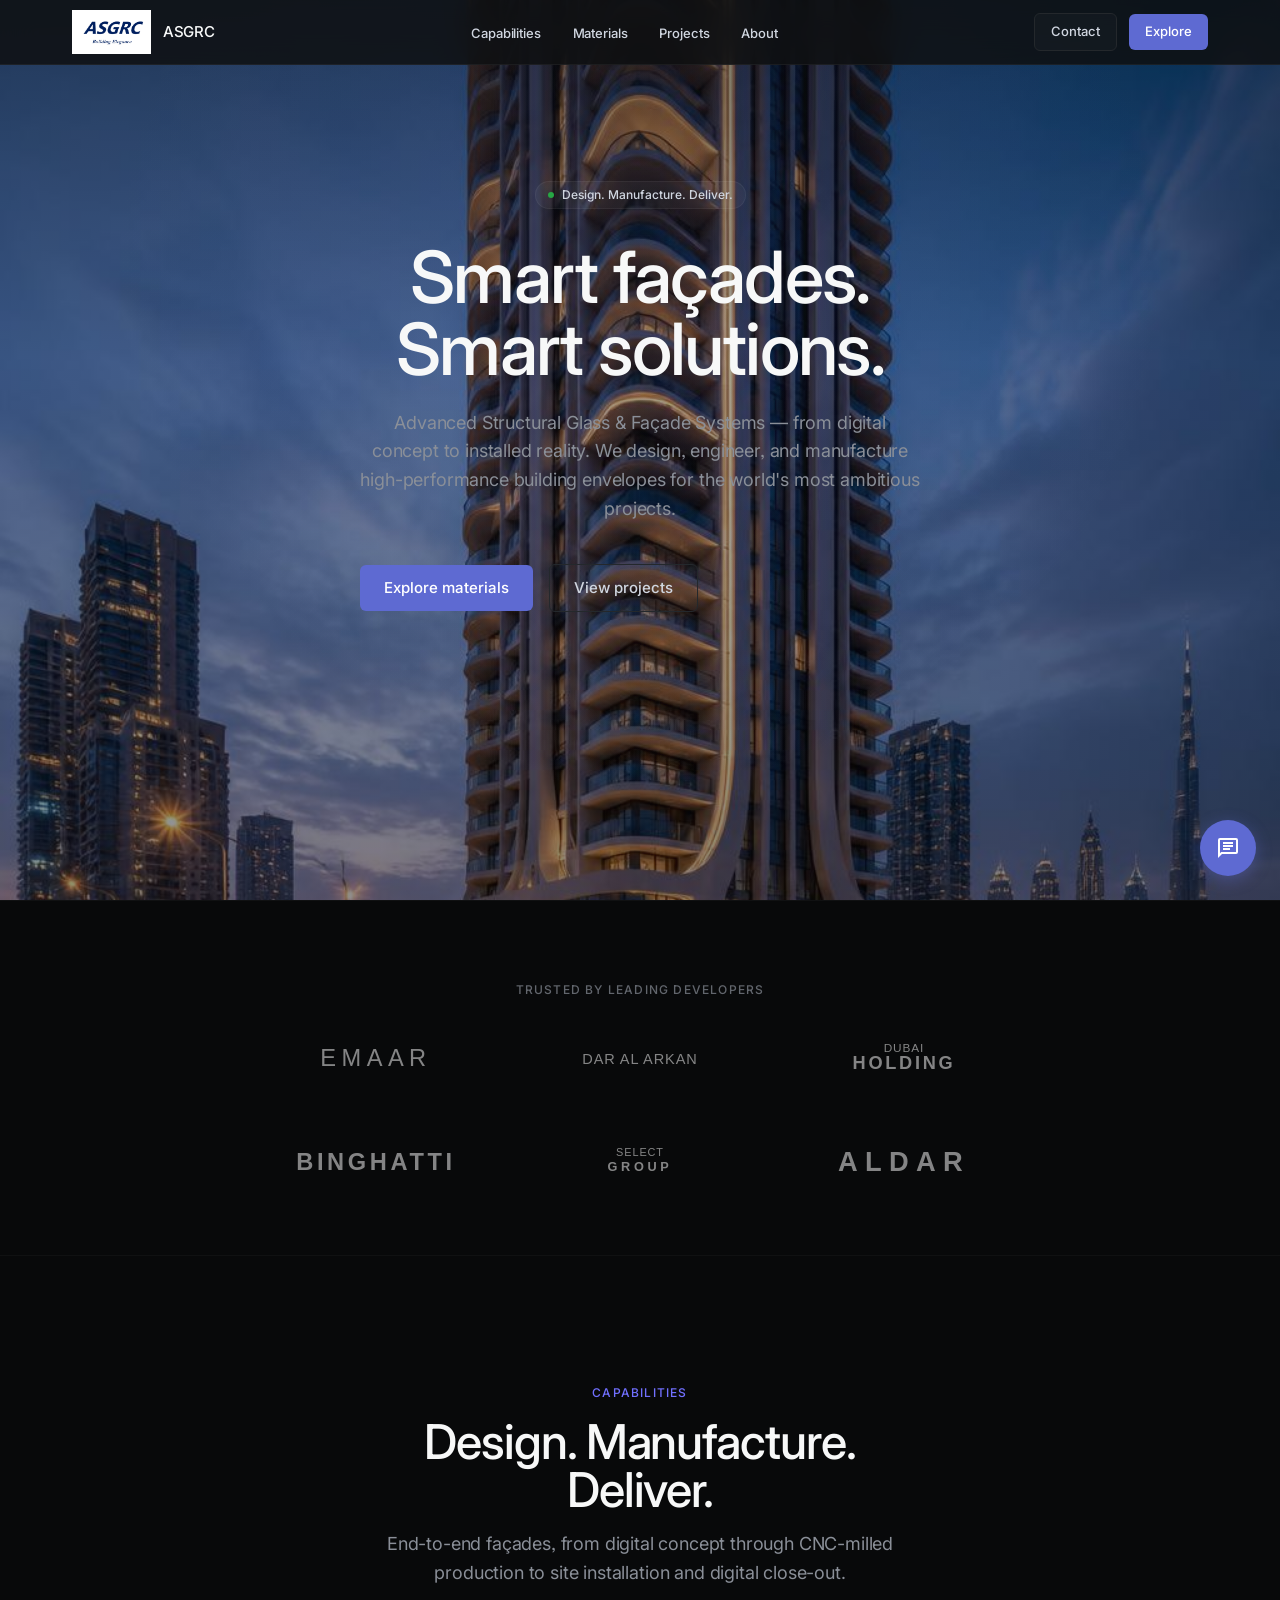
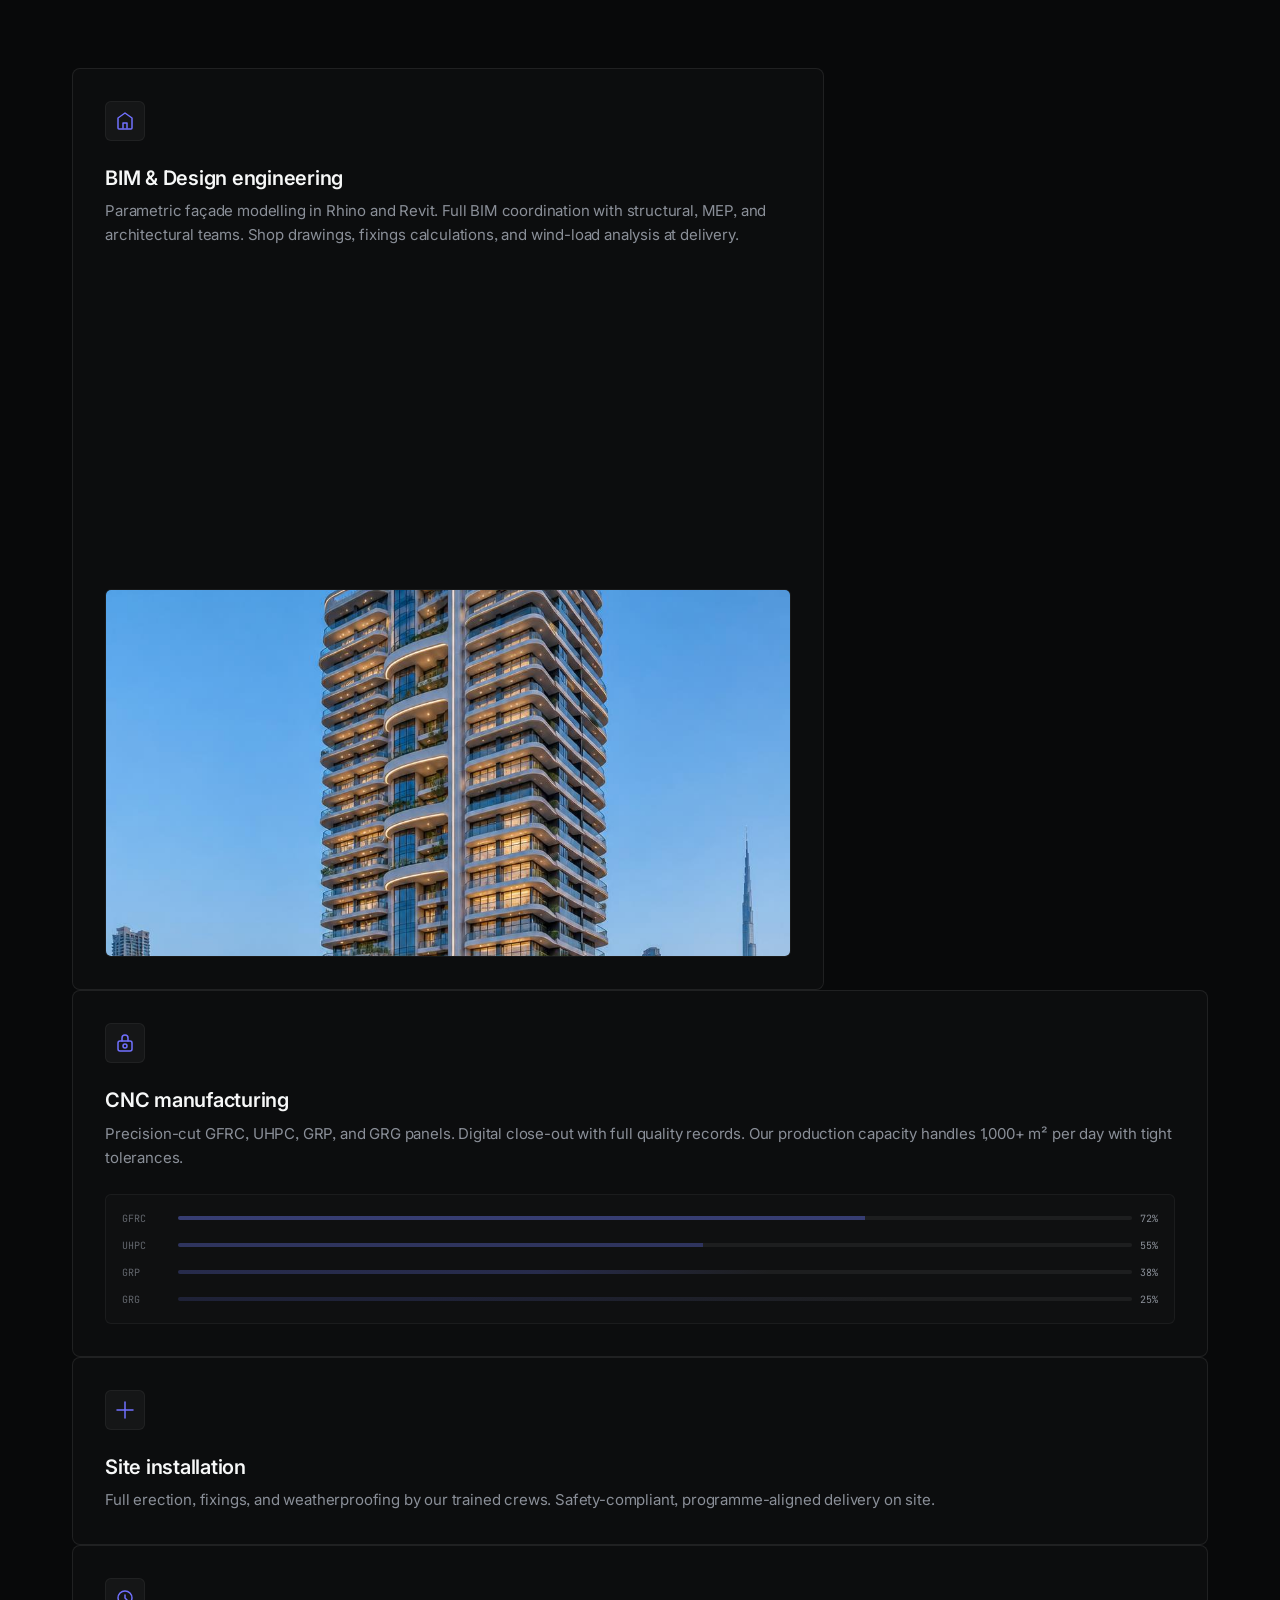
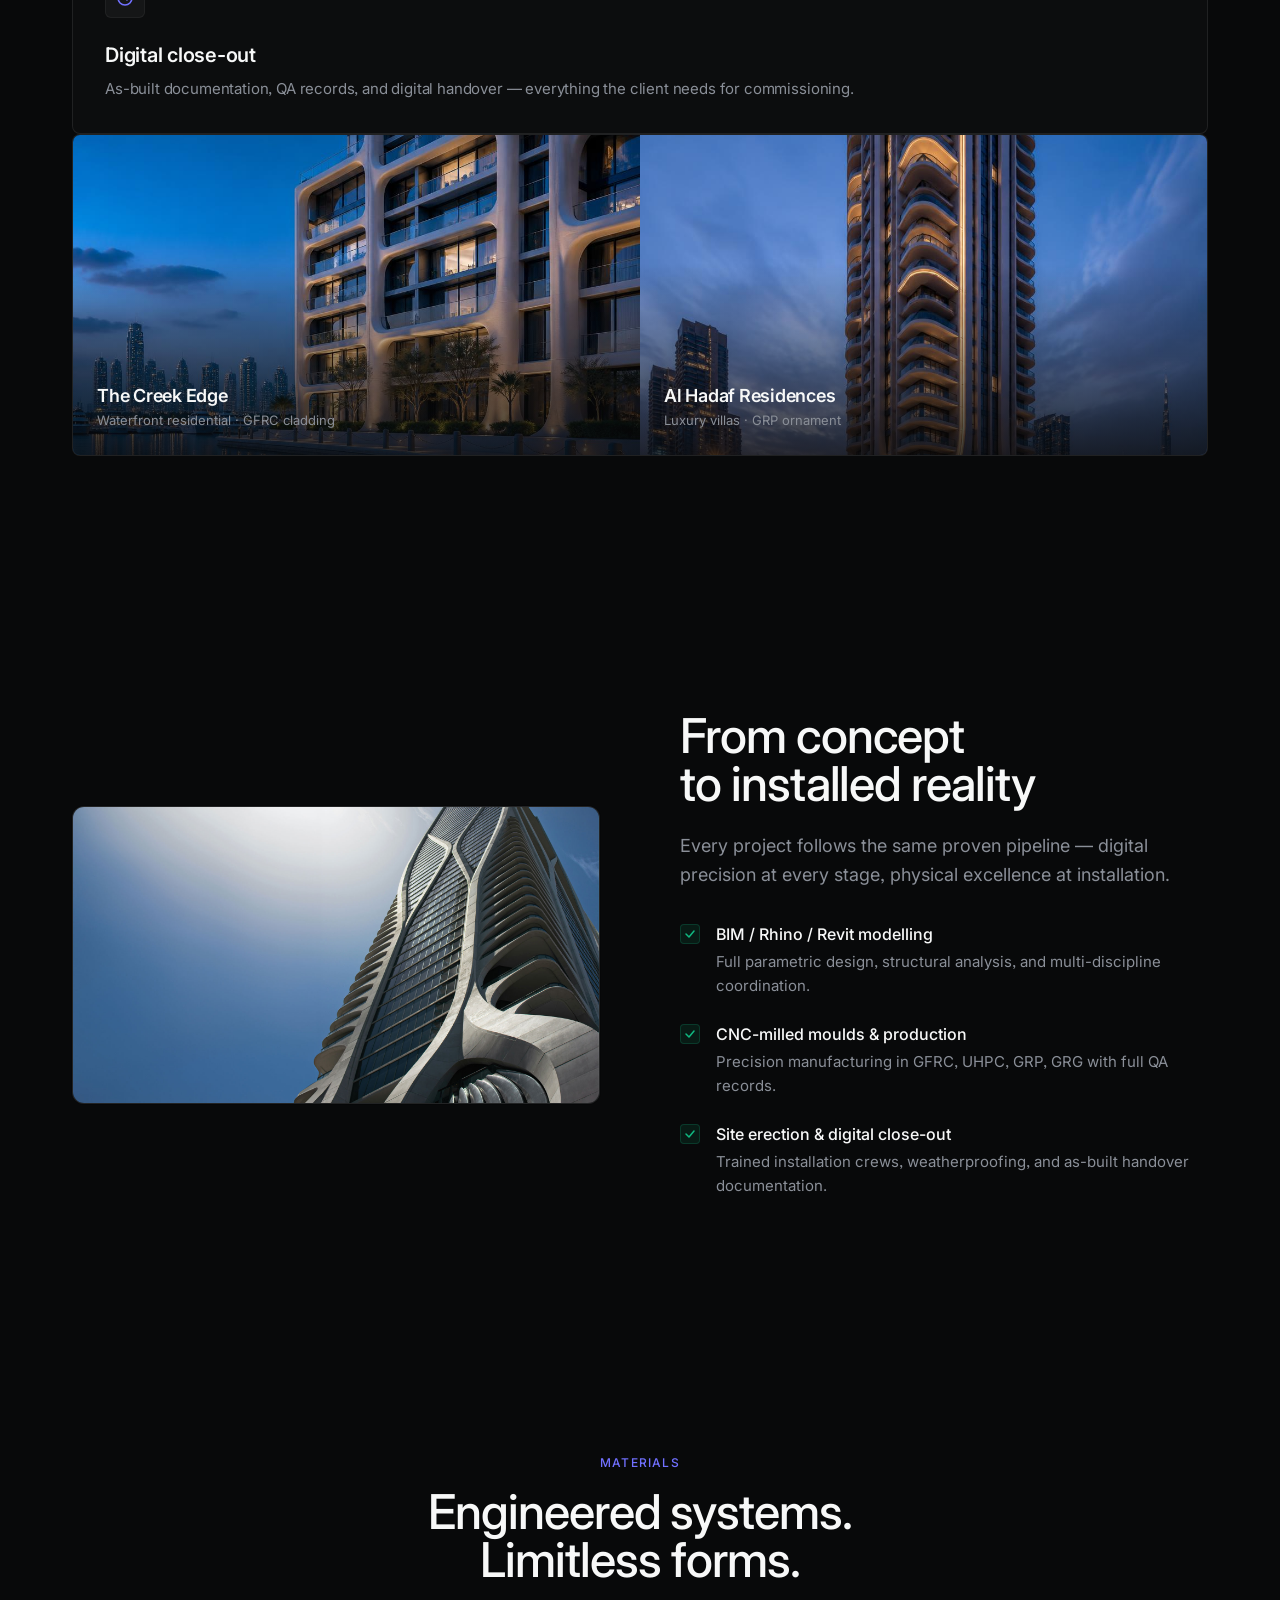
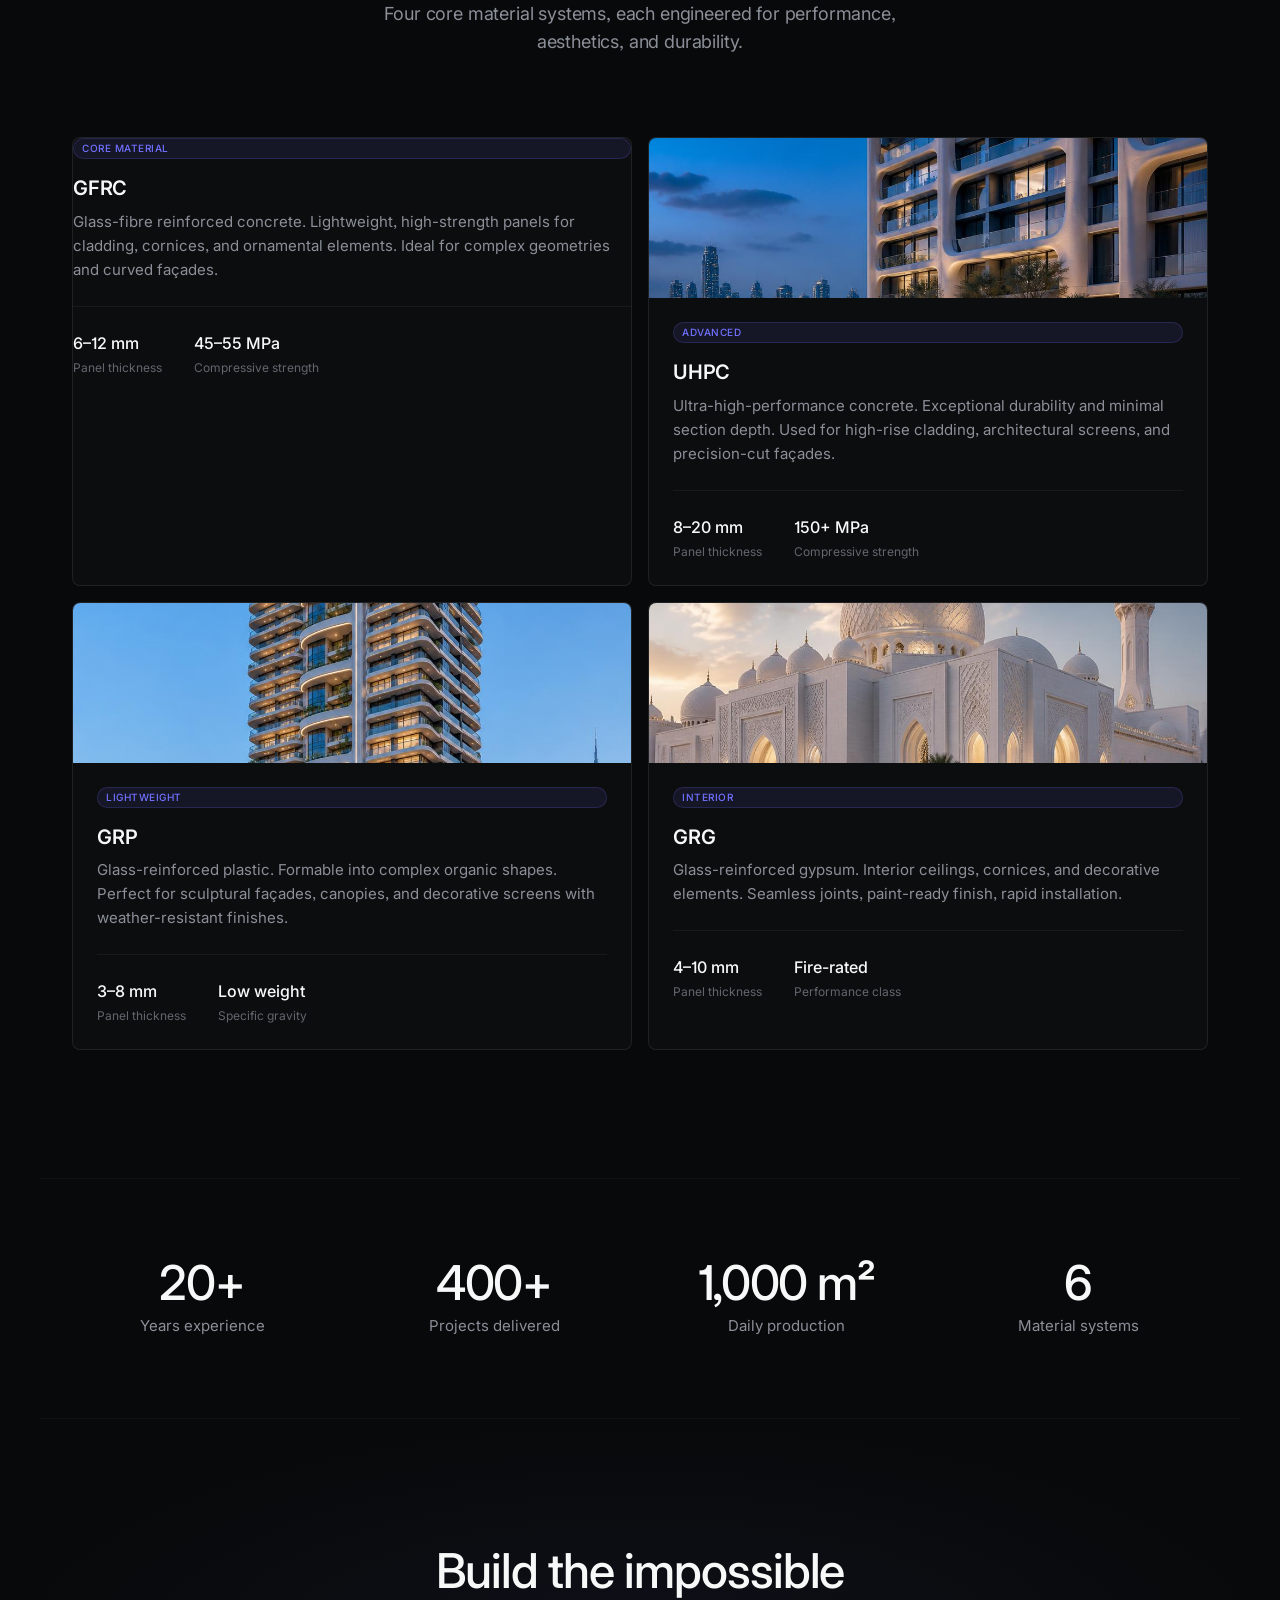
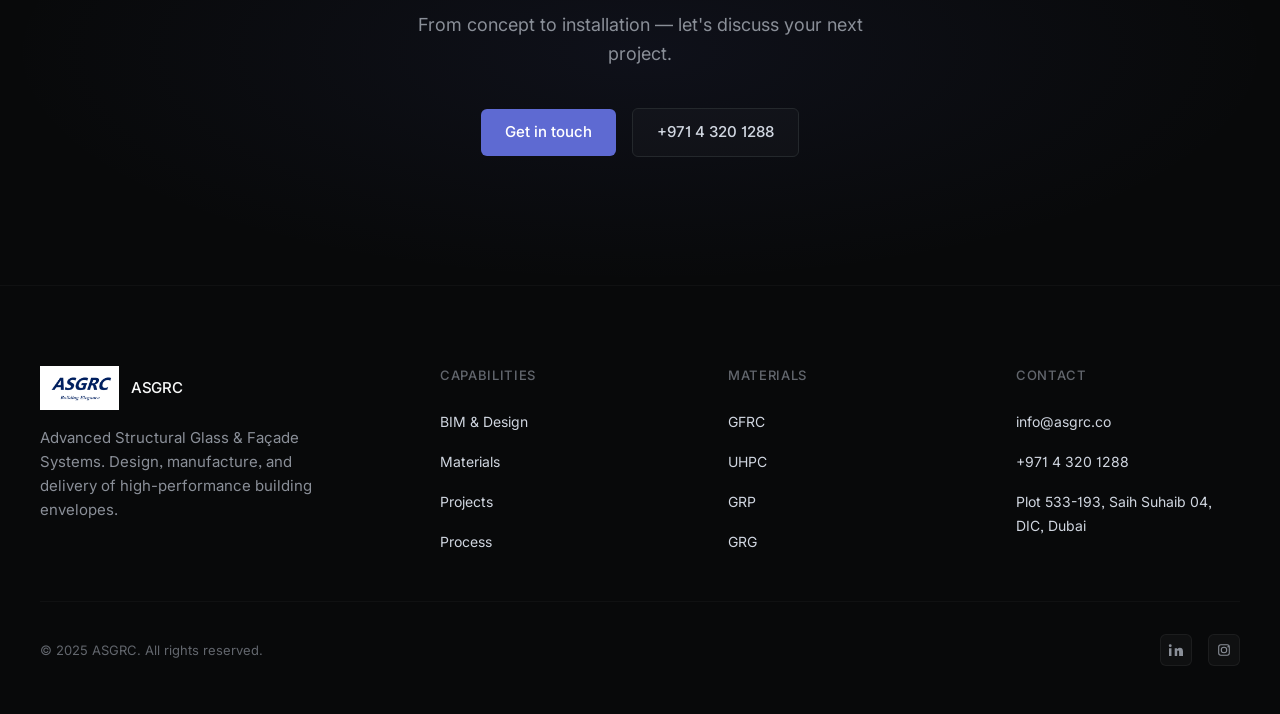
==== index.html @ dd40bd08 "Replace developer logos with official white SVGs - All 6 logos replaced: Emaar, Dar Al Arkan, Dubai " ====
<!DOCTYPE html>
<html lang="en">
<head>
  <meta charset="UTF-8">
  <meta name="viewport" content="width=device-width, initial-scale=1.0">
  <title>ASGRC — Advanced Structural Glass & Façade Systems</title>
  <link rel="preconnect" href="https://fonts.googleapis.com">
  <link rel="preconnect" href="https://fonts.gstatic.com" crossorigin>
  <link href="https://fonts.googleapis.com/css2?family=Inter:wght@300;400;500;600&family=JetBrains+Mono:wght@400;500&display=swap" rel="stylesheet">
  <style>
    :root {
      --bg-canvas: #08090a;
      --bg-panel: #0f1011;
      --bg-surface: #191a1b;
      --bg-secondary: #28282c;
      --bg-hover: #1e1f20;
      --text-primary: #f7f8f8;
      --text-secondary: #d0d6e0;
      --text-tertiary: #8a8f98;
      --text-quaternary: #62666d;
      --accent-brand: #5e6ad2;
      --accent-violet: #7170ff;
      --accent-hover: #828fff;
      --accent-green: #27a644;
      --accent-emerald: #10b981;
      --border-primary: rgba(255, 255, 255, 0.05);
      --border-secondary: rgba(255, 255, 255, 0.08);
      --border-tertiary: rgba(255, 255, 255, 0.03);
      --radius-md: 6px;
      --radius-card: 8px;
      --radius-panel: 12px;
      --radius-pill: 9999px;
      --radius-circle: 50%;
      --radius-sm: 4px;
    }

    *, *::before, *::after { margin: 0; padding: 0; box-sizing: border-box; }

    html { scroll-behavior: smooth; -webkit-font-smoothing: antialiased; -moz-osx-font-smoothing: grayscale; }

    body {
      font-family: 'Inter', system-ui, -apple-system, 'Segoe UI', Roboto, sans-serif;
      font-feature-settings: "cv01", "ss03";
      color: var(--text-secondary);
      background: var(--bg-canvas);
      line-height: 1.5;
      overflow-x: hidden;
      position: relative;
    }

    /* ========================================
       NAVIGATION
       ======================================== */
    .nav {
      position: fixed;
      top: 0; left: 0; right: 0;
      z-index: 100;
      background: rgba(15, 16, 17, 0.85);
      backdrop-filter: blur(16px);
      -webkit-backdrop-filter: blur(16px);
      border-bottom: 1px solid var(--border-primary);
    }

    .nav-inner {
      max-width: 1200px;
      margin: 0 auto;
      padding: 0 32px;
      height: 64px;
      display: flex;
      align-items: center;
      justify-content: space-between;
    }

    .nav-brand {
      display: flex;
      align-items: center;
      gap: 12px;
      text-decoration: none;
      color: var(--text-primary);
      font-weight: 510;
      font-size: 15px;
      letter-spacing: -0.165px;
    }

    .nav-logo {
      height: 44px;
      width: auto;
      display: block;
    }

    .nav-logo img {
      height: 100%;
      width: auto;
      display: block;
    }

    .nav-links {
      display: flex;
      align-items: center;
      gap: 32px;
      list-style: none;
    }

    .nav-links a {
      color: var(--text-secondary);
      text-decoration: none;
      font-size: 13px;
      font-weight: 510;
      letter-spacing: -0.13px;
      transition: color 0.15s ease;
    }

    .nav-links a:hover { color: var(--text-primary); }

    .nav-cta { display: flex; align-items: center; gap: 12px; }

    .btn-ghost {
      display: inline-flex;
      align-items: center;
      justify-content: center;
      padding: 8px 16px;
      font-size: 13px;
      font-weight: 510;
      font-family: inherit;
      font-feature-settings: "cv01", "ss03";
      color: var(--text-secondary);
      background: rgba(255, 255, 255, 0.02);
      border: 1px solid rgba(36, 40, 44, 1);
      border-radius: var(--radius-md);
      cursor: pointer;
      text-decoration: none;
      transition: all 0.15s ease;
      white-space: nowrap;
    }

    .btn-ghost:hover {
      background: rgba(255, 255, 255, 0.04);
      color: var(--text-primary);
      border-color: rgba(255, 255, 255, 0.15);
      box-shadow: 0 0 20px rgba(255, 255, 255, 0.03);
    }

    .btn-primary {
      display: inline-flex;
      align-items: center;
      justify-content: center;
      padding: 8px 16px;
      font-size: 13px;
      font-weight: 510;
      font-family: inherit;
      font-feature-settings: "cv01", "ss03";
      color: white;
      background: var(--accent-brand);
      border: none;
      border-radius: var(--radius-md);
      cursor: pointer;
      text-decoration: none;
      transition: all 0.25s cubic-bezier(0.4, 0, 0.2, 1);
      white-space: nowrap;
      position: relative;
      overflow: hidden;
    }

    .btn-primary::before {
      content: '';
      position: absolute;
      inset: 0;
      background: linear-gradient(135deg, rgba(255,255,255,0.15) 0%, transparent 50%);
      opacity: 0;
      transition: opacity 0.25s ease;
      pointer-events: none;
    }

    .btn-primary:hover {
      background: var(--accent-hover);
      transform: translateY(-1px);
      box-shadow: 0 4px 20px rgba(94, 106, 210, 0.35);
    }

    .btn-primary:hover::before {
      opacity: 1;
    }

    .btn-primary:active {
      transform: translateY(0);
      box-shadow: 0 2px 8px rgba(94, 106, 210, 0.25);
    }

    .nav-mobile-toggle {
      display: none;
      width: 32px; height: 32px;
      align-items: center;
      justify-content: center;
      background: none;
      border: none;
      cursor: pointer;
      color: var(--text-secondary);
    }

    /* ========================================
       HERO
       ======================================== */
        .hero {
      min-height: 100vh;
      display: flex;
      flex-direction: column;
      align-items: center;
      justify-content: center;
      text-align: center;
      padding: 128px 32px 96px;
      position: relative;
      overflow: hidden;
    }

    .hero-text {
      max-width: 900px;
      margin: 0 auto;
      padding: 0 24px;
      position: relative;
      z-index: 2;
    }

    .hero-visual-spacer {
      width: 100%;
      max-width: 960px;
      margin: 48px auto 0;
      height: 12px;
    }

    /* ========== HERO BACKGROUND SLIDESHOW (CSS only) ========== */
    .hero-bg {
      position: absolute;
      inset: 0;
      z-index: 0;
    }

    .hero-bg-layer {
      position: absolute;
      inset: 0;
      background-size: cover;
      background-position: center center;
      background-repeat: no-repeat;
    }

    .hero-bg-layer:nth-child(1) {
      background-image: url('assets/img/header-bg.jpg');
      animation: heroSlide1 20s infinite;
    }
    .hero-bg-layer:nth-child(2) {
      background-image: url('assets/img/urban.jpg');
      animation: heroSlide2 20s infinite;
    }
    .hero-bg-layer:nth-child(3) {
      background-image: url('assets/img/creek.jpg');
      animation: heroSlide3 20s infinite;
    }
    .hero-bg-layer:nth-child(4) {
      background-image: url('assets/img/ahad.jpg');
      animation: heroSlide4 20s infinite;
    }

    @keyframes heroSlide1 {
      0%, 25% { opacity: 1; }
      25.01%, 100% { opacity: 0; }
    }
    @keyframes heroSlide2 {
      0%, 24.99% { opacity: 0; }
      25%, 50% { opacity: 1; }
      50.01%, 100% { opacity: 0; }
    }
    @keyframes heroSlide3 {
      0%, 49.99% { opacity: 0; }
      50%, 75% { opacity: 1; }
      75.01%, 100% { opacity: 0; }
    }
    @keyframes heroSlide4 {
      0%, 74.99% { opacity: 0; }
      75%, 100% { opacity: 1; }
    }

    /* Dark overlay for text readability */
    .hero-overlay {
      position: absolute;
      inset: 0;
      z-index: 1;
      background: linear-gradient(180deg,
        rgba(8, 9, 10, 0.55) 0%,
        rgba(8, 9, 10, 0.35) 40%,
        rgba(8, 9, 10, 0.45) 100%
      );
      pointer-events: none;
    }

    .hero::before {
      content: '';
      position: absolute;
      inset: 0;
      background: radial-gradient(ellipse at 50% 30%, rgba(94, 106, 210, 0.06) 0%, transparent 60%);
      pointer-events: none;
      z-index: 2;
    }

    .hero-eyebrow {
      display: inline-flex;
      align-items: center;
      gap: 8px;
      padding: 4px 12px;
      font-size: 12px;
      font-weight: 510;
      color: var(--text-secondary);
      background: rgba(255, 255, 255, 0.04);
      border: 1px solid var(--border-primary);
      border-radius: var(--radius-pill);
      margin-bottom: 32px;
      position: relative;
      z-index: 1;
    }

    .hero-eyebrow-dot {
      width: 6px; height: 6px;
      background: var(--accent-green);
      border-radius: var(--radius-circle);
      animation: pulse 2s ease-in-out infinite;
    }

    @keyframes pulse {
      0%, 100% { opacity: 1; }
      50% { opacity: 0.4; }
    }

    .hero h1 {
      font-size: 72px;
      font-weight: 510;
      line-height: 1.00;
      letter-spacing: -1.584px;
      color: var(--text-primary);
      margin-bottom: 24px;
      max-width: 800px;
      position: relative;
      z-index: 1;
    }

    .hero-subtitle {
      font-size: 18px;
      font-weight: 400;
      line-height: 1.60;
      letter-spacing: -0.165px;
      color: var(--text-tertiary);
      max-width: 560px;
      margin-bottom: 40px;
      position: relative;
      z-index: 1;
    }

    .hero-actions {
      display: flex;
      align-items: center;
      gap: 16px;
      margin-bottom: 80px;
      position: relative;
      z-index: 1;
    }

    .hero-actions .btn-primary { padding: 12px 24px; font-size: 15px; }
    .hero-actions .btn-ghost { padding: 12px 24px; font-size: 15px; }

    

    .hero-visual-frame {
      position: relative;
      border: 1px solid var(--border-secondary);
      border-radius: var(--radius-panel);
      overflow: hidden;
      box-shadow: 0 0 0 1px rgba(0, 0, 0, 0.2), 0 2px 4px rgba(0, 0, 0, 0.4);
    }

    .hero-visual-img {
      width: 100%;
      display: block;
      min-height: 320px;
      object-fit: cover;
    }

    

    /* ========================================
       HERO SLIDESHOW
       ======================================== */
    

    

    

    /* ========================================
       LOGO STRIP
       ======================================== */
    .logos {
      padding: 80px 32px;
      text-align: center;
      border-top: 1px solid var(--border-tertiary);
      border-bottom: 1px solid var(--border-tertiary);
    }

    .logos-label {
      font-size: 12px;
      font-weight: 510;
      text-transform: uppercase;
      letter-spacing: 0.1em;
      color: var(--text-quaternary);
      margin-bottom: 32px;
    }

    .logos-strip {
      display: flex;
      align-items: center;
      justify-content: center;
      gap: 64px;
      flex-wrap: wrap;
      max-width: 900px;
      margin: 0 auto;
    }

    .logo-item {
      display: inline-block;
      max-height: 40px;
      opacity: 0.5;
      transition: opacity 0.25s ease, transform 0.25s ease;
      filter: brightness(0) invert(1);
    }

    .logo-item:hover {
      opacity: 1;
      transform: scale(1.05);
    }

    .logo-svg {
      height: 40px;
      width: auto;
      display: block;
    }

    /* ========================================
       SECTION SHARED
       ======================================== */
    .section {
      padding: 128px 32px;
      max-width: 1200px;
      margin: 0 auto;
    }

    .section-header {
      text-align: center;
      margin-bottom: 80px;
    }

    .section-eyebrow {
      font-size: 12px;
      font-weight: 510;
      text-transform: uppercase;
      letter-spacing: 0.1em;
      color: var(--accent-violet);
      margin-bottom: 16px;
    }

    .section-title {
      font-size: 48px;
      font-weight: 510;
      line-height: 1.00;
      letter-spacing: -1.056px;
      color: var(--text-primary);
      margin-bottom: 16px;
    }

    .section-subtitle {
      font-size: 18px;
      font-weight: 400;
      line-height: 1.60;
      letter-spacing: -0.165px;
      color: var(--text-tertiary);
      max-width: 560px;
      margin: 0 auto;
    }

    /* ========================================
       BENTO GRID
       ======================================== */
    .bento {
      display: grid;
      grid-template-columns: repeat(3, 1fr);
      gap: 16px;
    }

    .bento-card {
      background: rgba(255, 255, 255, 0.02);
      border: 1px solid var(--border-secondary);
      border-radius: var(--radius-card);
      padding: 32px;
      display: flex;
      flex-direction: column;
      transition: all 0.2s ease;
      position: relative;
      overflow: hidden;
    }

    .bento-card:hover {
      background: rgba(255, 255, 255, 0.04);
      border-color: rgba(255, 255, 255, 0.12);
      transform: translateY(-2px);
      box-shadow: 0 0 30px rgba(94, 106, 210, 0.06);
    }

    .bento-card::after {
      content: '';
      position: absolute;
      inset: -1px;
      border-radius: inherit;
      background: radial-gradient(ellipse at 50% 0%, rgba(94, 106, 210, 0.08) 0%, transparent 60%);
      opacity: 0;
      transition: opacity 0.4s ease;
      pointer-events: none;
    }

    .bento-card:hover::after {
      opacity: 1;
    }

    .bento-card.span-2 { grid-column: span 2; }
    .bento-card.span-3 { grid-column: span 3; }
    .bento-card.row-2 { grid-row: span 2; }

    .bento-icon {
      width: 40px; height: 40px;
      display: flex;
      align-items: center;
      justify-content: center;
      background: rgba(255, 255, 255, 0.04);
      border: 1px solid var(--border-primary);
      border-radius: var(--radius-md);
      margin-bottom: 24px;
      color: var(--accent-violet);
    }

    .bento-icon svg { width: 20px; height: 20px; }

    .bento-title {
      font-size: 20px;
      font-weight: 590;
      line-height: 1.33;
      letter-spacing: -0.24px;
      color: var(--text-primary);
      margin-bottom: 8px;
    }

    .bento-desc {
      font-size: 15px;
      font-weight: 400;
      line-height: 1.60;
      letter-spacing: -0.165px;
      color: var(--text-tertiary);
      flex: 1;
    }

    .bento-visual {
      margin-top: 24px;
      padding: 16px;
      background: var(--bg-panel);
      border: 1px solid var(--border-primary);
      border-radius: var(--radius-md);
      flex: 1;
      display: flex;
      align-items: center;
      justify-content: center;
    }

    /* ========================================
       HOW IT WORKS
       ======================================== */
    .split-layout {
      display: grid;
      grid-template-columns: 1fr 1fr;
      gap: 80px;
      align-items: center;
    }

    .split-visual {
      background: var(--bg-panel);
      border: 1px solid var(--border-secondary);
      border-radius: var(--radius-panel);
      padding: 32px;
      box-shadow: 0 0 0 1px rgba(0, 0, 0, 0.2);
    }

    .split-content h2 {
      font-size: 48px;
      font-weight: 510;
      line-height: 1.00;
      letter-spacing: -1.056px;
      color: var(--text-primary);
      margin-bottom: 24px;
    }

    .split-content p {
      font-size: 18px;
      font-weight: 400;
      line-height: 1.60;
      color: var(--text-tertiary);
      margin-bottom: 32px;
    }

    .feature-list {
      display: flex;
      flex-direction: column;
      gap: 24px;
    }

    .feature-item {
      display: flex;
      align-items: flex-start;
      gap: 16px;
    }

    .feature-check {
      flex-shrink: 0;
      width: 20px; height: 20px;
      display: flex;
      align-items: center;
      justify-content: center;
      background: rgba(16, 185, 129, 0.1);
      border: 1px solid rgba(16, 185, 129, 0.2);
      border-radius: var(--radius-sm);
      color: var(--accent-emerald);
      margin-top: 2px;
    }

    .feature-check svg { width: 12px; height: 12px; }

    .feature-item-text h4 {
      font-size: 16px;
      font-weight: 510;
      line-height: 1.50;
      color: var(--text-primary);
      margin-bottom: 4px;
    }

    .feature-item-text p {
      font-size: 15px;
      font-weight: 400;
      line-height: 1.60;
      color: var(--text-tertiary);
      margin-bottom: 0;
    }

    /* ========================================
       MATERIALS
       ======================================== */
    .materials-grid {
      display: grid;
      grid-template-columns: repeat(2, 1fr);
      gap: 16px;
    }

    .material-card {
      background: rgba(255, 255, 255, 0.02);
      border: 1px solid var(--border-secondary);
      border-radius: var(--radius-card);
      padding: 0;
      transition: all 0.2s ease;
      overflow: hidden;
      display: flex;
      flex-direction: column;
    }

    .material-card:hover {
      background: rgba(255, 255, 255, 0.04);
      border-color: rgba(94, 106, 210, 0.2);
      box-shadow: 0 0 40px rgba(94, 106, 210, 0.05);
    }

    .material-card:hover .material-card-img {
      transform: scale(1.05);
    }

    .material-card-img {
      transition: transform 0.5s cubic-bezier(0.4, 0, 0.2, 1);
    }

    .material-card:hover .material-tag {
      background: rgba(113, 112, 255, 0.2);
      border-color: rgba(113, 112, 255, 0.4);
    }

    .material-card:hover .material-spec-value {
      color: var(--accent-brand);
      transition: color 0.3s ease;
    }

    .material-card-img {
      width: 100%;
      height: 160px;
      object-fit: cover;
      display: block;
    }

    .material-card-body {
      padding: 24px;
      flex: 1;
      display: flex;
      flex-direction: column;
    }

    .material-tag {
      display: inline-block;
      font-size: 10px;
      font-weight: 510;
      text-transform: uppercase;
      letter-spacing: 0.05em;
      color: var(--accent-violet);
      background: rgba(113, 112, 255, 0.1);
      border: 1px solid rgba(113, 112, 255, 0.2);
      border-radius: var(--radius-pill);
      padding: 2px 8px;
      margin-bottom: 16px;
    }

    .material-card h3 {
      font-size: 20px;
      font-weight: 590;
      line-height: 1.33;
      letter-spacing: -0.24px;
      color: var(--text-primary);
      margin-bottom: 8px;
    }

    .material-card p {
      font-size: 15px;
      font-weight: 400;
      line-height: 1.60;
      color: var(--text-tertiary);
    }

    .material-specs {
      display: flex;
      gap: 32px;
      margin-top: 24px;
      padding-top: 24px;
      border-top: 1px solid var(--border-primary);
    }

    .material-spec {
      display: flex;
      flex-direction: column;
      gap: 4px;
    }

    .material-spec-value {
      font-size: 16px;
      font-weight: 510;
      color: var(--text-primary);
    }

    .material-spec-label {
      font-size: 12px;
      font-weight: 400;
      color: var(--text-quaternary);
    }

    /* ========================================
       STATS
       ======================================== */
    .stats {
      display: grid;
      grid-template-columns: repeat(4, 1fr);
      gap: 32px;
      padding: 80px 32px;
      max-width: 1200px;
      margin: 0 auto;
      border-top: 1px solid var(--border-tertiary);
      border-bottom: 1px solid var(--border-tertiary);
    }

    .stat { text-align: center; }

    .stat-number {
      font-size: 48px;
      font-weight: 510;
      line-height: 1.00;
      letter-spacing: -1.056px;
      color: var(--text-primary);
      margin-bottom: 8px;
    }

    .stat-label {
      font-size: 15px;
      font-weight: 400;
      color: var(--text-tertiary);
    }

    /* ========================================
       CTA
       ======================================== */
    .cta {
      text-align: center;
      padding: 128px 32px;
      position: relative;
    }

    .cta-bg {
      position: absolute;
      inset: 0;
      background: radial-gradient(ellipse at 50% 50%, rgba(94, 106, 210, 0.08) 0%, transparent 70%);
      pointer-events: none;
    }

    .cta-content { position: relative; z-index: 1; }

    .cta h2 {
      font-size: 48px;
      font-weight: 510;
      line-height: 1.00;
      letter-spacing: -1.056px;
      color: var(--text-primary);
      margin-bottom: 16px;
    }

    .cta p {
      font-size: 18px;
      font-weight: 400;
      line-height: 1.60;
      color: var(--text-tertiary);
      max-width: 480px;
      margin: 0 auto 40px;
    }

    .cta-actions {
      display: flex;
      align-items: center;
      justify-content: center;
      gap: 16px;
    }

    .cta-actions .btn-primary { padding: 12px 24px; font-size: 15px; }
    .cta-actions .btn-ghost { padding: 12px 24px; font-size: 15px; }

    /* ========================================
       FOOTER
       ======================================== */
    .footer {
      border-top: 1px solid var(--border-tertiary);
      padding: 80px 32px 48px;
    }

    .footer-inner {
      max-width: 1200px;
      margin: 0 auto;
      display: grid;
      grid-template-columns: 1.5fr repeat(3, 1fr);
      gap: 64px;
    }

    .footer-brand-desc {
      font-size: 15px;
      font-weight: 400;
      line-height: 1.60;
      color: var(--text-tertiary);
      margin-top: 16px;
      max-width: 280px;
    }

    .footer-col-title {
      font-size: 13px;
      font-weight: 510;
      text-transform: uppercase;
      letter-spacing: 0.05em;
      color: var(--text-quaternary);
      margin-bottom: 24px;
    }

    .footer-links {
      list-style: none;
      display: flex;
      flex-direction: column;
      gap: 16px;
    }

    .footer-links a {
      color: var(--text-secondary);
      text-decoration: none;
      font-size: 14px;
      transition: color 0.15s ease;
    }

    .footer-links a:hover { color: var(--text-primary); }

    .footer-bottom {
      max-width: 1200px;
      margin: 48px auto 0;
      padding-top: 32px;
      border-top: 1px solid var(--border-tertiary);
      display: flex;
      align-items: center;
      justify-content: space-between;
    }

    .footer-copy { font-size: 13px; color: var(--text-quaternary); }

    .footer-social { display: flex; gap: 16px; }

    .footer-social a {
      width: 32px; height: 32px;
      display: flex;
      align-items: center;
      justify-content: center;
      background: rgba(255, 255, 255, 0.03);
      border: 1px solid var(--border-primary);
      border-radius: var(--radius-md);
      color: var(--text-tertiary);
      text-decoration: none;
      transition: all 0.15s ease;
    }

    .footer-social a:hover {
      background: rgba(255, 255, 255, 0.06);
      color: var(--text-primary);
    }

    .footer-social svg { width: 16px; height: 16px; }

    /* ========================================
       RESPONSIVE
       ======================================== */
    @media (max-width: 1024px) {
      .hero h1 { font-size: 56px; letter-spacing: -1.12px; }
      .section-title, .split-content h2, .cta h2 { font-size: 36px; letter-spacing: -0.72px; }
      .stat-number { font-size: 36px; }
      .bento { grid-template-columns: repeat(2, 1fr); }
      .bento-card.span-3 { grid-column: span 2; }
      .split-layout { gap: 48px; }
      .footer-inner { grid-template-columns: repeat(2, 1fr); gap: 40px; }
    }

    @media (max-width: 768px) {
      .nav-links { display: none; }
      .nav-mobile-toggle { display: flex; }
      .hero { padding: 96px 24px 64px; min-height: auto; }
      .hero h1 { font-size: 40px; letter-spacing: -0.8px; }
      .hero-subtitle { font-size: 16px; }
      .hero-actions { flex-direction: column; width: 100%; }
      .hero-actions .btn-primary,
      .hero-actions .btn-ghost { width: 100%; }
      .section { padding: 80px 24px; }
      .bento { grid-template-columns: 1fr; }
      .bento-card.span-2, .bento-card.span-3 { grid-column: span 1; }
      .split-layout { grid-template-columns: 1fr; }
      .materials-grid { grid-template-columns: 1fr; }
      .stats { grid-template-columns: repeat(2, 1fr); gap: 32px; }
      .cta { padding: 80px 24px; }
      .cta-actions { flex-direction: column; width: 100%; }
      .cta-actions .btn-primary,
      .cta-actions .btn-ghost { width: 100%; }
      .footer-inner { grid-template-columns: 1fr; gap: 32px; }
      .footer-bottom { flex-direction: column; gap: 24px; align-items: flex-start; }
    }

    @media (max-width: 480px) {
      .hero h1 { font-size: 32px; }
      .section-title, .split-content h2, .cta h2 { font-size: 28px; }
      .stat-number { font-size: 32px; }
      .logos-strip { gap: 32px; }
    }

    /* ========================================
       ANIMATIONS
       ======================================== */
    @keyframes fade-up {
      from { opacity: 0; transform: translateY(20px); }
      to { opacity: 1; transform: translateY(0); }
    }

    .animate-fade-up { animation: fade-up 0.6s ease-out forwards; }
    .delay-1 { animation-delay: 0.1s; opacity: 0; }
    .delay-2 { animation-delay: 0.2s; opacity: 0; }
    .delay-3 { animation-delay: 0.3s; opacity: 0; }
    .delay-4 { animation-delay: 0.4s; opacity: 0; }
    .delay-5 { animation-delay: 0.5s; opacity: 0; }

    /* ========================================
       CHAT WIDGET
       ======================================== */
    .chat-toggle {
      position: fixed;
      bottom: 24px;
      right: 24px;
      z-index: 999;
      width: 56px;
      height: 56px;
      border-radius: 50%;
      background: var(--accent-brand);
      border: none;
      cursor: pointer;
      display: flex;
      align-items: center;
      justify-content: center;
      box-shadow: 0 4px 16px rgba(94, 106, 210, 0.4);
      transition: all 0.2s ease;
    }

    .chat-toggle:hover {
      background: var(--accent-hover);
      transform: scale(1.05);
      box-shadow: 0 6px 24px rgba(94, 106, 210, 0.5);
    }

    .chat-toggle svg {
      width: 24px;
      height: 24px;
      fill: white;
      transition: transform 0.2s ease;
    }

    .chat-toggle.active svg {
      transform: rotate(90deg);
    }

    .chat-panel {
      position: fixed;
      bottom: 92px;
      right: 24px;
      z-index: 998;
      width: 380px;
      max-height: 520px;
      background: var(--bg-panel);
      border: 1px solid var(--border-secondary);
      border-radius: var(--radius-panel);
      box-shadow: 0 0 0 1px rgba(0, 0, 0, 0.2), 0 8px 32px rgba(0, 0, 0, 0.4);
      display: flex;
      flex-direction: column;
      overflow: hidden;
      opacity: 0;
      transform: translateY(16px) scale(0.96);
      transform-origin: bottom right;
      pointer-events: none;
      transition: all 0.25s ease;
    }

    .chat-panel.open {
      opacity: 1;
      transform: translateY(0) scale(1);
      pointer-events: all;
    }

    .chat-header {
      display: flex;
      align-items: center;
      gap: 12px;
      padding: 16px 20px;
      border-bottom: 1px solid var(--border-primary);
      background: rgba(255, 255, 255, 0.02);
    }

    .chat-header-logo {
      width: 32px;
      height: 32px;
      border-radius: var(--radius-sm);
      background: var(--accent-brand);
      display: flex;
      align-items: center;
      justify-content: center;
      flex-shrink: 0;
    }

    .chat-header-logo svg {
      width: 18px;
      height: 18px;
      fill: white;
    }

    .chat-header-text h4 {
      font-size: 14px;
      font-weight: 510;
      color: var(--text-primary);
      line-height: 1.3;
    }

    .chat-header-text p {
      font-size: 11px;
      color: var(--text-tertiary);
      line-height: 1.4;
    }

    .chat-header-close {
      margin-left: auto;
      width: 28px;
      height: 28px;
      border-radius: var(--radius-sm);
      border: 1px solid var(--border-primary);
      background: none;
      cursor: pointer;
      display: flex;
      align-items: center;
      justify-content: center;
      color: var(--text-tertiary);
      transition: all 0.15s ease;
    }

    .chat-header-close:hover {
      background: rgba(255, 255, 255, 0.04);
      color: var(--text-primary);
    }

    .chat-header-close svg {
      width: 14px;
      height: 14px;
    }

    .chat-body {
      flex: 1;
      padding: 20px;
      overflow-y: auto;
      display: flex;
      flex-direction: column;
      gap: 12px;
      min-height: 280px;
    }

    .chat-message {
      display: flex;
      gap: 8px;
      align-items: flex-start;
    }

    .chat-message-avatar {
      width: 24px;
      height: 24px;
      border-radius: var(--radius-sm);
      background: var(--accent-brand);
      display: flex;
      align-items: center;
      justify-content: center;
      flex-shrink: 0;
      margin-top: 2px;
    }

    .chat-message-avatar svg {
      width: 12px;
      height: 12px;
      fill: white;
    }

    .chat-message-bubble {
      background: rgba(255, 255, 255, 0.04);
      border: 1px solid var(--border-primary);
      border-radius: var(--radius-md);
      border-top-left-radius: 2px;
      padding: 12px 14px;
      font-size: 13px;
      line-height: 1.5;
      color: var(--text-secondary);
    }

    .chat-quick-replies {
      display: flex;
      flex-wrap: wrap;
      gap: 6px;
      margin-top: 4px;
    }

    .chat-quick-reply {
      padding: 6px 12px;
      font-size: 12px;
      font-weight: 510;
      font-family: inherit;
      color: var(--text-secondary);
      background: rgba(94, 106, 210, 0.1);
      border: 1px solid rgba(94, 106, 210, 0.2);
      border-radius: var(--radius-pill);
      cursor: pointer;
      transition: all 0.15s ease;
    }

    .chat-quick-reply:hover {
      background: rgba(94, 106, 210, 0.2);
      color: var(--text-primary);
      border-color: rgba(94, 106, 210, 0.4);
    }

    .chat-footer {
      padding: 12px 16px;
      border-top: 1px solid var(--border-primary);
      background: rgba(255, 255, 255, 0.02);
    }

    .chat-footer-inner {
      display: flex;
      gap: 8px;
      align-items: center;
    }

    .chat-input {
      flex: 1;
      padding: 10px 14px;
      font-size: 13px;
      font-family: inherit;
      color: var(--text-primary);
      background: rgba(255, 255, 255, 0.04);
      border: 1px solid var(--border-primary);
      border-radius: var(--radius-md);
      outline: none;
      transition: border-color 0.15s ease;
    }

    .chat-input::placeholder {
      color: var(--text-quaternary);
    }

    .chat-input:focus {
      border-color: rgba(94, 106, 210, 0.4);
    }

    .chat-send {
      width: 36px;
      height: 36px;
      border-radius: var(--radius-md);
      border: none;
      background: var(--accent-brand);
      cursor: pointer;
      display: flex;
      align-items: center;
      justify-content: center;
      color: white;
      transition: background 0.15s ease;
      flex-shrink: 0;
    }

    .chat-send:hover {
      background: var(--accent-hover);
    }

    .chat-send svg {
      width: 16px;
      height: 16px;
      fill: white;
    }

    .chat-disclaimer {
      font-size: 10px;
      color: var(--text-quaternary);
      text-align: center;
      margin-top: 8px;
    }

    @media (max-width: 480px) {
      .chat-panel {
        right: 8px;
        left: 8px;
        bottom: auto;
        top: auto;
        width: calc(100% - 16px);
        max-height: 70vh;
        bottom: 88px;
      }
      .chat-toggle {
        bottom: 16px;
        right: 16px;
        width: 52px;
        height: 52px;
      }
    }

    /* ========================================
       MICRO-ANIMATIONS
       ======================================== */
    .btn-primary {
      position: relative;
      overflow: hidden;
      transition: all 0.3s ease;
    }

    .btn-primary::before {
      content: '';
      position: absolute;
      top: 50%;
      left: 50%;
      width: 0;
      height: 0;
      border-radius: 50%;
      background: rgba(255, 255, 255, 0.15);
      transform: translate(-50%, -50%);
      transition: width 0.6s ease, height 0.6s ease;
    }

    .btn-primary:hover::before {
      width: 300px;
      height: 300px;
    }

    .btn-primary:hover {
      box-shadow: 0 0 30px rgba(94, 106, 210, 0.3), 0 0 60px rgba(94, 106, 210, 0.1);
      transform: translateY(-1px);
    }

    .btn-primary:active {
      transform: translateY(0) scale(0.98);
    }

    .btn-ghost {
      position: relative;
      transition: all 0.3s ease;
    }

    .btn-ghost::after {
      content: '';
      position: absolute;
      inset: -1px;
      border-radius: var(--radius-panel);
      opacity: 0;
      border: 1px solid transparent;
      background: linear-gradient(135deg, rgba(94, 106, 210, 0.4), transparent, rgba(94, 106, 210, 0.2)) border-box;
      mask: linear-gradient(#fff 0 0) padding-box, linear-gradient(#fff 0 0);
      mask-composite: exclude;
      transition: opacity 0.3s ease;
    }

    .btn-ghost:hover::after {
      opacity: 1;
    }

    .btn-ghost:hover {
      transform: translateY(-1px);
      box-shadow: 0 4px 20px rgba(255, 255, 255, 0.05);
    }

    .nav-link {
      position: relative;
    }

    .nav-link::after {
      content: '';
      position: absolute;
      bottom: 0;
      left: 50%;
      width: 0;
      height: 1px;
      background: var(--accent);
      transition: width 0.3s ease, left 0.3s ease;
    }

    .nav-link:hover::after {
      width: 80%;
      left: 10%;
    }

    .bento-card, .material-card, .feature-item, .stat-counter {
      transition: transform 0.3s ease, box-shadow 0.3s ease, border-color 0.3s ease;
    }

    .bento-card:hover {
      box-shadow: 0 0 40px rgba(94, 106, 210, 0.08), 0 8px 32px rgba(0, 0, 0, 0.3);
      transform: translateY(-4px);
    }

    .bento-card:active {
      transform: translateY(-2px) scale(0.99);
    }

    .stat-counter:hover {
      border-color: rgba(94, 106, 210, 0.3);
      transform: scale(1.02);
      box-shadow: 0 0 30px rgba(94, 106, 210, 0.06);
    }

    .feature-item:hover {
      background: rgba(255, 255, 255, 0.01);
      border-color: rgba(94, 106, 210, 0.15);
      padding-left: calc(var(--card-padding) + 8px);
    }

    .chat-toggle:hover {
      animation: none;
      transform: scale(1.1);
    }

    .chat-toggle:active {
      transform: scale(0.95);
    }

    .scroll-top-btn:hover {
      background: rgba(94, 106, 210, 0.3) !important;
      transform: translateY(-2px);
    }

    /* Keyframe Animations */
    @keyframes pulse-glow {
      0%, 100% { box-shadow: 0 0 20px rgba(94, 106, 210, 0.15); }
      50% { box-shadow: 0 0 40px rgba(94, 106, 210, 0.3), 0 0 80px rgba(94, 106, 210, 0.1); }
    }

    @keyframes float {
      0%, 100% { transform: translateY(0); }
      50% { transform: translateY(-6px); }
    }

    @keyframes shimmer {
      0% { background-position: -200% 0; }
      100% { background-position: 200% 0; }
    }


    /* Loading Shimmer */
    .shimmer-overlay {
      position: relative;
      overflow: hidden;
    }

    .shimmer-overlay::after {
      content: '';
      position: absolute;
      top: 0;
      left: 0;
      width: 100%;
      height: 100%;
      background: linear-gradient(90deg, transparent, rgba(255, 255, 255, 0.03), transparent);
      background-size: 200% 100%;
      animation: shimmer 3s infinite;
      pointer-events: none;
    }

    @media (prefers-reduced-motion: reduce) {
      *, *::before, *::after {
        animation-duration: 0.01ms !important;
        animation-iteration-count: 1 !important;
        transition-duration: 0.01ms !important;
      }
    }
  </style>

</head>
<body>

  <!-- ============================================
       NAVIGATION
       ============================================ -->
  <nav class="nav">
    <div class="nav-inner">
      <a href="#" class="nav-brand">
        <div class="nav-logo">
          <img src="assets/img/asgrc-logo.png" alt="ASGRC">
        </div>
        ASGRC
      </a>

      <ul class="nav-links">
        <li><a href="#capabilities">Capabilities</a></li>
        <li><a href="#materials">Materials</a></li>
        <li><a href="#projects">Projects</a></li>
        <li><a href="#about">About</a></li>
      </ul>

      <div class="nav-cta">
        <a href="mailto:info@asgrc.co" class="btn-ghost">Contact</a>
        <a href="#capabilities" class="btn-primary">Explore</a>
      </div>

      <button class="nav-mobile-toggle" aria-label="Toggle menu">
        <svg width="16" height="16" viewBox="0 0 16 16" fill="none" xmlns="http://www.w3.org/2000/svg">
          <path d="M2 4h12M2 8h12M2 12h12" stroke="currentColor" stroke-width="1.5" stroke-linecap="round"/>
        </svg>
      </button>
    </div>
  </nav>

  <!-- ============================================
       HERO
       ============================================ -->
  <section class="hero">
    <div class="hero-bg">
      <div class="hero-bg-layer"></div>
      <div class="hero-bg-layer"></div>
      <div class="hero-bg-layer"></div>
      <div class="hero-bg-layer"></div>
    </div>
    <div class="hero-overlay"></div>

    <div class="hero-text">
      <div class="hero-eyebrow animate-fade-up delay-1">
        <span class="hero-eyebrow-dot"></span>
        Design. Manufacture. Deliver.
      </div>

      <h1 class="animate-fade-up delay-2">
        Smart façades.<br>Smart solutions.
      </h1>

      <p class="hero-subtitle animate-fade-up delay-3">
        Advanced Structural Glass &amp; Façade Systems — from digital concept to installed reality. We design, engineer, and manufacture high-performance building envelopes for the world's most ambitious projects.
      </p>

      <div class="hero-actions animate-fade-up delay-4">
        <a href="#materials" class="btn-primary">Explore materials</a>
        <a href="#projects" class="btn-ghost">View projects</a>
      </div>
    </div>

    <div class="hero-visual-spacer"></div>
  </section>

  <!-- ============================================
       CLIENTS / LOGOS
       ============================================ -->
  <div class="logos">
    <p class="logos-label">Trusted by leading developers</p>
    <div class="logos-strip">
      <a href="https://www.emaar.com/en" target="_blank" rel="noopener noreferrer" class="logo-item" aria-label="Emaar">
        <img src="assets/img/logos/emaar.svg" alt="Emaar" class="logo-svg">
      </a>
      <a href="https://www.daralarkan.com/en" target="_blank" rel="noopener noreferrer" class="logo-item" aria-label="Dar Al Arkan">
        <img src="assets/img/logos/dar-alarkan.svg" alt="Dar Al Arkan" class="logo-svg">
      </a>
      <a href="https://www.dubaiholding.com/en" target="_blank" rel="noopener noreferrer" class="logo-item" aria-label="Dubai Holding">
        <img src="assets/img/logos/dubai-holding.svg" alt="Dubai Holding" class="logo-svg">
      </a>
      <a href="https://www.binghatti.com/" target="_blank" rel="noopener noreferrer" class="logo-item" aria-label="Binghatti">
        <img src="assets/img/logos/binghatti.svg" alt="Binghatti" class="logo-svg">
      </a>
      <a href="https://www.select-group.ae" target="_blank" rel="noopener noreferrer" class="logo-item" aria-label="Select Group">
        <img src="assets/img/logos/select-group.svg" alt="Select Group" class="logo-svg">
      </a>
      <a href="https://www.aldar.com" target="_blank" rel="noopener noreferrer" class="logo-item" aria-label="Aldar">
        <img src="assets/img/logos/aldar.svg" alt="Aldar" class="logo-svg">
      </a>
    </div>
  </div>

  <!-- ============================================
       BENTO CAPABILITIES
       ============================================ -->
  <section class="section" id="capabilities">
    <div class="section-header">
      <p class="section-eyebrow">Capabilities</p>
      <h2 class="section-title">Design. Manufacture.<br>Deliver.</h2>
      <p class="section-subtitle">End-to-end façades, from digital concept through CNC-milled production to site installation and digital close-out.</p>
    </div>

    <div class="bento">
      <!-- Card 1: Wide — BIM & Design -->
      <div class="bento-card span-2">
        <div class="bento-icon">
          <svg viewBox="0 0 20 20" fill="none" stroke="currentColor" stroke-width="1.5" stroke-linecap="round" stroke-linejoin="round">
            <path d="M3 17V7l7-5 7 5v10a1 1 0 01-1 1H4a1 1 0 01-1-1z"/>
            <path d="M8 17v-5h4v5"/>
          </svg>
        </div>
        <h3 class="bento-title">BIM &amp; Design engineering</h3>
        <p class="bento-desc">Parametric façade modelling in Rhino and Revit. Full BIM coordination with structural, MEP, and architectural teams. Shop drawings, fixings calculations, and wind-load analysis at delivery.</p>
        <div class="bento-visual" style="overflow:hidden;padding:0;background:transparent;">
          <img src="assets/img/urban.jpg" alt="Urban Oasis Tower" style="width:100%;height:100%;min-height:160px;object-fit:cover;display:block;">
        </div>
      </div>
      </div>

      <!-- Card 2: Tall — Manufacturing -->
      <div class="bento-card row-2">
        <div class="bento-icon">
          <svg viewBox="0 0 20 20" fill="none" stroke="currentColor" stroke-width="1.5" stroke-linecap="round" stroke-linejoin="round">
            <rect x="3" y="8" width="14" height="10" rx="2"/>
            <path d="M7 8V5a3 3 0 016 0v3"/>
            <circle cx="10" cy="13" r="2"/>
          </svg>
        </div>
        <h3 class="bento-title">CNC manufacturing</h3>
        <p class="bento-desc">Precision-cut GFRC, UHPC, GRP, and GRG panels. Digital close-out with full quality records. Our production capacity handles 1,000+ m² per day with tight tolerances.</p>
        <div class="bento-visual" style="flex-direction: column; gap: 12px; align-items: stretch;">
          <div style="display: flex; align-items: center; gap: 8px;">
            <div style="font-size: 10px; color: var(--text-quaternary); font-family: 'JetBrains Mono', monospace; width: 48px;">GFRC</div>
            <div style="height: 4px; flex: 1; border-radius: 2px; background: linear-gradient(90deg, rgba(94,106,210,0.5) 72%, rgba(255,255,255,0.06) 28%);"></div>
            <div style="font-size: 10px; color: var(--text-tertiary); font-family: 'JetBrains Mono', monospace;">72%</div>
          </div>
          <div style="display: flex; align-items: center; gap: 8px;">
            <div style="font-size: 10px; color: var(--text-quaternary); font-family: 'JetBrains Mono', monospace; width: 48px;">UHPC</div>
            <div style="height: 4px; flex: 1; border-radius: 2px; background: linear-gradient(90deg, rgba(94,106,210,0.4) 55%, rgba(255,255,255,0.06) 45%);"></div>
            <div style="font-size: 10px; color: var(--text-tertiary); font-family: 'JetBrains Mono', monospace;">55%</div>
          </div>
          <div style="display: flex; align-items: center; gap: 8px;">
            <div style="font-size: 10px; color: var(--text-quaternary); font-family: 'JetBrains Mono', monospace; width: 48px;">GRP</div>
            <div style="height: 4px; flex: 1; border-radius: 2px; background: linear-gradient(90deg, rgba(94,106,210,0.3) 38%, rgba(255,255,255,0.06) 62%);"></div>
            <div style="font-size: 10px; color: var(--text-tertiary); font-family: 'JetBrains Mono', monospace;">38%</div>
          </div>
          <div style="display: flex; align-items: center; gap: 8px;">
            <div style="font-size: 10px; color: var(--text-quaternary); font-family: 'JetBrains Mono', monospace; width: 48px;">GRG</div>
            <div style="height: 4px; flex: 1; border-radius: 2px; background: linear-gradient(90deg, rgba(94,106,210,0.2) 25%, rgba(255,255,255,0.06) 75%);"></div>
            <div style="font-size: 10px; color: var(--text-tertiary); font-family: 'JetBrains Mono', monospace;">25%</div>
          </div>
        </div>
      </div>

      <!-- Card 3: Installation -->
      <div class="bento-card">
        <div class="bento-icon">
          <svg viewBox="0 0 20 20" fill="none" stroke="currentColor" stroke-width="1.5" stroke-linecap="round" stroke-linejoin="round">
            <path d="M10 2v16M2 10h16"/>
          </svg>
        </div>
        <h3 class="bento-title">Site installation</h3>
        <p class="bento-desc">Full erection, fixings, and weatherproofing by our trained crews. Safety-compliant, programme-aligned delivery on site.</p>
      </div>

      <!-- Card 4 -->
      <div class="bento-card">
        <div class="bento-icon">
          <svg viewBox="0 0 20 20" fill="none" stroke="currentColor" stroke-width="1.5" stroke-linecap="round" stroke-linejoin="round">
            <circle cx="10" cy="10" r="7"/>
            <path d="M10 7v3l2 2"/>
          </svg>
        </div>
        <h3 class="bento-title">Digital close-out</h3>
        <p class="bento-desc">As-built documentation, QA records, and digital handover — everything the client needs for commissioning.</p>
      </div>

      <!-- Card 5: Wide — Projects -->
      <div class="bento-card span-2" id="projects" style="padding:0;overflow:hidden;">
        <div style="display:grid;grid-template-columns:1fr 1fr;gap:0;height:100%;min-height:320px;">
          <div style="position:relative;overflow:hidden;">
            <img src="assets/img/creek.jpg" alt="The Creek Edge" style="width:100%;height:100%;min-height:320px;object-fit:cover;display:block;position:absolute;inset:0;">
            <div style="position:absolute;inset:0;background:linear-gradient(180deg, transparent 40%, rgba(8,9,10,0.8) 100%);display:flex;flex-direction:column;justify-content:flex-end;padding:24px;">
              <div style="font-size:18px;font-weight:590;color:#f7f8f8;line-height:1.33;letter-spacing:-0.24px;margin-bottom:4px;">The Creek Edge</div>
              <div style="font-size:13px;color:#8a8f98;line-height:1.5;">Waterfront residential · GFRC cladding</div>
            </div>
          </div>
          <div style="position:relative;overflow:hidden;">
            <img src="assets/img/ahad.jpg" alt="Al Hadaf Residences" style="width:100%;height:100%;min-height:320px;object-fit:cover;display:block;position:absolute;inset:0;">
            <div style="position:absolute;inset:0;background:linear-gradient(180deg, transparent 40%, rgba(8,9,10,0.8) 100%);display:flex;flex-direction:column;justify-content:flex-end;padding:24px;">
              <div style="font-size:18px;font-weight:590;color:#f7f8f8;line-height:1.33;letter-spacing:-0.24px;margin-bottom:4px;">Al Hadaf Residences</div>
              <div style="font-size:13px;color:#8a8f98;line-height:1.5;">Luxury villas · GRP ornament</div>
            </div>
          </div>
        </div>
      </div>
    </div>
  </section>

  <!-- ============================================
       HOW IT WORKS
       ============================================ -->
  <section class="section" id="about">
    <div class="split-layout">
      <div class="split-visual" style="padding:0;border-radius:var(--radius-panel);overflow:hidden;">
        <img src="assets/img/grc-projects-banner.jpg" alt="ASGRC Projects" style="width:100%;height:auto;display:block;">
      </div>

      <div class="split-content">
        <h2>From concept<br>to installed reality</h2>
        <p>Every project follows the same proven pipeline — digital precision at every stage, physical excellence at installation.</p>

        <div class="feature-list">
          <div class="feature-item">
            <div class="feature-check">
              <svg viewBox="0 0 12 12" fill="none" stroke="currentColor" stroke-width="1.5" stroke-linecap="round" stroke-linejoin="round">
                <path d="M2 6l3 3 5-6"/>
              </svg>
            </div>
            <div class="feature-item-text">
              <h4>BIM / Rhino / Revit modelling</h4>
              <p>Full parametric design, structural analysis, and multi-discipline coordination.</p>
            </div>
          </div>
          <div class="feature-item">
            <div class="feature-check">
              <svg viewBox="0 0 12 12" fill="none" stroke="currentColor" stroke-width="1.5" stroke-linecap="round" stroke-linejoin="round">
                <path d="M2 6l3 3 5-6"/>
              </svg>
            </div>
            <div class="feature-item-text">
              <h4>CNC-milled moulds &amp; production</h4>
              <p>Precision manufacturing in GFRC, UHPC, GRP, GRG with full QA records.</p>
            </div>
          </div>
          <div class="feature-item">
            <div class="feature-check">
              <svg viewBox="0 0 12 12" fill="none" stroke="currentColor" stroke-width="1.5" stroke-linecap="round" stroke-linejoin="round">
                <path d="M2 6l3 3 5-6"/>
              </svg>
            </div>
            <div class="feature-item-text">
              <h4>Site erection &amp; digital close-out</h4>
              <p>Trained installation crews, weatherproofing, and as-built handover documentation.</p>
            </div>
          </div>
        </div>
      </div>
    </div>
  </section>

  <!-- ============================================
       MATERIALS
       ============================================ -->
  <section class="section" id="materials">
    <div class="section-header">
      <p class="section-eyebrow">Materials</p>
      <h2 class="section-title">Engineered systems.<br>Limitless forms.</h2>
      <p class="section-subtitle">Four core material systems, each engineered for performance, aesthetics, and durability.</p>
    </div>

    <div class="materials-grid">
      <div class="material-card">
        <span class="material-tag">Core material</span>
        <h3>GFRC</h3>
        <p>Glass-fibre reinforced concrete. Lightweight, high-strength panels for cladding, cornices, and ornamental elements. Ideal for complex geometries and curved façades.</p>
        <div class="material-specs">
          <div class="material-spec">
            <span class="material-spec-value">6–12 mm</span>
            <span class="material-spec-label">Panel thickness</span>
          </div>
          <div class="material-spec">
            <span class="material-spec-value">45–55 MPa</span>
            <span class="material-spec-label">Compressive strength</span>
          </div>
        </div>
      </div>

      <div class="material-card">
        <img src="assets/img/creek.jpg" alt="UHPC high-rise cladding" class="material-card-img">
        <div class="material-card-body">
          <span class="material-tag">Advanced</span>
          <h3>UHPC</h3>
          <p>Ultra-high-performance concrete. Exceptional durability and minimal section depth. Used for high-rise cladding, architectural screens, and precision-cut façades.</p>
          <div class="material-specs">
            <div class="material-spec">
              <span class="material-spec-value">8–20 mm</span>
              <span class="material-spec-label">Panel thickness</span>
            </div>
            <div class="material-spec">
              <span class="material-spec-value">150+ MPa</span>
              <span class="material-spec-label">Compressive strength</span>
            </div>
          </div>
        </div>
      </div>

      <div class="material-card">
        <img src="assets/img/urban.jpg" alt="GRP sculptural façade" class="material-card-img">
        <div class="material-card-body">
          <span class="material-tag">Lightweight</span>
          <h3>GRP</h3>
          <p>Glass-reinforced plastic. Formable into complex organic shapes. Perfect for sculptural façades, canopies, and decorative screens with weather-resistant finishes.</p>
          <div class="material-specs">
            <div class="material-spec">
              <span class="material-spec-value">3–8 mm</span>
              <span class="material-spec-label">Panel thickness</span>
            </div>
            <div class="material-spec">
              <span class="material-spec-value">Low weight</span>
              <span class="material-spec-label">Specific gravity</span>
            </div>
          </div>
        </div>
      </div>

      <div class="material-card">
        <img src="assets/img/mosque.jpg" alt="GRG interior ornament" class="material-card-img">
        <div class="material-card-body">
          <span class="material-tag">Interior</span>
          <h3>GRG</h3>
          <p>Glass-reinforced gypsum. Interior ceilings, cornices, and decorative elements. Seamless joints, paint-ready finish, rapid installation.</p>
          <div class="material-specs">
            <div class="material-spec">
              <span class="material-spec-value">4–10 mm</span>
              <span class="material-spec-label">Panel thickness</span>
            </div>
            <div class="material-spec">
              <span class="material-spec-value">Fire-rated</span>
              <span class="material-spec-label">Performance class</span>
            </div>
          </div>
        </div>
      </div>
    </div>
  </section>

  <!-- ============================================
       STATS
       ============================================ -->
  <div class="stats">
    <div class="stat">
      <div class="stat-number">20+</div>
      <div class="stat-label">Years experience</div>
    </div>
    <div class="stat">
      <div class="stat-number">400+</div>
      <div class="stat-label">Projects delivered</div>
    </div>
    <div class="stat">
      <div class="stat-number">1,000 m²</div>
      <div class="stat-label">Daily production</div>
    </div>
    <div class="stat">
      <div class="stat-number">6</div>
      <div class="stat-label">Material systems</div>
    </div>
  </div>

  <!-- ============================================
       CTA
       ============================================ -->
  <section class="cta">
    <div class="cta-bg"></div>
    <div class="cta-content">
      <h2>Build the impossible</h2>
      <p>From concept to installation — let's discuss your next project.</p>
      <div class="cta-actions">
        <a href="mailto:info@asgrc.co" class="btn-primary">Get in touch</a>
        <a href="tel:+97143201288" class="btn-ghost">+971 4 320 1288</a>
      </div>
    </div>
  </section>

  <!-- ============================================
       FOOTER
       ============================================ -->
  <footer class="footer">
    <div class="footer-inner">
      <div>
        <a href="#" class="nav-brand" style="margin-bottom: 0;">
          <div class="nav-logo">
            <img src="assets/img/asgrc-logo.png" alt="ASGRC">
          </div>
          ASGRC
        </a>
        <p class="footer-brand-desc">Advanced Structural Glass &amp; Façade Systems. Design, manufacture, and delivery of high-performance building envelopes.</p>
      </div>

      <div>
        <h4 class="footer-col-title">Capabilities</h4>
        <ul class="footer-links">
          <li><a href="#capabilities">BIM &amp; Design</a></li>
          <li><a href="#materials">Materials</a></li>
          <li><a href="#projects">Projects</a></li>
          <li><a href="#about">Process</a></li>
        </ul>
      </div>

      <div>
        <h4 class="footer-col-title">Materials</h4>
        <ul class="footer-links">
          <li><a href="#materials">GFRC</a></li>
          <li><a href="#materials">UHPC</a></li>
          <li><a href="#materials">GRP</a></li>
          <li><a href="#materials">GRG</a></li>
        </ul>
      </div>

      <div>
        <h4 class="footer-col-title">Contact</h4>
        <ul class="footer-links">
          <li><a href="mailto:info@asgrc.co">info@asgrc.co</a></li>
          <li><a href="tel:+97143201288">+971 4 320 1288</a></li>
          <li><a href="#">Plot 533-193, Saih Suhaib 04, DIC, Dubai</a></li>
        </ul>
      </div>
    </div>

    <div class="footer-bottom">
      <span class="footer-copy">© 2025 ASGRC. All rights reserved.</span>
      <div class="footer-social">
        <a href="#" aria-label="LinkedIn">
          <svg viewBox="0 0 16 16" fill="currentColor" xmlns="http://www.w3.org/2000/svg">
            <path d="M3.48 14V6.14H1V14h2.48zM2.24 5.08A1.44 1.44 0 102.24 2.2a1.44 1.44 0 000 2.88zM15 14V9.42c0-2.44-1.32-3.58-3.08-3.58a2.68 2.68 0 00-2.38 1.22H9.14V6.14H6.72V14h2.48V9.78c0-.66.06-1.32.96-1.32.9 0 .94.86.94 1.54V14H15z"/>
          </svg>
        </a>
        <a href="#" aria-label="Instagram">
          <svg viewBox="0 0 16 16" fill="currentColor" xmlns="http://www.w3.org/2000/svg">
            <path d="M4.88 2.16h6.24A2.72 2.72 0 0113.84 4.88v6.24a2.72 2.72 0 01-2.72 2.72H4.88A2.72 2.72 0 012.16 11.12V4.88A2.72 2.72 0 014.88 2.16zm0 1.08a1.64 1.64 0 00-1.64 1.64v6.24a1.64 1.64 0 001.64 1.64h6.24a1.64 1.64 0 001.64-1.64V4.88a1.64 1.64 0 00-1.64-1.64H4.88zM8 4.72a3.28 3.28 0 100 6.56 3.28 3.28 0 000-6.56zm0 1.08a2.2 2.2 0 110 4.4 2.2 2.2 0 010-4.4zm4.08-1.8a.72.72 0 100 1.44.72.72 0 000-1.44z"/>
          </svg>
        </a>
      </div>
    </div>
  </footer>

  <!-- ============================================
       CHAT WIDGET
       ============================================ -->
  <button class="chat-toggle" id="chatToggle" aria-label="Open chat">
    <svg viewBox="0 0 24 24" xmlns="http://www.w3.org/2000/svg">
      <path d="M20 2H4a2 2 0 00-2 2v18l4-4h14a2 2 0 002-2V4a2 2 0 00-2-2zm0 14H5.17L4 17.17V4h16v12z"/>
      <path d="M7 9h10v2H7zm0-3h10v2H7zm0 6h7v2H7z"/>
    </svg>
  </button>

  <div class="chat-panel" id="chatPanel">
    <div class="chat-header">
      <div class="chat-header-logo">
        <svg viewBox="0 0 16 16" xmlns="http://www.w3.org/2000/svg">
          <path d="M8 0L16 8L8 16L0 8z"/>
        </svg>
      </div>
      <div class="chat-header-text">
        <h4>ASGRC Assistant</h4>
        <p>We usually reply within minutes</p>
      </div>
      <button class="chat-header-close" id="chatClose" aria-label="Close chat">
        <svg viewBox="0 0 16 16" fill="none" stroke="currentColor" stroke-width="1.5" stroke-linecap="round">
          <path d="M4 4l8 8M12 4l-8 8"/>
        </svg>
      </button>
    </div>

    <div class="chat-body" id="chatBody">
      <div class="chat-message">
        <div class="chat-message-avatar">
          <svg viewBox="0 0 16 16" xmlns="http://www.w3.org/2000/svg">
            <path d="M8 0L16 8L8 16L0 8z"/>
          </svg>
        </div>
        <div>
          <div class="chat-message-bubble">
            Hi there! 👋 I'm the ASGRC virtual assistant. How can I help you today?
          </div>
          <div class="chat-quick-replies">
            <button class="chat-quick-reply" data-msg="Tell me about your materials">Materials</button>
            <button class="chat-quick-reply" data-msg="I need a quote">Get a quote</button>
            <button class="chat-quick-reply" data-msg="Tell me about your projects">Projects</button>
            <button class="chat-quick-reply" data-msg="How can I contact ASGRC?">Contact</button>
          </div>
        </div>
      </div>
    </div>

    <div class="chat-footer">
      <div class="chat-footer-inner">
        <input type="text" class="chat-input" id="chatInput" placeholder="Type your message…" aria-label="Chat message">
        <button class="chat-send" id="chatSend" aria-label="Send message">
          <svg viewBox="0 0 24 24" xmlns="http://www.w3.org/2000/svg">
            <path d="M2.01 21L23 12 2.01 3 2 10l15 2-15 2z"/>
          </svg>
        </button>
      </div>
      <p class="chat-disclaimer">Powered by ASGRC • Powered by email@asgrc.co</p>
    </div>
  </div>

  <script>
    // Hero slideshow — CSS crossfade, no particles
    (function() {
      const slides = document.querySelectorAll(', 5000);
    })();
  </script>

  <script>
    // Chat widget logic — zero dependencies, GitHub Pages compatible
    (function() {
      const toggle = document.getElementById('chatToggle');
      const panel = document.getElementById('chatPanel');
      const close = document.getElementById('chatClose');
      const input = document.getElementById('chatInput');
      const send = document.getElementById('chatSend');
      const body = document.getElementById('chatBody');

      const responses = {
        'materials': 'We work with four core material systems:\n\n🔹 **GFRC** — Glass-fibre reinforced concrete (6–12mm)\n🔹 **UHPC** — Ultra-high-performance concrete (8–20mm)\n🔹 **GRP** — Glass-reinforced plastic (3–8mm)\n🔹 **GRG** — Glass-reinforced gypsum (4–10mm)\n\nEach is engineered for specific performance needs. Want specs on any of these?',
        'quote': 'Great! For a quote, please email us at <a href="mailto:info@asgrc.co?subject=Quote Request">info@asgrc.co</a> with your project details, or call <a href="tel:+97143201288">+971 4 320 1288</a>. We typically respond within 24 hours.',
        'projects': 'We\'ve delivered 400+ projects across the Middle East including:\n\n🏗️ **The Creek Edge** — Waterfront residential, GFRC cladding\n🏗️ **Urban Oasis Tower** — High-rise mixed-use, UHPC panels\n🏗️ **Al Hadaf Residences** — Luxury villas, GRP ornament\n\nWant to know about a specific project type?',
        'contact': 'You can reach ASGRC:\n\n📧 <a href="mailto:info@asgrc.co">info@asgrc.co</a>\n📞 <a href="tel:+97143201288">+971 4 320 1288</a>\n📍 Plot 533-193, Saih Suhaib 04, DIC, Dubai\n\nWe\'d love to hear about your project!',
      };

      function addMessage(text, isUser) {
        const msg = document.createElement('div');
        msg.className = 'chat-message';
        if (isUser) {
          msg.style.justifyContent = 'flex-end';
          const bubble = document.createElement('div');
          bubble.className = 'chat-message-bubble';
          bubble.style.background = 'rgba(94, 106, 210, 0.15)';
          bubble.style.borderColor = 'rgba(94, 106, 210, 0.3)';
          bubble.style.color = '#f7f8f8';
          bubble.innerHTML = text;
          msg.appendChild(bubble);
        } else {
          msg.innerHTML = `
            <div class="chat-message-avatar">
              <svg viewBox="0 0 16 16" xmlns="http://www.w3.org/2000/svg"><path d="M8 0L16 8L8 16L0 8z"/></svg>
            </div>
            <div class="chat-message-bubble">${text}</div>`;
        }
        body.appendChild(msg);
        body.scrollTop = body.scrollHeight;
      }

      function handleReply(text) {
        const key = Object.keys(responses).find(k => text.toLowerCase().includes(k));
        if (key) {
          addMessage(responses[key], false);
        } else {
          addMessage('Thanks for your message! For detailed inquiries, please email <a href="mailto:info@asgrc.co">info@asgrc.co</a> and our team will respond promptly.', false);
        }
      }

      function openChat() {
        panel.classList.add('open');
        toggle.classList.add('active');
        setTimeout(() => input.focus(), 200);
      }

      function closeChat() {
        panel.classList.remove('open');
        toggle.classList.remove('active');
      }

      toggle.addEventListener('click', function() {
        if (panel.classList.contains('open')) closeChat();
        else openChat();
      });

      close.addEventListener('click', closeChat);

      send.addEventListener('click', function() {
        const val = input.value.trim();
        if (!val) return;
        addMessage(val, true);
        input.value = '';
        handleReply(val);
      });

      input.addEventListener('keydown', function(e) {
        if (e.key === 'Enter') {
          e.preventDefault();
          send.click();
        }
      });

      // Quick reply buttons
      body.addEventListener('click', function(e) {
        if (e.target.classList.contains('chat-quick-reply')) {
          const msg = e.target.dataset.msg;
          if (msg) {
            addMessage(msg, true);
            e.target.style.display = 'none';
            handleReply(msg);
          }
        }
      });
    })();
  </script>

</body>
</html>
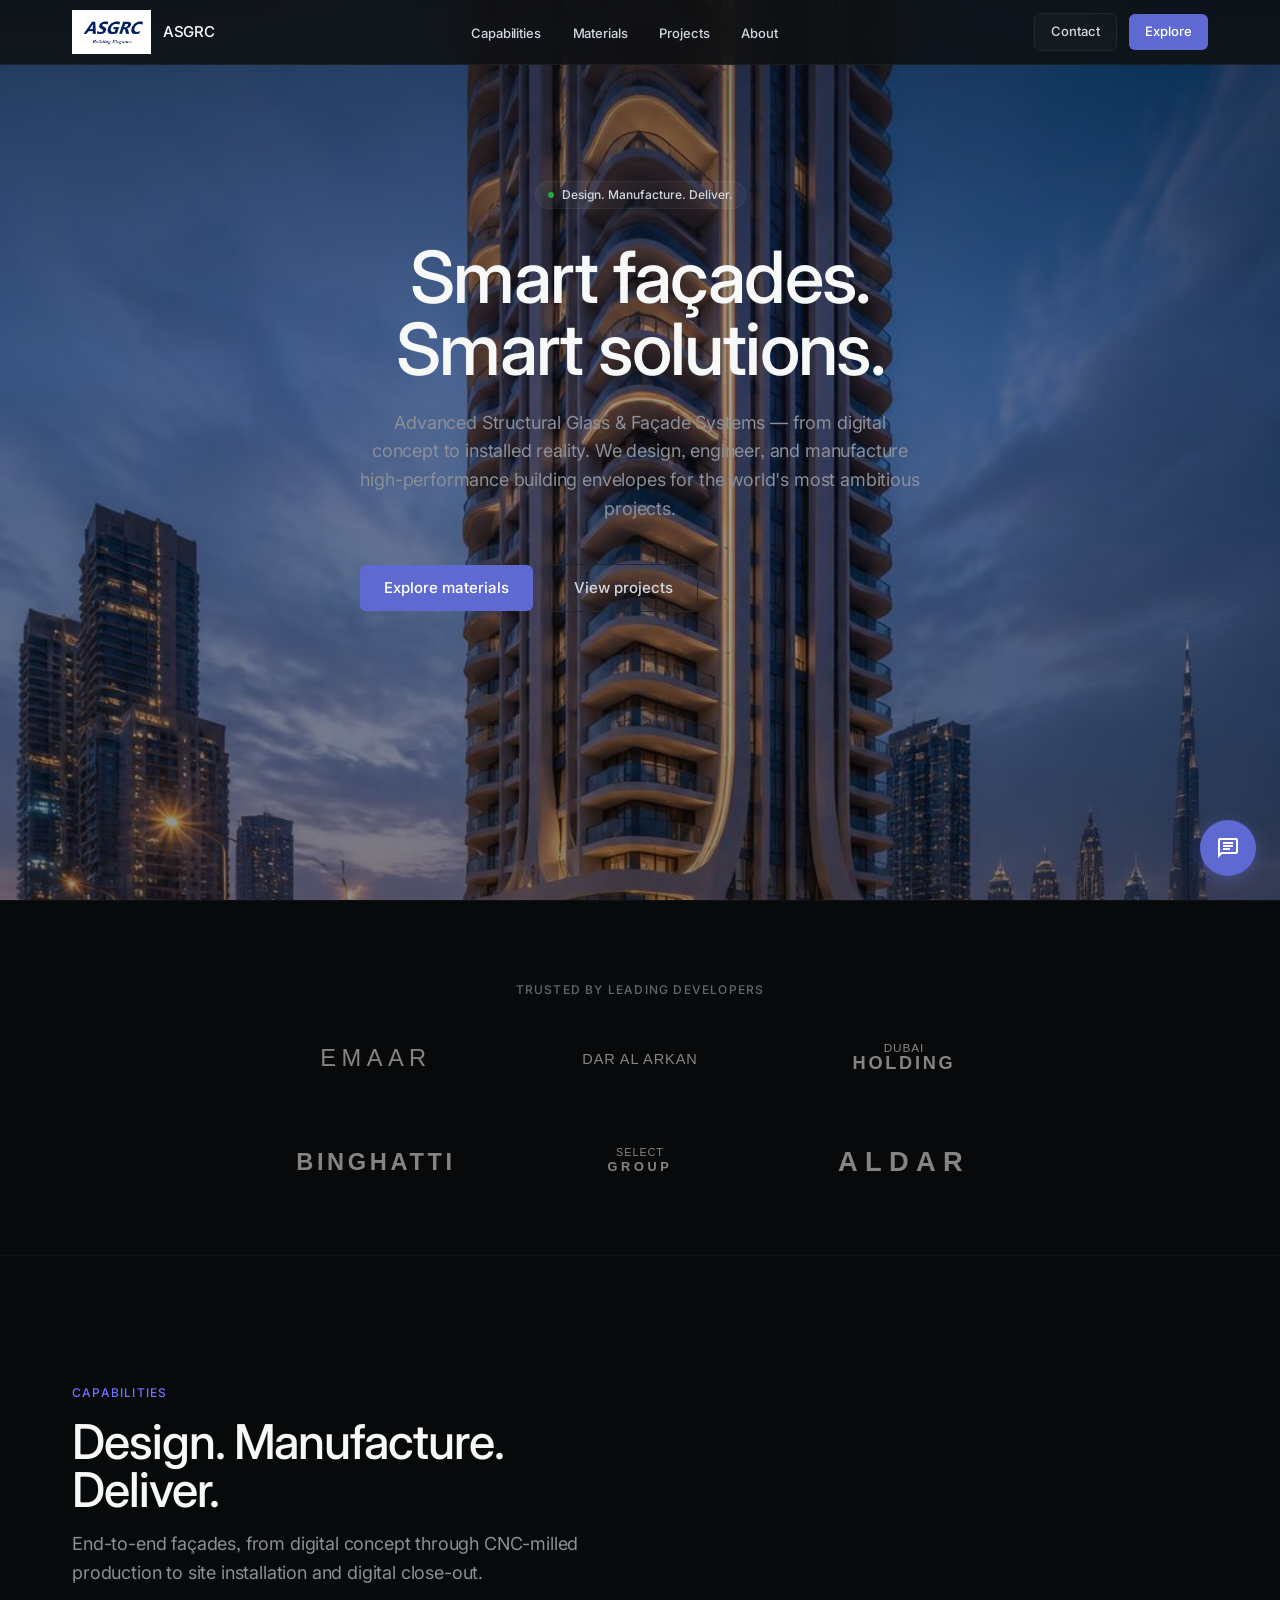
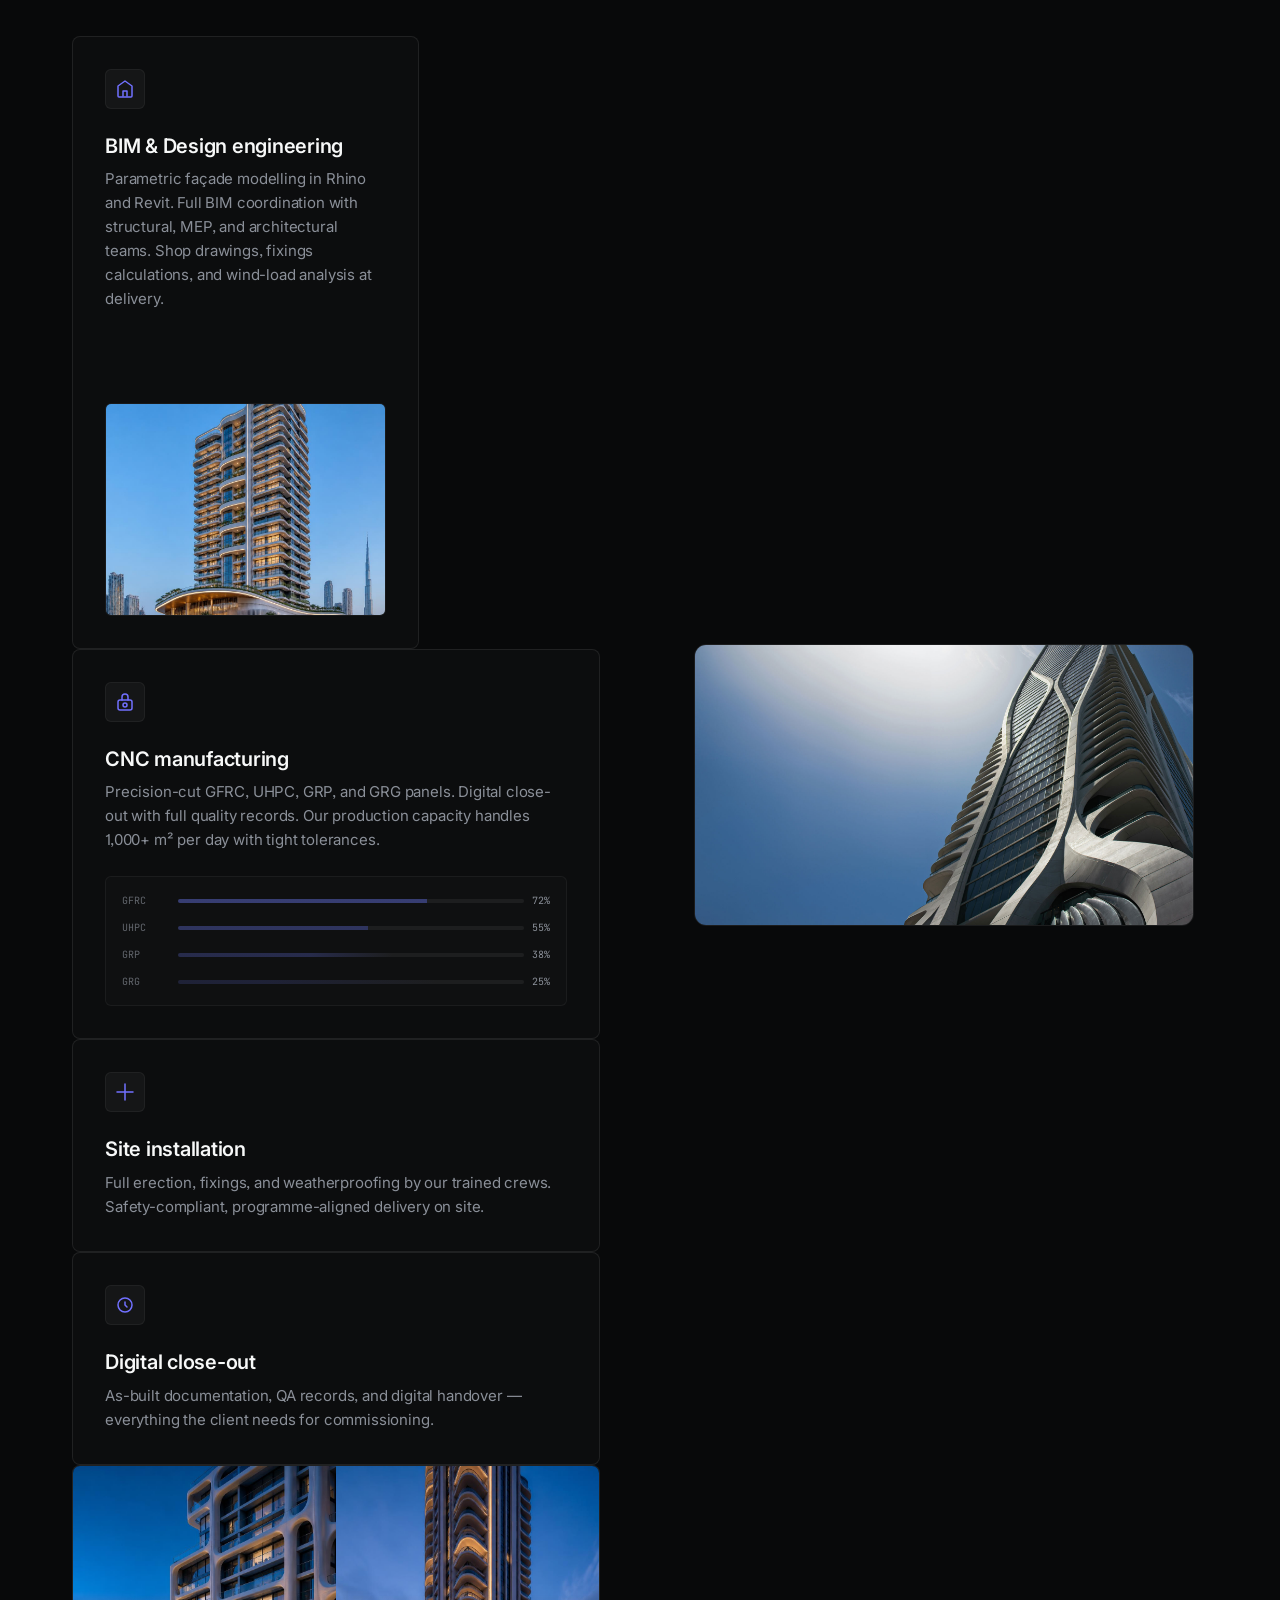
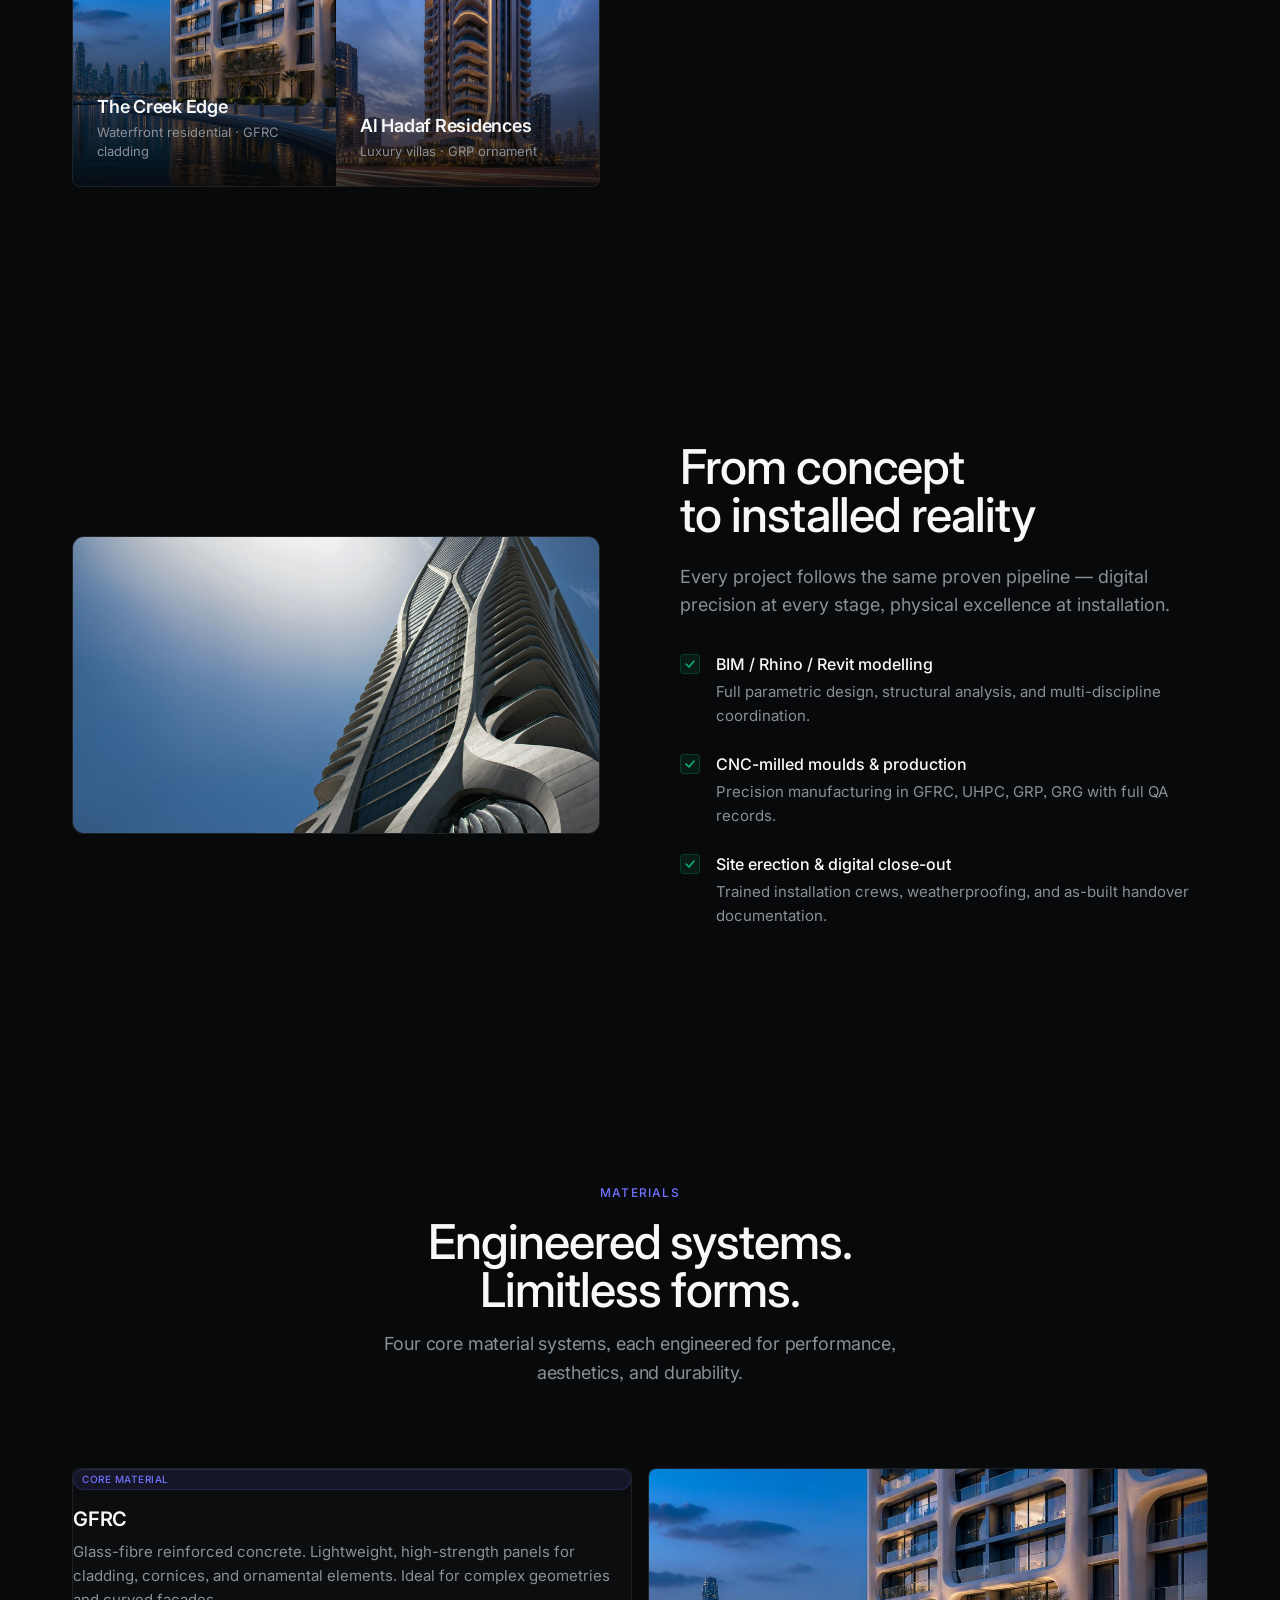
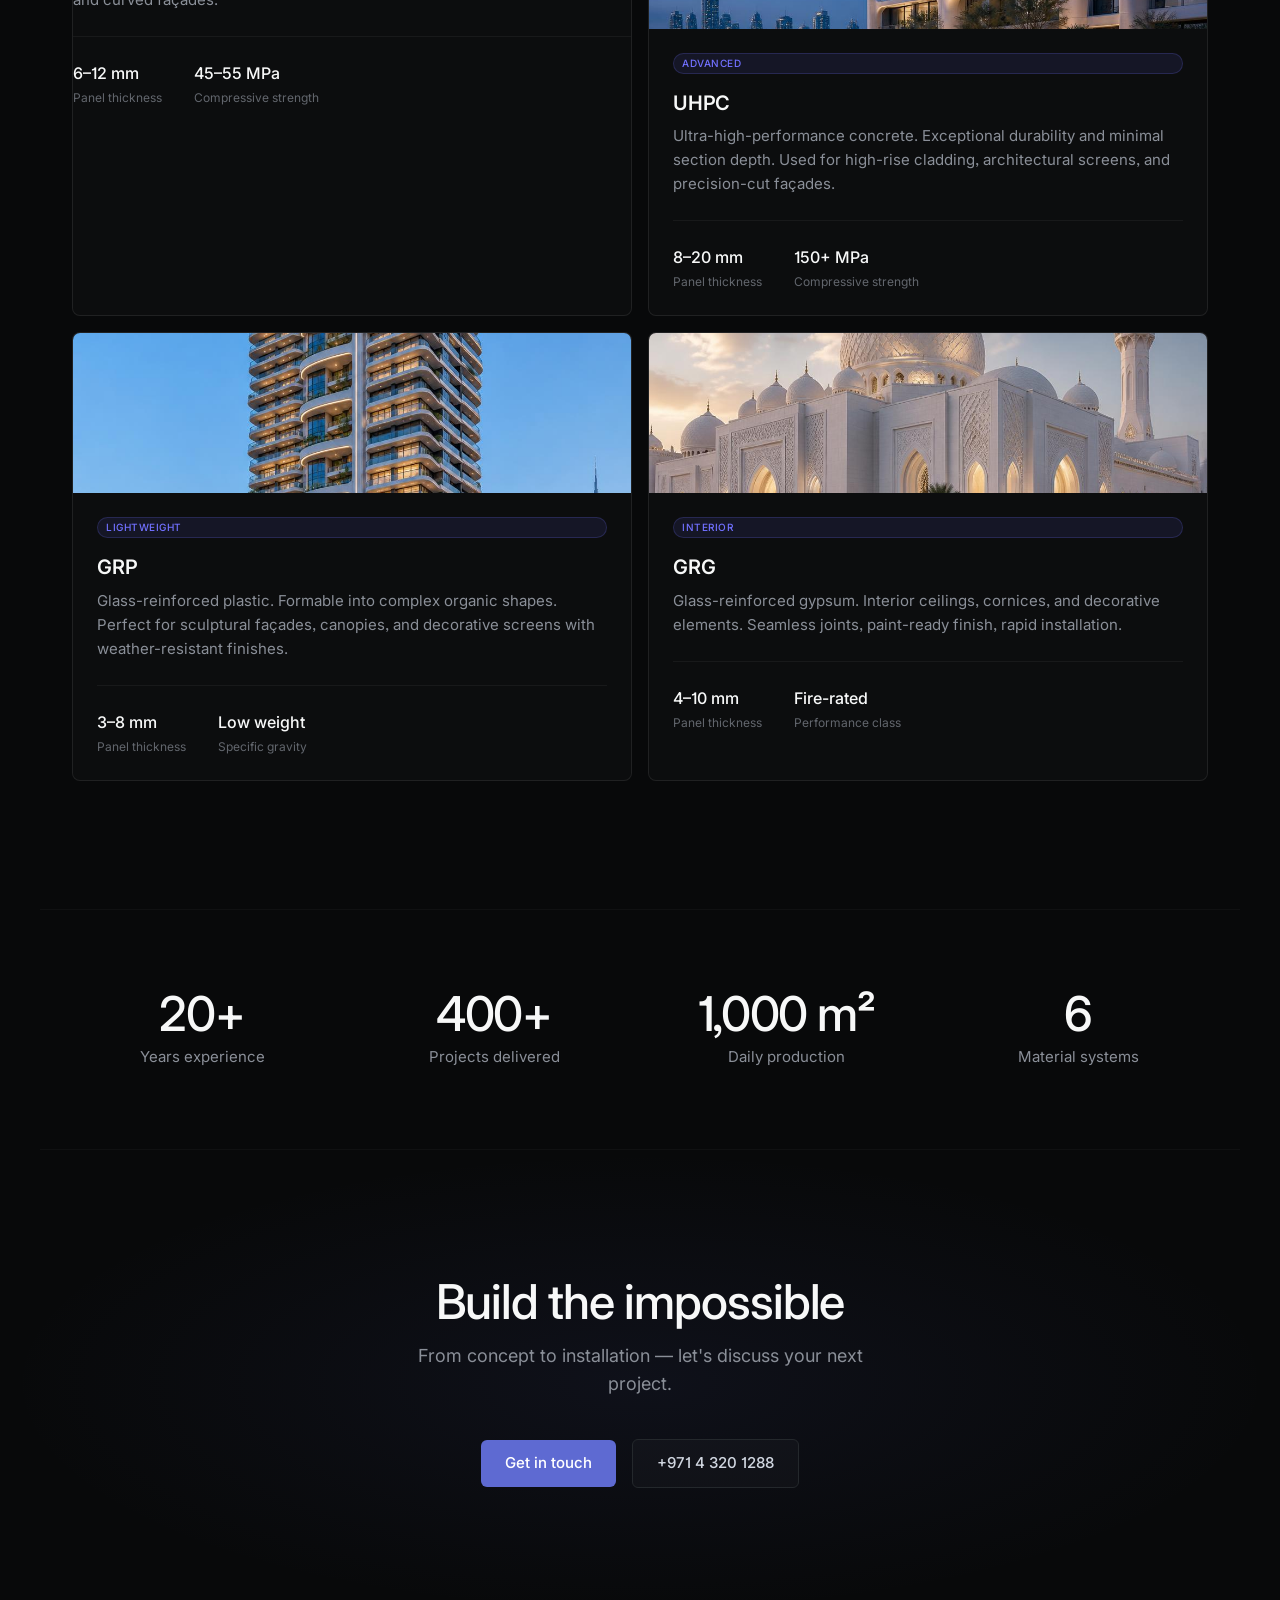
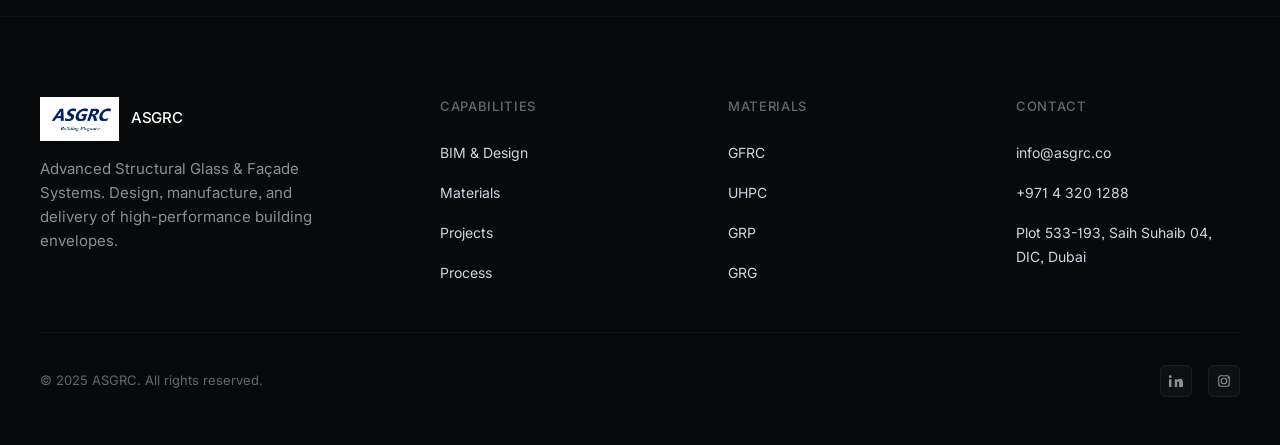
==== commit b2c1b324: "Fix Capabilities section layout — centered split grid - Added .capabilities-split CSS: 2-column grid" ====
--- a/index.html
+++ b/index.html
@@ -483,6 +483,72 @@
     }
 
     /* ========================================
+       CAPABILITIES SPLIT LAYOUT
+       ======================================== */
+    .capabilities-split {
+      display: grid;
+      grid-template-columns: 1fr 1fr;
+      gap: 80px;
+      align-items: center;
+    }
+
+    .capabilities-left {
+      max-width: 600px;
+    }
+
+    .capabilities-left .section-header {
+      text-align: left;
+      margin-bottom: 48px;
+    }
+
+    .capabilities-left .section-eyebrow {
+      text-align: left;
+    }
+
+    .capabilities-left .bento {
+      max-width: 600px;
+    }
+
+    .capabilities-right {
+      display: flex;
+      justify-content: center;
+      align-items: flex-start;
+    }
+
+    .capabilities-visual {
+      width: 100%;
+      max-width: 500px;
+      border-radius: var(--radius-panel);
+      overflow: hidden;
+      border: 1px solid var(--border-secondary);
+    }
+
+    .capabilities-visual img {
+      width: 100%;
+      height: auto;
+      display: block;
+    }
+
+    @media (max-width: 1024px) {
+      .capabilities-split {
+        grid-template-columns: 1fr;
+        gap: 48px;
+      }
+      .capabilities-left .section-header {
+        text-align: center;
+      }
+      .capabilities-left .section-eyebrow {
+        text-align: center;
+      }
+      .capabilities-left .bento {
+        margin: 0 auto;
+      }
+      .capabilities-right {
+        order: -1;
+      }
+    }
+
+    /* ========================================
        BENTO GRID
        ======================================== */
     .bento {
@@ -1534,106 +1600,115 @@
   <!-- ============================================
        BENTO CAPABILITIES
        ============================================ -->
-  <section class="section" id="capabilities">
-    <div class="section-header">
-      <p class="section-eyebrow">Capabilities</p>
-      <h2 class="section-title">Design. Manufacture.<br>Deliver.</h2>
-      <p class="section-subtitle">End-to-end façades, from digital concept through CNC-milled production to site installation and digital close-out.</p>
-    </div>
-
-    <div class="bento">
-      <!-- Card 1: Wide — BIM & Design -->
-      <div class="bento-card span-2">
-        <div class="bento-icon">
-          <svg viewBox="0 0 20 20" fill="none" stroke="currentColor" stroke-width="1.5" stroke-linecap="round" stroke-linejoin="round">
-            <path d="M3 17V7l7-5 7 5v10a1 1 0 01-1 1H4a1 1 0 01-1-1z"/>
-            <path d="M8 17v-5h4v5"/>
-          </svg>
+  <section class="section capabilities-split" id="capabilities">
+    <div class="capabilities-left">
+      <div class="section-header">
+        <p class="section-eyebrow">Capabilities</p>
+        <h2 class="section-title">Design. Manufacture.<br>Deliver.</h2>
+        <p class="section-subtitle">End-to-end façades, from digital concept through CNC-milled production to site installation and digital close-out.</p>
+      </div>
+
+      <div class="bento">
+        <!-- Card 1: Wide — BIM & Design -->
+        <div class="bento-card span-2">
+          <div class="bento-icon">
+            <svg viewBox="0 0 20 20" fill="none" stroke="currentColor" stroke-width="1.5" stroke-linecap="round" stroke-linejoin="round">
+              <path d="M3 17V7l7-5 7 5v10a1 1 0 01-1 1H4a1 1 0 01-1-1z"/>
+              <path d="M8 17v-5h4v5"/>
+            </svg>
+          </div>
+          <h3 class="bento-title">BIM &amp; Design engineering</h3>
+          <p class="bento-desc">Parametric façade modelling in Rhino and Revit. Full BIM coordination with structural, MEP, and architectural teams. Shop drawings, fixings calculations, and wind-load analysis at delivery.</p>
+          <div class="bento-visual" style="overflow:hidden;padding:0;background:transparent;">
+            <img src="assets/img/urban.jpg" alt="Urban Oasis Tower" style="width:100%;height:100%;min-height:160px;object-fit:cover;display:block;">
+          </div>
         </div>
-        <h3 class="bento-title">BIM &amp; Design engineering</h3>
-        <p class="bento-desc">Parametric façade modelling in Rhino and Revit. Full BIM coordination with structural, MEP, and architectural teams. Shop drawings, fixings calculations, and wind-load analysis at delivery.</p>
-        <div class="bento-visual" style="overflow:hidden;padding:0;background:transparent;">
-          <img src="assets/img/urban.jpg" alt="Urban Oasis Tower" style="width:100%;height:100%;min-height:160px;object-fit:cover;display:block;">
         </div>
-      </div>
-      </div>
-
-      <!-- Card 2: Tall — Manufacturing -->
-      <div class="bento-card row-2">
-        <div class="bento-icon">
-          <svg viewBox="0 0 20 20" fill="none" stroke="currentColor" stroke-width="1.5" stroke-linecap="round" stroke-linejoin="round">
-            <rect x="3" y="8" width="14" height="10" rx="2"/>
-            <path d="M7 8V5a3 3 0 016 0v3"/>
-            <circle cx="10" cy="13" r="2"/>
-          </svg>
+
+        <!-- Card 2: Tall — Manufacturing -->
+        <div class="bento-card row-2">
+          <div class="bento-icon">
+            <svg viewBox="0 0 20 20" fill="none" stroke="currentColor" stroke-width="1.5" stroke-linecap="round" stroke-linejoin="round">
+              <rect x="3" y="8" width="14" height="10" rx="2"/>
+              <path d="M7 8V5a3 3 0 016 0v3"/>
+              <circle cx="10" cy="13" r="2"/>
+            </svg>
+          </div>
+          <h3 class="bento-title">CNC manufacturing</h3>
+          <p class="bento-desc">Precision-cut GFRC, UHPC, GRP, and GRG panels. Digital close-out with full quality records. Our production capacity handles 1,000+ m² per day with tight tolerances.</p>
+          <div class="bento-visual" style="flex-direction: column; gap: 12px; align-items: stretch;">
+            <div style="display: flex; align-items: center; gap: 8px;">
+              <div style="font-size: 10px; color: var(--text-quaternary); font-family: 'JetBrains Mono', monospace; width: 48px;">GFRC</div>
+              <div style="height: 4px; flex: 1; border-radius: 2px; background: linear-gradient(90deg, rgba(94,106,210,0.5) 72%, rgba(255,255,255,0.06) 28%);"></div>
+              <div style="font-size: 10px; color: var(--text-tertiary); font-family: 'JetBrains Mono', monospace;">72%</div>
+            </div>
+            <div style="display: flex; align-items: center; gap: 8px;">
+              <div style="font-size: 10px; color: var(--text-quaternary); font-family: 'JetBrains Mono', monospace; width: 48px;">UHPC</div>
+              <div style="height: 4px; flex: 1; border-radius: 2px; background: linear-gradient(90deg, rgba(94,106,210,0.4) 55%, rgba(255,255,255,0.06) 45%);"></div>
+              <div style="font-size: 10px; color: var(--text-tertiary); font-family: 'JetBrains Mono', monospace;">55%</div>
+            </div>
+            <div style="display: flex; align-items: center; gap: 8px;">
+              <div style="font-size: 10px; color: var(--text-quaternary); font-family: 'JetBrains Mono', monospace; width: 48px;">GRP</div>
+              <div style="height: 4px; flex: 1; border-radius: 2px; background: linear-gradient(90deg, rgba(94,106,210,0.3) 38%, rgba(255,255,255,0.06) 62%);"></div>
+              <div style="font-size: 10px; color: var(--text-tertiary); font-family: 'JetBrains Mono', monospace;">38%</div>
+            </div>
+            <div style="display: flex; align-items: center; gap: 8px;">
+              <div style="font-size: 10px; color: var(--text-quaternary); font-family: 'JetBrains Mono', monospace; width: 48px;">GRG</div>
+              <div style="height: 4px; flex: 1; border-radius: 2px; background: linear-gradient(90deg, rgba(94,106,210,0.2) 25%, rgba(255,255,255,0.06) 75%);"></div>
+              <div style="font-size: 10px; color: var(--text-tertiary); font-family: 'JetBrains Mono', monospace;">25%</div>
+            </div>
+          </div>
         </div>
-        <h3 class="bento-title">CNC manufacturing</h3>
-        <p class="bento-desc">Precision-cut GFRC, UHPC, GRP, and GRG panels. Digital close-out with full quality records. Our production capacity handles 1,000+ m² per day with tight tolerances.</p>
-        <div class="bento-visual" style="flex-direction: column; gap: 12px; align-items: stretch;">
-          <div style="display: flex; align-items: center; gap: 8px;">
-            <div style="font-size: 10px; color: var(--text-quaternary); font-family: 'JetBrains Mono', monospace; width: 48px;">GFRC</div>
-            <div style="height: 4px; flex: 1; border-radius: 2px; background: linear-gradient(90deg, rgba(94,106,210,0.5) 72%, rgba(255,255,255,0.06) 28%);"></div>
-            <div style="font-size: 10px; color: var(--text-tertiary); font-family: 'JetBrains Mono', monospace;">72%</div>
+
+        <!-- Card 3: Installation -->
+        <div class="bento-card">
+          <div class="bento-icon">
+            <svg viewBox="0 0 20 20" fill="none" stroke="currentColor" stroke-width="1.5" stroke-linecap="round" stroke-linejoin="round">
+              <path d="M10 2v16M2 10h16"/>
+            </svg>
           </div>
-          <div style="display: flex; align-items: center; gap: 8px;">
-            <div style="font-size: 10px; color: var(--text-quaternary); font-family: 'JetBrains Mono', monospace; width: 48px;">UHPC</div>
-            <div style="height: 4px; flex: 1; border-radius: 2px; background: linear-gradient(90deg, rgba(94,106,210,0.4) 55%, rgba(255,255,255,0.06) 45%);"></div>
-            <div style="font-size: 10px; color: var(--text-tertiary); font-family: 'JetBrains Mono', monospace;">55%</div>
+          <h3 class="bento-title">Site installation</h3>
+          <p class="bento-desc">Full erection, fixings, and weatherproofing by our trained crews. Safety-compliant, programme-aligned delivery on site.</p>
+        </div>
+
+        <!-- Card 4 -->
+        <div class="bento-card">
+          <div class="bento-icon">
+            <svg viewBox="0 0 20 20" fill="none" stroke="currentColor" stroke-width="1.5" stroke-linecap="round" stroke-linejoin="round">
+              <circle cx="10" cy="10" r="7"/>
+              <path d="M10 7v3l2 2"/>
+            </svg>
           </div>
-          <div style="display: flex; align-items: center; gap: 8px;">
-            <div style="font-size: 10px; color: var(--text-quaternary); font-family: 'JetBrains Mono', monospace; width: 48px;">GRP</div>
-            <div style="height: 4px; flex: 1; border-radius: 2px; background: linear-gradient(90deg, rgba(94,106,210,0.3) 38%, rgba(255,255,255,0.06) 62%);"></div>
-            <div style="font-size: 10px; color: var(--text-tertiary); font-family: 'JetBrains Mono', monospace;">38%</div>
-          </div>
-          <div style="display: flex; align-items: center; gap: 8px;">
-            <div style="font-size: 10px; color: var(--text-quaternary); font-family: 'JetBrains Mono', monospace; width: 48px;">GRG</div>
-            <div style="height: 4px; flex: 1; border-radius: 2px; background: linear-gradient(90deg, rgba(94,106,210,0.2) 25%, rgba(255,255,255,0.06) 75%);"></div>
-            <div style="font-size: 10px; color: var(--text-tertiary); font-family: 'JetBrains Mono', monospace;">25%</div>
+          <h3 class="bento-title">Digital close-out</h3>
+          <p class="bento-desc">As-built documentation, QA records, and digital handover — everything the client needs for commissioning.</p>
+        </div>
+
+        <!-- Card 5: Wide — Projects -->
+        <div class="bento-card span-2" id="projects" style="padding:0;overflow:hidden;">
+          <div style="display:grid;grid-template-columns:1fr 1fr;gap:0;height:100%;min-height:320px;">
+            <div style="position:relative;overflow:hidden;">
+              <img src="assets/img/creek.jpg" alt="The Creek Edge" style="width:100%;height:100%;min-height:320px;object-fit:cover;display:block;position:absolute;inset:0;">
+              <div style="position:absolute;inset:0;background:linear-gradient(180deg, transparent 40%, rgba(8,9,10,0.8) 100%);display:flex;flex-direction:column;justify-content:flex-end;padding:24px;">
+                <div style="font-size:18px;font-weight:590;color:#f7f8f8;line-height:1.33;letter-spacing:-0.24px;margin-bottom:4px;">The Creek Edge</div>
+                <div style="font-size:13px;color:#8a8f98;line-height:1.5;">Waterfront residential · GFRC cladding</div>
+              </div>
+            </div>
+            <div style="position:relative;overflow:hidden;">
+              <img src="assets/img/ahad.jpg" alt="Al Hadaf Residences" style="width:100%;height:100%;min-height:320px;object-fit:cover;display:block;position:absolute;inset:0;">
+              <div style="position:absolute;inset:0;background:linear-gradient(180deg, transparent 40%, rgba(8,9,10,0.8) 100%);display:flex;flex-direction:column;justify-content:flex-end;padding:24px;">
+                <div style="font-size:18px;font-weight:590;color:#f7f8f8;line-height:1.33;letter-spacing:-0.24px;margin-bottom:4px;">Al Hadaf Residences</div>
+                <div style="font-size:13px;color:#8a8f98;line-height:1.5;">Luxury villas · GRP ornament</div>
+              </div>
+            </div>
           </div>
         </div>
       </div>
-
-      <!-- Card 3: Installation -->
-      <div class="bento-card">
-        <div class="bento-icon">
-          <svg viewBox="0 0 20 20" fill="none" stroke="currentColor" stroke-width="1.5" stroke-linecap="round" stroke-linejoin="round">
-            <path d="M10 2v16M2 10h16"/>
-          </svg>
-        </div>
-        <h3 class="bento-title">Site installation</h3>
-        <p class="bento-desc">Full erection, fixings, and weatherproofing by our trained crews. Safety-compliant, programme-aligned delivery on site.</p>
-      </div>
-
-      <!-- Card 4 -->
-      <div class="bento-card">
-        <div class="bento-icon">
-          <svg viewBox="0 0 20 20" fill="none" stroke="currentColor" stroke-width="1.5" stroke-linecap="round" stroke-linejoin="round">
-            <circle cx="10" cy="10" r="7"/>
-            <path d="M10 7v3l2 2"/>
-          </svg>
-        </div>
-        <h3 class="bento-title">Digital close-out</h3>
-        <p class="bento-desc">As-built documentation, QA records, and digital handover — everything the client needs for commissioning.</p>
-      </div>
-
-      <!-- Card 5: Wide — Projects -->
-      <div class="bento-card span-2" id="projects" style="padding:0;overflow:hidden;">
-        <div style="display:grid;grid-template-columns:1fr 1fr;gap:0;height:100%;min-height:320px;">
-          <div style="position:relative;overflow:hidden;">
-            <img src="assets/img/creek.jpg" alt="The Creek Edge" style="width:100%;height:100%;min-height:320px;object-fit:cover;display:block;position:absolute;inset:0;">
-            <div style="position:absolute;inset:0;background:linear-gradient(180deg, transparent 40%, rgba(8,9,10,0.8) 100%);display:flex;flex-direction:column;justify-content:flex-end;padding:24px;">
-              <div style="font-size:18px;font-weight:590;color:#f7f8f8;line-height:1.33;letter-spacing:-0.24px;margin-bottom:4px;">The Creek Edge</div>
-              <div style="font-size:13px;color:#8a8f98;line-height:1.5;">Waterfront residential · GFRC cladding</div>
-            </div>
-          </div>
-          <div style="position:relative;overflow:hidden;">
-            <img src="assets/img/ahad.jpg" alt="Al Hadaf Residences" style="width:100%;height:100%;min-height:320px;object-fit:cover;display:block;position:absolute;inset:0;">
-            <div style="position:absolute;inset:0;background:linear-gradient(180deg, transparent 40%, rgba(8,9,10,0.8) 100%);display:flex;flex-direction:column;justify-content:flex-end;padding:24px;">
-              <div style="font-size:18px;font-weight:590;color:#f7f8f8;line-height:1.33;letter-spacing:-0.24px;margin-bottom:4px;">Al Hadaf Residences</div>
-              <div style="font-size:13px;color:#8a8f98;line-height:1.5;">Luxury villas · GRP ornament</div>
-            </div>
-          </div>
-        </div>
+    </div>
+
+    <div class="capabilities-right">
+      <!-- Visual image placeholder -->
+      <div class="capabilities-visual" style="padding:0;border-radius:var(--radius-panel);overflow:hidden;">
+        <img src="assets/img/grc-projects-banner.jpg" alt="ASGRC Projects" style="width:100%;height:auto;display:block;">
       </div>
     </div>
   </section>
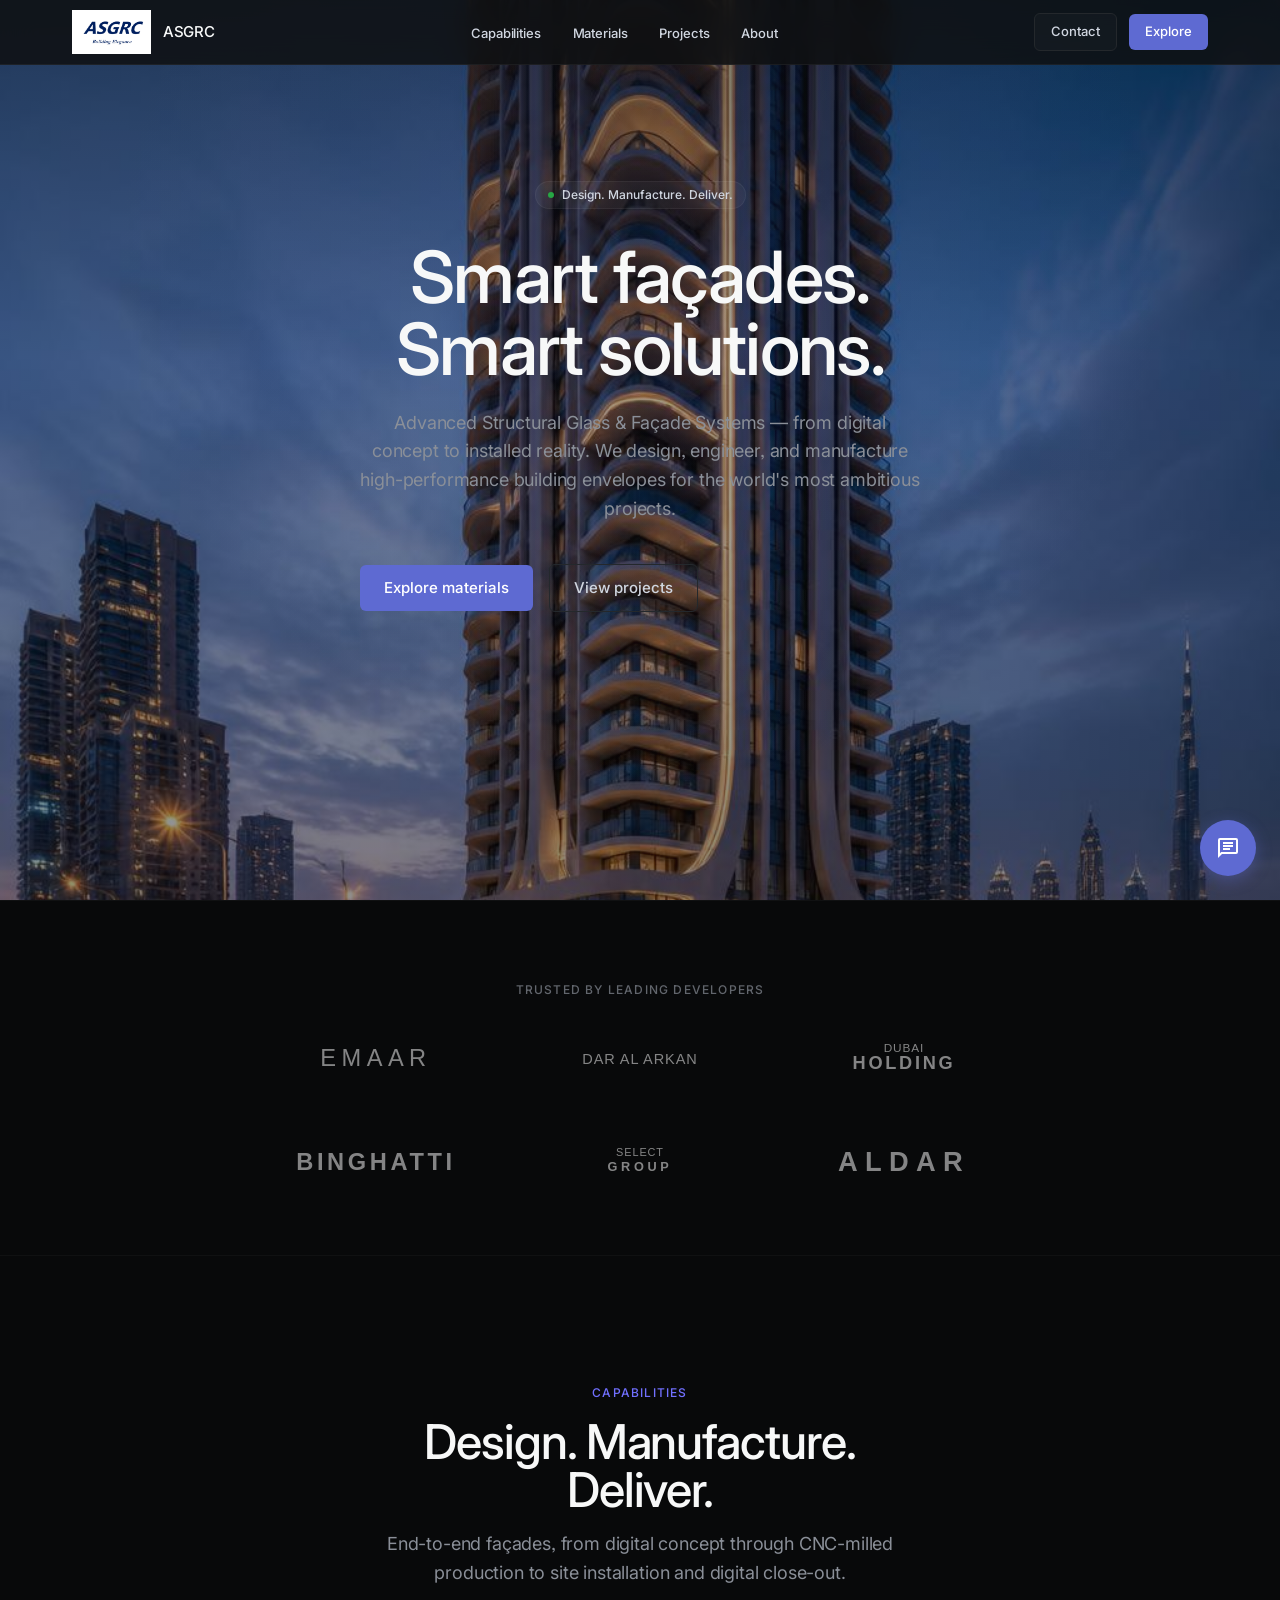
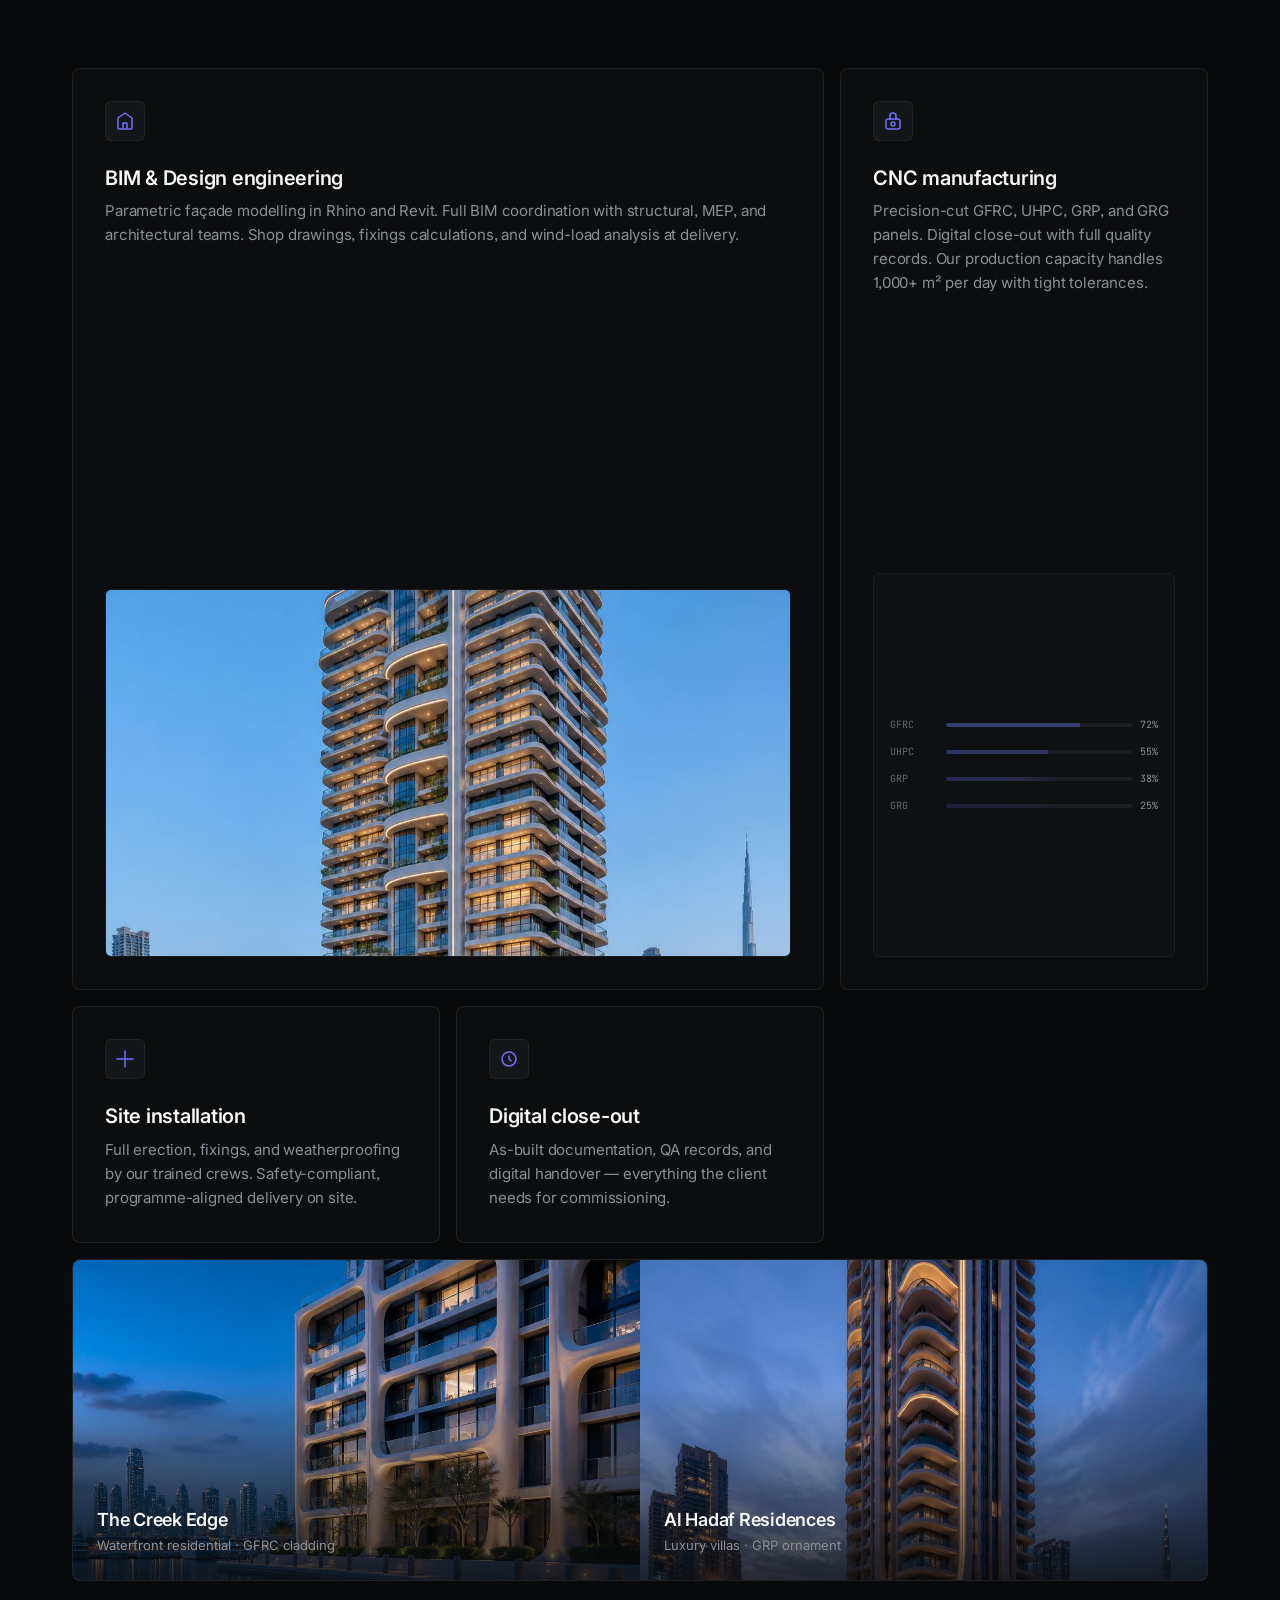
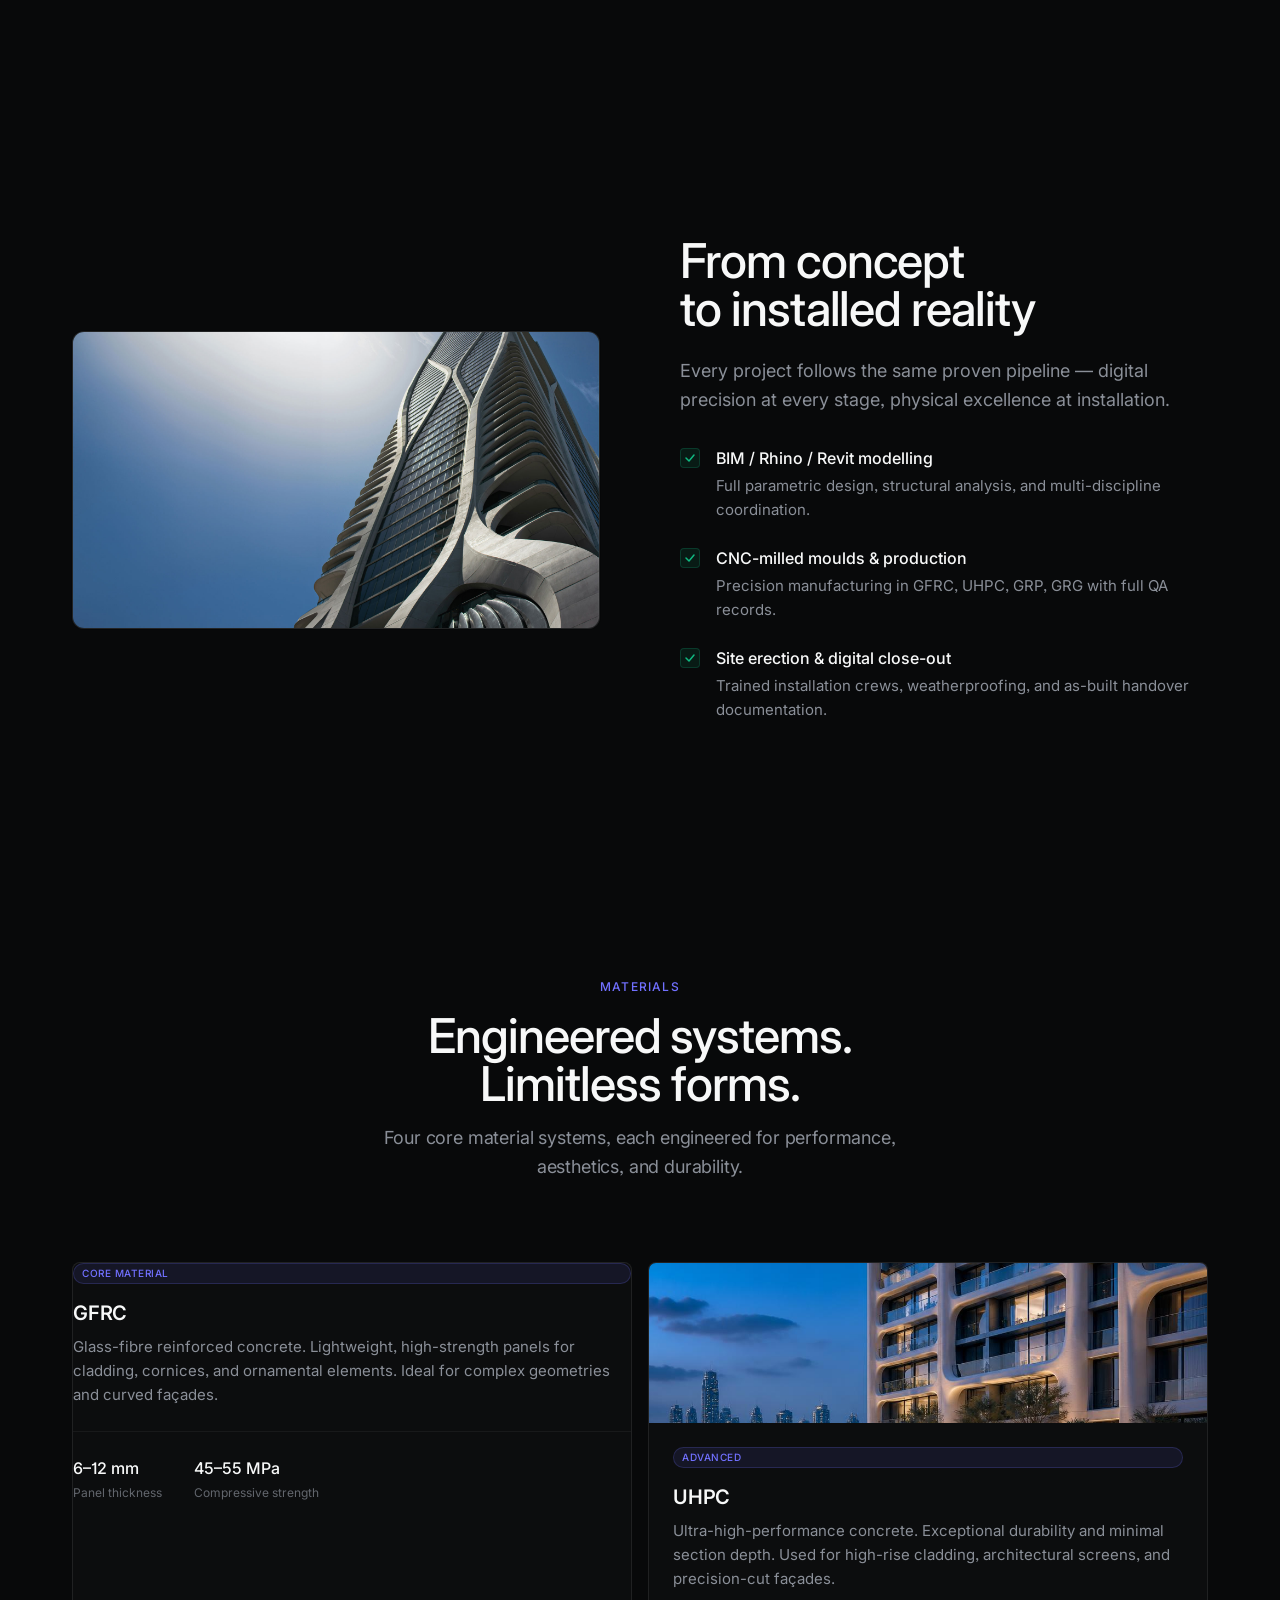
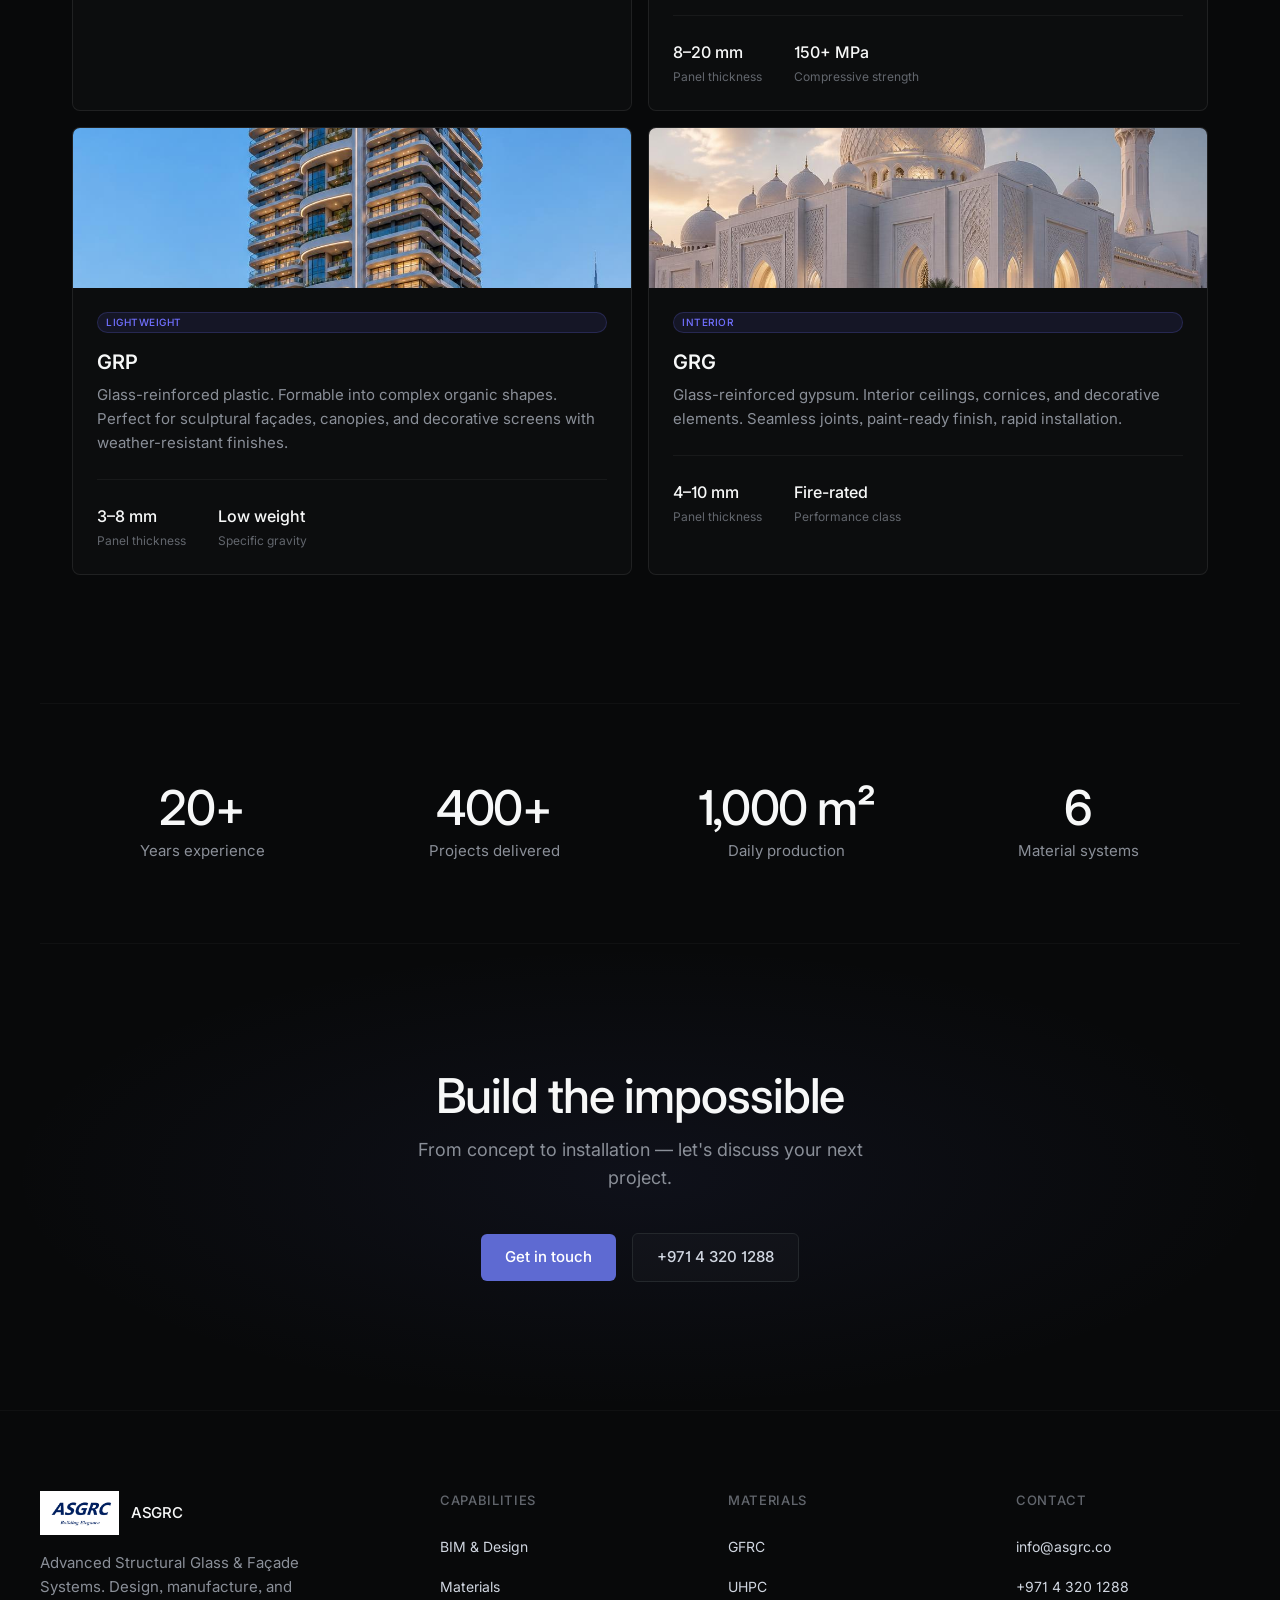
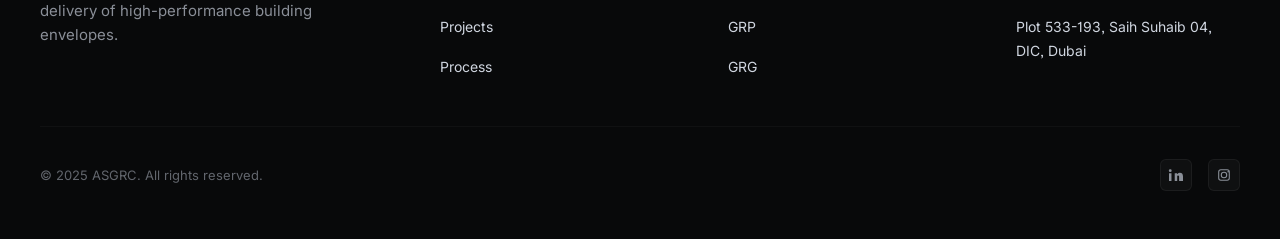
==== commit b173fbe4: "Fix Capabilities section — centered layout, removed broken split grid - Replaced .capabilities-split" ====
--- a/index.html
+++ b/index.html
@@ -1600,115 +1600,105 @@
   <!-- ============================================
        BENTO CAPABILITIES
        ============================================ -->
-  <section class="section capabilities-split" id="capabilities">
-    <div class="capabilities-left">
-      <div class="section-header">
-        <p class="section-eyebrow">Capabilities</p>
-        <h2 class="section-title">Design. Manufacture.<br>Deliver.</h2>
-        <p class="section-subtitle">End-to-end façades, from digital concept through CNC-milled production to site installation and digital close-out.</p>
-      </div>
-
-      <div class="bento">
-        <!-- Card 1: Wide — BIM & Design -->
-        <div class="bento-card span-2">
-          <div class="bento-icon">
-            <svg viewBox="0 0 20 20" fill="none" stroke="currentColor" stroke-width="1.5" stroke-linecap="round" stroke-linejoin="round">
-              <path d="M3 17V7l7-5 7 5v10a1 1 0 01-1 1H4a1 1 0 01-1-1z"/>
-              <path d="M8 17v-5h4v5"/>
-            </svg>
+  <section class="section" id="capabilities">
+    <div class="section-header">
+      <p class="section-eyebrow">Capabilities</p>
+      <h2 class="section-title">Design. Manufacture.<br>Deliver.</h2>
+      <p class="section-subtitle">End-to-end façades, from digital concept through CNC-milled production to site installation and digital close-out.</p>
+    </div>
+
+    <div class="bento">
+      <!-- Card 1: Wide — BIM & Design -->
+      <div class="bento-card span-2">
+        <div class="bento-icon">
+          <svg viewBox="0 0 20 20" fill="none" stroke="currentColor" stroke-width="1.5" stroke-linecap="round" stroke-linejoin="round">
+            <path d="M3 17V7l7-5 7 5v10a1 1 0 01-1 1H4a1 1 0 01-1-1z"/>
+            <path d="M8 17v-5h4v5"/>
+          </svg>
+        </div>
+        <h3 class="bento-title">BIM &amp; Design engineering</h3>
+        <p class="bento-desc">Parametric façade modelling in Rhino and Revit. Full BIM coordination with structural, MEP, and architectural teams. Shop drawings, fixings calculations, and wind-load analysis at delivery.</p>
+        <div class="bento-visual" style="overflow:hidden;padding:0;background:transparent;">
+          <img src="assets/img/urban.jpg" alt="Urban Oasis Tower" style="width:100%;height:100%;min-height:160px;object-fit:cover;display:block;">
+        </div>
+      </div>
+
+      <!-- Card 2: Manufacturing -->
+      <div class="bento-card">
+        <div class="bento-icon">
+          <svg viewBox="0 0 20 20" fill="none" stroke="currentColor" stroke-width="1.5" stroke-linecap="round" stroke-linejoin="round">
+            <rect x="3" y="8" width="14" height="10" rx="2"/>
+            <path d="M7 8V5a3 3 0 016 0v3"/>
+            <circle cx="10" cy="13" r="2"/>
+          </svg>
+        </div>
+        <h3 class="bento-title">CNC manufacturing</h3>
+        <p class="bento-desc">Precision-cut GFRC, UHPC, GRP, and GRG panels. Digital close-out with full quality records. Our production capacity handles 1,000+ m² per day with tight tolerances.</p>
+        <div class="bento-visual" style="flex-direction: column; gap: 12px; align-items: stretch;">
+          <div style="display: flex; align-items: center; gap: 8px;">
+            <div style="font-size: 10px; color: var(--text-quaternary); font-family: 'JetBrains Mono', monospace; width: 48px;">GFRC</div>
+            <div style="height: 4px; flex: 1; border-radius: 2px; background: linear-gradient(90deg, rgba(94,106,210,0.5) 72%, rgba(255,255,255,0.06) 28%);"></div>
+            <div style="font-size: 10px; color: var(--text-tertiary); font-family: 'JetBrains Mono', monospace;">72%</div>
           </div>
-          <h3 class="bento-title">BIM &amp; Design engineering</h3>
-          <p class="bento-desc">Parametric façade modelling in Rhino and Revit. Full BIM coordination with structural, MEP, and architectural teams. Shop drawings, fixings calculations, and wind-load analysis at delivery.</p>
-          <div class="bento-visual" style="overflow:hidden;padding:0;background:transparent;">
-            <img src="assets/img/urban.jpg" alt="Urban Oasis Tower" style="width:100%;height:100%;min-height:160px;object-fit:cover;display:block;">
+          <div style="display: flex; align-items: center; gap: 8px;">
+            <div style="font-size: 10px; color: var(--text-quaternary); font-family: 'JetBrains Mono', monospace; width: 48px;">UHPC</div>
+            <div style="height: 4px; flex: 1; border-radius: 2px; background: linear-gradient(90deg, rgba(94,106,210,0.4) 55%, rgba(255,255,255,0.06) 45%);"></div>
+            <div style="font-size: 10px; color: var(--text-tertiary); font-family: 'JetBrains Mono', monospace;">55%</div>
+          </div>
+          <div style="display: flex; align-items: center; gap: 8px;">
+            <div style="font-size: 10px; color: var(--text-quaternary); font-family: 'JetBrains Mono', monospace; width: 48px;">GRP</div>
+            <div style="height: 4px; flex: 1; border-radius: 2px; background: linear-gradient(90deg, rgba(94,106,210,0.3) 38%, rgba(255,255,255,0.06) 62%);"></div>
+            <div style="font-size: 10px; color: var(--text-tertiary); font-family: 'JetBrains Mono', monospace;">38%</div>
+          </div>
+          <div style="display: flex; align-items: center; gap: 8px;">
+            <div style="font-size: 10px; color: var(--text-quaternary); font-family: 'JetBrains Mono', monospace; width: 48px;">GRG</div>
+            <div style="height: 4px; flex: 1; border-radius: 2px; background: linear-gradient(90deg, rgba(94,106,210,0.2) 25%, rgba(255,255,255,0.06) 75%);"></div>
+            <div style="font-size: 10px; color: var(--text-tertiary); font-family: 'JetBrains Mono', monospace;">25%</div>
           </div>
         </div>
+      </div>
+
+      <!-- Card 3: Installation -->
+      <div class="bento-card">
+        <div class="bento-icon">
+          <svg viewBox="0 0 20 20" fill="none" stroke="currentColor" stroke-width="1.5" stroke-linecap="round" stroke-linejoin="round">
+            <path d="M10 2v16M2 10h16"/>
+          </svg>
         </div>
-
-        <!-- Card 2: Tall — Manufacturing -->
-        <div class="bento-card row-2">
-          <div class="bento-icon">
-            <svg viewBox="0 0 20 20" fill="none" stroke="currentColor" stroke-width="1.5" stroke-linecap="round" stroke-linejoin="round">
-              <rect x="3" y="8" width="14" height="10" rx="2"/>
-              <path d="M7 8V5a3 3 0 016 0v3"/>
-              <circle cx="10" cy="13" r="2"/>
-            </svg>
+        <h3 class="bento-title">Site installation</h3>
+        <p class="bento-desc">Full erection, fixings, and weatherproofing by our trained crews. Safety-compliant, programme-aligned delivery on site.</p>
+      </div>
+
+      <!-- Card 4 -->
+      <div class="bento-card">
+        <div class="bento-icon">
+          <svg viewBox="0 0 20 20" fill="none" stroke="currentColor" stroke-width="1.5" stroke-linecap="round" stroke-linejoin="round">
+            <circle cx="10" cy="10" r="7"/>
+            <path d="M10 7v3l2 2"/>
+          </svg>
+        </div>
+        <h3 class="bento-title">Digital close-out</h3>
+        <p class="bento-desc">As-built documentation, QA records, and digital handover — everything the client needs for commissioning.</p>
+      </div>
+
+      <!-- Card 5: Wide — Projects -->
+      <div class="bento-card span-3" id="projects" style="padding:0;overflow:hidden;">
+        <div style="display:grid;grid-template-columns:1fr 1fr;gap:0;height:100%;min-height:320px;">
+          <div style="position:relative;overflow:hidden;">
+            <img src="assets/img/creek.jpg" alt="The Creek Edge" style="width:100%;height:100%;min-height:320px;object-fit:cover;display:block;position:absolute;inset:0;">
+            <div style="position:absolute;inset:0;background:linear-gradient(180deg, transparent 40%, rgba(8,9,10,0.8) 100%);display:flex;flex-direction:column;justify-content:flex-end;padding:24px;">
+              <div style="font-size:18px;font-weight:590;color:#f7f8f8;line-height:1.33;letter-spacing:-0.24px;margin-bottom:4px;">The Creek Edge</div>
+              <div style="font-size:13px;color:#8a8f98;line-height:1.5;">Waterfront residential · GFRC cladding</div>
+            </div>
           </div>
-          <h3 class="bento-title">CNC manufacturing</h3>
-          <p class="bento-desc">Precision-cut GFRC, UHPC, GRP, and GRG panels. Digital close-out with full quality records. Our production capacity handles 1,000+ m² per day with tight tolerances.</p>
-          <div class="bento-visual" style="flex-direction: column; gap: 12px; align-items: stretch;">
-            <div style="display: flex; align-items: center; gap: 8px;">
-              <div style="font-size: 10px; color: var(--text-quaternary); font-family: 'JetBrains Mono', monospace; width: 48px;">GFRC</div>
-              <div style="height: 4px; flex: 1; border-radius: 2px; background: linear-gradient(90deg, rgba(94,106,210,0.5) 72%, rgba(255,255,255,0.06) 28%);"></div>
-              <div style="font-size: 10px; color: var(--text-tertiary); font-family: 'JetBrains Mono', monospace;">72%</div>
-            </div>
-            <div style="display: flex; align-items: center; gap: 8px;">
-              <div style="font-size: 10px; color: var(--text-quaternary); font-family: 'JetBrains Mono', monospace; width: 48px;">UHPC</div>
-              <div style="height: 4px; flex: 1; border-radius: 2px; background: linear-gradient(90deg, rgba(94,106,210,0.4) 55%, rgba(255,255,255,0.06) 45%);"></div>
-              <div style="font-size: 10px; color: var(--text-tertiary); font-family: 'JetBrains Mono', monospace;">55%</div>
-            </div>
-            <div style="display: flex; align-items: center; gap: 8px;">
-              <div style="font-size: 10px; color: var(--text-quaternary); font-family: 'JetBrains Mono', monospace; width: 48px;">GRP</div>
-              <div style="height: 4px; flex: 1; border-radius: 2px; background: linear-gradient(90deg, rgba(94,106,210,0.3) 38%, rgba(255,255,255,0.06) 62%);"></div>
-              <div style="font-size: 10px; color: var(--text-tertiary); font-family: 'JetBrains Mono', monospace;">38%</div>
-            </div>
-            <div style="display: flex; align-items: center; gap: 8px;">
-              <div style="font-size: 10px; color: var(--text-quaternary); font-family: 'JetBrains Mono', monospace; width: 48px;">GRG</div>
-              <div style="height: 4px; flex: 1; border-radius: 2px; background: linear-gradient(90deg, rgba(94,106,210,0.2) 25%, rgba(255,255,255,0.06) 75%);"></div>
-              <div style="font-size: 10px; color: var(--text-tertiary); font-family: 'JetBrains Mono', monospace;">25%</div>
+          <div style="position:relative;overflow:hidden;">
+            <img src="assets/img/ahad.jpg" alt="Al Hadaf Residences" style="width:100%;height:100%;min-height:320px;object-fit:cover;display:block;position:absolute;inset:0;">
+            <div style="position:absolute;inset:0;background:linear-gradient(180deg, transparent 40%, rgba(8,9,10,0.8) 100%);display:flex;flex-direction:column;justify-content:flex-end;padding:24px;">
+              <div style="font-size:18px;font-weight:590;color:#f7f8f8;line-height:1.33;letter-spacing:-0.24px;margin-bottom:4px;">Al Hadaf Residences</div>
+              <div style="font-size:13px;color:#8a8f98;line-height:1.5;">Luxury villas · GRP ornament</div>
             </div>
           </div>
         </div>
-
-        <!-- Card 3: Installation -->
-        <div class="bento-card">
-          <div class="bento-icon">
-            <svg viewBox="0 0 20 20" fill="none" stroke="currentColor" stroke-width="1.5" stroke-linecap="round" stroke-linejoin="round">
-              <path d="M10 2v16M2 10h16"/>
-            </svg>
-          </div>
-          <h3 class="bento-title">Site installation</h3>
-          <p class="bento-desc">Full erection, fixings, and weatherproofing by our trained crews. Safety-compliant, programme-aligned delivery on site.</p>
-        </div>
-
-        <!-- Card 4 -->
-        <div class="bento-card">
-          <div class="bento-icon">
-            <svg viewBox="0 0 20 20" fill="none" stroke="currentColor" stroke-width="1.5" stroke-linecap="round" stroke-linejoin="round">
-              <circle cx="10" cy="10" r="7"/>
-              <path d="M10 7v3l2 2"/>
-            </svg>
-          </div>
-          <h3 class="bento-title">Digital close-out</h3>
-          <p class="bento-desc">As-built documentation, QA records, and digital handover — everything the client needs for commissioning.</p>
-        </div>
-
-        <!-- Card 5: Wide — Projects -->
-        <div class="bento-card span-2" id="projects" style="padding:0;overflow:hidden;">
-          <div style="display:grid;grid-template-columns:1fr 1fr;gap:0;height:100%;min-height:320px;">
-            <div style="position:relative;overflow:hidden;">
-              <img src="assets/img/creek.jpg" alt="The Creek Edge" style="width:100%;height:100%;min-height:320px;object-fit:cover;display:block;position:absolute;inset:0;">
-              <div style="position:absolute;inset:0;background:linear-gradient(180deg, transparent 40%, rgba(8,9,10,0.8) 100%);display:flex;flex-direction:column;justify-content:flex-end;padding:24px;">
-                <div style="font-size:18px;font-weight:590;color:#f7f8f8;line-height:1.33;letter-spacing:-0.24px;margin-bottom:4px;">The Creek Edge</div>
-                <div style="font-size:13px;color:#8a8f98;line-height:1.5;">Waterfront residential · GFRC cladding</div>
-              </div>
-            </div>
-            <div style="position:relative;overflow:hidden;">
-              <img src="assets/img/ahad.jpg" alt="Al Hadaf Residences" style="width:100%;height:100%;min-height:320px;object-fit:cover;display:block;position:absolute;inset:0;">
-              <div style="position:absolute;inset:0;background:linear-gradient(180deg, transparent 40%, rgba(8,9,10,0.8) 100%);display:flex;flex-direction:column;justify-content:flex-end;padding:24px;">
-                <div style="font-size:18px;font-weight:590;color:#f7f8f8;line-height:1.33;letter-spacing:-0.24px;margin-bottom:4px;">Al Hadaf Residences</div>
-                <div style="font-size:13px;color:#8a8f98;line-height:1.5;">Luxury villas · GRP ornament</div>
-              </div>
-            </div>
-          </div>
-        </div>
-      </div>
-    </div>
-
-    <div class="capabilities-right">
-      <!-- Visual image placeholder -->
-      <div class="capabilities-visual" style="padding:0;border-radius:var(--radius-panel);overflow:hidden;">
-        <img src="assets/img/grc-projects-banner.jpg" alt="ASGRC Projects" style="width:100%;height:auto;display:block;">
       </div>
     </div>
   </section>
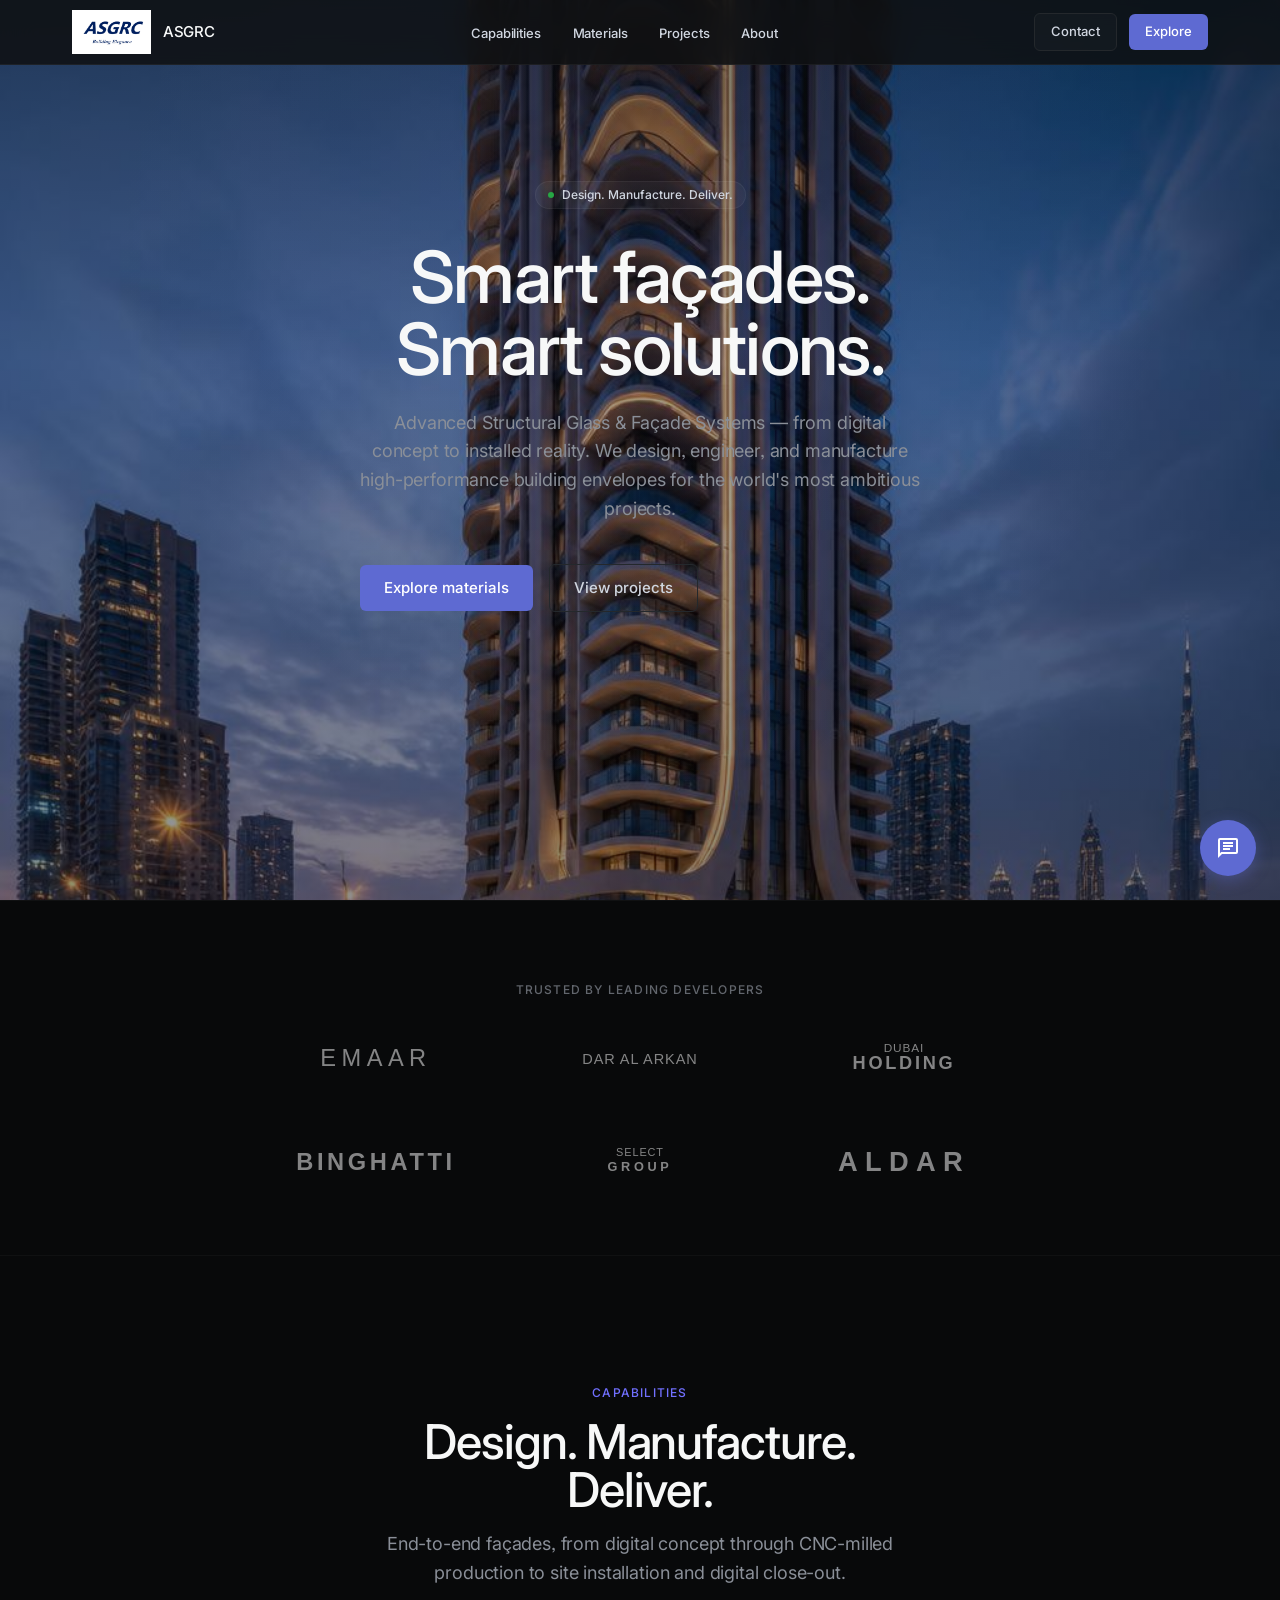
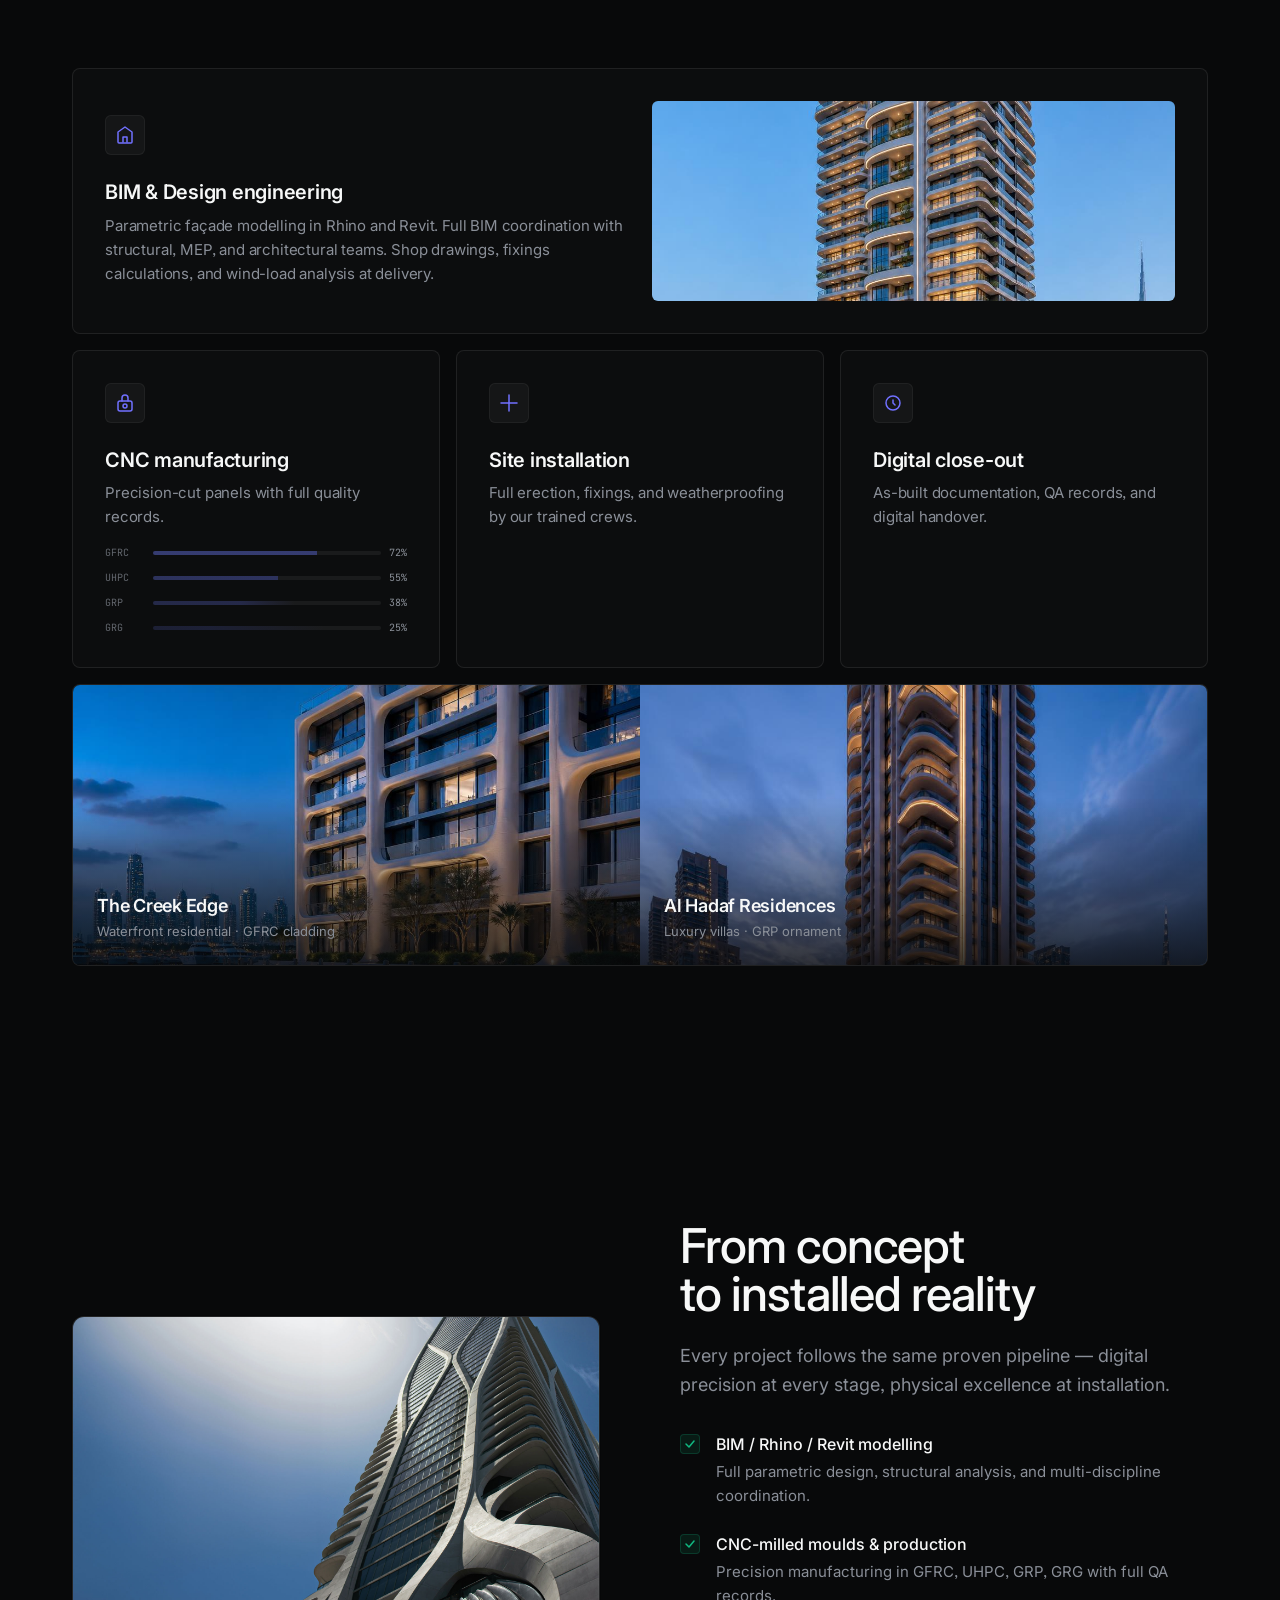
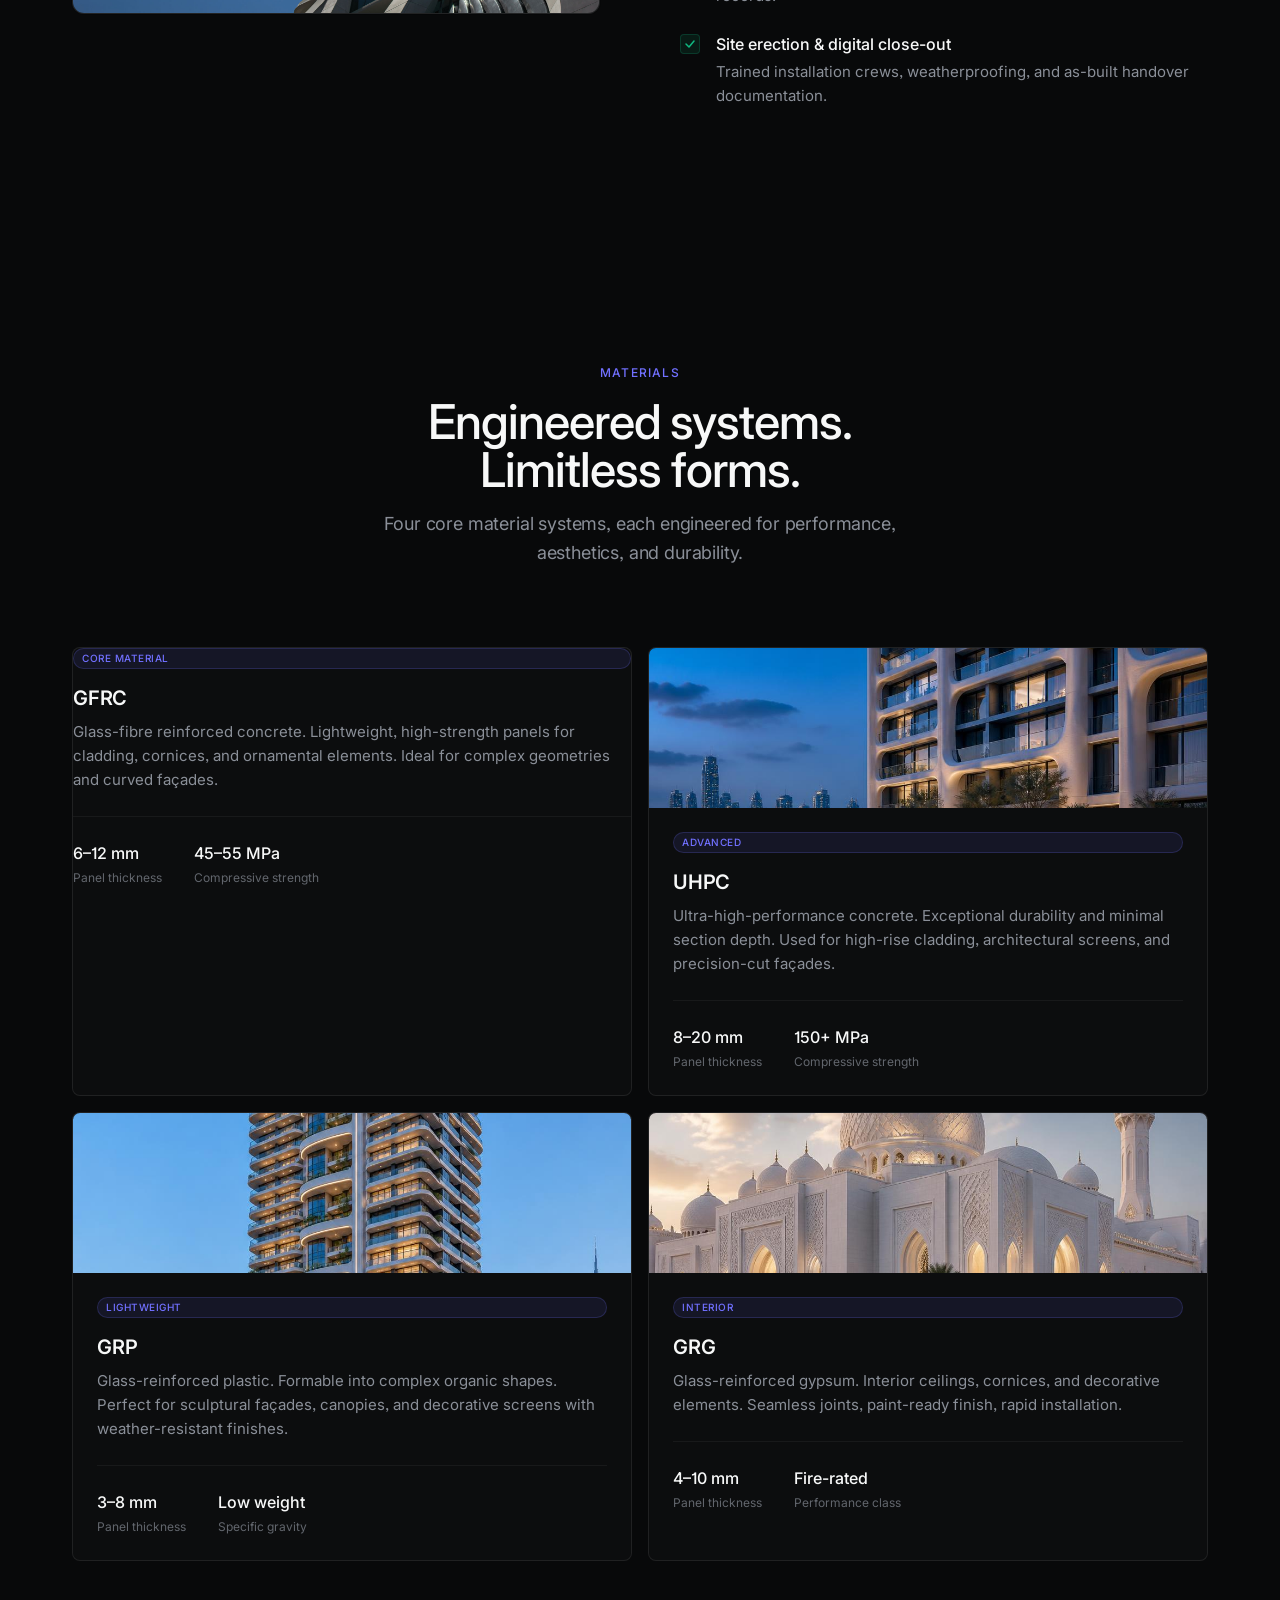
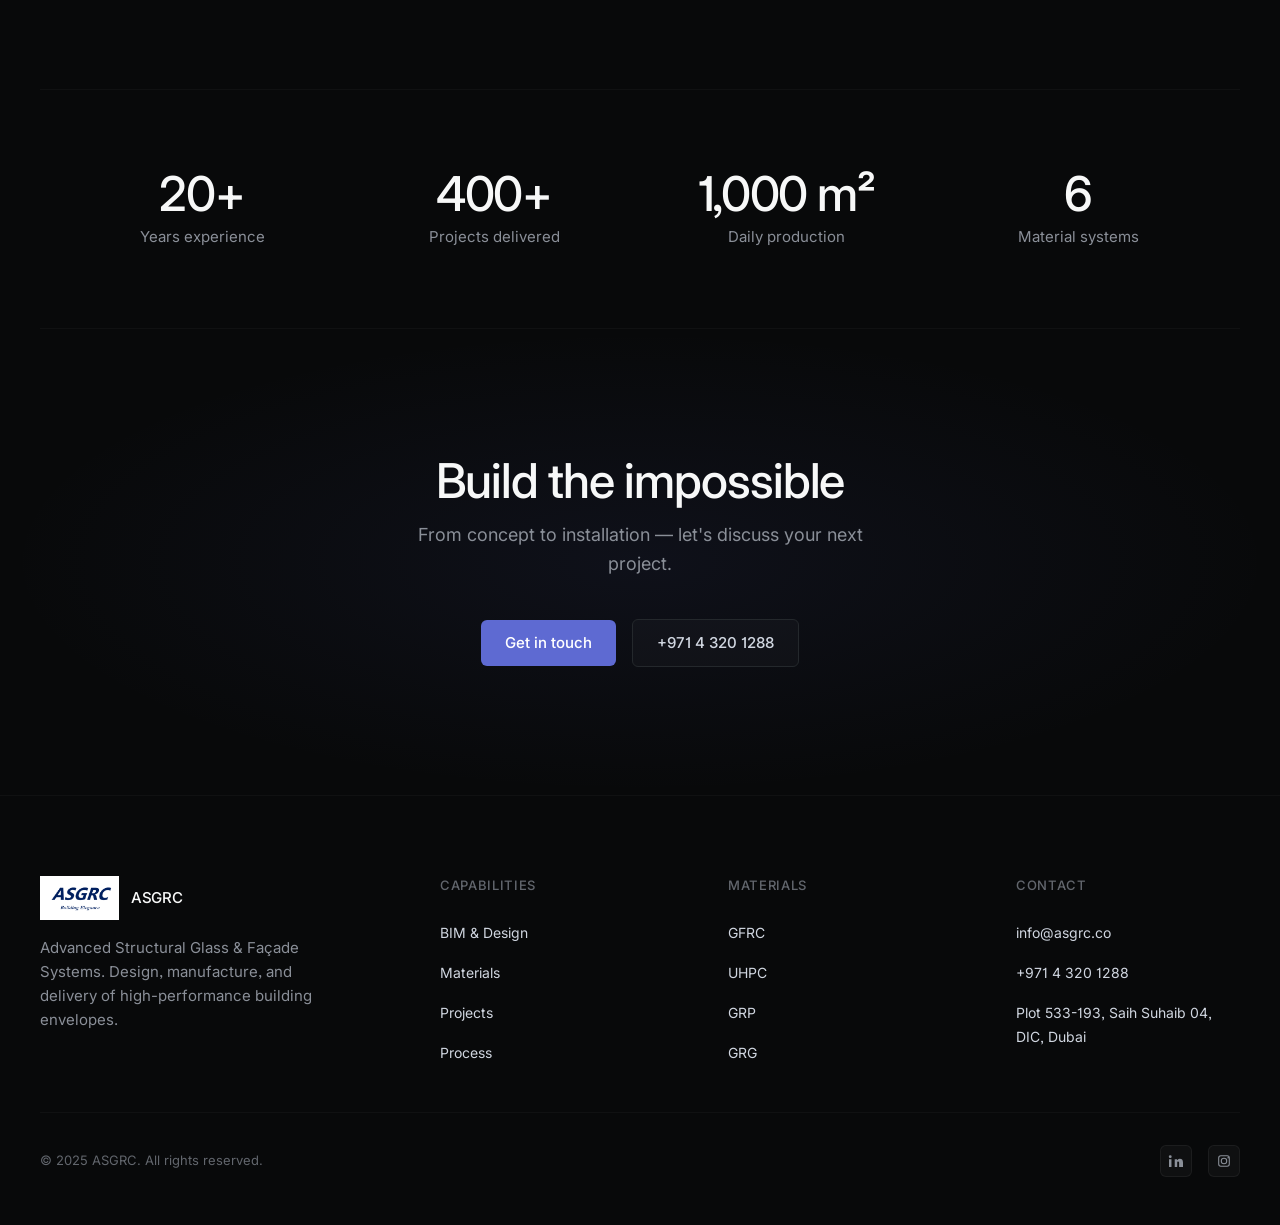
==== commit 8baf5a15: "Fix Capabilities section — proper 3-column bento grid - Card 1: Full width BIM card with side-by-sid" ====
--- a/index.html
+++ b/index.html
@@ -1608,22 +1608,26 @@
     </div>
 
     <div class="bento">
-      <!-- Card 1: Wide — BIM & Design -->
-      <div class="bento-card span-2">
-        <div class="bento-icon">
-          <svg viewBox="0 0 20 20" fill="none" stroke="currentColor" stroke-width="1.5" stroke-linecap="round" stroke-linejoin="round">
-            <path d="M3 17V7l7-5 7 5v10a1 1 0 01-1 1H4a1 1 0 01-1-1z"/>
-            <path d="M8 17v-5h4v5"/>
-          </svg>
+      <!-- Card 1: Full width — BIM & Design with image -->
+      <div class="bento-card" style="grid-column: 1 / -1;">
+        <div style="display:grid;grid-template-columns:1fr 1fr;gap:24px;align-items:center;">
+          <div>
+            <div class="bento-icon">
+              <svg viewBox="0 0 20 20" fill="none" stroke="currentColor" stroke-width="1.5" stroke-linecap="round" stroke-linejoin="round">
+                <path d="M3 17V7l7-5 7 5v10a1 1 0 01-1 1H4a1 1 0 01-1-1z"/>
+                <path d="M8 17v-5h4v5"/>
+              </svg>
+            </div>
+            <h3 class="bento-title">BIM &amp; Design engineering</h3>
+            <p class="bento-desc">Parametric façade modelling in Rhino and Revit. Full BIM coordination with structural, MEP, and architectural teams. Shop drawings, fixings calculations, and wind-load analysis at delivery.</p>
+          </div>
+          <div style="height:200px;border-radius:var(--radius-md);overflow:hidden;">
+            <img src="assets/img/urban.jpg" alt="Urban Oasis Tower" style="width:100%;height:100%;object-fit:cover;display:block;">
+          </div>
         </div>
-        <h3 class="bento-title">BIM &amp; Design engineering</h3>
-        <p class="bento-desc">Parametric façade modelling in Rhino and Revit. Full BIM coordination with structural, MEP, and architectural teams. Shop drawings, fixings calculations, and wind-load analysis at delivery.</p>
-        <div class="bento-visual" style="overflow:hidden;padding:0;background:transparent;">
-          <img src="assets/img/urban.jpg" alt="Urban Oasis Tower" style="width:100%;height:100%;min-height:160px;object-fit:cover;display:block;">
-        </div>
-      </div>
-
-      <!-- Card 2: Manufacturing -->
+      </div>
+
+      <!-- Card 2: CNC Manufacturing with material bars -->
       <div class="bento-card">
         <div class="bento-icon">
           <svg viewBox="0 0 20 20" fill="none" stroke="currentColor" stroke-width="1.5" stroke-linecap="round" stroke-linejoin="round">
@@ -1633,32 +1637,32 @@
           </svg>
         </div>
         <h3 class="bento-title">CNC manufacturing</h3>
-        <p class="bento-desc">Precision-cut GFRC, UHPC, GRP, and GRG panels. Digital close-out with full quality records. Our production capacity handles 1,000+ m² per day with tight tolerances.</p>
-        <div class="bento-visual" style="flex-direction: column; gap: 12px; align-items: stretch;">
-          <div style="display: flex; align-items: center; gap: 8px;">
-            <div style="font-size: 10px; color: var(--text-quaternary); font-family: 'JetBrains Mono', monospace; width: 48px;">GFRC</div>
-            <div style="height: 4px; flex: 1; border-radius: 2px; background: linear-gradient(90deg, rgba(94,106,210,0.5) 72%, rgba(255,255,255,0.06) 28%);"></div>
-            <div style="font-size: 10px; color: var(--text-tertiary); font-family: 'JetBrains Mono', monospace;">72%</div>
+        <p class="bento-desc">Precision-cut panels with full quality records.</p>
+        <div style="display:flex;flex-direction:column;gap:10px;margin-top:16px;">
+          <div style="display:flex;align-items:center;gap:8px;">
+            <span style="font-size:10px;color:var(--text-quaternary);font-family:'JetBrains Mono',monospace;width:40px;">GFRC</span>
+            <div style="height:4px;flex:1;border-radius:2px;background:linear-gradient(90deg,rgba(94,106,210,0.5) 72%,rgba(255,255,255,0.06) 28%);"></div>
+            <span style="font-size:10px;color:var(--text-tertiary);font-family:'JetBrains Mono',monospace;">72%</span>
           </div>
-          <div style="display: flex; align-items: center; gap: 8px;">
-            <div style="font-size: 10px; color: var(--text-quaternary); font-family: 'JetBrains Mono', monospace; width: 48px;">UHPC</div>
-            <div style="height: 4px; flex: 1; border-radius: 2px; background: linear-gradient(90deg, rgba(94,106,210,0.4) 55%, rgba(255,255,255,0.06) 45%);"></div>
-            <div style="font-size: 10px; color: var(--text-tertiary); font-family: 'JetBrains Mono', monospace;">55%</div>
+          <div style="display:flex;align-items:center;gap:8px;">
+            <span style="font-size:10px;color:var(--text-quaternary);font-family:'JetBrains Mono',monospace;width:40px;">UHPC</span>
+            <div style="height:4px;flex:1;border-radius:2px;background:linear-gradient(90deg,rgba(94,106,210,0.4) 55%,rgba(255,255,255,0.06) 45%);"></div>
+            <span style="font-size:10px;color:var(--text-tertiary);font-family:'JetBrains Mono',monospace;">55%</span>
           </div>
-          <div style="display: flex; align-items: center; gap: 8px;">
-            <div style="font-size: 10px; color: var(--text-quaternary); font-family: 'JetBrains Mono', monospace; width: 48px;">GRP</div>
-            <div style="height: 4px; flex: 1; border-radius: 2px; background: linear-gradient(90deg, rgba(94,106,210,0.3) 38%, rgba(255,255,255,0.06) 62%);"></div>
-            <div style="font-size: 10px; color: var(--text-tertiary); font-family: 'JetBrains Mono', monospace;">38%</div>
+          <div style="display:flex;align-items:center;gap:8px;">
+            <span style="font-size:10px;color:var(--text-quaternary);font-family:'JetBrains Mono',monospace;width:40px;">GRP</span>
+            <div style="height:4px;flex:1;border-radius:2px;background:linear-gradient(90deg,rgba(94,106,210,0.3) 38%,rgba(255,255,255,0.06) 62%);"></div>
+            <span style="font-size:10px;color:var(--text-tertiary);font-family:'JetBrains Mono',monospace;">38%</span>
           </div>
-          <div style="display: flex; align-items: center; gap: 8px;">
-            <div style="font-size: 10px; color: var(--text-quaternary); font-family: 'JetBrains Mono', monospace; width: 48px;">GRG</div>
-            <div style="height: 4px; flex: 1; border-radius: 2px; background: linear-gradient(90deg, rgba(94,106,210,0.2) 25%, rgba(255,255,255,0.06) 75%);"></div>
-            <div style="font-size: 10px; color: var(--text-tertiary); font-family: 'JetBrains Mono', monospace;">25%</div>
+          <div style="display:flex;align-items:center;gap:8px;">
+            <span style="font-size:10px;color:var(--text-quaternary);font-family:'JetBrains Mono',monospace;width:40px;">GRG</span>
+            <div style="height:4px;flex:1;border-radius:2px;background:linear-gradient(90deg,rgba(94,106,210,0.2) 25%,rgba(255,255,255,0.06) 75%);"></div>
+            <span style="font-size:10px;color:var(--text-tertiary);font-family:'JetBrains Mono',monospace;">25%</span>
           </div>
         </div>
       </div>
 
-      <!-- Card 3: Installation -->
+      <!-- Card 3: Site installation -->
       <div class="bento-card">
         <div class="bento-icon">
           <svg viewBox="0 0 20 20" fill="none" stroke="currentColor" stroke-width="1.5" stroke-linecap="round" stroke-linejoin="round">
@@ -1666,10 +1670,10 @@
           </svg>
         </div>
         <h3 class="bento-title">Site installation</h3>
-        <p class="bento-desc">Full erection, fixings, and weatherproofing by our trained crews. Safety-compliant, programme-aligned delivery on site.</p>
-      </div>
-
-      <!-- Card 4 -->
+        <p class="bento-desc">Full erection, fixings, and weatherproofing by our trained crews.</p>
+      </div>
+
+      <!-- Card 4: Digital close-out -->
       <div class="bento-card">
         <div class="bento-icon">
           <svg viewBox="0 0 20 20" fill="none" stroke="currentColor" stroke-width="1.5" stroke-linecap="round" stroke-linejoin="round">
@@ -1678,22 +1682,22 @@
           </svg>
         </div>
         <h3 class="bento-title">Digital close-out</h3>
-        <p class="bento-desc">As-built documentation, QA records, and digital handover — everything the client needs for commissioning.</p>
-      </div>
-
-      <!-- Card 5: Wide — Projects -->
-      <div class="bento-card span-3" id="projects" style="padding:0;overflow:hidden;">
-        <div style="display:grid;grid-template-columns:1fr 1fr;gap:0;height:100%;min-height:320px;">
+        <p class="bento-desc">As-built documentation, QA records, and digital handover.</p>
+      </div>
+
+      <!-- Card 5: Projects showcase — full width -->
+      <div class="bento-card" id="projects" style="grid-column:1 / -1;padding:0;overflow:hidden;">
+        <div style="display:grid;grid-template-columns:1fr 1fr;height:280px;">
           <div style="position:relative;overflow:hidden;">
-            <img src="assets/img/creek.jpg" alt="The Creek Edge" style="width:100%;height:100%;min-height:320px;object-fit:cover;display:block;position:absolute;inset:0;">
-            <div style="position:absolute;inset:0;background:linear-gradient(180deg, transparent 40%, rgba(8,9,10,0.8) 100%);display:flex;flex-direction:column;justify-content:flex-end;padding:24px;">
+            <img src="assets/img/creek.jpg" alt="The Creek Edge" style="width:100%;height:100%;object-fit:cover;display:block;position:absolute;inset:0;">
+            <div style="position:absolute;inset:0;background:linear-gradient(180deg,transparent 40%,rgba(8,9,10,0.8) 100%);display:flex;flex-direction:column;justify-content:flex-end;padding:24px;">
               <div style="font-size:18px;font-weight:590;color:#f7f8f8;line-height:1.33;letter-spacing:-0.24px;margin-bottom:4px;">The Creek Edge</div>
               <div style="font-size:13px;color:#8a8f98;line-height:1.5;">Waterfront residential · GFRC cladding</div>
             </div>
           </div>
           <div style="position:relative;overflow:hidden;">
-            <img src="assets/img/ahad.jpg" alt="Al Hadaf Residences" style="width:100%;height:100%;min-height:320px;object-fit:cover;display:block;position:absolute;inset:0;">
-            <div style="position:absolute;inset:0;background:linear-gradient(180deg, transparent 40%, rgba(8,9,10,0.8) 100%);display:flex;flex-direction:column;justify-content:flex-end;padding:24px;">
+            <img src="assets/img/ahad.jpg" alt="Al Hadaf Residences" style="width:100%;height:100%;object-fit:cover;display:block;position:absolute;inset:0;">
+            <div style="position:absolute;inset:0;background:linear-gradient(180deg,transparent 40%,rgba(8,9,10,0.8) 100%);display:flex;flex-direction:column;justify-content:flex-end;padding:24px;">
               <div style="font-size:18px;font-weight:590;color:#f7f8f8;line-height:1.33;letter-spacing:-0.24px;margin-bottom:4px;">Al Hadaf Residences</div>
               <div style="font-size:13px;color:#8a8f98;line-height:1.5;">Luxury villas · GRP ornament</div>
             </div>
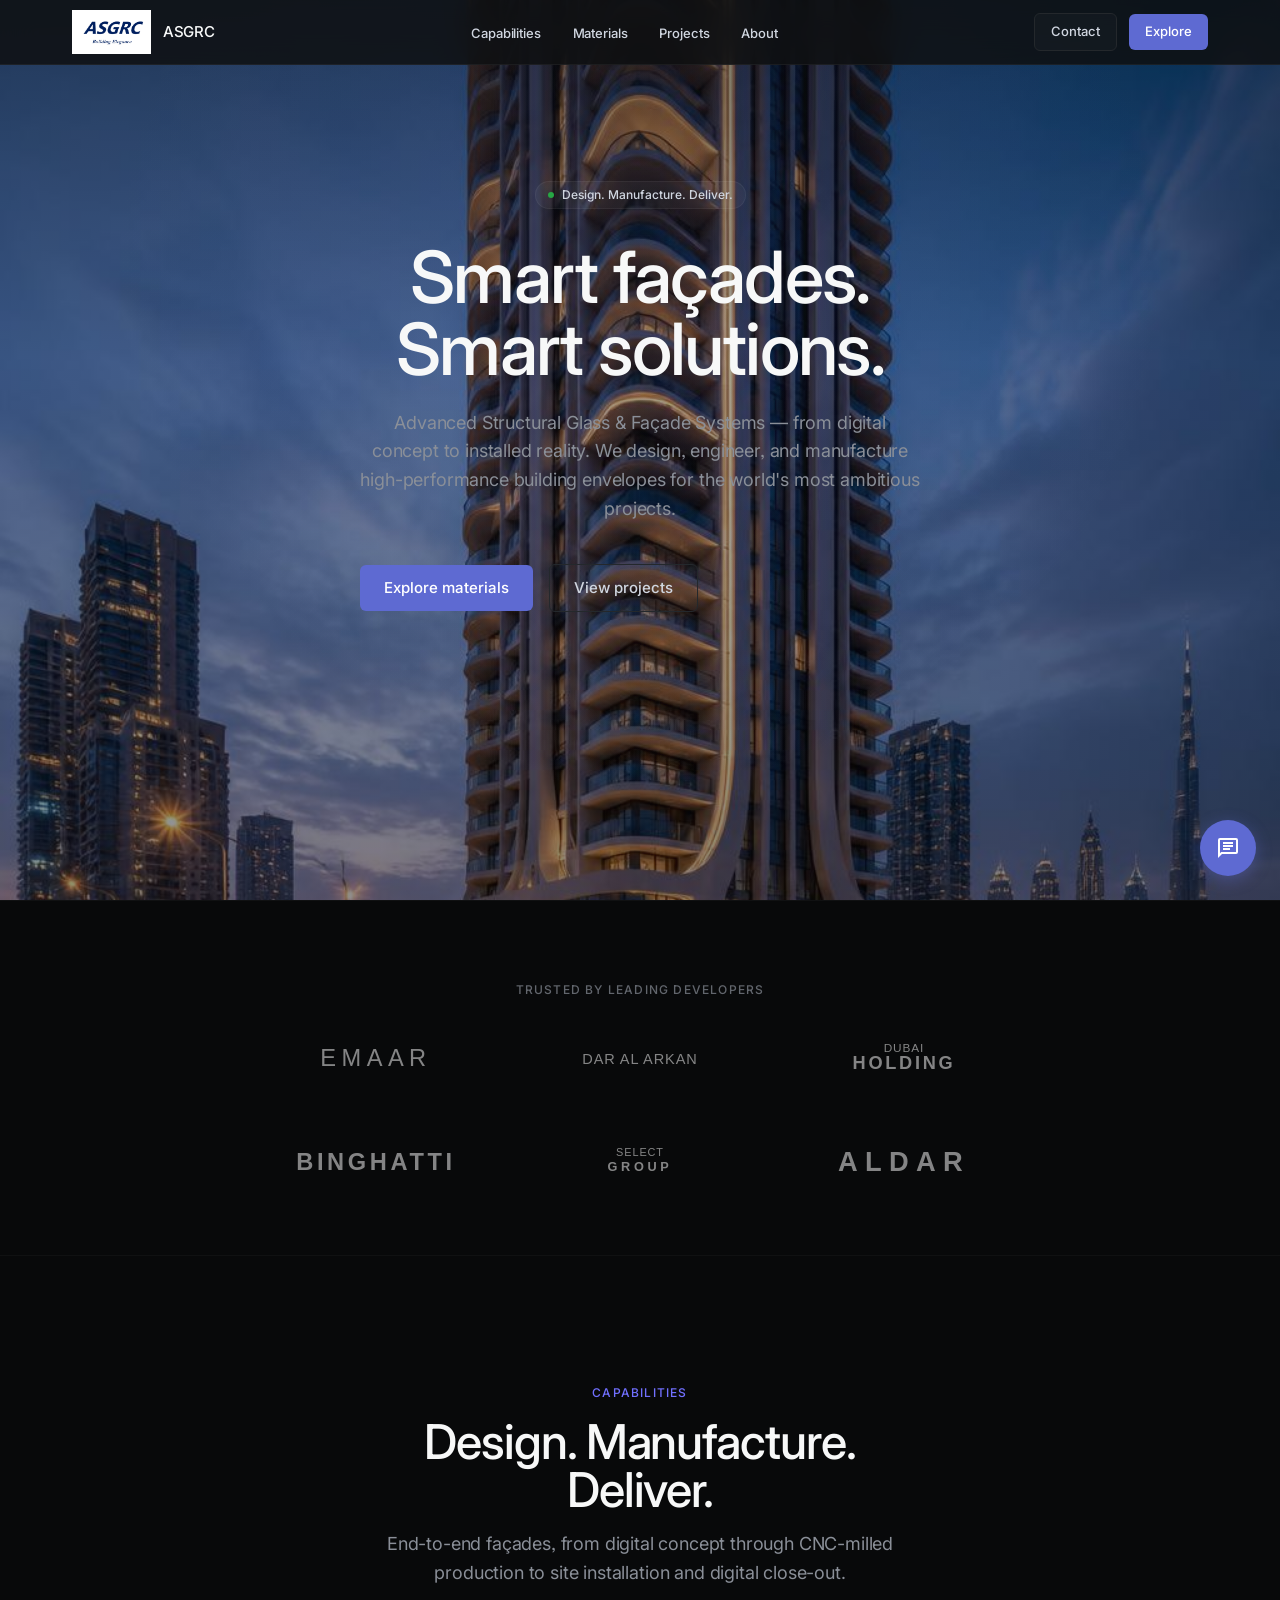
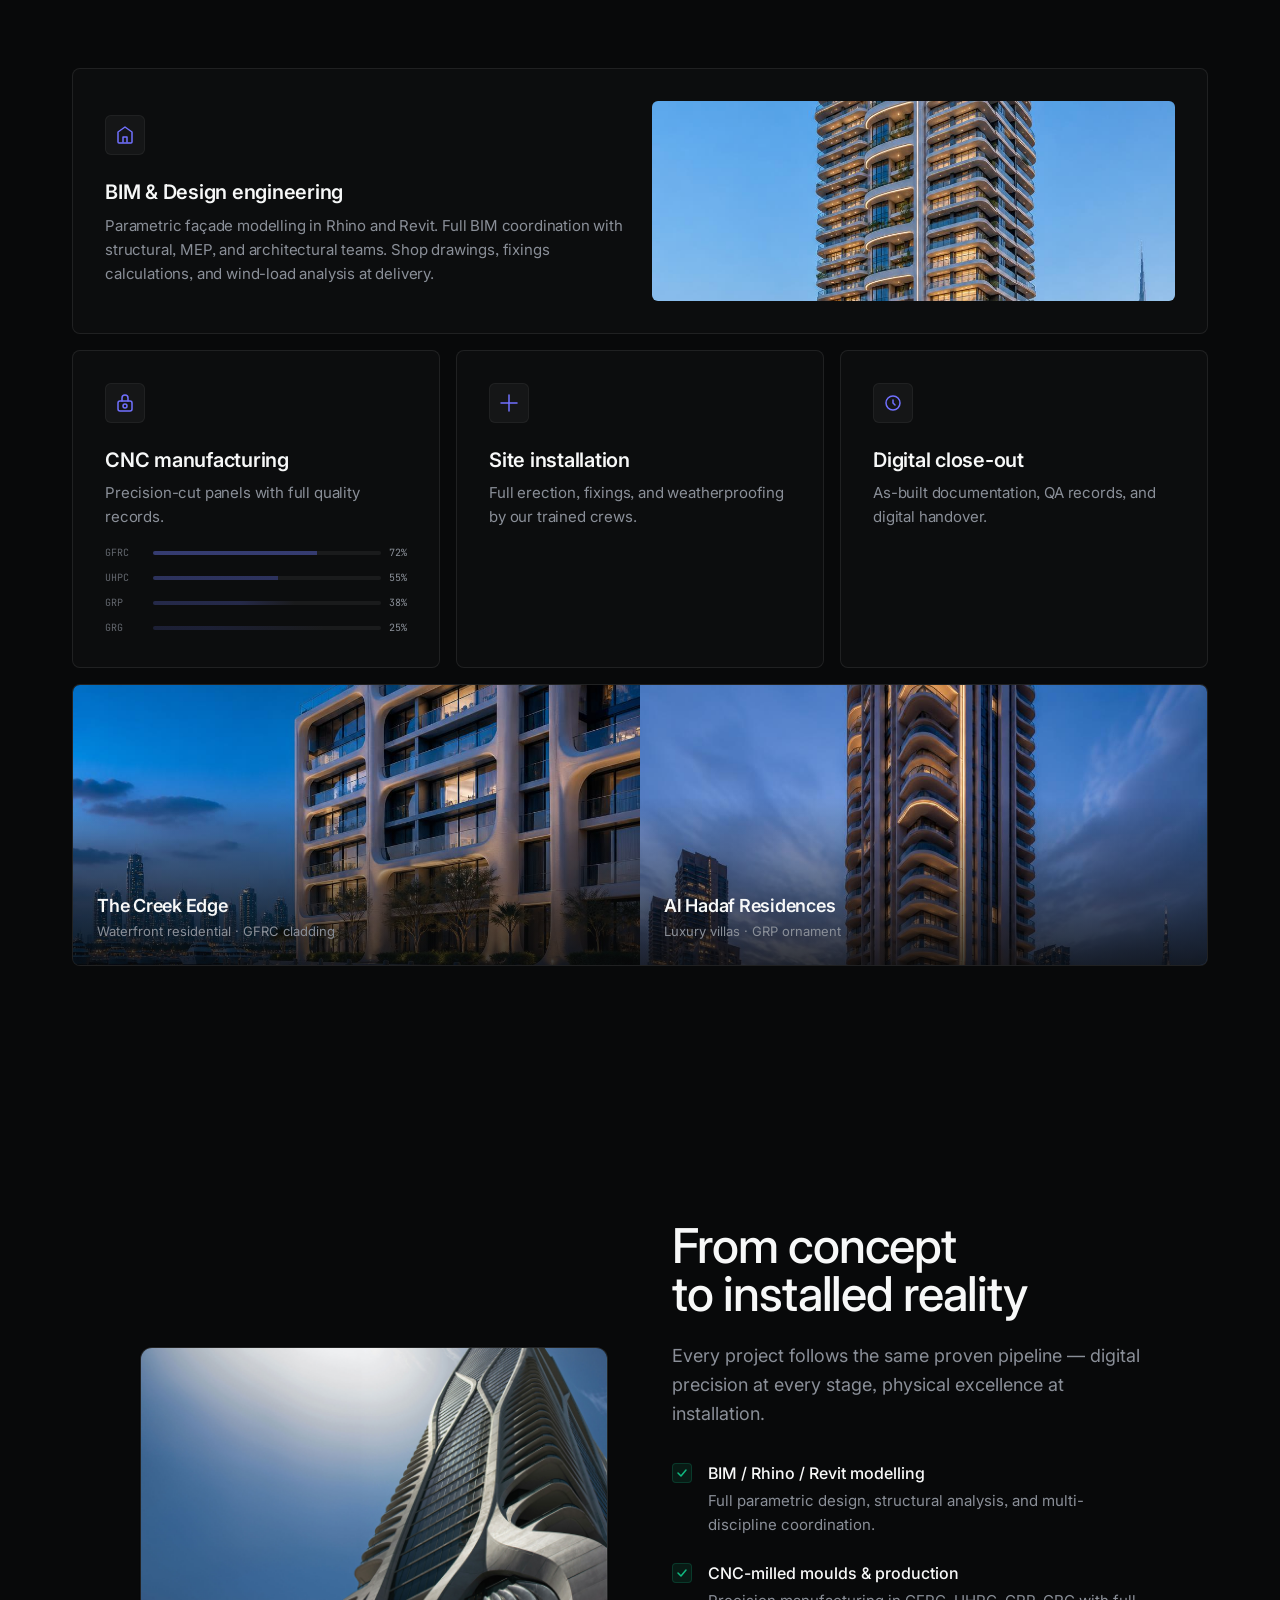
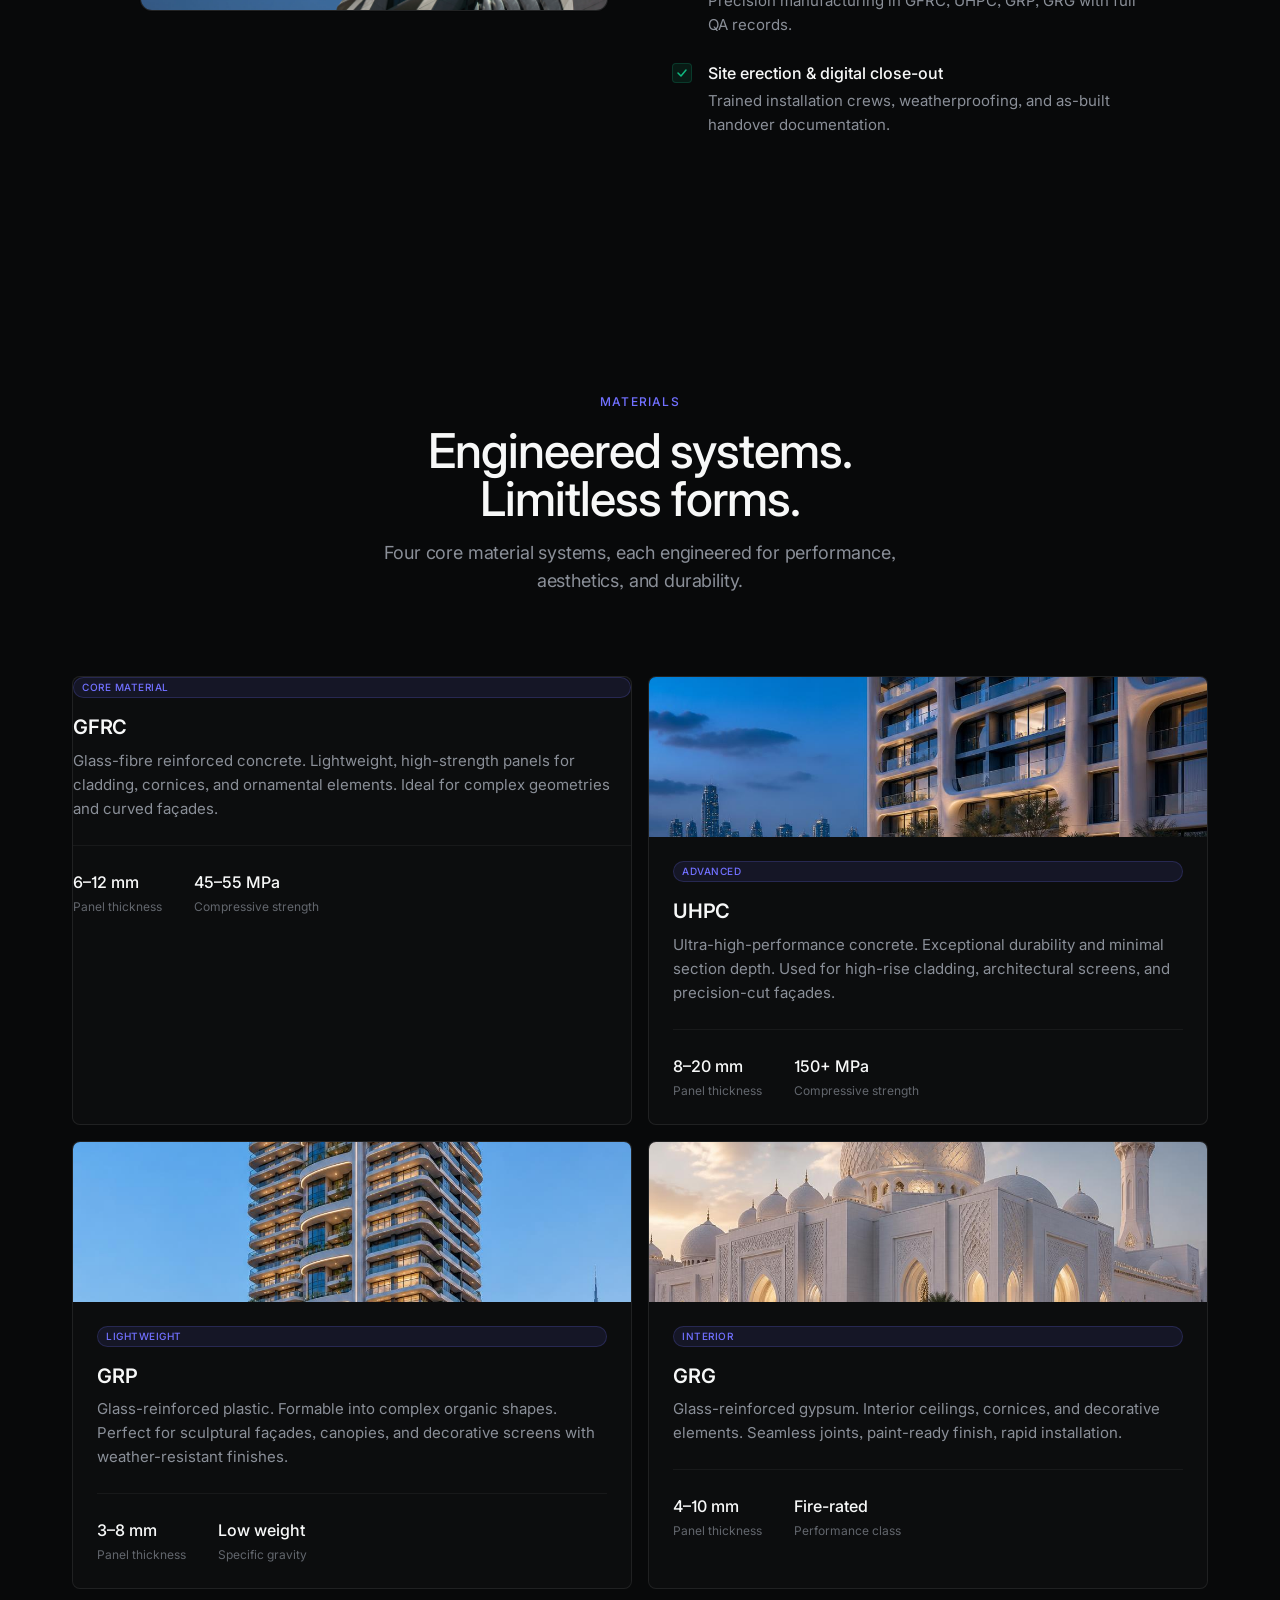
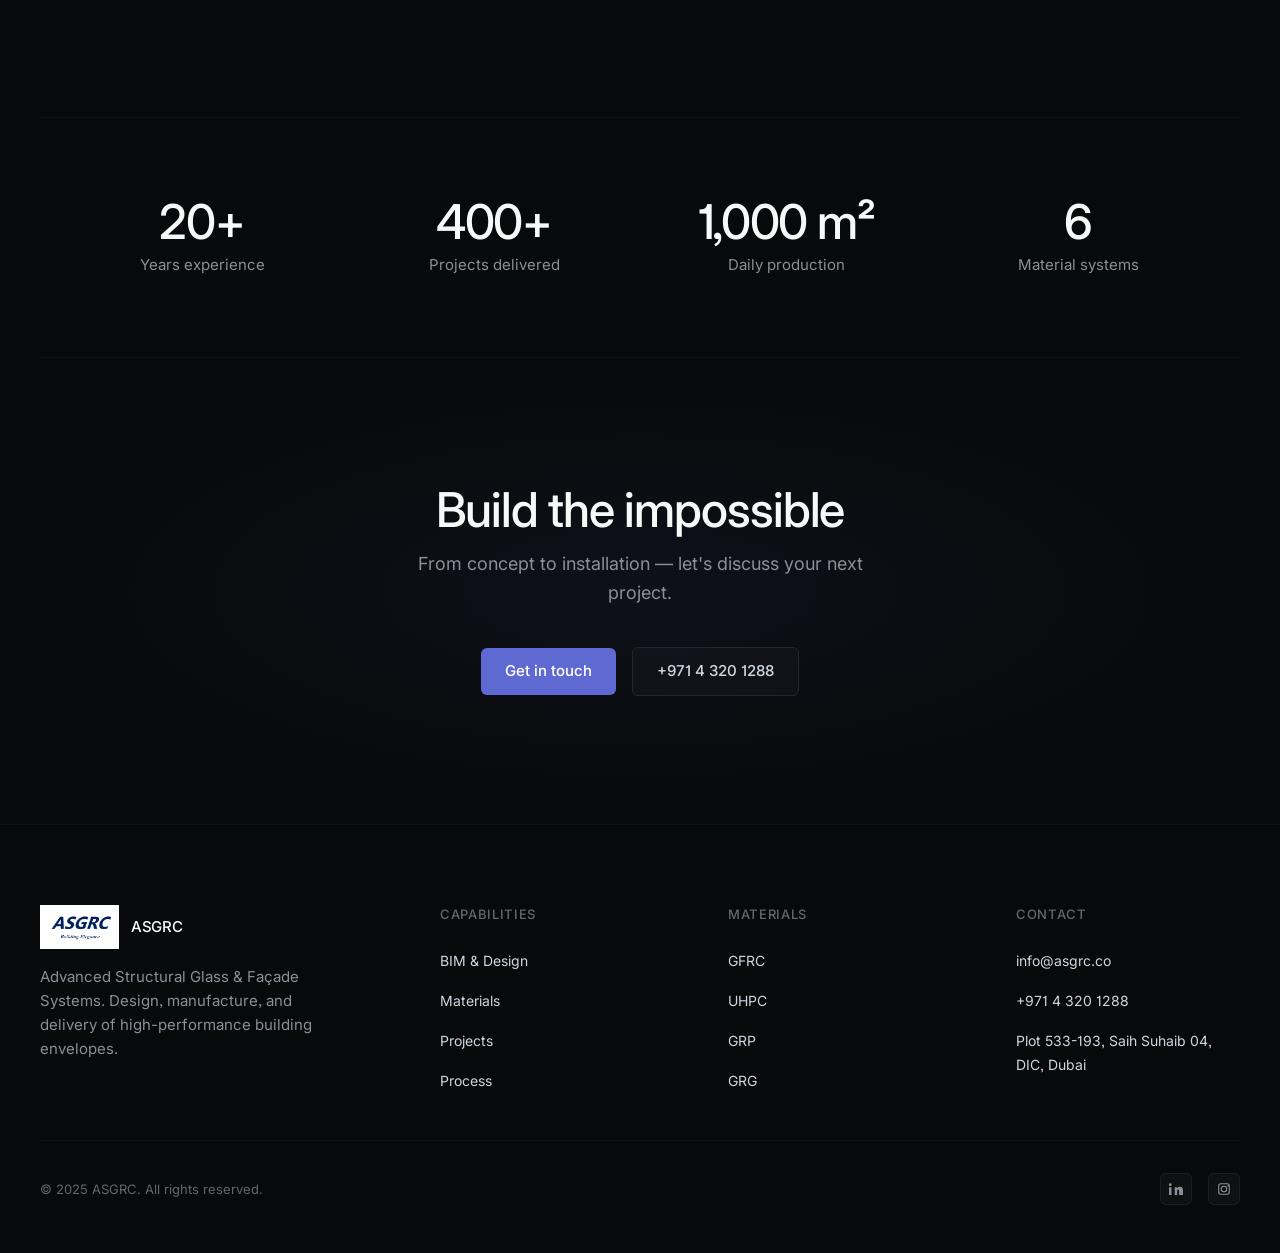
==== commit 335acd4a: "Center split-layout — 'From concept to installed reality' section - Added max-width: 1000px and marg" ====
--- a/index.html
+++ b/index.html
@@ -645,8 +645,10 @@
     .split-layout {
       display: grid;
       grid-template-columns: 1fr 1fr;
-      gap: 80px;
-      align-items: center;
+      gap: 64px;
+      align-items: center;
+      max-width: 1000px;
+      margin: 0 auto;
     }
 
     .split-visual {
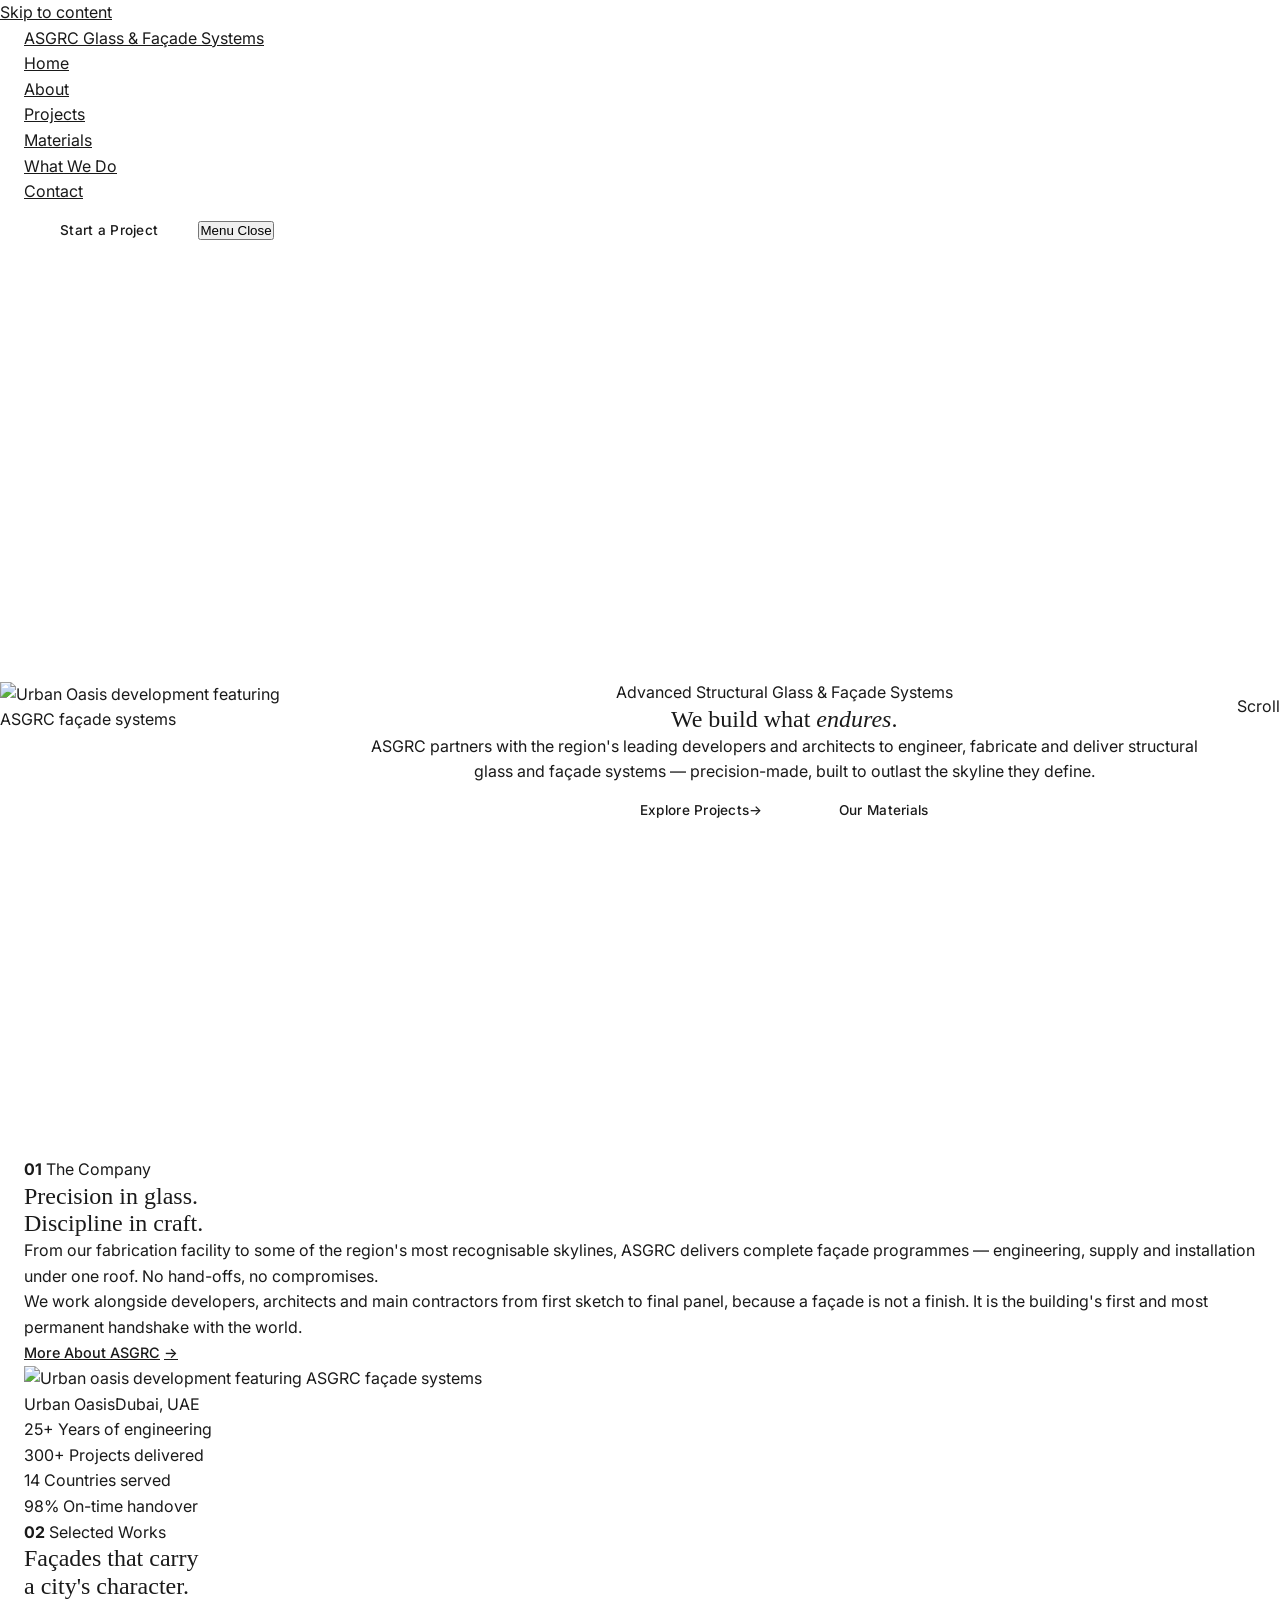
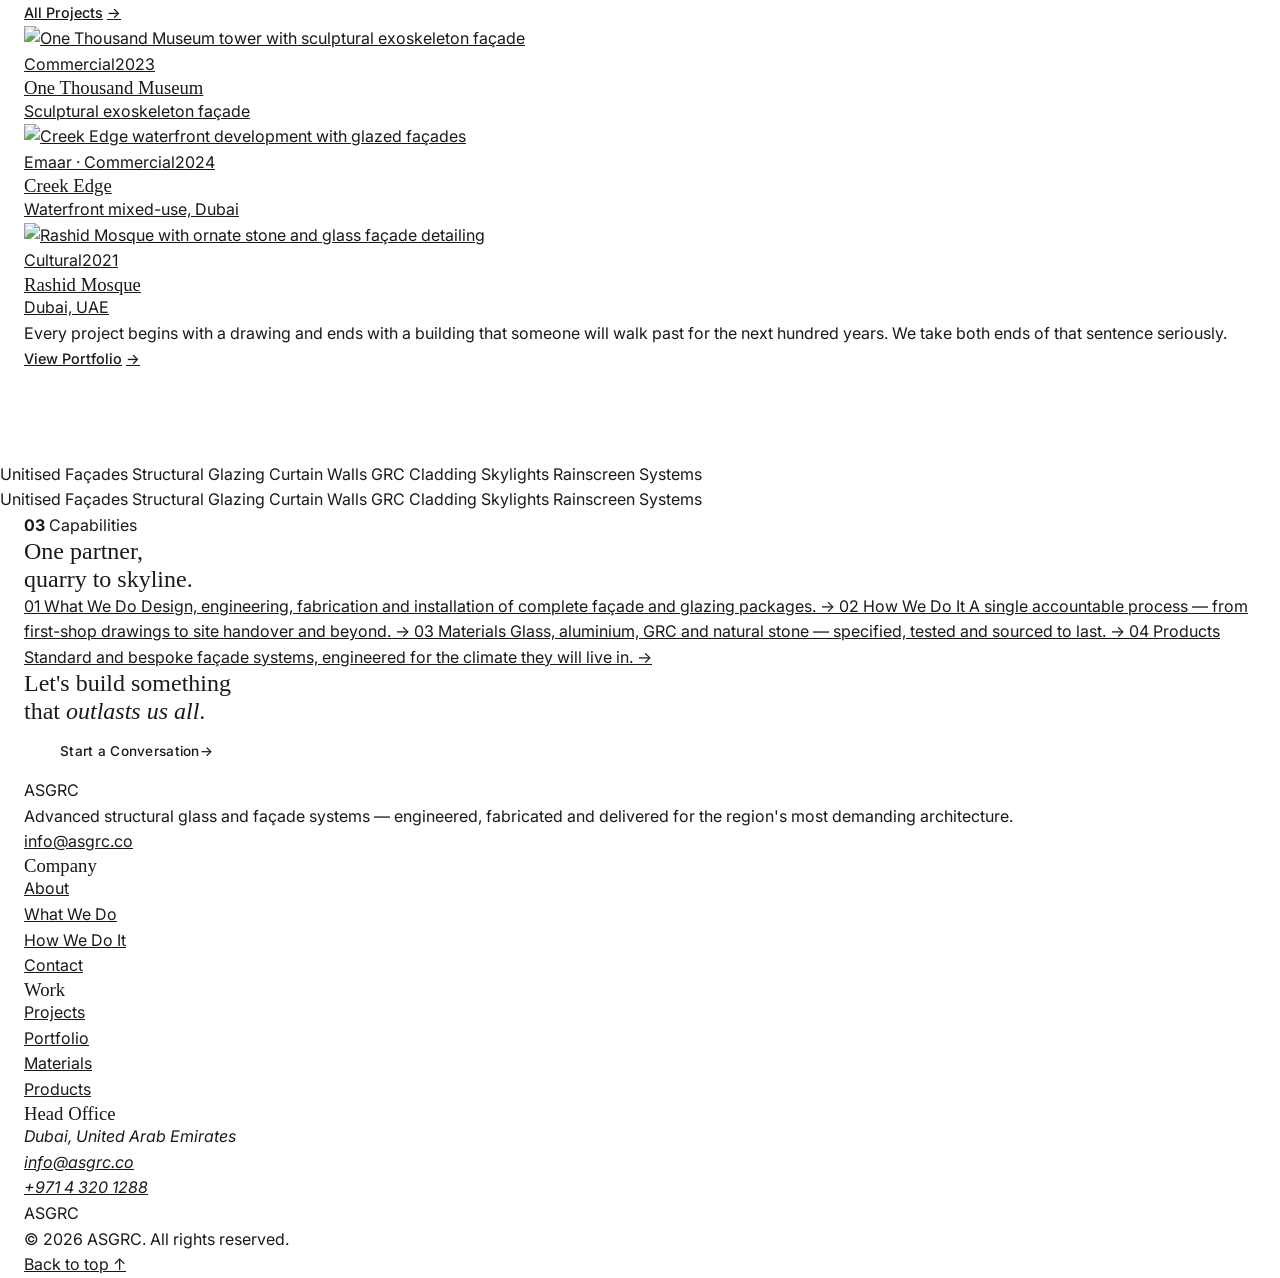
==== commit 7833107b: "Add files via upload" ====
--- a/index.html
+++ b/index.html
@@ -1,2115 +1,355 @@
-<!DOCTYPE html>
-<html lang="en">
-<head>
-  <meta charset="UTF-8">
-  <meta name="viewport" content="width=device-width, initial-scale=1.0">
-  <title>ASGRC — Advanced Structural Glass & Façade Systems</title>
-  <link rel="preconnect" href="https://fonts.googleapis.com">
-  <link rel="preconnect" href="https://fonts.gstatic.com" crossorigin>
-  <link href="https://fonts.googleapis.com/css2?family=Inter:wght@300;400;500;600&family=JetBrains+Mono:wght@400;500&display=swap" rel="stylesheet">
-  <style>
-    :root {
-      --bg-canvas: #08090a;
-      --bg-panel: #0f1011;
-      --bg-surface: #191a1b;
-      --bg-secondary: #28282c;
-      --bg-hover: #1e1f20;
-      --text-primary: #f7f8f8;
-      --text-secondary: #d0d6e0;
-      --text-tertiary: #8a8f98;
-      --text-quaternary: #62666d;
-      --accent-brand: #5e6ad2;
-      --accent-violet: #7170ff;
-      --accent-hover: #828fff;
-      --accent-green: #27a644;
-      --accent-emerald: #10b981;
-      --border-primary: rgba(255, 255, 255, 0.05);
-      --border-secondary: rgba(255, 255, 255, 0.08);
-      --border-tertiary: rgba(255, 255, 255, 0.03);
-      --radius-md: 6px;
-      --radius-card: 8px;
-      --radius-panel: 12px;
-      --radius-pill: 9999px;
-      --radius-circle: 50%;
-      --radius-sm: 4px;
-    }
-
-    *, *::before, *::after { margin: 0; padding: 0; box-sizing: border-box; }
-
-    html { scroll-behavior: smooth; -webkit-font-smoothing: antialiased; -moz-osx-font-smoothing: grayscale; }
-
-    body {
-      font-family: 'Inter', system-ui, -apple-system, 'Segoe UI', Roboto, sans-serif;
-      font-feature-settings: "cv01", "ss03";
-      color: var(--text-secondary);
-      background: var(--bg-canvas);
-      line-height: 1.5;
-      overflow-x: hidden;
-      position: relative;
-    }
-
-    /* ========================================
-       NAVIGATION
-       ======================================== */
-    .nav {
-      position: fixed;
-      top: 0; left: 0; right: 0;
-      z-index: 100;
-      background: rgba(15, 16, 17, 0.85);
-      backdrop-filter: blur(16px);
-      -webkit-backdrop-filter: blur(16px);
-      border-bottom: 1px solid var(--border-primary);
-    }
-
-    .nav-inner {
-      max-width: 1200px;
-      margin: 0 auto;
-      padding: 0 32px;
-      height: 64px;
-      display: flex;
-      align-items: center;
-      justify-content: space-between;
-    }
-
-    .nav-brand {
-      display: flex;
-      align-items: center;
-      gap: 12px;
-      text-decoration: none;
-      color: var(--text-primary);
-      font-weight: 510;
-      font-size: 15px;
-      letter-spacing: -0.165px;
-    }
-
-    .nav-logo {
-      height: 44px;
-      width: auto;
-      display: block;
-    }
-
-    .nav-logo img {
-      height: 100%;
-      width: auto;
-      display: block;
-    }
-
-    .nav-links {
-      display: flex;
-      align-items: center;
-      gap: 32px;
-      list-style: none;
-    }
-
-    .nav-links a {
-      color: var(--text-secondary);
-      text-decoration: none;
-      font-size: 13px;
-      font-weight: 510;
-      letter-spacing: -0.13px;
-      transition: color 0.15s ease;
-    }
-
-    .nav-links a:hover { color: var(--text-primary); }
-
-    .nav-cta { display: flex; align-items: center; gap: 12px; }
-
-    .btn-ghost {
-      display: inline-flex;
-      align-items: center;
-      justify-content: center;
-      padding: 8px 16px;
-      font-size: 13px;
-      font-weight: 510;
-      font-family: inherit;
-      font-feature-settings: "cv01", "ss03";
-      color: var(--text-secondary);
-      background: rgba(255, 255, 255, 0.02);
-      border: 1px solid rgba(36, 40, 44, 1);
-      border-radius: var(--radius-md);
-      cursor: pointer;
-      text-decoration: none;
-      transition: all 0.15s ease;
-      white-space: nowrap;
-    }
-
-    .btn-ghost:hover {
-      background: rgba(255, 255, 255, 0.04);
-      color: var(--text-primary);
-      border-color: rgba(255, 255, 255, 0.15);
-      box-shadow: 0 0 20px rgba(255, 255, 255, 0.03);
-    }
-
-    .btn-primary {
-      display: inline-flex;
-      align-items: center;
-      justify-content: center;
-      padding: 8px 16px;
-      font-size: 13px;
-      font-weight: 510;
-      font-family: inherit;
-      font-feature-settings: "cv01", "ss03";
-      color: white;
-      background: var(--accent-brand);
-      border: none;
-      border-radius: var(--radius-md);
-      cursor: pointer;
-      text-decoration: none;
-      transition: all 0.25s cubic-bezier(0.4, 0, 0.2, 1);
-      white-space: nowrap;
-      position: relative;
-      overflow: hidden;
-    }
-
-    .btn-primary::before {
-      content: '';
-      position: absolute;
-      inset: 0;
-      background: linear-gradient(135deg, rgba(255,255,255,0.15) 0%, transparent 50%);
-      opacity: 0;
-      transition: opacity 0.25s ease;
-      pointer-events: none;
-    }
-
-    .btn-primary:hover {
-      background: var(--accent-hover);
-      transform: translateY(-1px);
-      box-shadow: 0 4px 20px rgba(94, 106, 210, 0.35);
-    }
-
-    .btn-primary:hover::before {
-      opacity: 1;
-    }
-
-    .btn-primary:active {
-      transform: translateY(0);
-      box-shadow: 0 2px 8px rgba(94, 106, 210, 0.25);
-    }
-
-    .nav-mobile-toggle {
-      display: none;
-      width: 32px; height: 32px;
-      align-items: center;
-      justify-content: center;
-      background: none;
-      border: none;
-      cursor: pointer;
-      color: var(--text-secondary);
-    }
-
-    /* ========================================
-       HERO
-       ======================================== */
-        .hero {
-      min-height: 100vh;
-      display: flex;
-      flex-direction: column;
-      align-items: center;
-      justify-content: center;
-      text-align: center;
-      padding: 128px 32px 96px;
-      position: relative;
-      overflow: hidden;
-    }
-
-    .hero-text {
-      max-width: 900px;
-      margin: 0 auto;
-      padding: 0 24px;
-      position: relative;
-      z-index: 2;
-    }
-
-    .hero-visual-spacer {
-      width: 100%;
-      max-width: 960px;
-      margin: 48px auto 0;
-      height: 12px;
-    }
-
-    /* ========== HERO BACKGROUND SLIDESHOW (CSS only) ========== */
-    .hero-bg {
-      position: absolute;
-      inset: 0;
-      z-index: 0;
-    }
-
-    .hero-bg-layer {
-      position: absolute;
-      inset: 0;
-      background-size: cover;
-      background-position: center center;
-      background-repeat: no-repeat;
-    }
-
-    .hero-bg-layer:nth-child(1) {
-      background-image: url('assets/img/header-bg.jpg');
-      animation: heroSlide1 20s infinite;
-    }
-    .hero-bg-layer:nth-child(2) {
-      background-image: url('assets/img/urban.jpg');
-      animation: heroSlide2 20s infinite;
-    }
-    .hero-bg-layer:nth-child(3) {
-      background-image: url('assets/img/creek.jpg');
-      animation: heroSlide3 20s infinite;
-    }
-    .hero-bg-layer:nth-child(4) {
-      background-image: url('assets/img/ahad.jpg');
-      animation: heroSlide4 20s infinite;
-    }
-
-    @keyframes heroSlide1 {
-      0%, 25% { opacity: 1; }
-      25.01%, 100% { opacity: 0; }
-    }
-    @keyframes heroSlide2 {
-      0%, 24.99% { opacity: 0; }
-      25%, 50% { opacity: 1; }
-      50.01%, 100% { opacity: 0; }
-    }
-    @keyframes heroSlide3 {
-      0%, 49.99% { opacity: 0; }
-      50%, 75% { opacity: 1; }
-      75.01%, 100% { opacity: 0; }
-    }
-    @keyframes heroSlide4 {
-      0%, 74.99% { opacity: 0; }
-      75%, 100% { opacity: 1; }
-    }
-
-    /* Dark overlay for text readability */
-    .hero-overlay {
-      position: absolute;
-      inset: 0;
-      z-index: 1;
-      background: linear-gradient(180deg,
-        rgba(8, 9, 10, 0.55) 0%,
-        rgba(8, 9, 10, 0.35) 40%,
-        rgba(8, 9, 10, 0.45) 100%
-      );
-      pointer-events: none;
-    }
-
-    .hero::before {
-      content: '';
-      position: absolute;
-      inset: 0;
-      background: radial-gradient(ellipse at 50% 30%, rgba(94, 106, 210, 0.06) 0%, transparent 60%);
-      pointer-events: none;
-      z-index: 2;
-    }
-
-    .hero-eyebrow {
-      display: inline-flex;
-      align-items: center;
-      gap: 8px;
-      padding: 4px 12px;
-      font-size: 12px;
-      font-weight: 510;
-      color: var(--text-secondary);
-      background: rgba(255, 255, 255, 0.04);
-      border: 1px solid var(--border-primary);
-      border-radius: var(--radius-pill);
-      margin-bottom: 32px;
-      position: relative;
-      z-index: 1;
-    }
-
-    .hero-eyebrow-dot {
-      width: 6px; height: 6px;
-      background: var(--accent-green);
-      border-radius: var(--radius-circle);
-      animation: pulse 2s ease-in-out infinite;
-    }
-
-    @keyframes pulse {
-      0%, 100% { opacity: 1; }
-      50% { opacity: 0.4; }
-    }
-
-    .hero h1 {
-      font-size: 72px;
-      font-weight: 510;
-      line-height: 1.00;
-      letter-spacing: -1.584px;
-      color: var(--text-primary);
-      margin-bottom: 24px;
-      max-width: 800px;
-      position: relative;
-      z-index: 1;
-    }
-
-    .hero-subtitle {
-      font-size: 18px;
-      font-weight: 400;
-      line-height: 1.60;
-      letter-spacing: -0.165px;
-      color: var(--text-tertiary);
-      max-width: 560px;
-      margin-bottom: 40px;
-      position: relative;
-      z-index: 1;
-    }
-
-    .hero-actions {
-      display: flex;
-      align-items: center;
-      gap: 16px;
-      margin-bottom: 80px;
-      position: relative;
-      z-index: 1;
-    }
-
-    .hero-actions .btn-primary { padding: 12px 24px; font-size: 15px; }
-    .hero-actions .btn-ghost { padding: 12px 24px; font-size: 15px; }
-
-    
-
-    .hero-visual-frame {
-      position: relative;
-      border: 1px solid var(--border-secondary);
-      border-radius: var(--radius-panel);
-      overflow: hidden;
-      box-shadow: 0 0 0 1px rgba(0, 0, 0, 0.2), 0 2px 4px rgba(0, 0, 0, 0.4);
-    }
-
-    .hero-visual-img {
-      width: 100%;
-      display: block;
-      min-height: 320px;
-      object-fit: cover;
-    }
-
-    
-
-    /* ========================================
-       HERO SLIDESHOW
-       ======================================== */
-    
-
-    
-
-    
-
-    /* ========================================
-       LOGO STRIP
-       ======================================== */
-    .logos {
-      padding: 80px 32px;
-      text-align: center;
-      border-top: 1px solid var(--border-tertiary);
-      border-bottom: 1px solid var(--border-tertiary);
-    }
-
-    .logos-label {
-      font-size: 12px;
-      font-weight: 510;
-      text-transform: uppercase;
-      letter-spacing: 0.1em;
-      color: var(--text-quaternary);
-      margin-bottom: 32px;
-    }
-
-    .logos-strip {
-      display: flex;
-      align-items: center;
-      justify-content: center;
-      gap: 64px;
-      flex-wrap: wrap;
-      max-width: 900px;
-      margin: 0 auto;
-    }
-
-    .logo-item {
-      display: inline-block;
-      max-height: 40px;
-      opacity: 0.5;
-      transition: opacity 0.25s ease, transform 0.25s ease;
-      filter: brightness(0) invert(1);
-    }
-
-    .logo-item:hover {
-      opacity: 1;
-      transform: scale(1.05);
-    }
-
-    .logo-svg {
-      height: 40px;
-      width: auto;
-      display: block;
-    }
-
-    /* ========================================
-       SECTION SHARED
-       ======================================== */
-    .section {
-      padding: 128px 32px;
-      max-width: 1200px;
-      margin: 0 auto;
-    }
-
-    .section-header {
-      text-align: center;
-      margin-bottom: 80px;
-    }
-
-    .section-eyebrow {
-      font-size: 12px;
-      font-weight: 510;
-      text-transform: uppercase;
-      letter-spacing: 0.1em;
-      color: var(--accent-violet);
-      margin-bottom: 16px;
-    }
-
-    .section-title {
-      font-size: 48px;
-      font-weight: 510;
-      line-height: 1.00;
-      letter-spacing: -1.056px;
-      color: var(--text-primary);
-      margin-bottom: 16px;
-    }
-
-    .section-subtitle {
-      font-size: 18px;
-      font-weight: 400;
-      line-height: 1.60;
-      letter-spacing: -0.165px;
-      color: var(--text-tertiary);
-      max-width: 560px;
-      margin: 0 auto;
-    }
-
-    /* ========================================
-       CAPABILITIES SPLIT LAYOUT
-       ======================================== */
-    .capabilities-split {
-      display: grid;
-      grid-template-columns: 1fr 1fr;
-      gap: 80px;
-      align-items: center;
-    }
-
-    .capabilities-left {
-      max-width: 600px;
-    }
-
-    .capabilities-left .section-header {
-      text-align: left;
-      margin-bottom: 48px;
-    }
-
-    .capabilities-left .section-eyebrow {
-      text-align: left;
-    }
-
-    .capabilities-left .bento {
-      max-width: 600px;
-    }
-
-    .capabilities-right {
-      display: flex;
-      justify-content: center;
-      align-items: flex-start;
-    }
-
-    .capabilities-visual {
-      width: 100%;
-      max-width: 500px;
-      border-radius: var(--radius-panel);
-      overflow: hidden;
-      border: 1px solid var(--border-secondary);
-    }
-
-    .capabilities-visual img {
-      width: 100%;
-      height: auto;
-      display: block;
-    }
-
-    @media (max-width: 1024px) {
-      .capabilities-split {
-        grid-template-columns: 1fr;
-        gap: 48px;
-      }
-      .capabilities-left .section-header {
-        text-align: center;
-      }
-      .capabilities-left .section-eyebrow {
-        text-align: center;
-      }
-      .capabilities-left .bento {
-        margin: 0 auto;
-      }
-      .capabilities-right {
-        order: -1;
-      }
-    }
-
-    /* ========================================
-       BENTO GRID
-       ======================================== */
-    .bento {
-      display: grid;
-      grid-template-columns: repeat(3, 1fr);
-      gap: 16px;
-    }
-
-    .bento-card {
-      background: rgba(255, 255, 255, 0.02);
-      border: 1px solid var(--border-secondary);
-      border-radius: var(--radius-card);
-      padding: 32px;
-      display: flex;
-      flex-direction: column;
-      transition: all 0.2s ease;
-      position: relative;
-      overflow: hidden;
-    }
-
-    .bento-card:hover {
-      background: rgba(255, 255, 255, 0.04);
-      border-color: rgba(255, 255, 255, 0.12);
-      transform: translateY(-2px);
-      box-shadow: 0 0 30px rgba(94, 106, 210, 0.06);
-    }
-
-    .bento-card::after {
-      content: '';
-      position: absolute;
-      inset: -1px;
-      border-radius: inherit;
-      background: radial-gradient(ellipse at 50% 0%, rgba(94, 106, 210, 0.08) 0%, transparent 60%);
-      opacity: 0;
-      transition: opacity 0.4s ease;
-      pointer-events: none;
-    }
-
-    .bento-card:hover::after {
-      opacity: 1;
-    }
-
-    .bento-card.span-2 { grid-column: span 2; }
-    .bento-card.span-3 { grid-column: span 3; }
-    .bento-card.row-2 { grid-row: span 2; }
-
-    .bento-icon {
-      width: 40px; height: 40px;
-      display: flex;
-      align-items: center;
-      justify-content: center;
-      background: rgba(255, 255, 255, 0.04);
-      border: 1px solid var(--border-primary);
-      border-radius: var(--radius-md);
-      margin-bottom: 24px;
-      color: var(--accent-violet);
-    }
-
-    .bento-icon svg { width: 20px; height: 20px; }
-
-    .bento-title {
-      font-size: 20px;
-      font-weight: 590;
-      line-height: 1.33;
-      letter-spacing: -0.24px;
-      color: var(--text-primary);
-      margin-bottom: 8px;
-    }
-
-    .bento-desc {
-      font-size: 15px;
-      font-weight: 400;
-      line-height: 1.60;
-      letter-spacing: -0.165px;
-      color: var(--text-tertiary);
-      flex: 1;
-    }
-
-    .bento-visual {
-      margin-top: 24px;
-      padding: 16px;
-      background: var(--bg-panel);
-      border: 1px solid var(--border-primary);
-      border-radius: var(--radius-md);
-      flex: 1;
-      display: flex;
-      align-items: center;
-      justify-content: center;
-    }
-
-    /* ========================================
-       HOW IT WORKS
-       ======================================== */
-    .split-layout {
-      display: grid;
-      grid-template-columns: 1fr 1fr;
-      gap: 64px;
-      align-items: center;
-      max-width: 1000px;
-      margin: 0 auto;
-    }
-
-    .split-visual {
-      background: var(--bg-panel);
-      border: 1px solid var(--border-secondary);
-      border-radius: var(--radius-panel);
-      padding: 32px;
-      box-shadow: 0 0 0 1px rgba(0, 0, 0, 0.2);
-    }
-
-    .split-content h2 {
-      font-size: 48px;
-      font-weight: 510;
-      line-height: 1.00;
-      letter-spacing: -1.056px;
-      color: var(--text-primary);
-      margin-bottom: 24px;
-    }
-
-    .split-content p {
-      font-size: 18px;
-      font-weight: 400;
-      line-height: 1.60;
-      color: var(--text-tertiary);
-      margin-bottom: 32px;
-    }
-
-    .feature-list {
-      display: flex;
-      flex-direction: column;
-      gap: 24px;
-    }
-
-    .feature-item {
-      display: flex;
-      align-items: flex-start;
-      gap: 16px;
-    }
-
-    .feature-check {
-      flex-shrink: 0;
-      width: 20px; height: 20px;
-      display: flex;
-      align-items: center;
-      justify-content: center;
-      background: rgba(16, 185, 129, 0.1);
-      border: 1px solid rgba(16, 185, 129, 0.2);
-      border-radius: var(--radius-sm);
-      color: var(--accent-emerald);
-      margin-top: 2px;
-    }
-
-    .feature-check svg { width: 12px; height: 12px; }
-
-    .feature-item-text h4 {
-      font-size: 16px;
-      font-weight: 510;
-      line-height: 1.50;
-      color: var(--text-primary);
-      margin-bottom: 4px;
-    }
-
-    .feature-item-text p {
-      font-size: 15px;
-      font-weight: 400;
-      line-height: 1.60;
-      color: var(--text-tertiary);
-      margin-bottom: 0;
-    }
-
-    /* ========================================
-       MATERIALS
-       ======================================== */
-    .materials-grid {
-      display: grid;
-      grid-template-columns: repeat(2, 1fr);
-      gap: 16px;
-    }
-
-    .material-card {
-      background: rgba(255, 255, 255, 0.02);
-      border: 1px solid var(--border-secondary);
-      border-radius: var(--radius-card);
-      padding: 0;
-      transition: all 0.2s ease;
-      overflow: hidden;
-      display: flex;
-      flex-direction: column;
-    }
-
-    .material-card:hover {
-      background: rgba(255, 255, 255, 0.04);
-      border-color: rgba(94, 106, 210, 0.2);
-      box-shadow: 0 0 40px rgba(94, 106, 210, 0.05);
-    }
-
-    .material-card:hover .material-card-img {
-      transform: scale(1.05);
-    }
-
-    .material-card-img {
-      transition: transform 0.5s cubic-bezier(0.4, 0, 0.2, 1);
-    }
-
-    .material-card:hover .material-tag {
-      background: rgba(113, 112, 255, 0.2);
-      border-color: rgba(113, 112, 255, 0.4);
-    }
-
-    .material-card:hover .material-spec-value {
-      color: var(--accent-brand);
-      transition: color 0.3s ease;
-    }
-
-    .material-card-img {
-      width: 100%;
-      height: 160px;
-      object-fit: cover;
-      display: block;
-    }
-
-    .material-card-body {
-      padding: 24px;
-      flex: 1;
-      display: flex;
-      flex-direction: column;
-    }
-
-    .material-tag {
-      display: inline-block;
-      font-size: 10px;
-      font-weight: 510;
-      text-transform: uppercase;
-      letter-spacing: 0.05em;
-      color: var(--accent-violet);
-      background: rgba(113, 112, 255, 0.1);
-      border: 1px solid rgba(113, 112, 255, 0.2);
-      border-radius: var(--radius-pill);
-      padding: 2px 8px;
-      margin-bottom: 16px;
-    }
-
-    .material-card h3 {
-      font-size: 20px;
-      font-weight: 590;
-      line-height: 1.33;
-      letter-spacing: -0.24px;
-      color: var(--text-primary);
-      margin-bottom: 8px;
-    }
-
-    .material-card p {
-      font-size: 15px;
-      font-weight: 400;
-      line-height: 1.60;
-      color: var(--text-tertiary);
-    }
-
-    .material-specs {
-      display: flex;
-      gap: 32px;
-      margin-top: 24px;
-      padding-top: 24px;
-      border-top: 1px solid var(--border-primary);
-    }
-
-    .material-spec {
-      display: flex;
-      flex-direction: column;
-      gap: 4px;
-    }
-
-    .material-spec-value {
-      font-size: 16px;
-      font-weight: 510;
-      color: var(--text-primary);
-    }
-
-    .material-spec-label {
-      font-size: 12px;
-      font-weight: 400;
-      color: var(--text-quaternary);
-    }
-
-    /* ========================================
-       STATS
-       ======================================== */
-    .stats {
-      display: grid;
-      grid-template-columns: repeat(4, 1fr);
-      gap: 32px;
-      padding: 80px 32px;
-      max-width: 1200px;
-      margin: 0 auto;
-      border-top: 1px solid var(--border-tertiary);
-      border-bottom: 1px solid var(--border-tertiary);
-    }
-
-    .stat { text-align: center; }
-
-    .stat-number {
-      font-size: 48px;
-      font-weight: 510;
-      line-height: 1.00;
-      letter-spacing: -1.056px;
-      color: var(--text-primary);
-      margin-bottom: 8px;
-    }
-
-    .stat-label {
-      font-size: 15px;
-      font-weight: 400;
-      color: var(--text-tertiary);
-    }
-
-    /* ========================================
-       CTA
-       ======================================== */
-    .cta {
-      text-align: center;
-      padding: 128px 32px;
-      position: relative;
-    }
-
-    .cta-bg {
-      position: absolute;
-      inset: 0;
-      background: radial-gradient(ellipse at 50% 50%, rgba(94, 106, 210, 0.08) 0%, transparent 70%);
-      pointer-events: none;
-    }
-
-    .cta-content { position: relative; z-index: 1; }
-
-    .cta h2 {
-      font-size: 48px;
-      font-weight: 510;
-      line-height: 1.00;
-      letter-spacing: -1.056px;
-      color: var(--text-primary);
-      margin-bottom: 16px;
-    }
-
-    .cta p {
-      font-size: 18px;
-      font-weight: 400;
-      line-height: 1.60;
-      color: var(--text-tertiary);
-      max-width: 480px;
-      margin: 0 auto 40px;
-    }
-
-    .cta-actions {
-      display: flex;
-      align-items: center;
-      justify-content: center;
-      gap: 16px;
-    }
-
-    .cta-actions .btn-primary { padding: 12px 24px; font-size: 15px; }
-    .cta-actions .btn-ghost { padding: 12px 24px; font-size: 15px; }
-
-    /* ========================================
-       FOOTER
-       ======================================== */
-    .footer {
-      border-top: 1px solid var(--border-tertiary);
-      padding: 80px 32px 48px;
-    }
-
-    .footer-inner {
-      max-width: 1200px;
-      margin: 0 auto;
-      display: grid;
-      grid-template-columns: 1.5fr repeat(3, 1fr);
-      gap: 64px;
-    }
-
-    .footer-brand-desc {
-      font-size: 15px;
-      font-weight: 400;
-      line-height: 1.60;
-      color: var(--text-tertiary);
-      margin-top: 16px;
-      max-width: 280px;
-    }
-
-    .footer-col-title {
-      font-size: 13px;
-      font-weight: 510;
-      text-transform: uppercase;
-      letter-spacing: 0.05em;
-      color: var(--text-quaternary);
-      margin-bottom: 24px;
-    }
-
-    .footer-links {
-      list-style: none;
-      display: flex;
-      flex-direction: column;
-      gap: 16px;
-    }
-
-    .footer-links a {
-      color: var(--text-secondary);
-      text-decoration: none;
-      font-size: 14px;
-      transition: color 0.15s ease;
-    }
-
-    .footer-links a:hover { color: var(--text-primary); }
-
-    .footer-bottom {
-      max-width: 1200px;
-      margin: 48px auto 0;
-      padding-top: 32px;
-      border-top: 1px solid var(--border-tertiary);
-      display: flex;
-      align-items: center;
-      justify-content: space-between;
-    }
-
-    .footer-copy { font-size: 13px; color: var(--text-quaternary); }
-
-    .footer-social { display: flex; gap: 16px; }
-
-    .footer-social a {
-      width: 32px; height: 32px;
-      display: flex;
-      align-items: center;
-      justify-content: center;
-      background: rgba(255, 255, 255, 0.03);
-      border: 1px solid var(--border-primary);
-      border-radius: var(--radius-md);
-      color: var(--text-tertiary);
-      text-decoration: none;
-      transition: all 0.15s ease;
-    }
-
-    .footer-social a:hover {
-      background: rgba(255, 255, 255, 0.06);
-      color: var(--text-primary);
-    }
-
-    .footer-social svg { width: 16px; height: 16px; }
-
-    /* ========================================
-       RESPONSIVE
-       ======================================== */
-    @media (max-width: 1024px) {
-      .hero h1 { font-size: 56px; letter-spacing: -1.12px; }
-      .section-title, .split-content h2, .cta h2 { font-size: 36px; letter-spacing: -0.72px; }
-      .stat-number { font-size: 36px; }
-      .bento { grid-template-columns: repeat(2, 1fr); }
-      .bento-card.span-3 { grid-column: span 2; }
-      .split-layout { gap: 48px; }
-      .footer-inner { grid-template-columns: repeat(2, 1fr); gap: 40px; }
-    }
-
-    @media (max-width: 768px) {
-      .nav-links { display: none; }
-      .nav-mobile-toggle { display: flex; }
-      .hero { padding: 96px 24px 64px; min-height: auto; }
-      .hero h1 { font-size: 40px; letter-spacing: -0.8px; }
-      .hero-subtitle { font-size: 16px; }
-      .hero-actions { flex-direction: column; width: 100%; }
-      .hero-actions .btn-primary,
-      .hero-actions .btn-ghost { width: 100%; }
-      .section { padding: 80px 24px; }
-      .bento { grid-template-columns: 1fr; }
-      .bento-card.span-2, .bento-card.span-3 { grid-column: span 1; }
-      .split-layout { grid-template-columns: 1fr; }
-      .materials-grid { grid-template-columns: 1fr; }
-      .stats { grid-template-columns: repeat(2, 1fr); gap: 32px; }
-      .cta { padding: 80px 24px; }
-      .cta-actions { flex-direction: column; width: 100%; }
-      .cta-actions .btn-primary,
-      .cta-actions .btn-ghost { width: 100%; }
-      .footer-inner { grid-template-columns: 1fr; gap: 32px; }
-      .footer-bottom { flex-direction: column; gap: 24px; align-items: flex-start; }
-    }
-
-    @media (max-width: 480px) {
-      .hero h1 { font-size: 32px; }
-      .section-title, .split-content h2, .cta h2 { font-size: 28px; }
-      .stat-number { font-size: 32px; }
-      .logos-strip { gap: 32px; }
-    }
-
-    /* ========================================
-       ANIMATIONS
-       ======================================== */
-    @keyframes fade-up {
-      from { opacity: 0; transform: translateY(20px); }
-      to { opacity: 1; transform: translateY(0); }
-    }
-
-    .animate-fade-up { animation: fade-up 0.6s ease-out forwards; }
-    .delay-1 { animation-delay: 0.1s; opacity: 0; }
-    .delay-2 { animation-delay: 0.2s; opacity: 0; }
-    .delay-3 { animation-delay: 0.3s; opacity: 0; }
-    .delay-4 { animation-delay: 0.4s; opacity: 0; }
-    .delay-5 { animation-delay: 0.5s; opacity: 0; }
-
-    /* ========================================
-       CHAT WIDGET
-       ======================================== */
-    .chat-toggle {
-      position: fixed;
-      bottom: 24px;
-      right: 24px;
-      z-index: 999;
-      width: 56px;
-      height: 56px;
-      border-radius: 50%;
-      background: var(--accent-brand);
-      border: none;
-      cursor: pointer;
-      display: flex;
-      align-items: center;
-      justify-content: center;
-      box-shadow: 0 4px 16px rgba(94, 106, 210, 0.4);
-      transition: all 0.2s ease;
-    }
-
-    .chat-toggle:hover {
-      background: var(--accent-hover);
-      transform: scale(1.05);
-      box-shadow: 0 6px 24px rgba(94, 106, 210, 0.5);
-    }
-
-    .chat-toggle svg {
-      width: 24px;
-      height: 24px;
-      fill: white;
-      transition: transform 0.2s ease;
-    }
-
-    .chat-toggle.active svg {
-      transform: rotate(90deg);
-    }
-
-    .chat-panel {
-      position: fixed;
-      bottom: 92px;
-      right: 24px;
-      z-index: 998;
-      width: 380px;
-      max-height: 520px;
-      background: var(--bg-panel);
-      border: 1px solid var(--border-secondary);
-      border-radius: var(--radius-panel);
-      box-shadow: 0 0 0 1px rgba(0, 0, 0, 0.2), 0 8px 32px rgba(0, 0, 0, 0.4);
-      display: flex;
-      flex-direction: column;
-      overflow: hidden;
-      opacity: 0;
-      transform: translateY(16px) scale(0.96);
-      transform-origin: bottom right;
-      pointer-events: none;
-      transition: all 0.25s ease;
-    }
-
-    .chat-panel.open {
-      opacity: 1;
-      transform: translateY(0) scale(1);
-      pointer-events: all;
-    }
-
-    .chat-header {
-      display: flex;
-      align-items: center;
-      gap: 12px;
-      padding: 16px 20px;
-      border-bottom: 1px solid var(--border-primary);
-      background: rgba(255, 255, 255, 0.02);
-    }
-
-    .chat-header-logo {
-      width: 32px;
-      height: 32px;
-      border-radius: var(--radius-sm);
-      background: var(--accent-brand);
-      display: flex;
-      align-items: center;
-      justify-content: center;
-      flex-shrink: 0;
-    }
-
-    .chat-header-logo svg {
-      width: 18px;
-      height: 18px;
-      fill: white;
-    }
-
-    .chat-header-text h4 {
-      font-size: 14px;
-      font-weight: 510;
-      color: var(--text-primary);
-      line-height: 1.3;
-    }
-
-    .chat-header-text p {
-      font-size: 11px;
-      color: var(--text-tertiary);
-      line-height: 1.4;
-    }
-
-    .chat-header-close {
-      margin-left: auto;
-      width: 28px;
-      height: 28px;
-      border-radius: var(--radius-sm);
-      border: 1px solid var(--border-primary);
-      background: none;
-      cursor: pointer;
-      display: flex;
-      align-items: center;
-      justify-content: center;
-      color: var(--text-tertiary);
-      transition: all 0.15s ease;
-    }
-
-    .chat-header-close:hover {
-      background: rgba(255, 255, 255, 0.04);
-      color: var(--text-primary);
-    }
-
-    .chat-header-close svg {
-      width: 14px;
-      height: 14px;
-    }
-
-    .chat-body {
-      flex: 1;
-      padding: 20px;
-      overflow-y: auto;
-      display: flex;
-      flex-direction: column;
-      gap: 12px;
-      min-height: 280px;
-    }
-
-    .chat-message {
-      display: flex;
-      gap: 8px;
-      align-items: flex-start;
-    }
-
-    .chat-message-avatar {
-      width: 24px;
-      height: 24px;
-      border-radius: var(--radius-sm);
-      background: var(--accent-brand);
-      display: flex;
-      align-items: center;
-      justify-content: center;
-      flex-shrink: 0;
-      margin-top: 2px;
-    }
-
-    .chat-message-avatar svg {
-      width: 12px;
-      height: 12px;
-      fill: white;
-    }
-
-    .chat-message-bubble {
-      background: rgba(255, 255, 255, 0.04);
-      border: 1px solid var(--border-primary);
-      border-radius: var(--radius-md);
-      border-top-left-radius: 2px;
-      padding: 12px 14px;
-      font-size: 13px;
-      line-height: 1.5;
-      color: var(--text-secondary);
-    }
-
-    .chat-quick-replies {
-      display: flex;
-      flex-wrap: wrap;
-      gap: 6px;
-      margin-top: 4px;
-    }
-
-    .chat-quick-reply {
-      padding: 6px 12px;
-      font-size: 12px;
-      font-weight: 510;
-      font-family: inherit;
-      color: var(--text-secondary);
-      background: rgba(94, 106, 210, 0.1);
-      border: 1px solid rgba(94, 106, 210, 0.2);
-      border-radius: var(--radius-pill);
-      cursor: pointer;
-      transition: all 0.15s ease;
-    }
-
-    .chat-quick-reply:hover {
-      background: rgba(94, 106, 210, 0.2);
-      color: var(--text-primary);
-      border-color: rgba(94, 106, 210, 0.4);
-    }
-
-    .chat-footer {
-      padding: 12px 16px;
-      border-top: 1px solid var(--border-primary);
-      background: rgba(255, 255, 255, 0.02);
-    }
-
-    .chat-footer-inner {
-      display: flex;
-      gap: 8px;
-      align-items: center;
-    }
-
-    .chat-input {
-      flex: 1;
-      padding: 10px 14px;
-      font-size: 13px;
-      font-family: inherit;
-      color: var(--text-primary);
-      background: rgba(255, 255, 255, 0.04);
-      border: 1px solid var(--border-primary);
-      border-radius: var(--radius-md);
-      outline: none;
-      transition: border-color 0.15s ease;
-    }
-
-    .chat-input::placeholder {
-      color: var(--text-quaternary);
-    }
-
-    .chat-input:focus {
-      border-color: rgba(94, 106, 210, 0.4);
-    }
-
-    .chat-send {
-      width: 36px;
-      height: 36px;
-      border-radius: var(--radius-md);
-      border: none;
-      background: var(--accent-brand);
-      cursor: pointer;
-      display: flex;
-      align-items: center;
-      justify-content: center;
-      color: white;
-      transition: background 0.15s ease;
-      flex-shrink: 0;
-    }
-
-    .chat-send:hover {
-      background: var(--accent-hover);
-    }
-
-    .chat-send svg {
-      width: 16px;
-      height: 16px;
-      fill: white;
-    }
-
-    .chat-disclaimer {
-      font-size: 10px;
-      color: var(--text-quaternary);
-      text-align: center;
-      margin-top: 8px;
-    }
-
-    @media (max-width: 480px) {
-      .chat-panel {
-        right: 8px;
-        left: 8px;
-        bottom: auto;
-        top: auto;
-        width: calc(100% - 16px);
-        max-height: 70vh;
-        bottom: 88px;
-      }
-      .chat-toggle {
-        bottom: 16px;
-        right: 16px;
-        width: 52px;
-        height: 52px;
-      }
-    }
-
-    /* ========================================
-       MICRO-ANIMATIONS
-       ======================================== */
-    .btn-primary {
-      position: relative;
-      overflow: hidden;
-      transition: all 0.3s ease;
-    }
-
-    .btn-primary::before {
-      content: '';
-      position: absolute;
-      top: 50%;
-      left: 50%;
-      width: 0;
-      height: 0;
-      border-radius: 50%;
-      background: rgba(255, 255, 255, 0.15);
-      transform: translate(-50%, -50%);
-      transition: width 0.6s ease, height 0.6s ease;
-    }
-
-    .btn-primary:hover::before {
-      width: 300px;
-      height: 300px;
-    }
-
-    .btn-primary:hover {
-      box-shadow: 0 0 30px rgba(94, 106, 210, 0.3), 0 0 60px rgba(94, 106, 210, 0.1);
-      transform: translateY(-1px);
-    }
-
-    .btn-primary:active {
-      transform: translateY(0) scale(0.98);
-    }
-
-    .btn-ghost {
-      position: relative;
-      transition: all 0.3s ease;
-    }
-
-    .btn-ghost::after {
-      content: '';
-      position: absolute;
-      inset: -1px;
-      border-radius: var(--radius-panel);
-      opacity: 0;
-      border: 1px solid transparent;
-      background: linear-gradient(135deg, rgba(94, 106, 210, 0.4), transparent, rgba(94, 106, 210, 0.2)) border-box;
-      mask: linear-gradient(#fff 0 0) padding-box, linear-gradient(#fff 0 0);
-      mask-composite: exclude;
-      transition: opacity 0.3s ease;
-    }
-
-    .btn-ghost:hover::after {
-      opacity: 1;
-    }
-
-    .btn-ghost:hover {
-      transform: translateY(-1px);
-      box-shadow: 0 4px 20px rgba(255, 255, 255, 0.05);
-    }
-
-    .nav-link {
-      position: relative;
-    }
-
-    .nav-link::after {
-      content: '';
-      position: absolute;
-      bottom: 0;
-      left: 50%;
-      width: 0;
-      height: 1px;
-      background: var(--accent);
-      transition: width 0.3s ease, left 0.3s ease;
-    }
-
-    .nav-link:hover::after {
-      width: 80%;
-      left: 10%;
-    }
-
-    .bento-card, .material-card, .feature-item, .stat-counter {
-      transition: transform 0.3s ease, box-shadow 0.3s ease, border-color 0.3s ease;
-    }
-
-    .bento-card:hover {
-      box-shadow: 0 0 40px rgba(94, 106, 210, 0.08), 0 8px 32px rgba(0, 0, 0, 0.3);
-      transform: translateY(-4px);
-    }
-
-    .bento-card:active {
-      transform: translateY(-2px) scale(0.99);
-    }
-
-    .stat-counter:hover {
-      border-color: rgba(94, 106, 210, 0.3);
-      transform: scale(1.02);
-      box-shadow: 0 0 30px rgba(94, 106, 210, 0.06);
-    }
-
-    .feature-item:hover {
-      background: rgba(255, 255, 255, 0.01);
-      border-color: rgba(94, 106, 210, 0.15);
-      padding-left: calc(var(--card-padding) + 8px);
-    }
-
-    .chat-toggle:hover {
-      animation: none;
-      transform: scale(1.1);
-    }
-
-    .chat-toggle:active {
-      transform: scale(0.95);
-    }
-
-    .scroll-top-btn:hover {
-      background: rgba(94, 106, 210, 0.3) !important;
-      transform: translateY(-2px);
-    }
-
-    /* Keyframe Animations */
-    @keyframes pulse-glow {
-      0%, 100% { box-shadow: 0 0 20px rgba(94, 106, 210, 0.15); }
-      50% { box-shadow: 0 0 40px rgba(94, 106, 210, 0.3), 0 0 80px rgba(94, 106, 210, 0.1); }
-    }
-
-    @keyframes float {
-      0%, 100% { transform: translateY(0); }
-      50% { transform: translateY(-6px); }
-    }
-
-    @keyframes shimmer {
-      0% { background-position: -200% 0; }
-      100% { background-position: 200% 0; }
-    }
-
-
-    /* Loading Shimmer */
-    .shimmer-overlay {
-      position: relative;
-      overflow: hidden;
-    }
-
-    .shimmer-overlay::after {
-      content: '';
-      position: absolute;
-      top: 0;
-      left: 0;
-      width: 100%;
-      height: 100%;
-      background: linear-gradient(90deg, transparent, rgba(255, 255, 255, 0.03), transparent);
-      background-size: 200% 100%;
-      animation: shimmer 3s infinite;
-      pointer-events: none;
-    }
-
-    @media (prefers-reduced-motion: reduce) {
-      *, *::before, *::after {
-        animation-duration: 0.01ms !important;
-        animation-iteration-count: 1 !important;
-        transition-duration: 0.01ms !important;
-      }
-    }
-  </style>
-
-</head>
-<body>
-
-  <!-- ============================================
-       NAVIGATION
-       ============================================ -->
-  <nav class="nav">
-    <div class="nav-inner">
-      <a href="#" class="nav-brand">
-        <div class="nav-logo">
-          <img src="assets/img/asgrc-logo.png" alt="ASGRC">
-        </div>
-        ASGRC
-      </a>
-
-      <ul class="nav-links">
-        <li><a href="#capabilities">Capabilities</a></li>
-        <li><a href="#materials">Materials</a></li>
-        <li><a href="#projects">Projects</a></li>
-        <li><a href="#about">About</a></li>
-      </ul>
-
-      <div class="nav-cta">
-        <a href="mailto:info@asgrc.co" class="btn-ghost">Contact</a>
-        <a href="#capabilities" class="btn-primary">Explore</a>
-      </div>
-
-      <button class="nav-mobile-toggle" aria-label="Toggle menu">
-        <svg width="16" height="16" viewBox="0 0 16 16" fill="none" xmlns="http://www.w3.org/2000/svg">
-          <path d="M2 4h12M2 8h12M2 12h12" stroke="currentColor" stroke-width="1.5" stroke-linecap="round"/>
-        </svg>
-      </button>
-    </div>
-  </nav>
-
-  <!-- ============================================
-       HERO
-       ============================================ -->
-  <section class="hero">
-    <div class="hero-bg">
-      <div class="hero-bg-layer"></div>
-      <div class="hero-bg-layer"></div>
-      <div class="hero-bg-layer"></div>
-      <div class="hero-bg-layer"></div>
-    </div>
-    <div class="hero-overlay"></div>
-
-    <div class="hero-text">
-      <div class="hero-eyebrow animate-fade-up delay-1">
-        <span class="hero-eyebrow-dot"></span>
-        Design. Manufacture. Deliver.
-      </div>
-
-      <h1 class="animate-fade-up delay-2">
-        Smart façades.<br>Smart solutions.
-      </h1>
-
-      <p class="hero-subtitle animate-fade-up delay-3">
-        Advanced Structural Glass &amp; Façade Systems — from digital concept to installed reality. We design, engineer, and manufacture high-performance building envelopes for the world's most ambitious projects.
-      </p>
-
-      <div class="hero-actions animate-fade-up delay-4">
-        <a href="#materials" class="btn-primary">Explore materials</a>
-        <a href="#projects" class="btn-ghost">View projects</a>
-      </div>
-    </div>
-
-    <div class="hero-visual-spacer"></div>
-  </section>
-
-  <!-- ============================================
-       CLIENTS / LOGOS
-       ============================================ -->
-  <div class="logos">
-    <p class="logos-label">Trusted by leading developers</p>
-    <div class="logos-strip">
-      <a href="https://www.emaar.com/en" target="_blank" rel="noopener noreferrer" class="logo-item" aria-label="Emaar">
-        <img src="assets/img/logos/emaar.svg" alt="Emaar" class="logo-svg">
-      </a>
-      <a href="https://www.daralarkan.com/en" target="_blank" rel="noopener noreferrer" class="logo-item" aria-label="Dar Al Arkan">
-        <img src="assets/img/logos/dar-alarkan.svg" alt="Dar Al Arkan" class="logo-svg">
-      </a>
-      <a href="https://www.dubaiholding.com/en" target="_blank" rel="noopener noreferrer" class="logo-item" aria-label="Dubai Holding">
-        <img src="assets/img/logos/dubai-holding.svg" alt="Dubai Holding" class="logo-svg">
-      </a>
-      <a href="https://www.binghatti.com/" target="_blank" rel="noopener noreferrer" class="logo-item" aria-label="Binghatti">
-        <img src="assets/img/logos/binghatti.svg" alt="Binghatti" class="logo-svg">
-      </a>
-      <a href="https://www.select-group.ae" target="_blank" rel="noopener noreferrer" class="logo-item" aria-label="Select Group">
-        <img src="assets/img/logos/select-group.svg" alt="Select Group" class="logo-svg">
-      </a>
-      <a href="https://www.aldar.com" target="_blank" rel="noopener noreferrer" class="logo-item" aria-label="Aldar">
-        <img src="assets/img/logos/aldar.svg" alt="Aldar" class="logo-svg">
-      </a>
-    </div>
-  </div>
-
-  <!-- ============================================
-       BENTO CAPABILITIES
-       ============================================ -->
-  <section class="section" id="capabilities">
-    <div class="section-header">
-      <p class="section-eyebrow">Capabilities</p>
-      <h2 class="section-title">Design. Manufacture.<br>Deliver.</h2>
-      <p class="section-subtitle">End-to-end façades, from digital concept through CNC-milled production to site installation and digital close-out.</p>
-    </div>
-
-    <div class="bento">
-      <!-- Card 1: Full width — BIM & Design with image -->
-      <div class="bento-card" style="grid-column: 1 / -1;">
-        <div style="display:grid;grid-template-columns:1fr 1fr;gap:24px;align-items:center;">
-          <div>
-            <div class="bento-icon">
-              <svg viewBox="0 0 20 20" fill="none" stroke="currentColor" stroke-width="1.5" stroke-linecap="round" stroke-linejoin="round">
-                <path d="M3 17V7l7-5 7 5v10a1 1 0 01-1 1H4a1 1 0 01-1-1z"/>
-                <path d="M8 17v-5h4v5"/>
-              </svg>
-            </div>
-            <h3 class="bento-title">BIM &amp; Design engineering</h3>
-            <p class="bento-desc">Parametric façade modelling in Rhino and Revit. Full BIM coordination with structural, MEP, and architectural teams. Shop drawings, fixings calculations, and wind-load analysis at delivery.</p>
-          </div>
-          <div style="height:200px;border-radius:var(--radius-md);overflow:hidden;">
-            <img src="assets/img/urban.jpg" alt="Urban Oasis Tower" style="width:100%;height:100%;object-fit:cover;display:block;">
-          </div>
-        </div>
-      </div>
-
-      <!-- Card 2: CNC Manufacturing with material bars -->
-      <div class="bento-card">
-        <div class="bento-icon">
-          <svg viewBox="0 0 20 20" fill="none" stroke="currentColor" stroke-width="1.5" stroke-linecap="round" stroke-linejoin="round">
-            <rect x="3" y="8" width="14" height="10" rx="2"/>
-            <path d="M7 8V5a3 3 0 016 0v3"/>
-            <circle cx="10" cy="13" r="2"/>
-          </svg>
-        </div>
-        <h3 class="bento-title">CNC manufacturing</h3>
-        <p class="bento-desc">Precision-cut panels with full quality records.</p>
-        <div style="display:flex;flex-direction:column;gap:10px;margin-top:16px;">
-          <div style="display:flex;align-items:center;gap:8px;">
-            <span style="font-size:10px;color:var(--text-quaternary);font-family:'JetBrains Mono',monospace;width:40px;">GFRC</span>
-            <div style="height:4px;flex:1;border-radius:2px;background:linear-gradient(90deg,rgba(94,106,210,0.5) 72%,rgba(255,255,255,0.06) 28%);"></div>
-            <span style="font-size:10px;color:var(--text-tertiary);font-family:'JetBrains Mono',monospace;">72%</span>
-          </div>
-          <div style="display:flex;align-items:center;gap:8px;">
-            <span style="font-size:10px;color:var(--text-quaternary);font-family:'JetBrains Mono',monospace;width:40px;">UHPC</span>
-            <div style="height:4px;flex:1;border-radius:2px;background:linear-gradient(90deg,rgba(94,106,210,0.4) 55%,rgba(255,255,255,0.06) 45%);"></div>
-            <span style="font-size:10px;color:var(--text-tertiary);font-family:'JetBrains Mono',monospace;">55%</span>
-          </div>
-          <div style="display:flex;align-items:center;gap:8px;">
-            <span style="font-size:10px;color:var(--text-quaternary);font-family:'JetBrains Mono',monospace;width:40px;">GRP</span>
-            <div style="height:4px;flex:1;border-radius:2px;background:linear-gradient(90deg,rgba(94,106,210,0.3) 38%,rgba(255,255,255,0.06) 62%);"></div>
-            <span style="font-size:10px;color:var(--text-tertiary);font-family:'JetBrains Mono',monospace;">38%</span>
-          </div>
-          <div style="display:flex;align-items:center;gap:8px;">
-            <span style="font-size:10px;color:var(--text-quaternary);font-family:'JetBrains Mono',monospace;width:40px;">GRG</span>
-            <div style="height:4px;flex:1;border-radius:2px;background:linear-gradient(90deg,rgba(94,106,210,0.2) 25%,rgba(255,255,255,0.06) 75%);"></div>
-            <span style="font-size:10px;color:var(--text-tertiary);font-family:'JetBrains Mono',monospace;">25%</span>
-          </div>
-        </div>
-      </div>
-
-      <!-- Card 3: Site installation -->
-      <div class="bento-card">
-        <div class="bento-icon">
-          <svg viewBox="0 0 20 20" fill="none" stroke="currentColor" stroke-width="1.5" stroke-linecap="round" stroke-linejoin="round">
-            <path d="M10 2v16M2 10h16"/>
-          </svg>
-        </div>
-        <h3 class="bento-title">Site installation</h3>
-        <p class="bento-desc">Full erection, fixings, and weatherproofing by our trained crews.</p>
-      </div>
-
-      <!-- Card 4: Digital close-out -->
-      <div class="bento-card">
-        <div class="bento-icon">
-          <svg viewBox="0 0 20 20" fill="none" stroke="currentColor" stroke-width="1.5" stroke-linecap="round" stroke-linejoin="round">
-            <circle cx="10" cy="10" r="7"/>
-            <path d="M10 7v3l2 2"/>
-          </svg>
-        </div>
-        <h3 class="bento-title">Digital close-out</h3>
-        <p class="bento-desc">As-built documentation, QA records, and digital handover.</p>
-      </div>
-
-      <!-- Card 5: Projects showcase — full width -->
-      <div class="bento-card" id="projects" style="grid-column:1 / -1;padding:0;overflow:hidden;">
-        <div style="display:grid;grid-template-columns:1fr 1fr;height:280px;">
-          <div style="position:relative;overflow:hidden;">
-            <img src="assets/img/creek.jpg" alt="The Creek Edge" style="width:100%;height:100%;object-fit:cover;display:block;position:absolute;inset:0;">
-            <div style="position:absolute;inset:0;background:linear-gradient(180deg,transparent 40%,rgba(8,9,10,0.8) 100%);display:flex;flex-direction:column;justify-content:flex-end;padding:24px;">
-              <div style="font-size:18px;font-weight:590;color:#f7f8f8;line-height:1.33;letter-spacing:-0.24px;margin-bottom:4px;">The Creek Edge</div>
-              <div style="font-size:13px;color:#8a8f98;line-height:1.5;">Waterfront residential · GFRC cladding</div>
-            </div>
-          </div>
-          <div style="position:relative;overflow:hidden;">
-            <img src="assets/img/ahad.jpg" alt="Al Hadaf Residences" style="width:100%;height:100%;object-fit:cover;display:block;position:absolute;inset:0;">
-            <div style="position:absolute;inset:0;background:linear-gradient(180deg,transparent 40%,rgba(8,9,10,0.8) 100%);display:flex;flex-direction:column;justify-content:flex-end;padding:24px;">
-              <div style="font-size:18px;font-weight:590;color:#f7f8f8;line-height:1.33;letter-spacing:-0.24px;margin-bottom:4px;">Al Hadaf Residences</div>
-              <div style="font-size:13px;color:#8a8f98;line-height:1.5;">Luxury villas · GRP ornament</div>
-            </div>
-          </div>
-        </div>
-      </div>
-    </div>
-  </section>
-
-  <!-- ============================================
-       HOW IT WORKS
-       ============================================ -->
-  <section class="section" id="about">
-    <div class="split-layout">
-      <div class="split-visual" style="padding:0;border-radius:var(--radius-panel);overflow:hidden;">
-        <img src="assets/img/grc-projects-banner.jpg" alt="ASGRC Projects" style="width:100%;height:auto;display:block;">
-      </div>
-
-      <div class="split-content">
-        <h2>From concept<br>to installed reality</h2>
-        <p>Every project follows the same proven pipeline — digital precision at every stage, physical excellence at installation.</p>
-
-        <div class="feature-list">
-          <div class="feature-item">
-            <div class="feature-check">
-              <svg viewBox="0 0 12 12" fill="none" stroke="currentColor" stroke-width="1.5" stroke-linecap="round" stroke-linejoin="round">
-                <path d="M2 6l3 3 5-6"/>
-              </svg>
-            </div>
-            <div class="feature-item-text">
-              <h4>BIM / Rhino / Revit modelling</h4>
-              <p>Full parametric design, structural analysis, and multi-discipline coordination.</p>
-            </div>
-          </div>
-          <div class="feature-item">
-            <div class="feature-check">
-              <svg viewBox="0 0 12 12" fill="none" stroke="currentColor" stroke-width="1.5" stroke-linecap="round" stroke-linejoin="round">
-                <path d="M2 6l3 3 5-6"/>
-              </svg>
-            </div>
-            <div class="feature-item-text">
-              <h4>CNC-milled moulds &amp; production</h4>
-              <p>Precision manufacturing in GFRC, UHPC, GRP, GRG with full QA records.</p>
-            </div>
-          </div>
-          <div class="feature-item">
-            <div class="feature-check">
-              <svg viewBox="0 0 12 12" fill="none" stroke="currentColor" stroke-width="1.5" stroke-linecap="round" stroke-linejoin="round">
-                <path d="M2 6l3 3 5-6"/>
-              </svg>
-            </div>
-            <div class="feature-item-text">
-              <h4>Site erection &amp; digital close-out</h4>
-              <p>Trained installation crews, weatherproofing, and as-built handover documentation.</p>
-            </div>
-          </div>
-        </div>
-      </div>
-    </div>
-  </section>
-
-  <!-- ============================================
-       MATERIALS
-       ============================================ -->
-  <section class="section" id="materials">
-    <div class="section-header">
-      <p class="section-eyebrow">Materials</p>
-      <h2 class="section-title">Engineered systems.<br>Limitless forms.</h2>
-      <p class="section-subtitle">Four core material systems, each engineered for performance, aesthetics, and durability.</p>
-    </div>
-
-    <div class="materials-grid">
-      <div class="material-card">
-        <span class="material-tag">Core material</span>
-        <h3>GFRC</h3>
-        <p>Glass-fibre reinforced concrete. Lightweight, high-strength panels for cladding, cornices, and ornamental elements. Ideal for complex geometries and curved façades.</p>
-        <div class="material-specs">
-          <div class="material-spec">
-            <span class="material-spec-value">6–12 mm</span>
-            <span class="material-spec-label">Panel thickness</span>
-          </div>
-          <div class="material-spec">
-            <span class="material-spec-value">45–55 MPa</span>
-            <span class="material-spec-label">Compressive strength</span>
-          </div>
-        </div>
-      </div>
-
-      <div class="material-card">
-        <img src="assets/img/creek.jpg" alt="UHPC high-rise cladding" class="material-card-img">
-        <div class="material-card-body">
-          <span class="material-tag">Advanced</span>
-          <h3>UHPC</h3>
-          <p>Ultra-high-performance concrete. Exceptional durability and minimal section depth. Used for high-rise cladding, architectural screens, and precision-cut façades.</p>
-          <div class="material-specs">
-            <div class="material-spec">
-              <span class="material-spec-value">8–20 mm</span>
-              <span class="material-spec-label">Panel thickness</span>
-            </div>
-            <div class="material-spec">
-              <span class="material-spec-value">150+ MPa</span>
-              <span class="material-spec-label">Compressive strength</span>
-            </div>
-          </div>
-        </div>
-      </div>
-
-      <div class="material-card">
-        <img src="assets/img/urban.jpg" alt="GRP sculptural façade" class="material-card-img">
-        <div class="material-card-body">
-          <span class="material-tag">Lightweight</span>
-          <h3>GRP</h3>
-          <p>Glass-reinforced plastic. Formable into complex organic shapes. Perfect for sculptural façades, canopies, and decorative screens with weather-resistant finishes.</p>
-          <div class="material-specs">
-            <div class="material-spec">
-              <span class="material-spec-value">3–8 mm</span>
-              <span class="material-spec-label">Panel thickness</span>
-            </div>
-            <div class="material-spec">
-              <span class="material-spec-value">Low weight</span>
-              <span class="material-spec-label">Specific gravity</span>
-            </div>
-          </div>
-        </div>
-      </div>
-
-      <div class="material-card">
-        <img src="assets/img/mosque.jpg" alt="GRG interior ornament" class="material-card-img">
-        <div class="material-card-body">
-          <span class="material-tag">Interior</span>
-          <h3>GRG</h3>
-          <p>Glass-reinforced gypsum. Interior ceilings, cornices, and decorative elements. Seamless joints, paint-ready finish, rapid installation.</p>
-          <div class="material-specs">
-            <div class="material-spec">
-              <span class="material-spec-value">4–10 mm</span>
-              <span class="material-spec-label">Panel thickness</span>
-            </div>
-            <div class="material-spec">
-              <span class="material-spec-value">Fire-rated</span>
-              <span class="material-spec-label">Performance class</span>
-            </div>
-          </div>
-        </div>
-      </div>
-    </div>
-  </section>
-
-  <!-- ============================================
-       STATS
-       ============================================ -->
-  <div class="stats">
-    <div class="stat">
-      <div class="stat-number">20+</div>
-      <div class="stat-label">Years experience</div>
-    </div>
-    <div class="stat">
-      <div class="stat-number">400+</div>
-      <div class="stat-label">Projects delivered</div>
-    </div>
-    <div class="stat">
-      <div class="stat-number">1,000 m²</div>
-      <div class="stat-label">Daily production</div>
-    </div>
-    <div class="stat">
-      <div class="stat-number">6</div>
-      <div class="stat-label">Material systems</div>
-    </div>
-  </div>
-
-  <!-- ============================================
-       CTA
-       ============================================ -->
-  <section class="cta">
-    <div class="cta-bg"></div>
-    <div class="cta-content">
-      <h2>Build the impossible</h2>
-      <p>From concept to installation — let's discuss your next project.</p>
-      <div class="cta-actions">
-        <a href="mailto:info@asgrc.co" class="btn-primary">Get in touch</a>
-        <a href="tel:+97143201288" class="btn-ghost">+971 4 320 1288</a>
-      </div>
-    </div>
-  </section>
-
-  <!-- ============================================
-       FOOTER
-       ============================================ -->
-  <footer class="footer">
-    <div class="footer-inner">
-      <div>
-        <a href="#" class="nav-brand" style="margin-bottom: 0;">
-          <div class="nav-logo">
-            <img src="assets/img/asgrc-logo.png" alt="ASGRC">
-          </div>
-          ASGRC
-        </a>
-        <p class="footer-brand-desc">Advanced Structural Glass &amp; Façade Systems. Design, manufacture, and delivery of high-performance building envelopes.</p>
-      </div>
-
-      <div>
-        <h4 class="footer-col-title">Capabilities</h4>
-        <ul class="footer-links">
-          <li><a href="#capabilities">BIM &amp; Design</a></li>
-          <li><a href="#materials">Materials</a></li>
-          <li><a href="#projects">Projects</a></li>
-          <li><a href="#about">Process</a></li>
-        </ul>
-      </div>
-
-      <div>
-        <h4 class="footer-col-title">Materials</h4>
-        <ul class="footer-links">
-          <li><a href="#materials">GFRC</a></li>
-          <li><a href="#materials">UHPC</a></li>
-          <li><a href="#materials">GRP</a></li>
-          <li><a href="#materials">GRG</a></li>
-        </ul>
-      </div>
-
-      <div>
-        <h4 class="footer-col-title">Contact</h4>
-        <ul class="footer-links">
-          <li><a href="mailto:info@asgrc.co">info@asgrc.co</a></li>
-          <li><a href="tel:+97143201288">+971 4 320 1288</a></li>
-          <li><a href="#">Plot 533-193, Saih Suhaib 04, DIC, Dubai</a></li>
-        </ul>
-      </div>
-    </div>
-
-    <div class="footer-bottom">
-      <span class="footer-copy">© 2025 ASGRC. All rights reserved.</span>
-      <div class="footer-social">
-        <a href="#" aria-label="LinkedIn">
-          <svg viewBox="0 0 16 16" fill="currentColor" xmlns="http://www.w3.org/2000/svg">
-            <path d="M3.48 14V6.14H1V14h2.48zM2.24 5.08A1.44 1.44 0 102.24 2.2a1.44 1.44 0 000 2.88zM15 14V9.42c0-2.44-1.32-3.58-3.08-3.58a2.68 2.68 0 00-2.38 1.22H9.14V6.14H6.72V14h2.48V9.78c0-.66.06-1.32.96-1.32.9 0 .94.86.94 1.54V14H15z"/>
-          </svg>
-        </a>
-        <a href="#" aria-label="Instagram">
-          <svg viewBox="0 0 16 16" fill="currentColor" xmlns="http://www.w3.org/2000/svg">
-            <path d="M4.88 2.16h6.24A2.72 2.72 0 0113.84 4.88v6.24a2.72 2.72 0 01-2.72 2.72H4.88A2.72 2.72 0 012.16 11.12V4.88A2.72 2.72 0 014.88 2.16zm0 1.08a1.64 1.64 0 00-1.64 1.64v6.24a1.64 1.64 0 001.64 1.64h6.24a1.64 1.64 0 001.64-1.64V4.88a1.64 1.64 0 00-1.64-1.64H4.88zM8 4.72a3.28 3.28 0 100 6.56 3.28 3.28 0 000-6.56zm0 1.08a2.2 2.2 0 110 4.4 2.2 2.2 0 010-4.4zm4.08-1.8a.72.72 0 100 1.44.72.72 0 000-1.44z"/>
-          </svg>
-        </a>
-      </div>
-    </div>
-  </footer>
-
-  <!-- ============================================
-       CHAT WIDGET
-       ============================================ -->
-  <button class="chat-toggle" id="chatToggle" aria-label="Open chat">
-    <svg viewBox="0 0 24 24" xmlns="http://www.w3.org/2000/svg">
-      <path d="M20 2H4a2 2 0 00-2 2v18l4-4h14a2 2 0 002-2V4a2 2 0 00-2-2zm0 14H5.17L4 17.17V4h16v12z"/>
-      <path d="M7 9h10v2H7zm0-3h10v2H7zm0 6h7v2H7z"/>
-    </svg>
-  </button>
-
-  <div class="chat-panel" id="chatPanel">
-    <div class="chat-header">
-      <div class="chat-header-logo">
-        <svg viewBox="0 0 16 16" xmlns="http://www.w3.org/2000/svg">
-          <path d="M8 0L16 8L8 16L0 8z"/>
-        </svg>
-      </div>
-      <div class="chat-header-text">
-        <h4>ASGRC Assistant</h4>
-        <p>We usually reply within minutes</p>
-      </div>
-      <button class="chat-header-close" id="chatClose" aria-label="Close chat">
-        <svg viewBox="0 0 16 16" fill="none" stroke="currentColor" stroke-width="1.5" stroke-linecap="round">
-          <path d="M4 4l8 8M12 4l-8 8"/>
-        </svg>
-      </button>
-    </div>
-
-    <div class="chat-body" id="chatBody">
-      <div class="chat-message">
-        <div class="chat-message-avatar">
-          <svg viewBox="0 0 16 16" xmlns="http://www.w3.org/2000/svg">
-            <path d="M8 0L16 8L8 16L0 8z"/>
-          </svg>
-        </div>
-        <div>
-          <div class="chat-message-bubble">
-            Hi there! 👋 I'm the ASGRC virtual assistant. How can I help you today?
-          </div>
-          <div class="chat-quick-replies">
-            <button class="chat-quick-reply" data-msg="Tell me about your materials">Materials</button>
-            <button class="chat-quick-reply" data-msg="I need a quote">Get a quote</button>
-            <button class="chat-quick-reply" data-msg="Tell me about your projects">Projects</button>
-            <button class="chat-quick-reply" data-msg="How can I contact ASGRC?">Contact</button>
-          </div>
-        </div>
-      </div>
-    </div>
-
-    <div class="chat-footer">
-      <div class="chat-footer-inner">
-        <input type="text" class="chat-input" id="chatInput" placeholder="Type your message…" aria-label="Chat message">
-        <button class="chat-send" id="chatSend" aria-label="Send message">
-          <svg viewBox="0 0 24 24" xmlns="http://www.w3.org/2000/svg">
-            <path d="M2.01 21L23 12 2.01 3 2 10l15 2-15 2z"/>
-          </svg>
-        </button>
-      </div>
-      <p class="chat-disclaimer">Powered by ASGRC • Powered by email@asgrc.co</p>
-    </div>
-  </div>
-
-  <script>
-    // Hero slideshow — CSS crossfade, no particles
-    (function() {
-      const slides = document.querySelectorAll(', 5000);
-    })();
-  </script>
-
-  <script>
-    // Chat widget logic — zero dependencies, GitHub Pages compatible
-    (function() {
-      const toggle = document.getElementById('chatToggle');
-      const panel = document.getElementById('chatPanel');
-      const close = document.getElementById('chatClose');
-      const input = document.getElementById('chatInput');
-      const send = document.getElementById('chatSend');
-      const body = document.getElementById('chatBody');
-
-      const responses = {
-        'materials': 'We work with four core material systems:\n\n🔹 **GFRC** — Glass-fibre reinforced concrete (6–12mm)\n🔹 **UHPC** — Ultra-high-performance concrete (8–20mm)\n🔹 **GRP** — Glass-reinforced plastic (3–8mm)\n🔹 **GRG** — Glass-reinforced gypsum (4–10mm)\n\nEach is engineered for specific performance needs. Want specs on any of these?',
-        'quote': 'Great! For a quote, please email us at <a href="mailto:info@asgrc.co?subject=Quote Request">info@asgrc.co</a> with your project details, or call <a href="tel:+97143201288">+971 4 320 1288</a>. We typically respond within 24 hours.',
-        'projects': 'We\'ve delivered 400+ projects across the Middle East including:\n\n🏗️ **The Creek Edge** — Waterfront residential, GFRC cladding\n🏗️ **Urban Oasis Tower** — High-rise mixed-use, UHPC panels\n🏗️ **Al Hadaf Residences** — Luxury villas, GRP ornament\n\nWant to know about a specific project type?',
-        'contact': 'You can reach ASGRC:\n\n📧 <a href="mailto:info@asgrc.co">info@asgrc.co</a>\n📞 <a href="tel:+97143201288">+971 4 320 1288</a>\n📍 Plot 533-193, Saih Suhaib 04, DIC, Dubai\n\nWe\'d love to hear about your project!',
-      };
-
-      function addMessage(text, isUser) {
-        const msg = document.createElement('div');
-        msg.className = 'chat-message';
-        if (isUser) {
-          msg.style.justifyContent = 'flex-end';
-          const bubble = document.createElement('div');
-          bubble.className = 'chat-message-bubble';
-          bubble.style.background = 'rgba(94, 106, 210, 0.15)';
-          bubble.style.borderColor = 'rgba(94, 106, 210, 0.3)';
-          bubble.style.color = '#f7f8f8';
-          bubble.innerHTML = text;
-          msg.appendChild(bubble);
-        } else {
-          msg.innerHTML = `
-            <div class="chat-message-avatar">
-              <svg viewBox="0 0 16 16" xmlns="http://www.w3.org/2000/svg"><path d="M8 0L16 8L8 16L0 8z"/></svg>
-            </div>
-            <div class="chat-message-bubble">${text}</div>`;
-        }
-        body.appendChild(msg);
-        body.scrollTop = body.scrollHeight;
-      }
-
-      function handleReply(text) {
-        const key = Object.keys(responses).find(k => text.toLowerCase().includes(k));
-        if (key) {
-          addMessage(responses[key], false);
-        } else {
-          addMessage('Thanks for your message! For detailed inquiries, please email <a href="mailto:info@asgrc.co">info@asgrc.co</a> and our team will respond promptly.', false);
-        }
-      }
-
-      function openChat() {
-        panel.classList.add('open');
-        toggle.classList.add('active');
-        setTimeout(() => input.focus(), 200);
-      }
-
-      function closeChat() {
-        panel.classList.remove('open');
-        toggle.classList.remove('active');
-      }
-
-      toggle.addEventListener('click', function() {
-        if (panel.classList.contains('open')) closeChat();
-        else openChat();
-      });
-
-      close.addEventListener('click', closeChat);
-
-      send.addEventListener('click', function() {
-        const val = input.value.trim();
-        if (!val) return;
-        addMessage(val, true);
-        input.value = '';
-        handleReply(val);
-      });
-
-      input.addEventListener('keydown', function(e) {
-        if (e.key === 'Enter') {
-          e.preventDefault();
-          send.click();
-        }
-      });
-
-      // Quick reply buttons
-      body.addEventListener('click', function(e) {
-        if (e.target.classList.contains('chat-quick-reply')) {
-          const msg = e.target.dataset.msg;
-          if (msg) {
-            addMessage(msg, true);
-            e.target.style.display = 'none';
-            handleReply(msg);
-          }
-        }
-      });
-    })();
-  </script>
-
-</body>
-</html>+<!DOCTYPE html>
+<html lang="en">
+<head>
+  <meta charset="UTF-8">
+  <meta name="viewport" content="width=device-width, initial-scale=1.0">
+  <title>ASGRC — Advanced Structural Glass &amp; Façade Systems</title>
+  <meta name="description" content="ASGRC designs, fabricates and delivers advanced structural glass and façade systems for the region's most demanding architecture — from curtain walls to GRC cladding.">
+  <link rel="icon" type="image/png" href="assets/img/asgrc-logo.png">
+
+  <!-- Progressive-enhancement flag: reveal animations only run when JS is on -->
+  <script>document.documentElement.classList.add('js');</script>
+
+  <link rel="preconnect" href="https://fonts.googleapis.com">
+  <link rel="preconnect" href="https://fonts.gstatic.com" crossorigin>
+  <link href="https://fonts.googleapis.com/css2?family=Inter:wght@300;400;500;600&display=swap" rel="stylesheet">
+
+  <link rel="stylesheet" href="css/style.css">
+  <script src="js/main.js" defer></script>
+</head>
+<body id="top">
+  <a class="skip-link" href="#main">Skip to content</a>
+
+  <!-- ================= HEADER ================= -->
+  <header class="site-header" data-header>
+    <div class="container site-header__inner">
+      <a class="brand" href="index.html" aria-label="ASGRC — home">
+        <span class="brand__mark">ASGRC</span>
+        <span class="brand__sub">Glass &amp; Façade Systems</span>
+      </a>
+
+      <nav class="site-nav" aria-label="Primary">
+        <ul class="site-nav__list">
+          <li><a class="site-nav__link" href="index.html" aria-current="page">Home</a></li>
+          <li><a class="site-nav__link" href="about.html">About</a></li>
+          <li><a class="site-nav__link" href="projects.html">Projects</a></li>
+          <li><a class="site-nav__link" href="materials.html">Materials</a></li>
+          <li><a class="site-nav__link" href="what-we-do.html">What We Do</a></li>
+          <li><a class="site-nav__link" href="contact.html">Contact</a></li>
+        </ul>
+      </nav>
+
+      <a class="btn btn--ghost btn--sm header__cta" href="contact.html">Start a Project</a>
+
+      <button class="menu-toggle" type="button" data-menu-toggle aria-expanded="false" aria-controls="site-menu">
+        <span class="menu-toggle__box" aria-hidden="true">
+          <span class="menu-toggle__line"></span>
+          <span class="menu-toggle__line"></span>
+        </span>
+        <span class="menu-toggle__label">
+          <span class="is-closed-text">Menu</span>
+          <span class="is-open-text">Close</span>
+        </span>
+      </button>
+    </div>
+  </header>
+
+  <!-- Mobile fullscreen menu -->
+  <div class="mobile-menu" id="site-menu" data-menu aria-hidden="true">
+    <nav aria-label="Mobile">
+      <ul class="mobile-menu__list">
+        <li><a href="index.html" aria-current="page">Home</a></li>
+        <li><a href="about.html">About</a></li>
+        <li><a href="what-we-do.html">What We Do</a></li>
+        <li><a href="how-we-do-it.html">How We Do It</a></li>
+        <li><a href="projects.html">Projects</a></li>
+        <li><a href="materials.html">Materials</a></li>
+        <li><a href="products.html">Products</a></li>
+        <li><a href="contact.html">Contact</a></li>
+      </ul>
+    </nav>
+    <div class="mobile-menu__foot">
+      <a href="mailto:info@asgrc.co">info@asgrc.co</a>
+      <a href="tel:+97143201288">+971 4 320 1288</a>
+    </div>
+  </div>
+
+  <main id="main">
+
+    <!-- ================= HERO ================= -->
+    <section class="hero" aria-label="Introduction">
+      <div class="hero__media">
+        <img src="assets/img/urban-oasis.jpg" alt="Urban Oasis development featuring ASGRC façade systems" fetchpriority="high">
+      </div>
+      <div class="hero__scrim" aria-hidden="true"></div>
+
+      <div class="hero__inner container">
+        <p class="hero__kicker" data-reveal>Advanced Structural Glass &amp; Façade Systems</p>
+        <h1 class="hero__title" data-reveal style="--reveal-delay:.08s">
+          We build what <em>endures</em>.
+        </h1>
+        <p class="hero__lede" data-reveal style="--reveal-delay:.16s">
+          ASGRC partners with the region's leading developers and architects to engineer,
+          fabricate and deliver structural glass and façade systems — precision-made,
+          built to outlast the skyline they define.
+        </p>
+        <div class="hero__actions" data-reveal style="--reveal-delay:.24s">
+          <a class="btn btn--light" href="projects.html">Explore Projects <span aria-hidden="true">&rarr;</span></a>
+          <a class="btn btn--ghost" href="materials.html">Our Materials</a>
+        </div>
+      </div>
+
+      <div class="hero__cue" aria-hidden="true">
+        <span class="hero__cue-line"></span>
+        <span class="hero__cue-text">Scroll</span>
+      </div>
+    </section>
+
+    <!-- ================= ABOUT SUMMARY ================= -->
+    <section class="section" aria-labelledby="about-title">
+      <div class="container">
+        <div class="split">
+          <div class="split__text">
+            <p class="section-head__label" data-reveal><b>01</b> The Company</p>
+            <h2 class="display-2" id="about-title" data-reveal style="--reveal-delay:.06s">
+              Precision in glass.<br>Discipline in craft.
+            </h2>
+            <div class="prose" data-reveal style="--reveal-delay:.12s">
+              <p>
+                From our fabrication facility to some of the region's most recognisable
+                skylines, ASGRC delivers complete façade programmes — engineering,
+                supply and installation under one roof. No hand-offs, no compromises.
+              </p>
+              <p>
+                We work alongside developers, architects and main contractors from
+                first sketch to final panel, because a façade is not a finish.
+                It is the building's first and most permanent handshake with the world.
+              </p>
+            </div>
+            <a class="link-arrow" href="about.html" data-reveal style="--reveal-delay:.18s">
+              More About ASGRC <span aria-hidden="true">&rarr;</span>
+            </a>
+          </div>
+
+          <figure class="split__media" data-reveal style="--reveal-delay:.1s">
+            <img src="assets/img/urban-oasis.jpg" alt="Urban oasis development featuring ASGRC façade systems" loading="lazy" decoding="async">
+            <figcaption class="media-caption">
+              <span>Urban Oasis</span><span>Dubai, UAE</span>
+            </figcaption>
+          </figure>
+        </div>
+
+        <!-- Stats -->
+        <div class="stats" data-reveal>
+          <div class="stat">
+            <span class="stat__value"><span data-count="25">25</span>+</span>
+            <span class="stat__label">Years of engineering</span>
+          </div>
+          <div class="stat">
+            <span class="stat__value"><span data-count="300">300</span>+</span>
+            <span class="stat__label">Projects delivered</span>
+          </div>
+          <div class="stat">
+            <span class="stat__value"><span data-count="14">14</span></span>
+            <span class="stat__label">Countries served</span>
+          </div>
+          <div class="stat">
+            <span class="stat__value"><span data-count="98">98</span>%</span>
+            <span class="stat__label">On-time handover</span>
+          </div>
+        </div>
+      </div>
+    </section>
+
+    <!-- ================= SELECTED WORKS ================= -->
+    <section class="section section--ink" aria-labelledby="works-title">
+      <div class="container">
+        <div class="section-head">
+          <p class="section-head__label" data-reveal><b>02</b> Selected Works</p>
+          <h2 class="display-2" id="works-title" data-reveal style="--reveal-delay:.06s">
+            Façades that carry<br>a city's character.
+          </h2>
+          <a class="link-arrow" href="projects.html" data-reveal style="--reveal-delay:.12s">
+            All Projects <span aria-hidden="true">&rarr;</span>
+          </a>
+        </div>
+
+        <div class="showcase">
+          <article class="card showcase__item--a" data-reveal>
+            <a class="card__link" href="projects.html">
+              <figure class="card__media">
+                <img src="assets/img/one-thousand-museum.jpg" alt="One Thousand Museum tower with sculptural exoskeleton façade" loading="lazy" decoding="async">
+              </figure>
+              <div class="card__body">
+                <p class="card__meta"><span class="card__tag">Commercial</span><span class="card__year">2023</span></p>
+                <h3 class="card__title">One Thousand Museum</h3>
+                <p class="card__loc">Sculptural exoskeleton façade</p>
+              </div>
+            </a>
+          </article>
+
+          <article class="card card--tall showcase__item--b" data-reveal style="--reveal-delay:.08s">
+            <a class="card__link" href="projects.html">
+              <figure class="card__media">
+                <img src="assets/img/creek-edge.jpg" alt="Creek Edge waterfront development with glazed façades" loading="lazy" decoding="async">
+              </figure>
+              <div class="card__body">
+                <p class="card__meta"><span class="card__tag">Emaar · Commercial</span><span class="card__year">2024</span></p>
+                <h3 class="card__title">Creek Edge</h3>
+                <p class="card__loc">Waterfront mixed-use, Dubai</p>
+              </div>
+            </a>
+          </article>
+
+          <article class="card showcase__item--c" data-reveal>
+            <a class="card__link" href="projects.html">
+              <figure class="card__media">
+                <img src="assets/img/rashid-mosque.jpg" alt="Rashid Mosque with ornate stone and glass façade detailing" loading="lazy" decoding="async">
+              </figure>
+              <div class="card__body">
+                <p class="card__meta"><span class="card__tag">Cultural</span><span class="card__year">2021</span></p>
+                <h3 class="card__title">Rashid Mosque</h3>
+                <p class="card__loc">Dubai, UAE</p>
+              </div>
+            </a>
+          </article>
+
+          <div class="showcase__aside" data-reveal style="--reveal-delay:.08s">
+            <p>
+              Every project begins with a drawing and ends with a building that
+              someone will walk past for the next hundred years. We take both
+              ends of that sentence seriously.
+            </p>
+            <a class="link-arrow" href="portfolio.html">
+              View Portfolio <span aria-hidden="true">&rarr;</span>
+            </a>
+          </div>
+        </div>
+      </div>
+
+      <!-- Materials marquee -->
+      <div class="marquee" aria-hidden="true" style="margin-top: clamp(3.5rem, 7vw, 6rem);">
+        <div class="marquee__track">
+          <span class="marquee__item">Unitised Façades</span>
+          <span class="marquee__item">Structural Glazing</span>
+          <span class="marquee__item">Curtain Walls</span>
+          <span class="marquee__item">GRC Cladding</span>
+          <span class="marquee__item">Skylights</span>
+          <span class="marquee__item">Rainscreen Systems</span>
+        </div>
+        <div class="marquee__track">
+          <span class="marquee__item">Unitised Façades</span>
+          <span class="marquee__item">Structural Glazing</span>
+          <span class="marquee__item">Curtain Walls</span>
+          <span class="marquee__item">GRC Cladding</span>
+          <span class="marquee__item">Skylights</span>
+          <span class="marquee__item">Rainscreen Systems</span>
+        </div>
+      </div>
+    </section>
+
+    <!-- ================= CAPABILITIES ================= -->
+    <section class="section" aria-labelledby="cap-title">
+      <div class="container">
+        <div class="section-head">
+          <p class="section-head__label" data-reveal><b>03</b> Capabilities</p>
+          <h2 class="display-2" id="cap-title" data-reveal style="--reveal-delay:.06s">
+            One partner,<br>quarry to skyline.
+          </h2>
+        </div>
+
+        <div class="cap-list">
+          <a class="cap" href="what-we-do.html" data-reveal>
+            <span class="cap__num">01</span>
+            <span class="cap__name">What We Do</span>
+            <span class="cap__desc">Design, engineering, fabrication and installation of complete façade and glazing packages.</span>
+            <span class="cap__arrow" aria-hidden="true">&rarr;</span>
+          </a>
+          <a class="cap" href="how-we-do-it.html" data-reveal style="--reveal-delay:.06s">
+            <span class="cap__num">02</span>
+            <span class="cap__name">How We Do It</span>
+            <span class="cap__desc">A single accountable process — from first-shop drawings to site handover and beyond.</span>
+            <span class="cap__arrow" aria-hidden="true">&rarr;</span>
+          </a>
+          <a class="cap" href="materials.html" data-reveal style="--reveal-delay:.12s">
+            <span class="cap__num">03</span>
+            <span class="cap__name">Materials</span>
+            <span class="cap__desc">Glass, aluminium, GRC and natural stone — specified, tested and sourced to last.</span>
+            <span class="cap__arrow" aria-hidden="true">&rarr;</span>
+          </a>
+          <a class="cap" href="products.html" data-reveal style="--reveal-delay:.18s">
+            <span class="cap__num">04</span>
+            <span class="cap__name">Products</span>
+            <span class="cap__desc">Standard and bespoke façade systems, engineered for the climate they will live in.</span>
+            <span class="cap__arrow" aria-hidden="true">&rarr;</span>
+          </a>
+        </div>
+      </div>
+    </section>
+
+    <!-- ================= CTA BAND ================= -->
+    <section class="cta-band" aria-labelledby="cta-title">
+      <div class="container cta-band__inner">
+        <h2 class="cta-band__title" id="cta-title" data-reveal>
+          Let's build something<br>that <em>outlasts us all</em>.
+        </h2>
+        <a class="btn btn--ghost" href="contact.html" data-reveal style="--reveal-delay:.1s">
+          Start a Conversation <span aria-hidden="true">&rarr;</span>
+        </a>
+      </div>
+    </section>
+  </main>
+
+  <!-- ================= FOOTER ================= -->
+  <footer class="site-footer">
+    <div class="container">
+      <div class="footer__top">
+        <div class="footer__brand">
+          <span class="brand__mark">ASGRC</span>
+          <p>
+            Advanced structural glass and façade systems — engineered, fabricated
+            and delivered for the region's most demanding architecture.
+          </p>
+          <a class="footer__mail" href="mailto:info@asgrc.co">info@asgrc.co</a>
+        </div>
+
+        <nav aria-label="Company">
+          <h3 class="footer__heading">Company</h3>
+          <ul class="footer__list">
+            <li><a href="about.html">About</a></li>
+            <li><a href="what-we-do.html">What We Do</a></li>
+            <li><a href="how-we-do-it.html">How We Do It</a></li>
+            <li><a href="contact.html">Contact</a></li>
+          </ul>
+        </nav>
+
+        <nav aria-label="Work">
+          <h3 class="footer__heading">Work</h3>
+          <ul class="footer__list">
+            <li><a href="projects.html">Projects</a></li>
+            <li><a href="portfolio.html">Portfolio</a></li>
+            <li><a href="materials.html">Materials</a></li>
+            <li><a href="products.html">Products</a></li>
+          </ul>
+        </nav>
+
+        <div class="footer__address-col">
+          <h3 class="footer__heading">Head Office</h3>
+          <address class="footer__address">
+            Dubai, United Arab Emirates<br>
+            <a href="mailto:info@asgrc.co">info@asgrc.co</a><br>
+            <a href="tel:+97143201288">+971 4 320 1288</a>
+          </address>
+        </div>
+      </div>
+
+      <p class="footer__watermark" aria-hidden="true">ASGRC</p>
+
+      <div class="footer__bar">
+        <p>&copy; <span data-year>2026</span> ASGRC. All rights reserved.</p>
+        <a href="#top">Back to top &uarr;</a>
+      </div>
+    </div>
+  </footer>
+</body>
+</html>
--- a/css/style.css
+++ b/css/style.css
@@ -0,0 +1,416 @@
+/* ============================================================
+   ASGRC — BuildingBlocks-Inspired Design System
+   ============================================================ */
+
+/* ---- Design Tokens ---- */
+:root {
+  --bg:       #ffffff;
+  --bg-alt:   #f5f2ed;
+  --text:     #1a1a1a;
+  --muted:    #7a7568;
+  --line:     #ddd6ca;
+  --navy:     #132337;
+  --gold:     #b8952a;
+}
+
+/* ---- Reset ---- */
+*, *::before, *::after { box-sizing: border-box; margin: 0; padding: 0; }
+html { scroll-behavior: smooth; font-size: 16px; -webkit-font-smoothing: antialiased; }
+body {
+  font-family: 'Inter', system-ui, -apple-system, sans-serif;
+  background: var(--bg);
+  color: var(--text);
+  line-height: 1.6;
+  overflow-x: hidden;
+}
+img { max-width: 100%; height: auto; display: block; }
+a { color: inherit; }
+ul { list-style: none; }
+
+/* ---- Layout ---- */
+.container { width: min(1240px, calc(100vw - 3rem)); margin: 0 auto; }
+
+/* ---- Typography ---- */
+h1, h2, h3, h4 {
+  font-family: 'DM Serif Display', Georgia, serif;
+  font-weight: 400;
+  line-height: 1.15;
+}
+
+/* ---- Nav ---- */
+.navbar {
+  position: fixed; top: 0; left: 0; right: 0; z-index: 100;
+  height: 72px;
+  display: flex; align-items: center;
+  background: transparent;
+  transition: background 0.3s ease, box-shadow 0.3s ease;
+}
+.navbar.scrolled {
+  background: rgba(255,255,255,0.95);
+  box-shadow: 0 1px 0 var(--line);
+}
+.nav-container {
+  display: flex; align-items: center; justify-content: space-between;
+  width: 100%;
+}
+.nav-brand {
+  display: flex; align-items: center; gap: 0.25rem;
+  font-family: 'DM Serif Display', Georgia, serif;
+  font-size: 1.5rem; color: var(--navy); text-decoration: none;
+}
+.brand-mark {
+  display: inline-flex; align-items: center; justify-content: center;
+  width: 40px; height: 40px; background: var(--navy); color: #fff;
+  border-radius: 8px; font-size: 1rem;
+}
+.brand-text { color: var(--navy); }
+.nav-links { display: flex; gap: 2rem; align-items: center; }
+.nav-link {
+  font-size: 0.9rem; font-weight: 500; color: var(--text);
+  transition: color 0.2s;
+}
+.nav-link:hover { color: var(--gold); }
+.nav-right { display: flex; align-items: center; gap: 1.5rem; }
+.nav-email { font-size: 0.85rem; color: var(--muted); }
+.hamburger {
+  display: none; background: none; border: none; cursor: pointer;
+  flex-direction: column; gap: 5px; padding: 5px;
+}
+.hamburger span {
+  display: block; width: 24px; height: 2px; background: var(--text);
+  transition: all 0.3s ease;
+}
+.mobile-menu {
+  position: fixed; inset: 0; z-index: 99;
+  background: var(--bg);
+  display: flex; flex-direction: column;
+  align-items: center; justify-content: center;
+  gap: 1.5rem;
+  opacity: 0; pointer-events: none;
+  transition: opacity 0.4s ease;
+}
+.mobile-menu.open { opacity: 1; pointer-events: auto; }
+.mobile-link {
+  font-family: 'DM Serif Display', Georgia, serif;
+  font-size: 1.5rem; color: var(--text);
+}
+
+/* ---- Hero ---- */
+.hero {
+  position: relative; min-height: 100vh;
+  display: flex; align-items: center; justify-content: center;
+  overflow: hidden;
+}
+.hero-bg {
+  position: absolute; inset: 0; z-index: 0;
+  background-size: cover; background-position: center;
+}
+.hero-overlay {
+  position: absolute; inset: 0; z-index: 1;
+  background: linear-gradient(180deg, rgba(0,0,0,0.3) 0%, rgba(0,0,0,0.6) 100%);
+}
+.hero .container {
+  position: relative; z-index: 2; text-align: center;
+  padding: 2rem; padding-top: 15vh;
+}
+.hero-content { max-width: 800px; margin: 0 auto; }
+.hero-content h1 {
+  font-size: clamp(3rem, 7vw, 5.5rem);
+  color: #fff; line-height: 1.05; margin-bottom: 1.5rem;
+}
+.hero-content h1 em { font-style: normal; color: var(--gold); }
+.hero-sub {
+  font-size: clamp(1.1rem, 2vw, 1.35rem);
+  color: rgba(255,255,255,0.85); line-height: 1.6;
+  margin-bottom: 2.5rem;
+}
+.hero-ctas { display: flex; gap: 1rem; justify-content: center; flex-wrap: wrap; }
+.btn {
+  display: inline-flex; align-items: center; justify-content: center;
+  padding: 0.9rem 2.2rem; font-family: var(--font-b);
+  font-size: 0.85rem; font-weight: 500; letter-spacing: 0.02em;
+  border-radius: 999px; text-decoration: none;
+  transition: all 0.3s cubic-bezier(0.25, 0.1, 0.25, 1);
+  cursor: pointer; border: 1.5px solid transparent;
+}
+.btn-primary { background: var(--navy); color: #fff; }
+.btn-primary:hover { background: var(--gold); transform: translateY(-2px); }
+.btn-outline { background: transparent; color: var(--text); border-color: var(--line); }
+.btn-outline:hover { border-color: var(--text); }
+.btn-light { color: #fff; border-color: rgba(255,255,255,0.4); }
+.btn-light:hover { border-color: #fff; background: rgba(255,255,255,0.1); }
+.btn-white { color: #fff; border-color: rgba(255,255,255,0.4); }
+.btn-white:hover { border-color: #fff; background: rgba(255,255,255,0.1); }
+.scroll-indicator {
+  position: absolute; bottom: 2rem; left: 50%; transform: translateX(-50%);
+  z-index: 2; display: flex; flex-direction: column; align-items: center;
+  color: rgba(255,255,255,0.6);
+}
+.scroll-indicator span {
+  width: 1px; height: 48px;
+  background: linear-gradient(to bottom, rgba(255,255,255,0.6), transparent);
+  animation: scroll-pulse 2s ease-in-out infinite;
+}
+@keyframes scroll-pulse {
+  0%, 100% { opacity: 1; transform: scaleY(1); }
+  50% { opacity: 0.4; transform: scaleY(0.7); }
+}
+
+/* ---- Split Sections ---- */
+.section-split { padding: 5rem 0; }
+.section-split--alt { background: var(--bg-alt); }
+.section-split__inner {
+  display: grid; grid-template-columns: 1fr 1fr;
+  gap: 4rem; align-items: center;
+}
+.section-split--reverse .section-split__inner { direction: rtl; }
+.section-split--reverse .section-split__inner > * { direction: ltr; }
+.section-split__image .image-wrapper {
+  border-radius: 12px; overflow: hidden; aspect-ratio: 4/3;
+}
+.section-split__image img {
+  width: 100%; height: 100%; object-fit: cover;
+}
+.section-split__content h2 {
+  font-size: clamp(2rem, 4vw, 3.5rem); margin-bottom: 1.5rem;
+}
+.section-split__content p {
+  font-size: 1.05rem; color: var(--muted); line-height: 1.75;
+  margin-bottom: 1.25rem;
+}
+.section-split__content p strong { color: var(--text); }
+.link-arrow {
+  font-weight: 500; font-size: 0.9rem;
+  display: inline-flex; align-items: center; gap: 0.25rem;
+  transition: gap 0.3s ease;
+}
+.link-arrow:hover { gap: 0.5rem; }
+.link-arrow span { transition: transform 0.3s ease; }
+.link-arrow:hover span { transform: translateX(3px); }
+
+/* ---- Section Header ---- */
+.section-header { padding: 6rem 0 3rem; }
+.section-header--center { text-align: center; }
+.section-header__sub {
+  font-size: 1.15rem; color: var(--muted);
+  max-width: 640px; margin: 1.5rem auto 0; line-height: 1.7;
+}
+
+/* ---- Section Dark ---- */
+.section-dark { background: var(--navy); color: #fff; padding: 5rem 0; }
+
+/* ---- Pipeline ---- */
+.pipeline {
+  display: grid; grid-template-columns: repeat(3, 1fr);
+  gap: 2rem; padding: 3rem 0 4rem;
+}
+.pipeline__card {
+  position: relative; padding: 3rem 2rem 2rem;
+  border: 1px solid rgba(255,255,255,0.1); border-radius: 12px;
+  transition: all 0.4s ease;
+}
+.pipeline__card:hover {
+  border-color: rgba(255,255,255,0.2);
+  transform: translateY(-4px);
+  box-shadow: 0 20px 60px rgba(0,0,0,0.3);
+}
+.pipeline__number {
+  font-family: 'DM Serif Display', Georgia, serif;
+  font-size: 3.5rem; color: rgba(255,255,255,0.15);
+  line-height: 1; margin-bottom: 1.5rem;
+}
+.pipeline__card h3 { font-size: 1.5rem; margin-bottom: 1rem; color: #fff; }
+.pipeline__card p {
+  color: rgba(255,255,255,0.6); font-size: 0.95rem;
+  line-height: 1.7; margin-bottom: 1.5rem;
+}
+
+/* ---- Clients Strip ---- */
+.clients-strip { padding: 4rem 0; border-top: 1px solid var(--line); border-bottom: 1px solid var(--line); }
+.clients-strip__grid {
+  display: flex; flex-wrap: wrap; justify-content: center; gap: 2rem;
+}
+.client-logo {
+  font-size: 0.85rem; font-weight: 600; letter-spacing: 0.05em;
+  text-transform: uppercase; color: var(--muted);
+  padding: 1.5rem 2rem; border: 1px solid var(--line);
+  border-radius: 12px; transition: all 0.3s ease;
+}
+.client-logo:hover { border-color: var(--text); background: var(--bg-alt); color: var(--text); }
+
+/* ---- Materials ---- */
+.section-materials { padding: 5rem 0; }
+.materials-grid {
+  display: grid; grid-template-columns: repeat(2, 1fr); gap: 2rem;
+}
+.material-card {
+  border: 1px solid var(--line); border-radius: 12px;
+  overflow: hidden; background: var(--bg); transition: all 0.4s ease;
+}
+.material-card:hover {
+  border-color: var(--text); transform: translateY(-4px);
+  box-shadow: 0 20px 60px rgba(0,0,0,0.06);
+}
+.material-card__image { aspect-ratio: 16/10; overflow: hidden; }
+.material-card__image img {
+  width: 100%; height: 100%; object-fit: cover;
+  transition: transform 0.6s ease;
+}
+.material-card:hover .material-card__image img { transform: scale(1.03); }
+.material-card__body { padding: 2rem; }
+.material-tag {
+  display: inline-block; font-size: 0.7rem; font-weight: 700;
+  letter-spacing: 0.15em; text-transform: uppercase;
+  color: var(--gold); margin-bottom: 0.5rem;
+}
+.material-card__body h3 { font-size: 1.3rem; margin-bottom: 0.75rem; }
+.material-card__body > p {
+  color: var(--muted); font-size: 0.95rem; line-height: 1.7; margin-bottom: 1rem;
+}
+.material-features { list-style: none; }
+.material-features li {
+  position: relative; padding-left: 1.25rem;
+  font-size: 0.85rem; color: var(--muted); line-height: 1.7; margin-bottom: 0.4rem;
+}
+.material-features li::before {
+  content: ''; position: absolute; left: 0; top: 0.65rem;
+  width: 5px; height: 5px; border-radius: 50%; background: var(--gold);
+}
+
+/* ---- CTA ---- */
+.section-cta { background: var(--bg-alt); padding: 6rem 0; text-align: center; }
+.cta-box { max-width: 600px; margin: 0 auto; }
+.cta-box h2 { font-size: clamp(2rem, 4vw, 3rem); margin-bottom: 1rem; }
+.cta-sub { color: var(--muted); font-size: 1.05rem; line-height: 1.7; margin-bottom: 2rem; }
+.cta-ctas { display: flex; gap: 1rem; justify-content: center; flex-wrap: wrap; }
+
+/* ---- Footer ---- */
+.footer { background: var(--navy); color: rgba(255,255,255,0.7); padding: 5rem 0 2rem; }
+.footer__grid {
+  display: grid; grid-template-columns: 2fr 1fr 1fr 1fr;
+  gap: 3rem; margin-bottom: 4rem;
+}
+.footer-brand {
+  display: inline-flex; align-items: center; gap: 0.25rem;
+  font-family: 'DM Serif Display', Georgia, serif;
+  font-size: 1.5rem; color: #fff; margin-bottom: 1rem;
+}
+.footer-brand-desc {
+  font-size: 0.95rem; color: rgba(255,255,255,0.6);
+  margin-bottom: 1.5rem; max-width: 300px;
+}
+.footer-certifications { display: flex; gap: 0.5rem; flex-wrap: wrap; }
+.cert-badge {
+  font-size: 0.7rem; font-weight: 600; letter-spacing: 0.08em;
+  text-transform: uppercase; color: rgba(255,255,255,0.5);
+  border: 1px solid rgba(255,255,255,0.2);
+  padding: 0.3rem 0.6rem; border-radius: 4px;
+}
+.footer__col h4 {
+  font-family: 'Inter', sans-serif; font-size: 0.7rem; font-weight: 600;
+  letter-spacing: 0.15em; text-transform: uppercase;
+  color: rgba(255,255,255,0.4); margin-bottom: 1.25rem;
+}
+.footer-links li { margin-bottom: 0.75rem; }
+.footer-links a { font-size: 0.9rem; color: rgba(255,255,255,0.7); transition: color 0.2s; }
+.footer-links a:hover { color: #fff; }
+.footer address {
+  font-style: normal; font-size: 0.9rem;
+  color: rgba(255,255,255,0.7); line-height: 1.7; margin-bottom: 1rem;
+}
+.footer__col p { font-size: 0.9rem; color: rgba(255,255,255,0.7); margin-bottom: 0.5rem; }
+.footer__bottom {
+  border-top: 1px solid rgba(255,255,255,0.1); padding-top: 2rem;
+}
+.footer__bottom p { font-size: 0.8rem; color: rgba(255,255,255,0.4); }
+
+/* ---- Chat Widget ---- */
+.chat-widget { position: fixed; bottom: 2rem; right: 2rem; z-index: 1000; }
+.chat-toggle {
+  width: 56px; height: 56px; border-radius: 50%;
+  background: var(--navy); color: #fff; border: none;
+  cursor: pointer; box-shadow: 0 4px 20px rgba(0,0,0,0.2);
+  display: flex; align-items: center; justify-content: center;
+  transition: all 0.3s ease;
+}
+.chat-toggle:hover { transform: scale(1.05); box-shadow: 0 6px 30px rgba(0,0,0,0.25); }
+.chat-window {
+  position: absolute; bottom: 70px; right: 0;
+  width: 360px; height: 480px;
+  background: var(--bg); border-radius: 16px;
+  box-shadow: 0 20px 60px rgba(0,0,0,0.15);
+  display: flex; flex-direction: column;
+  transform: translateY(20px); opacity: 0; pointer-events: none;
+  transition: all 0.3s cubic-bezier(0.25, 0.1, 0.25, 1);
+  overflow: hidden;
+}
+.chat-window--open { opacity: 1; pointer-events: auto; transform: translateY(0); }
+.chat-header {
+  padding: 1rem 1.25rem; background: var(--navy); color: #fff;
+  display: flex; justify-content: space-between; align-items: center;
+  font-size: 0.9rem; font-weight: 500;
+}
+.chat-close {
+  background: none; border: none; color: #fff; font-size: 1.3rem;
+  cursor: pointer; opacity: 0.7; transition: opacity 0.2s;
+}
+.chat-close:hover { opacity: 1; }
+.chat-body {
+  flex: 1; padding: 1.25rem; overflow-y: auto;
+  display: flex; flex-direction: column; gap: 0.75rem;
+}
+.chat-msg {
+  max-width: 85%; padding: 0.75rem 1rem; border-radius: 12px;
+  font-size: 0.9rem; line-height: 1.5;
+}
+.chat-msg.bot { background: var(--bg-alt); color: var(--text); align-self: flex-start; }
+.chat-msg.user { background: var(--navy); color: #fff; align-self: flex-end; }
+.chat-msg a { color: var(--gold); }
+.chat-input-area {
+  display: flex; gap: 0; padding: 0.75rem;
+  border-top: 1px solid var(--line);
+}
+.chat-input-area input {
+  flex: 1; border: none; padding: 0.75rem;
+  font-size: 0.9rem; outline: none; background: transparent;
+}
+.chat-input-area button {
+  width: 36px; height: 36px; border: none; background: var(--navy);
+  color: #fff; border-radius: 8px; cursor: pointer;
+  display: flex; align-items: center; justify-content: center;
+  transition: background 0.2s;
+}
+.chat-input-area button:hover { background: var(--gold); }
+
+/* ---- Scroll Animations ---- */
+.fade-up {
+  opacity: 0; transform: translateY(30px);
+  transition: opacity 0.6s ease, transform 0.6s ease;
+}
+.fade-up.visible { opacity: 1; transform: translateY(0); }
+.fade-up-delay-1 { transition-delay: 0.1s; }
+.fade-up-delay-2 { transition-delay: 0.2s; }
+.fade-up-delay-3 { transition-delay: 0.3s; }
+
+/* ---- Responsive ---- */
+@media (max-width: 1024px) {
+  .pipeline { grid-template-columns: 1fr; gap: 1.5rem; }
+  .materials-grid { grid-template-columns: 1fr; }
+  .section-split__inner { gap: 2.5rem; }
+  .footer__grid { grid-template-columns: 1fr 1fr; }
+  .section-split--reverse .section-split__inner { direction: ltr; }
+}
+@media (max-width: 768px) {
+  .section-header { padding: 4rem 0 2rem; }
+  .hero .container { padding-top: 20vh; }
+  .hero-content h1 { font-size: clamp(2.2rem, 8vw, 3.5rem); }
+  .footer__grid { grid-template-columns: 1fr; }
+  .chat-window { width: calc(100vw - 3rem); right: -1rem; }
+  .nav-links { display: none; }
+  .nav-email { display: none; }
+  .hamburger { display: flex; }
+}
+@media (max-width: 480px) {
+  .hero-ctas { flex-direction: column; align-items: center; }
+  .cta-ctas { flex-direction: column; align-items: center; }
+}
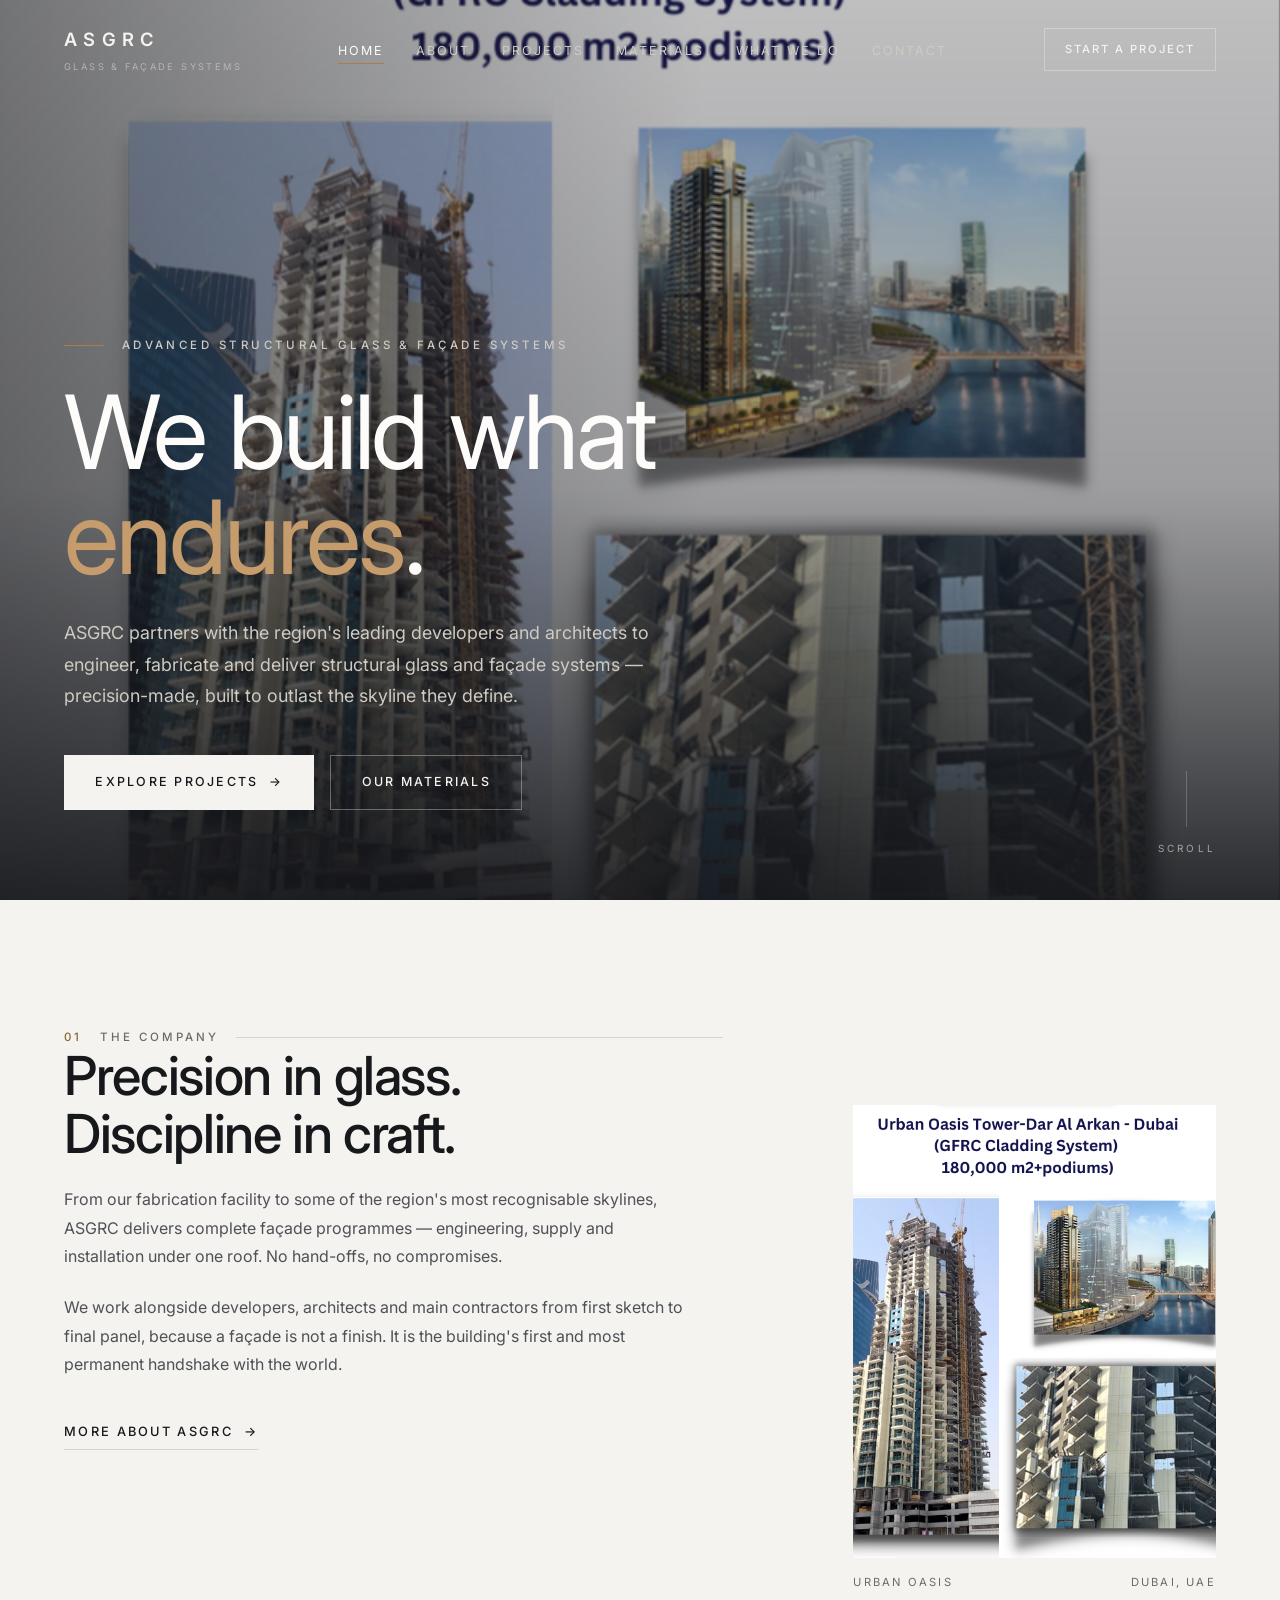
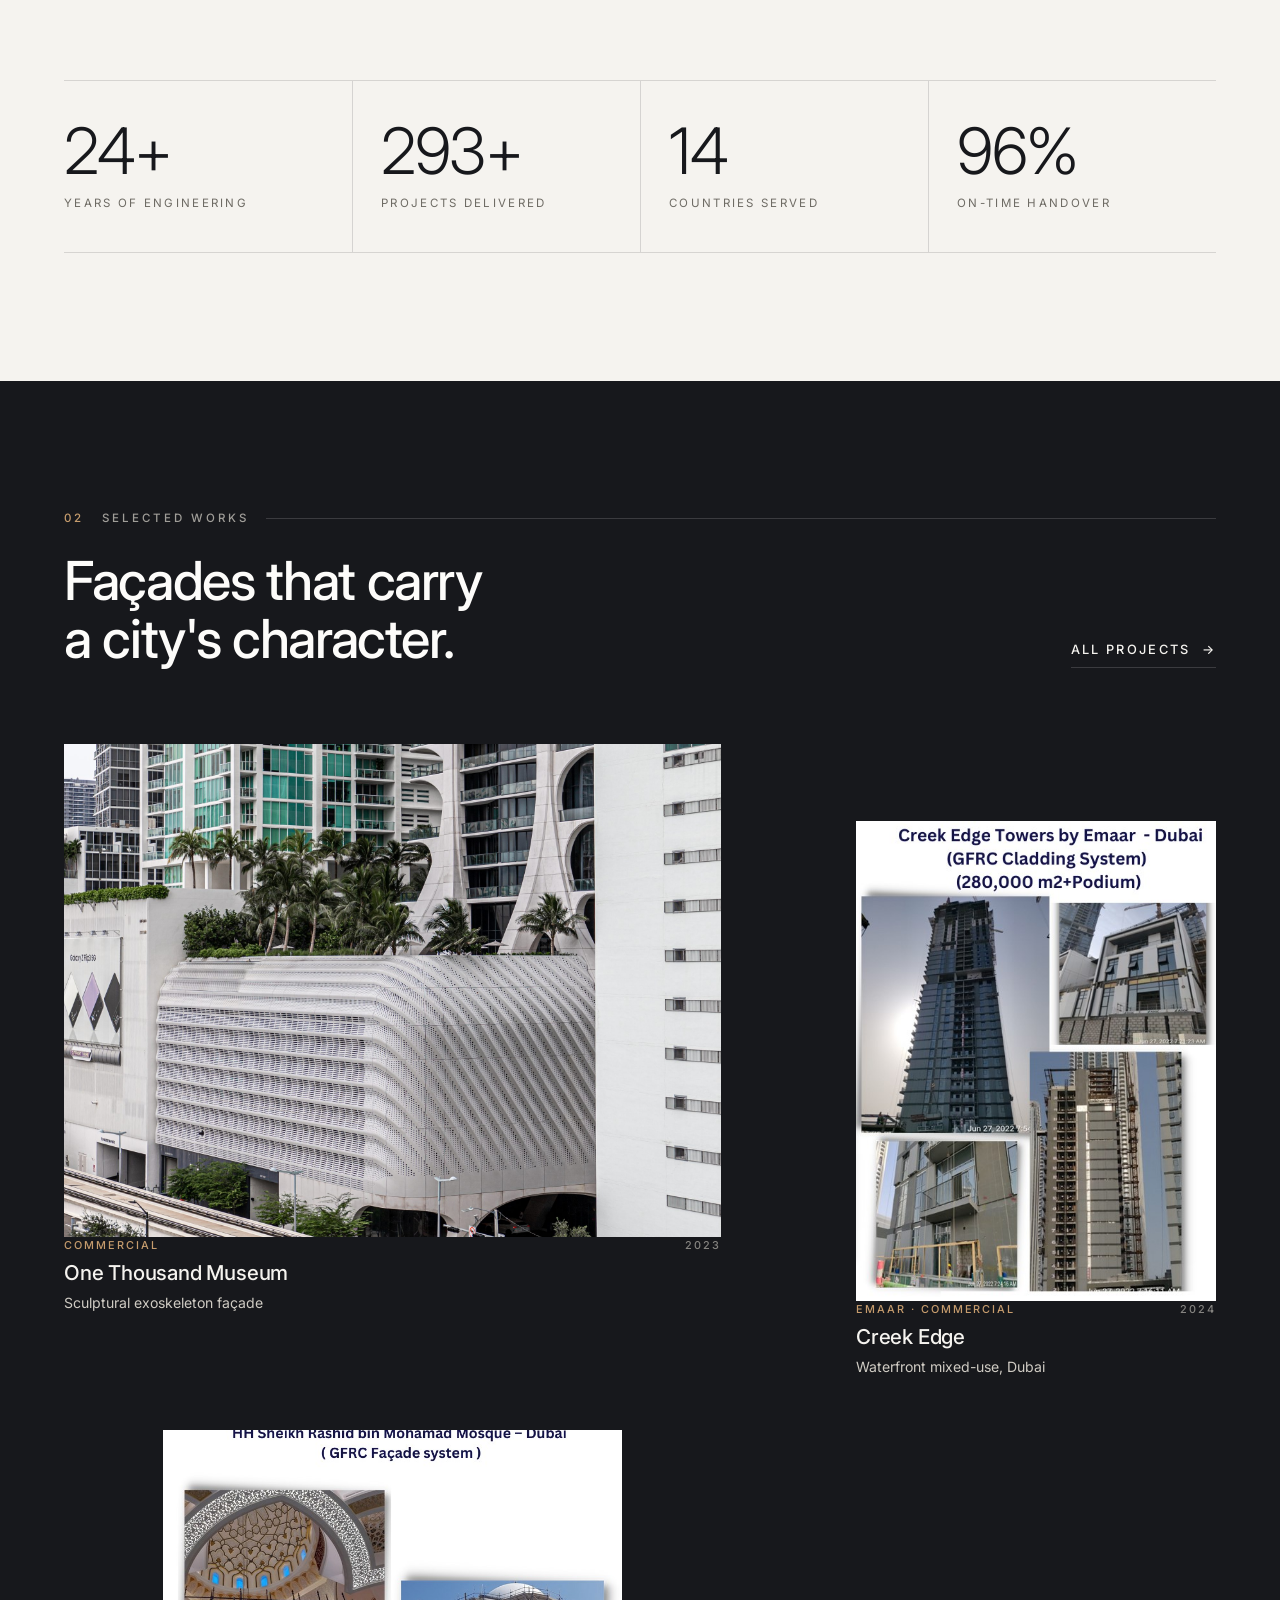
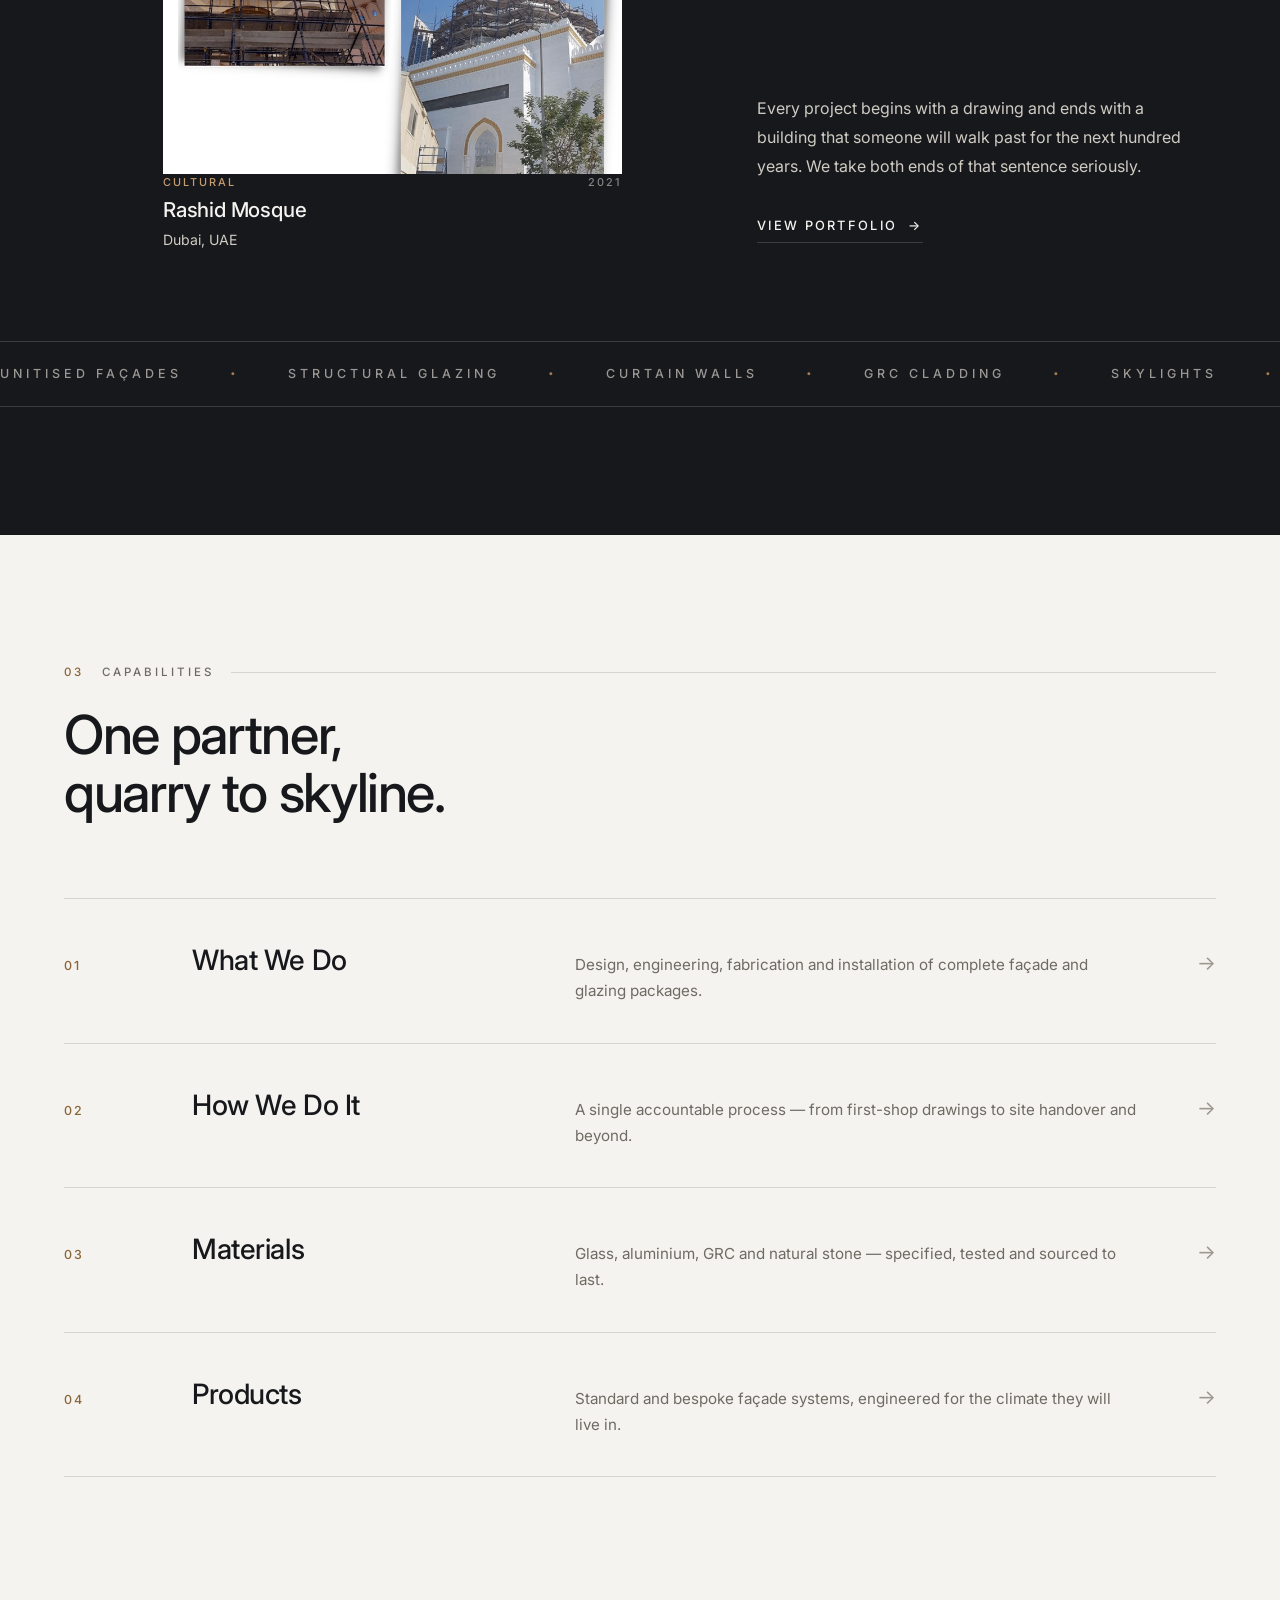
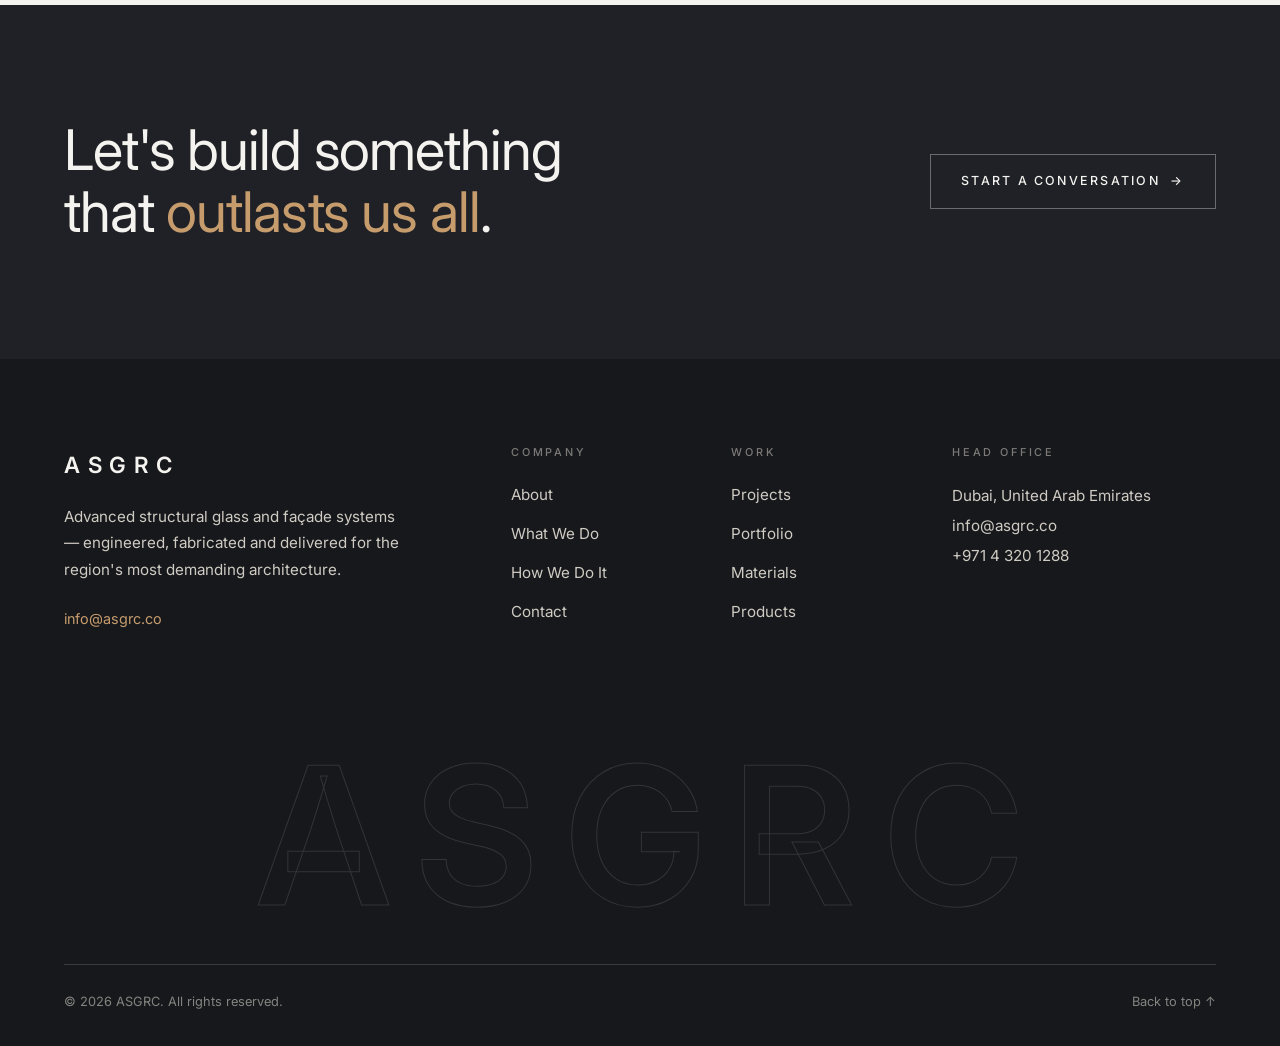
==== commit 063e57c3: "Add GitHub Actions workflow to deploy from hermes-redesign" ====
--- a/index.html
+++ b/index.html
@@ -1,355 +1,355 @@
-<!DOCTYPE html>
-<html lang="en">
-<head>
-  <meta charset="UTF-8">
-  <meta name="viewport" content="width=device-width, initial-scale=1.0">
-  <title>ASGRC — Advanced Structural Glass &amp; Façade Systems</title>
-  <meta name="description" content="ASGRC designs, fabricates and delivers advanced structural glass and façade systems for the region's most demanding architecture — from curtain walls to GRC cladding.">
-  <link rel="icon" type="image/png" href="assets/img/asgrc-logo.png">
-
-  <!-- Progressive-enhancement flag: reveal animations only run when JS is on -->
-  <script>document.documentElement.classList.add('js');</script>
-
-  <link rel="preconnect" href="https://fonts.googleapis.com">
-  <link rel="preconnect" href="https://fonts.gstatic.com" crossorigin>
-  <link href="https://fonts.googleapis.com/css2?family=Inter:wght@300;400;500;600&display=swap" rel="stylesheet">
-
-  <link rel="stylesheet" href="css/style.css">
-  <script src="js/main.js" defer></script>
-</head>
-<body id="top">
-  <a class="skip-link" href="#main">Skip to content</a>
-
-  <!-- ================= HEADER ================= -->
-  <header class="site-header" data-header>
-    <div class="container site-header__inner">
-      <a class="brand" href="index.html" aria-label="ASGRC — home">
-        <span class="brand__mark">ASGRC</span>
-        <span class="brand__sub">Glass &amp; Façade Systems</span>
-      </a>
-
-      <nav class="site-nav" aria-label="Primary">
-        <ul class="site-nav__list">
-          <li><a class="site-nav__link" href="index.html" aria-current="page">Home</a></li>
-          <li><a class="site-nav__link" href="about.html">About</a></li>
-          <li><a class="site-nav__link" href="projects.html">Projects</a></li>
-          <li><a class="site-nav__link" href="materials.html">Materials</a></li>
-          <li><a class="site-nav__link" href="what-we-do.html">What We Do</a></li>
-          <li><a class="site-nav__link" href="contact.html">Contact</a></li>
-        </ul>
-      </nav>
-
-      <a class="btn btn--ghost btn--sm header__cta" href="contact.html">Start a Project</a>
-
-      <button class="menu-toggle" type="button" data-menu-toggle aria-expanded="false" aria-controls="site-menu">
-        <span class="menu-toggle__box" aria-hidden="true">
-          <span class="menu-toggle__line"></span>
-          <span class="menu-toggle__line"></span>
-        </span>
-        <span class="menu-toggle__label">
-          <span class="is-closed-text">Menu</span>
-          <span class="is-open-text">Close</span>
-        </span>
-      </button>
-    </div>
-  </header>
-
-  <!-- Mobile fullscreen menu -->
-  <div class="mobile-menu" id="site-menu" data-menu aria-hidden="true">
-    <nav aria-label="Mobile">
-      <ul class="mobile-menu__list">
-        <li><a href="index.html" aria-current="page">Home</a></li>
-        <li><a href="about.html">About</a></li>
-        <li><a href="what-we-do.html">What We Do</a></li>
-        <li><a href="how-we-do-it.html">How We Do It</a></li>
-        <li><a href="projects.html">Projects</a></li>
-        <li><a href="materials.html">Materials</a></li>
-        <li><a href="products.html">Products</a></li>
-        <li><a href="contact.html">Contact</a></li>
-      </ul>
-    </nav>
-    <div class="mobile-menu__foot">
-      <a href="mailto:info@asgrc.co">info@asgrc.co</a>
-      <a href="tel:+97143201288">+971 4 320 1288</a>
-    </div>
-  </div>
-
-  <main id="main">
-
-    <!-- ================= HERO ================= -->
-    <section class="hero" aria-label="Introduction">
-      <div class="hero__media">
-        <img src="assets/img/urban-oasis.jpg" alt="Urban Oasis development featuring ASGRC façade systems" fetchpriority="high">
-      </div>
-      <div class="hero__scrim" aria-hidden="true"></div>
-
-      <div class="hero__inner container">
-        <p class="hero__kicker" data-reveal>Advanced Structural Glass &amp; Façade Systems</p>
-        <h1 class="hero__title" data-reveal style="--reveal-delay:.08s">
-          We build what <em>endures</em>.
-        </h1>
-        <p class="hero__lede" data-reveal style="--reveal-delay:.16s">
-          ASGRC partners with the region's leading developers and architects to engineer,
-          fabricate and deliver structural glass and façade systems — precision-made,
-          built to outlast the skyline they define.
-        </p>
-        <div class="hero__actions" data-reveal style="--reveal-delay:.24s">
-          <a class="btn btn--light" href="projects.html">Explore Projects <span aria-hidden="true">&rarr;</span></a>
-          <a class="btn btn--ghost" href="materials.html">Our Materials</a>
-        </div>
-      </div>
-
-      <div class="hero__cue" aria-hidden="true">
-        <span class="hero__cue-line"></span>
-        <span class="hero__cue-text">Scroll</span>
-      </div>
-    </section>
-
-    <!-- ================= ABOUT SUMMARY ================= -->
-    <section class="section" aria-labelledby="about-title">
-      <div class="container">
-        <div class="split">
-          <div class="split__text">
-            <p class="section-head__label" data-reveal><b>01</b> The Company</p>
-            <h2 class="display-2" id="about-title" data-reveal style="--reveal-delay:.06s">
-              Precision in glass.<br>Discipline in craft.
-            </h2>
-            <div class="prose" data-reveal style="--reveal-delay:.12s">
-              <p>
-                From our fabrication facility to some of the region's most recognisable
-                skylines, ASGRC delivers complete façade programmes — engineering,
-                supply and installation under one roof. No hand-offs, no compromises.
-              </p>
-              <p>
-                We work alongside developers, architects and main contractors from
-                first sketch to final panel, because a façade is not a finish.
-                It is the building's first and most permanent handshake with the world.
-              </p>
-            </div>
-            <a class="link-arrow" href="about.html" data-reveal style="--reveal-delay:.18s">
-              More About ASGRC <span aria-hidden="true">&rarr;</span>
-            </a>
-          </div>
-
-          <figure class="split__media" data-reveal style="--reveal-delay:.1s">
-            <img src="assets/img/urban-oasis.jpg" alt="Urban oasis development featuring ASGRC façade systems" loading="lazy" decoding="async">
-            <figcaption class="media-caption">
-              <span>Urban Oasis</span><span>Dubai, UAE</span>
-            </figcaption>
-          </figure>
-        </div>
-
-        <!-- Stats -->
-        <div class="stats" data-reveal>
-          <div class="stat">
-            <span class="stat__value"><span data-count="25">25</span>+</span>
-            <span class="stat__label">Years of engineering</span>
-          </div>
-          <div class="stat">
-            <span class="stat__value"><span data-count="300">300</span>+</span>
-            <span class="stat__label">Projects delivered</span>
-          </div>
-          <div class="stat">
-            <span class="stat__value"><span data-count="14">14</span></span>
-            <span class="stat__label">Countries served</span>
-          </div>
-          <div class="stat">
-            <span class="stat__value"><span data-count="98">98</span>%</span>
-            <span class="stat__label">On-time handover</span>
-          </div>
-        </div>
-      </div>
-    </section>
-
-    <!-- ================= SELECTED WORKS ================= -->
-    <section class="section section--ink" aria-labelledby="works-title">
-      <div class="container">
-        <div class="section-head">
-          <p class="section-head__label" data-reveal><b>02</b> Selected Works</p>
-          <h2 class="display-2" id="works-title" data-reveal style="--reveal-delay:.06s">
-            Façades that carry<br>a city's character.
-          </h2>
-          <a class="link-arrow" href="projects.html" data-reveal style="--reveal-delay:.12s">
-            All Projects <span aria-hidden="true">&rarr;</span>
-          </a>
-        </div>
-
-        <div class="showcase">
-          <article class="card showcase__item--a" data-reveal>
-            <a class="card__link" href="projects.html">
-              <figure class="card__media">
-                <img src="assets/img/one-thousand-museum.jpg" alt="One Thousand Museum tower with sculptural exoskeleton façade" loading="lazy" decoding="async">
-              </figure>
-              <div class="card__body">
-                <p class="card__meta"><span class="card__tag">Commercial</span><span class="card__year">2023</span></p>
-                <h3 class="card__title">One Thousand Museum</h3>
-                <p class="card__loc">Sculptural exoskeleton façade</p>
-              </div>
-            </a>
-          </article>
-
-          <article class="card card--tall showcase__item--b" data-reveal style="--reveal-delay:.08s">
-            <a class="card__link" href="projects.html">
-              <figure class="card__media">
-                <img src="assets/img/creek-edge.jpg" alt="Creek Edge waterfront development with glazed façades" loading="lazy" decoding="async">
-              </figure>
-              <div class="card__body">
-                <p class="card__meta"><span class="card__tag">Emaar · Commercial</span><span class="card__year">2024</span></p>
-                <h3 class="card__title">Creek Edge</h3>
-                <p class="card__loc">Waterfront mixed-use, Dubai</p>
-              </div>
-            </a>
-          </article>
-
-          <article class="card showcase__item--c" data-reveal>
-            <a class="card__link" href="projects.html">
-              <figure class="card__media">
-                <img src="assets/img/rashid-mosque.jpg" alt="Rashid Mosque with ornate stone and glass façade detailing" loading="lazy" decoding="async">
-              </figure>
-              <div class="card__body">
-                <p class="card__meta"><span class="card__tag">Cultural</span><span class="card__year">2021</span></p>
-                <h3 class="card__title">Rashid Mosque</h3>
-                <p class="card__loc">Dubai, UAE</p>
-              </div>
-            </a>
-          </article>
-
-          <div class="showcase__aside" data-reveal style="--reveal-delay:.08s">
-            <p>
-              Every project begins with a drawing and ends with a building that
-              someone will walk past for the next hundred years. We take both
-              ends of that sentence seriously.
-            </p>
-            <a class="link-arrow" href="portfolio.html">
-              View Portfolio <span aria-hidden="true">&rarr;</span>
-            </a>
-          </div>
-        </div>
-      </div>
-
-      <!-- Materials marquee -->
-      <div class="marquee" aria-hidden="true" style="margin-top: clamp(3.5rem, 7vw, 6rem);">
-        <div class="marquee__track">
-          <span class="marquee__item">Unitised Façades</span>
-          <span class="marquee__item">Structural Glazing</span>
-          <span class="marquee__item">Curtain Walls</span>
-          <span class="marquee__item">GRC Cladding</span>
-          <span class="marquee__item">Skylights</span>
-          <span class="marquee__item">Rainscreen Systems</span>
-        </div>
-        <div class="marquee__track">
-          <span class="marquee__item">Unitised Façades</span>
-          <span class="marquee__item">Structural Glazing</span>
-          <span class="marquee__item">Curtain Walls</span>
-          <span class="marquee__item">GRC Cladding</span>
-          <span class="marquee__item">Skylights</span>
-          <span class="marquee__item">Rainscreen Systems</span>
-        </div>
-      </div>
-    </section>
-
-    <!-- ================= CAPABILITIES ================= -->
-    <section class="section" aria-labelledby="cap-title">
-      <div class="container">
-        <div class="section-head">
-          <p class="section-head__label" data-reveal><b>03</b> Capabilities</p>
-          <h2 class="display-2" id="cap-title" data-reveal style="--reveal-delay:.06s">
-            One partner,<br>quarry to skyline.
-          </h2>
-        </div>
-
-        <div class="cap-list">
-          <a class="cap" href="what-we-do.html" data-reveal>
-            <span class="cap__num">01</span>
-            <span class="cap__name">What We Do</span>
-            <span class="cap__desc">Design, engineering, fabrication and installation of complete façade and glazing packages.</span>
-            <span class="cap__arrow" aria-hidden="true">&rarr;</span>
-          </a>
-          <a class="cap" href="how-we-do-it.html" data-reveal style="--reveal-delay:.06s">
-            <span class="cap__num">02</span>
-            <span class="cap__name">How We Do It</span>
-            <span class="cap__desc">A single accountable process — from first-shop drawings to site handover and beyond.</span>
-            <span class="cap__arrow" aria-hidden="true">&rarr;</span>
-          </a>
-          <a class="cap" href="materials.html" data-reveal style="--reveal-delay:.12s">
-            <span class="cap__num">03</span>
-            <span class="cap__name">Materials</span>
-            <span class="cap__desc">Glass, aluminium, GRC and natural stone — specified, tested and sourced to last.</span>
-            <span class="cap__arrow" aria-hidden="true">&rarr;</span>
-          </a>
-          <a class="cap" href="products.html" data-reveal style="--reveal-delay:.18s">
-            <span class="cap__num">04</span>
-            <span class="cap__name">Products</span>
-            <span class="cap__desc">Standard and bespoke façade systems, engineered for the climate they will live in.</span>
-            <span class="cap__arrow" aria-hidden="true">&rarr;</span>
-          </a>
-        </div>
-      </div>
-    </section>
-
-    <!-- ================= CTA BAND ================= -->
-    <section class="cta-band" aria-labelledby="cta-title">
-      <div class="container cta-band__inner">
-        <h2 class="cta-band__title" id="cta-title" data-reveal>
-          Let's build something<br>that <em>outlasts us all</em>.
-        </h2>
-        <a class="btn btn--ghost" href="contact.html" data-reveal style="--reveal-delay:.1s">
-          Start a Conversation <span aria-hidden="true">&rarr;</span>
-        </a>
-      </div>
-    </section>
-  </main>
-
-  <!-- ================= FOOTER ================= -->
-  <footer class="site-footer">
-    <div class="container">
-      <div class="footer__top">
-        <div class="footer__brand">
-          <span class="brand__mark">ASGRC</span>
-          <p>
-            Advanced structural glass and façade systems — engineered, fabricated
-            and delivered for the region's most demanding architecture.
-          </p>
-          <a class="footer__mail" href="mailto:info@asgrc.co">info@asgrc.co</a>
-        </div>
-
-        <nav aria-label="Company">
-          <h3 class="footer__heading">Company</h3>
-          <ul class="footer__list">
-            <li><a href="about.html">About</a></li>
-            <li><a href="what-we-do.html">What We Do</a></li>
-            <li><a href="how-we-do-it.html">How We Do It</a></li>
-            <li><a href="contact.html">Contact</a></li>
-          </ul>
-        </nav>
-
-        <nav aria-label="Work">
-          <h3 class="footer__heading">Work</h3>
-          <ul class="footer__list">
-            <li><a href="projects.html">Projects</a></li>
-            <li><a href="portfolio.html">Portfolio</a></li>
-            <li><a href="materials.html">Materials</a></li>
-            <li><a href="products.html">Products</a></li>
-          </ul>
-        </nav>
-
-        <div class="footer__address-col">
-          <h3 class="footer__heading">Head Office</h3>
-          <address class="footer__address">
-            Dubai, United Arab Emirates<br>
-            <a href="mailto:info@asgrc.co">info@asgrc.co</a><br>
-            <a href="tel:+97143201288">+971 4 320 1288</a>
-          </address>
-        </div>
-      </div>
-
-      <p class="footer__watermark" aria-hidden="true">ASGRC</p>
-
-      <div class="footer__bar">
-        <p>&copy; <span data-year>2026</span> ASGRC. All rights reserved.</p>
-        <a href="#top">Back to top &uarr;</a>
-      </div>
-    </div>
-  </footer>
-</body>
-</html>
+<!DOCTYPE html>
+<html lang="en">
+<head>
+  <meta charset="UTF-8">
+  <meta name="viewport" content="width=device-width, initial-scale=1.0">
+  <title>ASGRC — Advanced Structural Glass &amp; Façade Systems</title>
+  <meta name="description" content="ASGRC designs, fabricates and delivers advanced structural glass and façade systems for the region's most demanding architecture — from curtain walls to GRC cladding.">
+  <link rel="icon" type="image/png" href="assets/img/asgrc-logo.png">
+
+  <!-- Progressive-enhancement flag: reveal animations only run when JS is on -->
+  <script>document.documentElement.classList.add('js');</script>
+
+  <link rel="preconnect" href="https://fonts.googleapis.com">
+  <link rel="preconnect" href="https://fonts.gstatic.com" crossorigin>
+  <link href="https://fonts.googleapis.com/css2?family=Inter:wght@300;400;500;600&display=swap" rel="stylesheet">
+
+  <link rel="stylesheet" href="css/style.css">
+  <script src="js/main.js" defer></script>
+</head>
+<body id="top">
+  <a class="skip-link" href="#main">Skip to content</a>
+
+  <!-- ================= HEADER ================= -->
+  <header class="site-header" data-header>
+    <div class="container site-header__inner">
+      <a class="brand" href="index.html" aria-label="ASGRC — home">
+        <span class="brand__mark">ASGRC</span>
+        <span class="brand__sub">Glass &amp; Façade Systems</span>
+      </a>
+
+      <nav class="site-nav" aria-label="Primary">
+        <ul class="site-nav__list">
+          <li><a class="site-nav__link" href="index.html" aria-current="page">Home</a></li>
+          <li><a class="site-nav__link" href="about.html">About</a></li>
+          <li><a class="site-nav__link" href="projects.html">Projects</a></li>
+          <li><a class="site-nav__link" href="materials.html">Materials</a></li>
+          <li><a class="site-nav__link" href="what-we-do.html">What We Do</a></li>
+          <li><a class="site-nav__link" href="contact.html">Contact</a></li>
+        </ul>
+      </nav>
+
+      <a class="btn btn--ghost btn--sm header__cta" href="contact.html">Start a Project</a>
+
+      <button class="menu-toggle" type="button" data-menu-toggle aria-expanded="false" aria-controls="site-menu">
+        <span class="menu-toggle__box" aria-hidden="true">
+          <span class="menu-toggle__line"></span>
+          <span class="menu-toggle__line"></span>
+        </span>
+        <span class="menu-toggle__label">
+          <span class="is-closed-text">Menu</span>
+          <span class="is-open-text">Close</span>
+        </span>
+      </button>
+    </div>
+  </header>
+
+  <!-- Mobile fullscreen menu -->
+  <div class="mobile-menu" id="site-menu" data-menu aria-hidden="true">
+    <nav aria-label="Mobile">
+      <ul class="mobile-menu__list">
+        <li><a href="index.html" aria-current="page">Home</a></li>
+        <li><a href="about.html">About</a></li>
+        <li><a href="what-we-do.html">What We Do</a></li>
+        <li><a href="how-we-do-it.html">How We Do It</a></li>
+        <li><a href="projects.html">Projects</a></li>
+        <li><a href="materials.html">Materials</a></li>
+        <li><a href="products.html">Products</a></li>
+        <li><a href="contact.html">Contact</a></li>
+      </ul>
+    </nav>
+    <div class="mobile-menu__foot">
+      <a href="mailto:info@asgrc.co">info@asgrc.co</a>
+      <a href="tel:+97143201288">+971 4 320 1288</a>
+    </div>
+  </div>
+
+  <main id="main">
+
+    <!-- ================= HERO ================= -->
+    <section class="hero" aria-label="Introduction">
+      <div class="hero__media">
+        <img src="assets/img/urban-oasis.jpg" alt="Urban Oasis development featuring ASGRC façade systems" fetchpriority="high">
+      </div>
+      <div class="hero__scrim" aria-hidden="true"></div>
+
+      <div class="hero__inner container">
+        <p class="hero__kicker" data-reveal>Advanced Structural Glass &amp; Façade Systems</p>
+        <h1 class="hero__title" data-reveal style="--reveal-delay:.08s">
+          We build what <em>endures</em>.
+        </h1>
+        <p class="hero__lede" data-reveal style="--reveal-delay:.16s">
+          ASGRC partners with the region's leading developers and architects to engineer,
+          fabricate and deliver structural glass and façade systems — precision-made,
+          built to outlast the skyline they define.
+        </p>
+        <div class="hero__actions" data-reveal style="--reveal-delay:.24s">
+          <a class="btn btn--light" href="projects.html">Explore Projects <span aria-hidden="true">&rarr;</span></a>
+          <a class="btn btn--ghost" href="materials.html">Our Materials</a>
+        </div>
+      </div>
+
+      <div class="hero__cue" aria-hidden="true">
+        <span class="hero__cue-line"></span>
+        <span class="hero__cue-text">Scroll</span>
+      </div>
+    </section>
+
+    <!-- ================= ABOUT SUMMARY ================= -->
+    <section class="section" aria-labelledby="about-title">
+      <div class="container">
+        <div class="split">
+          <div class="split__text">
+            <p class="section-head__label" data-reveal><b>01</b> The Company</p>
+            <h2 class="display-2" id="about-title" data-reveal style="--reveal-delay:.06s">
+              Precision in glass.<br>Discipline in craft.
+            </h2>
+            <div class="prose" data-reveal style="--reveal-delay:.12s">
+              <p>
+                From our fabrication facility to some of the region's most recognisable
+                skylines, ASGRC delivers complete façade programmes — engineering,
+                supply and installation under one roof. No hand-offs, no compromises.
+              </p>
+              <p>
+                We work alongside developers, architects and main contractors from
+                first sketch to final panel, because a façade is not a finish.
+                It is the building's first and most permanent handshake with the world.
+              </p>
+            </div>
+            <a class="link-arrow" href="about.html" data-reveal style="--reveal-delay:.18s">
+              More About ASGRC <span aria-hidden="true">&rarr;</span>
+            </a>
+          </div>
+
+          <figure class="split__media" data-reveal style="--reveal-delay:.1s">
+            <img src="assets/img/urban-oasis.jpg" alt="Urban oasis development featuring ASGRC façade systems" loading="lazy" decoding="async">
+            <figcaption class="media-caption">
+              <span>Urban Oasis</span><span>Dubai, UAE</span>
+            </figcaption>
+          </figure>
+        </div>
+
+        <!-- Stats -->
+        <div class="stats" data-reveal>
+          <div class="stat">
+            <span class="stat__value"><span data-count="25">25</span>+</span>
+            <span class="stat__label">Years of engineering</span>
+          </div>
+          <div class="stat">
+            <span class="stat__value"><span data-count="300">300</span>+</span>
+            <span class="stat__label">Projects delivered</span>
+          </div>
+          <div class="stat">
+            <span class="stat__value"><span data-count="14">14</span></span>
+            <span class="stat__label">Countries served</span>
+          </div>
+          <div class="stat">
+            <span class="stat__value"><span data-count="98">98</span>%</span>
+            <span class="stat__label">On-time handover</span>
+          </div>
+        </div>
+      </div>
+    </section>
+
+    <!-- ================= SELECTED WORKS ================= -->
+    <section class="section section--ink" aria-labelledby="works-title">
+      <div class="container">
+        <div class="section-head">
+          <p class="section-head__label" data-reveal><b>02</b> Selected Works</p>
+          <h2 class="display-2" id="works-title" data-reveal style="--reveal-delay:.06s">
+            Façades that carry<br>a city's character.
+          </h2>
+          <a class="link-arrow" href="projects.html" data-reveal style="--reveal-delay:.12s">
+            All Projects <span aria-hidden="true">&rarr;</span>
+          </a>
+        </div>
+
+        <div class="showcase">
+          <article class="card showcase__item--a" data-reveal>
+            <a class="card__link" href="projects.html">
+              <figure class="card__media">
+                <img src="assets/img/one-thousand-museum.jpg" alt="One Thousand Museum tower with sculptural exoskeleton façade" loading="lazy" decoding="async">
+              </figure>
+              <div class="card__body">
+                <p class="card__meta"><span class="card__tag">Commercial</span><span class="card__year">2023</span></p>
+                <h3 class="card__title">One Thousand Museum</h3>
+                <p class="card__loc">Sculptural exoskeleton façade</p>
+              </div>
+            </a>
+          </article>
+
+          <article class="card card--tall showcase__item--b" data-reveal style="--reveal-delay:.08s">
+            <a class="card__link" href="projects.html">
+              <figure class="card__media">
+                <img src="assets/img/creek-edge.jpg" alt="Creek Edge waterfront development with glazed façades" loading="lazy" decoding="async">
+              </figure>
+              <div class="card__body">
+                <p class="card__meta"><span class="card__tag">Emaar · Commercial</span><span class="card__year">2024</span></p>
+                <h3 class="card__title">Creek Edge</h3>
+                <p class="card__loc">Waterfront mixed-use, Dubai</p>
+              </div>
+            </a>
+          </article>
+
+          <article class="card showcase__item--c" data-reveal>
+            <a class="card__link" href="projects.html">
+              <figure class="card__media">
+                <img src="assets/img/rashid-mosque.jpg" alt="Rashid Mosque with ornate stone and glass façade detailing" loading="lazy" decoding="async">
+              </figure>
+              <div class="card__body">
+                <p class="card__meta"><span class="card__tag">Cultural</span><span class="card__year">2021</span></p>
+                <h3 class="card__title">Rashid Mosque</h3>
+                <p class="card__loc">Dubai, UAE</p>
+              </div>
+            </a>
+          </article>
+
+          <div class="showcase__aside" data-reveal style="--reveal-delay:.08s">
+            <p>
+              Every project begins with a drawing and ends with a building that
+              someone will walk past for the next hundred years. We take both
+              ends of that sentence seriously.
+            </p>
+            <a class="link-arrow" href="portfolio.html">
+              View Portfolio <span aria-hidden="true">&rarr;</span>
+            </a>
+          </div>
+        </div>
+      </div>
+
+      <!-- Materials marquee -->
+      <div class="marquee" aria-hidden="true" style="margin-top: clamp(3.5rem, 7vw, 6rem);">
+        <div class="marquee__track">
+          <span class="marquee__item">Unitised Façades</span>
+          <span class="marquee__item">Structural Glazing</span>
+          <span class="marquee__item">Curtain Walls</span>
+          <span class="marquee__item">GRC Cladding</span>
+          <span class="marquee__item">Skylights</span>
+          <span class="marquee__item">Rainscreen Systems</span>
+        </div>
+        <div class="marquee__track">
+          <span class="marquee__item">Unitised Façades</span>
+          <span class="marquee__item">Structural Glazing</span>
+          <span class="marquee__item">Curtain Walls</span>
+          <span class="marquee__item">GRC Cladding</span>
+          <span class="marquee__item">Skylights</span>
+          <span class="marquee__item">Rainscreen Systems</span>
+        </div>
+      </div>
+    </section>
+
+    <!-- ================= CAPABILITIES ================= -->
+    <section class="section" aria-labelledby="cap-title">
+      <div class="container">
+        <div class="section-head">
+          <p class="section-head__label" data-reveal><b>03</b> Capabilities</p>
+          <h2 class="display-2" id="cap-title" data-reveal style="--reveal-delay:.06s">
+            One partner,<br>quarry to skyline.
+          </h2>
+        </div>
+
+        <div class="cap-list">
+          <a class="cap" href="what-we-do.html" data-reveal>
+            <span class="cap__num">01</span>
+            <span class="cap__name">What We Do</span>
+            <span class="cap__desc">Design, engineering, fabrication and installation of complete façade and glazing packages.</span>
+            <span class="cap__arrow" aria-hidden="true">&rarr;</span>
+          </a>
+          <a class="cap" href="how-we-do-it.html" data-reveal style="--reveal-delay:.06s">
+            <span class="cap__num">02</span>
+            <span class="cap__name">How We Do It</span>
+            <span class="cap__desc">A single accountable process — from first-shop drawings to site handover and beyond.</span>
+            <span class="cap__arrow" aria-hidden="true">&rarr;</span>
+          </a>
+          <a class="cap" href="materials.html" data-reveal style="--reveal-delay:.12s">
+            <span class="cap__num">03</span>
+            <span class="cap__name">Materials</span>
+            <span class="cap__desc">Glass, aluminium, GRC and natural stone — specified, tested and sourced to last.</span>
+            <span class="cap__arrow" aria-hidden="true">&rarr;</span>
+          </a>
+          <a class="cap" href="products.html" data-reveal style="--reveal-delay:.18s">
+            <span class="cap__num">04</span>
+            <span class="cap__name">Products</span>
+            <span class="cap__desc">Standard and bespoke façade systems, engineered for the climate they will live in.</span>
+            <span class="cap__arrow" aria-hidden="true">&rarr;</span>
+          </a>
+        </div>
+      </div>
+    </section>
+
+    <!-- ================= CTA BAND ================= -->
+    <section class="cta-band" aria-labelledby="cta-title">
+      <div class="container cta-band__inner">
+        <h2 class="cta-band__title" id="cta-title" data-reveal>
+          Let's build something<br>that <em>outlasts us all</em>.
+        </h2>
+        <a class="btn btn--ghost" href="contact.html" data-reveal style="--reveal-delay:.1s">
+          Start a Conversation <span aria-hidden="true">&rarr;</span>
+        </a>
+      </div>
+    </section>
+  </main>
+
+  <!-- ================= FOOTER ================= -->
+  <footer class="site-footer">
+    <div class="container">
+      <div class="footer__top">
+        <div class="footer__brand">
+          <span class="brand__mark">ASGRC</span>
+          <p>
+            Advanced structural glass and façade systems — engineered, fabricated
+            and delivered for the region's most demanding architecture.
+          </p>
+          <a class="footer__mail" href="mailto:info@asgrc.co">info@asgrc.co</a>
+        </div>
+
+        <nav aria-label="Company">
+          <h3 class="footer__heading">Company</h3>
+          <ul class="footer__list">
+            <li><a href="about.html">About</a></li>
+            <li><a href="what-we-do.html">What We Do</a></li>
+            <li><a href="how-we-do-it.html">How We Do It</a></li>
+            <li><a href="contact.html">Contact</a></li>
+          </ul>
+        </nav>
+
+        <nav aria-label="Work">
+          <h3 class="footer__heading">Work</h3>
+          <ul class="footer__list">
+            <li><a href="projects.html">Projects</a></li>
+            <li><a href="portfolio.html">Portfolio</a></li>
+            <li><a href="materials.html">Materials</a></li>
+            <li><a href="products.html">Products</a></li>
+          </ul>
+        </nav>
+
+        <div class="footer__address-col">
+          <h3 class="footer__heading">Head Office</h3>
+          <address class="footer__address">
+            Dubai, United Arab Emirates<br>
+            <a href="mailto:info@asgrc.co">info@asgrc.co</a><br>
+            <a href="tel:+97143201288">+971 4 320 1288</a>
+          </address>
+        </div>
+      </div>
+
+      <p class="footer__watermark" aria-hidden="true">ASGRC</p>
+
+      <div class="footer__bar">
+        <p>&copy; <span data-year>2026</span> ASGRC. All rights reserved.</p>
+        <a href="#top">Back to top &uarr;</a>
+      </div>
+    </div>
+  </footer>
+</body>
+</html>
--- a/css/style.css
+++ b/css/style.css
@@ -1,416 +1,1028 @@
-/* ============================================================
-   ASGRC — BuildingBlocks-Inspired Design System
-   ============================================================ */
-
-/* ---- Design Tokens ---- */
+/* ==========================================================================
+   ASGRC — "Hermès" Redesign · Global Stylesheet
+   Advanced Structural Glass & Façade Systems
+   --------------------------------------------------------------------------
+   01. Design tokens        06. Hero            11. CTA band
+   02. Reset & base         07. Marquee         12. Footer
+   03. Type & buttons       08. Split / About   13. Page hero (projects)
+   04. Layout               09. Cards & grids   14. Filter bar
+   05. Header & nav         10. Capabilities    15. Motion & responsive
+   ========================================================================== */
+
+/* ------------------------------------------------------------------ 01 · Tokens */
 :root {
-  --bg:       #ffffff;
-  --bg-alt:   #f5f2ed;
-  --text:     #1a1a1a;
-  --muted:    #7a7568;
-  --line:     #ddd6ca;
-  --navy:     #132337;
-  --gold:     #b8952a;
-}
-
-/* ---- Reset ---- */
-*, *::before, *::after { box-sizing: border-box; margin: 0; padding: 0; }
-html { scroll-behavior: smooth; font-size: 16px; -webkit-font-smoothing: antialiased; }
+  /* Palette — charcoal, concrete, off-white, muted bronze */
+  --clr-ink:         #17181C;
+  --clr-ink-soft:    #1F2126;
+  --clr-slate:       #2C2F36;
+  --clr-graphite:    #6E6B64;   /* secondary text on light  */
+  --clr-concrete:    #9C988F;   /* hairlines on light       */
+  --clr-mist:        #CFCBC3;   /* secondary text on dark   */
+  --clr-paper:       #F5F3EF;
+  --clr-white:       #FDFCFA;
+  --clr-body:        #4E5157;   /* long-form text on light  */
+  --clr-bronze:      #A87C4F;   /* accent — decor, large type */
+  --clr-bronze-soft: #C69C6D;   /* accent on dark bg        */
+  --clr-bronze-deep: #8A6538;   /* accent — small text on light */
+  --clr-line:        rgba(23, 24, 28, 0.14);
+  --clr-line-inv:    rgba(245, 243, 239, 0.16);
+
+  /* Type */
+  --ff-sans: "Inter", "Montserrat", "Helvetica Neue", Helvetica, Arial, sans-serif;
+  --fs-display: clamp(2.9rem, 8vw, 6.5rem);
+  --fs-h2: clamp(2rem, 4.2vw, 3.4rem);
+
+  /* Rhythm */
+  --container: 1360px;
+  --gutter: clamp(1.25rem, 5vw, 5rem);
+  --section-y: clamp(4.5rem, 10vw, 9rem);
+  --ease:      cubic-bezier(0.22, 0.61, 0.21, 1);
+  --ease-out:  cubic-bezier(0.16, 1, 0.3, 1);
+}
+
+/* ------------------------------------------------------------------ 02 · Reset & base */
+*,
+*::before,
+*::after { box-sizing: border-box; margin: 0; padding: 0; }
+
+html {
+  scroll-behavior: smooth;
+  scroll-padding-top: 6rem;
+  -webkit-text-size-adjust: 100%;
+}
+
 body {
-  font-family: 'Inter', system-ui, -apple-system, sans-serif;
-  background: var(--bg);
-  color: var(--text);
-  line-height: 1.6;
-  overflow-x: hidden;
-}
-img { max-width: 100%; height: auto; display: block; }
+  font-family: var(--ff-sans);
+  font-size: 1rem;
+  line-height: 1.65;
+  color: var(--clr-ink);
+  background: var(--clr-paper);
+  -webkit-font-smoothing: antialiased;
+  text-rendering: optimizeLegibility;
+}
+
+img { display: block; max-width: 100%; }
+figure { margin: 0; }
+ul[class], ol[class] { list-style: none; }
 a { color: inherit; }
-ul { list-style: none; }
-
-/* ---- Layout ---- */
-.container { width: min(1240px, calc(100vw - 3rem)); margin: 0 auto; }
-
-/* ---- Typography ---- */
-h1, h2, h3, h4 {
-  font-family: 'DM Serif Display', Georgia, serif;
+address { font-style: normal; }
+button { font: inherit; color: inherit; background: none; border: 0; cursor: pointer; }
+
+::selection { background: var(--clr-bronze); color: var(--clr-white); }
+
+:focus-visible {
+  outline: 2px solid var(--clr-bronze);
+  outline-offset: 3px;
+}
+
+.skip-link {
+  position: absolute;
+  top: 0.75rem;
+  left: 0.75rem;
+  z-index: 200;
+  padding: 0.7rem 1.2rem;
+  background: var(--clr-white);
+  color: var(--clr-ink);
+  font-size: 0.8rem;
+  letter-spacing: 0.12em;
+  text-transform: uppercase;
+  text-decoration: none;
+  transform: translateY(-300%);
+  transition: transform 0.3s var(--ease);
+}
+.skip-link:focus { transform: none; }
+
+/* ------------------------------------------------------------------ 03 · Type & buttons */
+h1, h2, h3 { line-height: 1.08; letter-spacing: -0.025em; font-weight: 500; }
+
+.display-2 {
+  font-size: var(--fs-h2);
+  max-width: 22ch;
+}
+
+.prose p {
+  color: var(--clr-body);
+  line-height: 1.8;
+  max-width: 62ch;
+  margin-top: 1.35rem;
+}
+
+.btn {
+  display: inline-flex;
+  align-items: center;
+  justify-content: center;
+  gap: 0.65rem;
+  padding: 1rem 1.9rem;
+  border: 1px solid transparent;
+  font-size: 0.78rem;
+  font-weight: 500;
+  letter-spacing: 0.18em;
+  text-transform: uppercase;
+  text-decoration: none;
+  white-space: nowrap;
+  transition: background 0.35s var(--ease), color 0.35s var(--ease),
+              border-color 0.35s var(--ease);
+}
+.btn [aria-hidden] { transition: transform 0.35s var(--ease); }
+.btn:hover [aria-hidden] { transform: translateX(5px); }
+
+.btn--light {
+  background: var(--clr-paper);
+  border-color: var(--clr-paper);
+  color: var(--clr-ink);
+}
+.btn--light:hover { background: var(--clr-bronze); border-color: var(--clr-bronze); color: var(--clr-white); }
+
+.btn--ghost {
+  border-color: rgba(245, 243, 239, 0.35);
+  color: var(--clr-paper);
+}
+.btn--ghost:hover { background: var(--clr-paper); border-color: var(--clr-paper); color: var(--clr-ink); }
+
+.btn--bronze {
+  background: var(--clr-bronze);
+  border-color: var(--clr-bronze);
+  color: var(--clr-white);
+}
+.btn--bronze:hover { background: var(--clr-bronze-deep); border-color: var(--clr-bronze-deep); }
+
+.btn--sm { padding: 0.7rem 1.25rem; font-size: 0.7rem; }
+
+.link-arrow {
+  display: inline-flex;
+  align-items: center;
+  gap: 0.7rem;
+  padding-block: 0.4rem;
+  font-size: 0.8rem;
+  font-weight: 500;
+  letter-spacing: 0.18em;
+  text-transform: uppercase;
+  text-decoration: none;
+  color: var(--clr-ink);
+  border-bottom: 1px solid var(--clr-line);
+  transition: color 0.3s var(--ease), border-color 0.3s var(--ease);
+}
+.link-arrow [aria-hidden] { transition: transform 0.35s var(--ease); }
+.link-arrow:hover { color: var(--clr-bronze-deep); border-color: var(--clr-bronze); }
+.link-arrow:hover [aria-hidden] { transform: translateX(5px); }
+
+.section--ink .link-arrow { color: var(--clr-paper); border-color: var(--clr-line-inv); }
+.section--ink .link-arrow:hover { color: var(--clr-bronze-soft); border-color: var(--clr-bronze); }
+
+/* ------------------------------------------------------------------ 04 · Layout */
+.container {
+  width: 100%;
+  max-width: var(--container);
+  margin-inline: auto;
+  padding-inline: var(--gutter);
+}
+
+.section { padding-block: var(--section-y); }
+.section--ink { background: var(--clr-ink); color: var(--clr-paper); }
+.section--ink .display-2 { color: var(--clr-white); }
+
+.section-head {
+  display: grid;
+  grid-template-columns: 1fr auto;
+  align-items: end;
+  gap: 1.5rem 2rem;
+  margin-bottom: clamp(2.75rem, 6vw, 4.75rem);
+}
+.section-head__label {
+  grid-column: 1 / -1;
+  display: flex;
+  align-items: center;
+  gap: 1.1rem;
+  font-size: 0.72rem;
+  font-weight: 500;
+  letter-spacing: 0.26em;
+  text-transform: uppercase;
+  color: var(--clr-graphite);
+}
+.section-head__label::after {
+  content: "";
+  flex: 1;
+  height: 1px;
+  background: var(--clr-line);
+}
+.section--ink .section-head__label { color: rgba(207, 203, 195, 0.75); }
+.section--ink .section-head__label::after { background: var(--clr-line-inv); }
+.section-head__label b { font-weight: 500; color: var(--clr-bronze-deep); }
+.section--ink .section-head__label b { color: var(--clr-bronze-soft); }
+
+/* ------------------------------------------------------------------ 05 · Header & nav */
+.site-header {
+  position: fixed;
+  inset: 0 0 auto 0;
+  z-index: 110;
+  color: var(--clr-paper);
+  border-bottom: 1px solid transparent;
+  transition: background 0.4s var(--ease), border-color 0.4s var(--ease);
+}
+.site-header__inner {
+  display: flex;
+  align-items: center;
+  justify-content: space-between;
+  gap: 2rem;
+  padding-block: 1.5rem;
+  transition: padding 0.35s var(--ease);
+}
+.site-header.is-solid {
+  background: rgba(20, 21, 25, 0.86);
+  -webkit-backdrop-filter: blur(16px) saturate(1.4);
+  backdrop-filter: blur(16px) saturate(1.4);
+  border-bottom-color: var(--clr-line-inv);
+}
+.site-header.is-solid .site-header__inner { padding-block: 0.9rem; }
+
+.brand {
+  display: grid;
+  gap: 0.3rem;
+  text-decoration: none;
+  color: inherit;
+}
+.brand__mark {
+  font-size: 1.15rem;
+  font-weight: 600;
+  letter-spacing: 0.34em;
+}
+.brand__sub {
+  font-size: 0.58rem;
+  letter-spacing: 0.26em;
+  text-transform: uppercase;
+  color: rgba(207, 203, 195, 0.7);
+}
+
+.site-nav__list {
+  display: flex;
+  gap: clamp(1.5rem, 2.5vw, 2.5rem);
+}
+.site-nav__link {
+  position: relative;
+  padding-block: 0.4rem;
+  font-size: 0.78rem;
+  letter-spacing: 0.16em;
+  text-transform: uppercase;
+  text-decoration: none;
+  color: var(--clr-mist);
+  transition: color 0.3s var(--ease);
+}
+.site-nav__link::after {
+  content: "";
+  position: absolute;
+  left: 0;
+  bottom: 0;
+  width: 100%;
+  height: 1px;
+  background: var(--clr-bronze);
+  transform: scaleX(0);
+  transform-origin: right;
+  transition: transform 0.45s var(--ease);
+}
+.site-nav__link:hover,
+.site-nav__link[aria-current="page"] { color: var(--clr-white); }
+.site-nav__link:hover::after,
+.site-nav__link[aria-current="page"]::after {
+  transform: scaleX(1);
+  transform-origin: left;
+}
+
+/* Hamburger — hidden on desktop */
+.menu-toggle {
+  display: none;
+  align-items: center;
+  gap: 0.85rem;
+  padding: 0.5rem 0;
+  font-size: 0.7rem;
+  letter-spacing: 0.24em;
+  text-transform: uppercase;
+  color: var(--clr-paper);
+}
+.menu-toggle__box {
+  position: relative;
+  display: block;
+  width: 26px;
+  height: 14px;
+}
+.menu-toggle__line {
+  position: absolute;
+  left: 0;
+  width: 100%;
+  height: 1.5px;
+  background: currentColor;
+  transition: transform 0.4s var(--ease), top 0.4s var(--ease);
+}
+.menu-toggle__line:nth-child(1) { top: 1px; }
+.menu-toggle__line:nth-child(2) { top: calc(100% - 2.5px); }
+html.has-menu-open .menu-toggle__line:nth-child(1) { top: calc(50% - 0.75px); transform: rotate(45deg); }
+html.has-menu-open .menu-toggle__line:nth-child(2) { top: calc(50% - 0.75px); transform: rotate(-45deg); }
+.menu-toggle__label .is-open-text { display: none; }
+html.has-menu-open .menu-toggle__label .is-open-text { display: inline; }
+html.has-menu-open .menu-toggle__label .is-closed-text { display: none; }
+
+/* Fullscreen mobile menu */
+.mobile-menu {
+  position: fixed;
+  inset: 0;
+  z-index: 100;
+  display: flex;
+  flex-direction: column;
+  justify-content: center;
+  padding: var(--gutter);
+  padding-top: 6rem;
+  background: rgba(18, 19, 23, 0.97);
+  -webkit-backdrop-filter: blur(18px);
+  backdrop-filter: blur(18px);
+  opacity: 0;
+  visibility: hidden;
+  transition: opacity 0.45s var(--ease), visibility 0s 0.45s;
+}
+html.has-menu-open { overflow: hidden; }
+html.has-menu-open .site-header {
+  background: transparent;
+  border-bottom-color: transparent;
+  -webkit-backdrop-filter: none;
+  backdrop-filter: none;
+}
+html.has-menu-open .mobile-menu {
+  opacity: 1;
+  visibility: visible;
+  transition: opacity 0.45s var(--ease);
+}
+.mobile-menu__list { display: grid; gap: 0.2rem; }
+.mobile-menu__list a {
+  display: inline-block;
+  padding: 0.32rem 0;
+  font-size: clamp(1.9rem, 8vw, 2.9rem);
   font-weight: 400;
-  line-height: 1.15;
-}
-
-/* ---- Nav ---- */
-.navbar {
-  position: fixed; top: 0; left: 0; right: 0; z-index: 100;
-  height: 72px;
-  display: flex; align-items: center;
-  background: transparent;
-  transition: background 0.3s ease, box-shadow 0.3s ease;
-}
-.navbar.scrolled {
-  background: rgba(255,255,255,0.95);
-  box-shadow: 0 1px 0 var(--line);
-}
-.nav-container {
-  display: flex; align-items: center; justify-content: space-between;
+  letter-spacing: -0.01em;
+  color: var(--clr-paper);
+  text-decoration: none;
+  transition: color 0.3s var(--ease);
+}
+.mobile-menu__list a:hover,
+.mobile-menu__list a[aria-current="page"] { color: var(--clr-bronze-soft); }
+.mobile-menu__list li {
+  opacity: 0;
+  transform: translateY(18px);
+}
+html.has-menu-open .mobile-menu__list li { animation: menu-in 0.55s var(--ease) forwards; }
+html.has-menu-open .mobile-menu__list li:nth-child(1) { animation-delay: 0.08s; }
+html.has-menu-open .mobile-menu__list li:nth-child(2) { animation-delay: 0.15s; }
+html.has-menu-open .mobile-menu__list li:nth-child(3) { animation-delay: 0.22s; }
+html.has-menu-open .mobile-menu__list li:nth-child(4) { animation-delay: 0.29s; }
+html.has-menu-open .mobile-menu__list li:nth-child(5) { animation-delay: 0.36s; }
+html.has-menu-open .mobile-menu__list li:nth-child(6) { animation-delay: 0.43s; }
+html.has-menu-open .mobile-menu__list li:nth-child(7) { animation-delay: 0.5s; }
+html.has-menu-open .mobile-menu__list li:nth-child(8) { animation-delay: 0.57s; }
+.mobile-menu__foot {
+  display: flex;
+  flex-wrap: wrap;
+  gap: 0.75rem 2.25rem;
+  margin-top: 3rem;
+  padding-top: 1.6rem;
+  border-top: 1px solid var(--clr-line-inv);
+  font-size: 0.85rem;
+  color: var(--clr-mist);
+}
+.mobile-menu__foot a { text-decoration: none; color: inherit; }
+.mobile-menu__foot a:hover { color: var(--clr-bronze-soft); }
+
+/* ------------------------------------------------------------------ 06 · Hero */
+.hero {
+  position: relative;
+  display: flex;
+  align-items: flex-end;
+  min-height: 100vh;
+  min-height: 100svh;
+  color: var(--clr-white);
+  overflow: hidden;
+  background: var(--clr-ink);
+}
+.hero__media,
+.hero__media img {
+  position: absolute;
+  inset: 0;
   width: 100%;
-}
-.nav-brand {
-  display: flex; align-items: center; gap: 0.25rem;
-  font-family: 'DM Serif Display', Georgia, serif;
-  font-size: 1.5rem; color: var(--navy); text-decoration: none;
-}
-.brand-mark {
-  display: inline-flex; align-items: center; justify-content: center;
-  width: 40px; height: 40px; background: var(--navy); color: #fff;
-  border-radius: 8px; font-size: 1rem;
-}
-.brand-text { color: var(--navy); }
-.nav-links { display: flex; gap: 2rem; align-items: center; }
-.nav-link {
-  font-size: 0.9rem; font-weight: 500; color: var(--text);
-  transition: color 0.2s;
-}
-.nav-link:hover { color: var(--gold); }
-.nav-right { display: flex; align-items: center; gap: 1.5rem; }
-.nav-email { font-size: 0.85rem; color: var(--muted); }
-.hamburger {
-  display: none; background: none; border: none; cursor: pointer;
-  flex-direction: column; gap: 5px; padding: 5px;
-}
-.hamburger span {
-  display: block; width: 24px; height: 2px; background: var(--text);
-  transition: all 0.3s ease;
-}
-.mobile-menu {
-  position: fixed; inset: 0; z-index: 99;
-  background: var(--bg);
-  display: flex; flex-direction: column;
-  align-items: center; justify-content: center;
-  gap: 1.5rem;
-  opacity: 0; pointer-events: none;
-  transition: opacity 0.4s ease;
-}
-.mobile-menu.open { opacity: 1; pointer-events: auto; }
-.mobile-link {
-  font-family: 'DM Serif Display', Georgia, serif;
-  font-size: 1.5rem; color: var(--text);
-}
-
-/* ---- Hero ---- */
-.hero {
-  position: relative; min-height: 100vh;
-  display: flex; align-items: center; justify-content: center;
+  height: 100%;
+}
+.hero__media img {
+  object-fit: cover;
+  animation: hero-zoom 6s var(--ease-out) both;
+}
+.hero__scrim {
+  position: absolute;
+  inset: 0;
+  background:
+    linear-gradient(to top, rgba(23, 24, 28, 0.92) 0%, rgba(23, 24, 28, 0.42) 46%, rgba(23, 24, 28, 0.28) 100%),
+    linear-gradient(to right, rgba(23, 24, 28, 0.45) 0%, transparent 55%);
+}
+.hero__inner {
+  position: relative;
+  z-index: 1;
+  width: 100%;
+  padding-block: clamp(6rem, 14vh, 10rem) clamp(4.5rem, 10vh, 7rem);
+}
+.hero__kicker {
+  display: flex;
+  align-items: center;
+  gap: 1.1rem;
+  font-size: 0.72rem;
+  font-weight: 500;
+  letter-spacing: 0.3em;
+  text-transform: uppercase;
+  color: var(--clr-mist);
+}
+.hero__kicker::before {
+  content: "";
+  width: 2.5rem;
+  height: 1px;
+  background: var(--clr-bronze);
+}
+.hero__title {
+  margin: 1.6rem 0 0;
+  font-size: var(--fs-display);
+  font-weight: 400;
+  line-height: 1.02;
+  letter-spacing: -0.03em;
+  max-width: 14ch;
+}
+.hero__title em { font-style: normal; color: var(--clr-bronze-soft); }
+.hero__lede {
+  max-width: 54ch;
+  margin-top: 1.75rem;
+  font-size: clamp(1rem, 1.4vw, 1.125rem);
+  line-height: 1.75;
+  color: var(--clr-mist);
+}
+.hero__actions {
+  display: flex;
+  flex-wrap: wrap;
+  gap: 1rem;
+  margin-top: 2.75rem;
+}
+.hero__cue {
+  position: absolute;
+  right: var(--gutter);
+  bottom: 2.75rem;
+  z-index: 1;
+  display: flex;
+  flex-direction: column;
+  align-items: center;
+  gap: 0.8rem;
+}
+.hero__cue-line {
+  position: relative;
+  width: 1px;
+  height: 56px;
   overflow: hidden;
-}
-.hero-bg {
-  position: absolute; inset: 0; z-index: 0;
-  background-size: cover; background-position: center;
-}
-.hero-overlay {
-  position: absolute; inset: 0; z-index: 1;
-  background: linear-gradient(180deg, rgba(0,0,0,0.3) 0%, rgba(0,0,0,0.6) 100%);
-}
-.hero .container {
-  position: relative; z-index: 2; text-align: center;
-  padding: 2rem; padding-top: 15vh;
-}
-.hero-content { max-width: 800px; margin: 0 auto; }
-.hero-content h1 {
-  font-size: clamp(3rem, 7vw, 5.5rem);
-  color: #fff; line-height: 1.05; margin-bottom: 1.5rem;
-}
-.hero-content h1 em { font-style: normal; color: var(--gold); }
-.hero-sub {
-  font-size: clamp(1.1rem, 2vw, 1.35rem);
-  color: rgba(255,255,255,0.85); line-height: 1.6;
-  margin-bottom: 2.5rem;
-}
-.hero-ctas { display: flex; gap: 1rem; justify-content: center; flex-wrap: wrap; }
-.btn {
-  display: inline-flex; align-items: center; justify-content: center;
-  padding: 0.9rem 2.2rem; font-family: var(--font-b);
-  font-size: 0.85rem; font-weight: 500; letter-spacing: 0.02em;
-  border-radius: 999px; text-decoration: none;
-  transition: all 0.3s cubic-bezier(0.25, 0.1, 0.25, 1);
-  cursor: pointer; border: 1.5px solid transparent;
-}
-.btn-primary { background: var(--navy); color: #fff; }
-.btn-primary:hover { background: var(--gold); transform: translateY(-2px); }
-.btn-outline { background: transparent; color: var(--text); border-color: var(--line); }
-.btn-outline:hover { border-color: var(--text); }
-.btn-light { color: #fff; border-color: rgba(255,255,255,0.4); }
-.btn-light:hover { border-color: #fff; background: rgba(255,255,255,0.1); }
-.btn-white { color: #fff; border-color: rgba(255,255,255,0.4); }
-.btn-white:hover { border-color: #fff; background: rgba(255,255,255,0.1); }
-.scroll-indicator {
-  position: absolute; bottom: 2rem; left: 50%; transform: translateX(-50%);
-  z-index: 2; display: flex; flex-direction: column; align-items: center;
-  color: rgba(255,255,255,0.6);
-}
-.scroll-indicator span {
-  width: 1px; height: 48px;
-  background: linear-gradient(to bottom, rgba(255,255,255,0.6), transparent);
-  animation: scroll-pulse 2s ease-in-out infinite;
-}
-@keyframes scroll-pulse {
-  0%, 100% { opacity: 1; transform: scaleY(1); }
-  50% { opacity: 0.4; transform: scaleY(0.7); }
-}
-
-/* ---- Split Sections ---- */
-.section-split { padding: 5rem 0; }
-.section-split--alt { background: var(--bg-alt); }
-.section-split__inner {
-  display: grid; grid-template-columns: 1fr 1fr;
-  gap: 4rem; align-items: center;
-}
-.section-split--reverse .section-split__inner { direction: rtl; }
-.section-split--reverse .section-split__inner > * { direction: ltr; }
-.section-split__image .image-wrapper {
-  border-radius: 12px; overflow: hidden; aspect-ratio: 4/3;
-}
-.section-split__image img {
-  width: 100%; height: 100%; object-fit: cover;
-}
-.section-split__content h2 {
-  font-size: clamp(2rem, 4vw, 3.5rem); margin-bottom: 1.5rem;
-}
-.section-split__content p {
-  font-size: 1.05rem; color: var(--muted); line-height: 1.75;
-  margin-bottom: 1.25rem;
-}
-.section-split__content p strong { color: var(--text); }
-.link-arrow {
-  font-weight: 500; font-size: 0.9rem;
-  display: inline-flex; align-items: center; gap: 0.25rem;
-  transition: gap 0.3s ease;
-}
-.link-arrow:hover { gap: 0.5rem; }
-.link-arrow span { transition: transform 0.3s ease; }
-.link-arrow:hover span { transform: translateX(3px); }
-
-/* ---- Section Header ---- */
-.section-header { padding: 6rem 0 3rem; }
-.section-header--center { text-align: center; }
-.section-header__sub {
-  font-size: 1.15rem; color: var(--muted);
-  max-width: 640px; margin: 1.5rem auto 0; line-height: 1.7;
-}
-
-/* ---- Section Dark ---- */
-.section-dark { background: var(--navy); color: #fff; padding: 5rem 0; }
-
-/* ---- Pipeline ---- */
-.pipeline {
-  display: grid; grid-template-columns: repeat(3, 1fr);
-  gap: 2rem; padding: 3rem 0 4rem;
-}
-.pipeline__card {
-  position: relative; padding: 3rem 2rem 2rem;
-  border: 1px solid rgba(255,255,255,0.1); border-radius: 12px;
-  transition: all 0.4s ease;
-}
-.pipeline__card:hover {
-  border-color: rgba(255,255,255,0.2);
-  transform: translateY(-4px);
-  box-shadow: 0 20px 60px rgba(0,0,0,0.3);
-}
-.pipeline__number {
-  font-family: 'DM Serif Display', Georgia, serif;
-  font-size: 3.5rem; color: rgba(255,255,255,0.15);
-  line-height: 1; margin-bottom: 1.5rem;
-}
-.pipeline__card h3 { font-size: 1.5rem; margin-bottom: 1rem; color: #fff; }
-.pipeline__card p {
-  color: rgba(255,255,255,0.6); font-size: 0.95rem;
-  line-height: 1.7; margin-bottom: 1.5rem;
-}
-
-/* ---- Clients Strip ---- */
-.clients-strip { padding: 4rem 0; border-top: 1px solid var(--line); border-bottom: 1px solid var(--line); }
-.clients-strip__grid {
-  display: flex; flex-wrap: wrap; justify-content: center; gap: 2rem;
-}
-.client-logo {
-  font-size: 0.85rem; font-weight: 600; letter-spacing: 0.05em;
-  text-transform: uppercase; color: var(--muted);
-  padding: 1.5rem 2rem; border: 1px solid var(--line);
-  border-radius: 12px; transition: all 0.3s ease;
-}
-.client-logo:hover { border-color: var(--text); background: var(--bg-alt); color: var(--text); }
-
-/* ---- Materials ---- */
-.section-materials { padding: 5rem 0; }
-.materials-grid {
-  display: grid; grid-template-columns: repeat(2, 1fr); gap: 2rem;
-}
-.material-card {
-  border: 1px solid var(--line); border-radius: 12px;
-  overflow: hidden; background: var(--bg); transition: all 0.4s ease;
-}
-.material-card:hover {
-  border-color: var(--text); transform: translateY(-4px);
-  box-shadow: 0 20px 60px rgba(0,0,0,0.06);
-}
-.material-card__image { aspect-ratio: 16/10; overflow: hidden; }
-.material-card__image img {
-  width: 100%; height: 100%; object-fit: cover;
-  transition: transform 0.6s ease;
-}
-.material-card:hover .material-card__image img { transform: scale(1.03); }
-.material-card__body { padding: 2rem; }
-.material-tag {
-  display: inline-block; font-size: 0.7rem; font-weight: 700;
-  letter-spacing: 0.15em; text-transform: uppercase;
-  color: var(--gold); margin-bottom: 0.5rem;
-}
-.material-card__body h3 { font-size: 1.3rem; margin-bottom: 0.75rem; }
-.material-card__body > p {
-  color: var(--muted); font-size: 0.95rem; line-height: 1.7; margin-bottom: 1rem;
-}
-.material-features { list-style: none; }
-.material-features li {
-  position: relative; padding-left: 1.25rem;
-  font-size: 0.85rem; color: var(--muted); line-height: 1.7; margin-bottom: 0.4rem;
-}
-.material-features li::before {
-  content: ''; position: absolute; left: 0; top: 0.65rem;
-  width: 5px; height: 5px; border-radius: 50%; background: var(--gold);
-}
-
-/* ---- CTA ---- */
-.section-cta { background: var(--bg-alt); padding: 6rem 0; text-align: center; }
-.cta-box { max-width: 600px; margin: 0 auto; }
-.cta-box h2 { font-size: clamp(2rem, 4vw, 3rem); margin-bottom: 1rem; }
-.cta-sub { color: var(--muted); font-size: 1.05rem; line-height: 1.7; margin-bottom: 2rem; }
-.cta-ctas { display: flex; gap: 1rem; justify-content: center; flex-wrap: wrap; }
-
-/* ---- Footer ---- */
-.footer { background: var(--navy); color: rgba(255,255,255,0.7); padding: 5rem 0 2rem; }
-.footer__grid {
-  display: grid; grid-template-columns: 2fr 1fr 1fr 1fr;
-  gap: 3rem; margin-bottom: 4rem;
-}
-.footer-brand {
-  display: inline-flex; align-items: center; gap: 0.25rem;
-  font-family: 'DM Serif Display', Georgia, serif;
-  font-size: 1.5rem; color: #fff; margin-bottom: 1rem;
-}
-.footer-brand-desc {
-  font-size: 0.95rem; color: rgba(255,255,255,0.6);
-  margin-bottom: 1.5rem; max-width: 300px;
-}
-.footer-certifications { display: flex; gap: 0.5rem; flex-wrap: wrap; }
-.cert-badge {
-  font-size: 0.7rem; font-weight: 600; letter-spacing: 0.08em;
-  text-transform: uppercase; color: rgba(255,255,255,0.5);
-  border: 1px solid rgba(255,255,255,0.2);
-  padding: 0.3rem 0.6rem; border-radius: 4px;
-}
-.footer__col h4 {
-  font-family: 'Inter', sans-serif; font-size: 0.7rem; font-weight: 600;
-  letter-spacing: 0.15em; text-transform: uppercase;
-  color: rgba(255,255,255,0.4); margin-bottom: 1.25rem;
-}
-.footer-links li { margin-bottom: 0.75rem; }
-.footer-links a { font-size: 0.9rem; color: rgba(255,255,255,0.7); transition: color 0.2s; }
-.footer-links a:hover { color: #fff; }
-.footer address {
-  font-style: normal; font-size: 0.9rem;
-  color: rgba(255,255,255,0.7); line-height: 1.7; margin-bottom: 1rem;
-}
-.footer__col p { font-size: 0.9rem; color: rgba(255,255,255,0.7); margin-bottom: 0.5rem; }
-.footer__bottom {
-  border-top: 1px solid rgba(255,255,255,0.1); padding-top: 2rem;
-}
-.footer__bottom p { font-size: 0.8rem; color: rgba(255,255,255,0.4); }
-
-/* ---- Chat Widget ---- */
-.chat-widget { position: fixed; bottom: 2rem; right: 2rem; z-index: 1000; }
-.chat-toggle {
-  width: 56px; height: 56px; border-radius: 50%;
-  background: var(--navy); color: #fff; border: none;
-  cursor: pointer; box-shadow: 0 4px 20px rgba(0,0,0,0.2);
-  display: flex; align-items: center; justify-content: center;
-  transition: all 0.3s ease;
-}
-.chat-toggle:hover { transform: scale(1.05); box-shadow: 0 6px 30px rgba(0,0,0,0.25); }
-.chat-window {
-  position: absolute; bottom: 70px; right: 0;
-  width: 360px; height: 480px;
-  background: var(--bg); border-radius: 16px;
-  box-shadow: 0 20px 60px rgba(0,0,0,0.15);
-  display: flex; flex-direction: column;
-  transform: translateY(20px); opacity: 0; pointer-events: none;
-  transition: all 0.3s cubic-bezier(0.25, 0.1, 0.25, 1);
+  background: rgba(245, 243, 239, 0.22);
+}
+.hero__cue-line::after {
+  content: "";
+  position: absolute;
+  inset: 0;
+  background: var(--clr-bronze);
+  transform: translateY(-100%);
+  animation: cue-drop 2.4s var(--ease) infinite;
+}
+.hero__cue-text {
+  font-size: 0.62rem;
+  letter-spacing: 0.32em;
+  text-transform: uppercase;
+  color: rgba(207, 203, 195, 0.75);
+}
+
+/* ------------------------------------------------------------------ 07 · Marquee */
+.marquee {
+  display: flex;
   overflow: hidden;
-}
-.chat-window--open { opacity: 1; pointer-events: auto; transform: translateY(0); }
-.chat-header {
-  padding: 1rem 1.25rem; background: var(--navy); color: #fff;
-  display: flex; justify-content: space-between; align-items: center;
-  font-size: 0.9rem; font-weight: 500;
-}
-.chat-close {
-  background: none; border: none; color: #fff; font-size: 1.3rem;
-  cursor: pointer; opacity: 0.7; transition: opacity 0.2s;
-}
-.chat-close:hover { opacity: 1; }
-.chat-body {
-  flex: 1; padding: 1.25rem; overflow-y: auto;
-  display: flex; flex-direction: column; gap: 0.75rem;
-}
-.chat-msg {
-  max-width: 85%; padding: 0.75rem 1rem; border-radius: 12px;
-  font-size: 0.9rem; line-height: 1.5;
-}
-.chat-msg.bot { background: var(--bg-alt); color: var(--text); align-self: flex-start; }
-.chat-msg.user { background: var(--navy); color: #fff; align-self: flex-end; }
-.chat-msg a { color: var(--gold); }
-.chat-input-area {
-  display: flex; gap: 0; padding: 0.75rem;
-  border-top: 1px solid var(--line);
-}
-.chat-input-area input {
-  flex: 1; border: none; padding: 0.75rem;
-  font-size: 0.9rem; outline: none; background: transparent;
-}
-.chat-input-area button {
-  width: 36px; height: 36px; border: none; background: var(--navy);
-  color: #fff; border-radius: 8px; cursor: pointer;
-  display: flex; align-items: center; justify-content: center;
-  transition: background 0.2s;
-}
-.chat-input-area button:hover { background: var(--gold); }
-
-/* ---- Scroll Animations ---- */
-.fade-up {
-  opacity: 0; transform: translateY(30px);
-  transition: opacity 0.6s ease, transform 0.6s ease;
-}
-.fade-up.visible { opacity: 1; transform: translateY(0); }
-.fade-up-delay-1 { transition-delay: 0.1s; }
-.fade-up-delay-2 { transition-delay: 0.2s; }
-.fade-up-delay-3 { transition-delay: 0.3s; }
-
-/* ---- Responsive ---- */
-@media (max-width: 1024px) {
-  .pipeline { grid-template-columns: 1fr; gap: 1.5rem; }
-  .materials-grid { grid-template-columns: 1fr; }
-  .section-split__inner { gap: 2.5rem; }
-  .footer__grid { grid-template-columns: 1fr 1fr; }
-  .section-split--reverse .section-split__inner { direction: ltr; }
-}
-@media (max-width: 768px) {
-  .section-header { padding: 4rem 0 2rem; }
-  .hero .container { padding-top: 20vh; }
-  .hero-content h1 { font-size: clamp(2.2rem, 8vw, 3.5rem); }
-  .footer__grid { grid-template-columns: 1fr; }
-  .chat-window { width: calc(100vw - 3rem); right: -1rem; }
-  .nav-links { display: none; }
-  .nav-email { display: none; }
-  .hamburger { display: flex; }
-}
-@media (max-width: 480px) {
-  .hero-ctas { flex-direction: column; align-items: center; }
-  .cta-ctas { flex-direction: column; align-items: center; }
-}
+  border-block: 1px solid var(--clr-line-inv);
+  padding-block: 1.35rem;
+  user-select: none;
+}
+.marquee__track {
+  display: flex;
+  flex: 0 0 auto;
+  align-items: center;
+  gap: 3rem;
+  padding-right: 3rem;
+  animation: marquee 40s linear infinite;
+}
+.marquee__item {
+  display: flex;
+  align-items: center;
+  gap: 3rem;
+  white-space: nowrap;
+  font-size: 0.78rem;
+  font-weight: 500;
+  letter-spacing: 0.32em;
+  text-transform: uppercase;
+  color: rgba(207, 203, 195, 0.72);
+}
+.marquee__item::after {
+  content: "·";
+  color: var(--clr-bronze);
+  font-size: 1.3rem;
+  line-height: 1;
+}
+
+/* ------------------------------------------------------------------ 08 · Split / About */
+.split {
+  display: grid;
+  grid-template-columns: repeat(12, 1fr);
+  gap: 2rem;
+  align-items: start;
+}
+.split__text { grid-column: 1 / 8; }
+.split__media {
+  grid-column: 9 / 13;
+  margin-top: clamp(2rem, 6vw, 5rem);
+}
+/* object-fit crops oversized/stitched source images to the frame */
+.split__media img {
+  width: 100%;
+  aspect-ratio: 4 / 5;
+  object-fit: cover;
+}
+.media-caption {
+  display: flex;
+  justify-content: space-between;
+  gap: 1rem;
+  margin-top: 0.95rem;
+  font-size: 0.7rem;
+  letter-spacing: 0.2em;
+  text-transform: uppercase;
+  color: var(--clr-graphite);
+}
+.split .link-arrow { margin-top: 2.25rem; }
+
+.stats {
+  display: grid;
+  grid-template-columns: repeat(4, 1fr);
+  margin-top: clamp(3.5rem, 7vw, 5.5rem);
+  border-block: 1px solid var(--clr-line);
+}
+.stat { padding: 2.4rem 1.75rem 2.4rem 0; }
+.stat + .stat { border-left: 1px solid var(--clr-line); padding-left: 1.75rem; }
+.stat__value {
+  display: block;
+  font-size: clamp(2.6rem, 5vw, 4.2rem);
+  font-weight: 300;
+  letter-spacing: -0.02em;
+  line-height: 1;
+}
+.stat__label {
+  display: block;
+  margin-top: 0.7rem;
+  font-size: 0.72rem;
+  letter-spacing: 0.2em;
+  text-transform: uppercase;
+  color: var(--clr-graphite);
+}
+
+/* ------------------------------------------------------------------ 09 · Cards & grids */
+.card {
+  display: flex;
+  flex-direction: column;
+  gap: 1.15rem;
+}
+.card__media {
+  position: relative;
+  overflow: hidden;
+  aspect-ratio: 4 / 3;
+  background: var(--clr-slate);
+}
+.card__media img {
+  width: 100%;
+  height: 100%;
+  object-fit: cover;
+  transform: scale(1.001);
+  transition: transform 1.1s var(--ease);
+}
+.card:hover .card__media img,
+.card:focus-within .card__media img { transform: scale(1.06); }
+.card--tall .card__media { aspect-ratio: 3 / 4; }
+.card--wide .card__media { aspect-ratio: 16 / 10; }
+
+.card__body { display: grid; gap: 0.45rem; }
+.card__meta {
+  display: flex;
+  justify-content: space-between;
+  gap: 1rem;
+  font-size: 0.68rem;
+  font-weight: 500;
+  letter-spacing: 0.18em;
+  text-transform: uppercase;
+}
+.card__tag { color: var(--clr-bronze-deep); }
+.card__year { color: var(--clr-graphite); }
+.card__title {
+  font-size: clamp(1.15rem, 1.6vw, 1.35rem);
+  font-weight: 500;
+  letter-spacing: -0.01em;
+}
+.card__loc { font-size: 0.88rem; color: var(--clr-graphite); }
+.card__link { text-decoration: none; color: inherit; }
+.card__link .card__title {
+  text-decoration: underline;
+  text-decoration-color: transparent;
+  text-decoration-thickness: 1px;
+  text-underline-offset: 6px;
+  transition: text-decoration-color 0.35s var(--ease), color 0.35s var(--ease);
+}
+.card__link:hover .card__title { text-decoration-color: var(--clr-bronze); }
+
+/* Dark-context card colours */
+.section--ink .card__tag { color: var(--clr-bronze-soft); }
+.section--ink .card__year { color: rgba(207, 203, 195, 0.6); }
+.section--ink .card__title { color: var(--clr-paper); }
+.section--ink .card__loc { color: var(--clr-mist); }
+
+/* Home showcase — asymmetric editorial grid */
+.showcase {
+  display: grid;
+  grid-template-columns: repeat(12, 1fr);
+  gap: clamp(2rem, 4vw, 3.25rem) clamp(1.5rem, 3vw, 2.25rem);
+}
+.showcase__item--a { grid-column: 1 / 8; }
+.showcase__item--b { grid-column: 9 / 13; margin-top: clamp(2rem, 6vw, 6rem); }
+.showcase__item--c { grid-column: 2 / 7; }
+.showcase__aside {
+  grid-column: 8 / 13;
+  align-self: end;
+  padding-bottom: 0.5rem;
+}
+.showcase__aside p {
+  max-width: 44ch;
+  color: var(--clr-mist);
+  line-height: 1.8;
+}
+.showcase__aside .link-arrow { margin-top: 1.75rem; }
+
+/* Projects grid — auto-fill, filterable */
+.projects-grid {
+  display: grid;
+  grid-template-columns: repeat(auto-fill, minmax(min(100%, 340px), 1fr));
+  gap: clamp(2.25rem, 4.5vw, 3.5rem) clamp(1.5rem, 3vw, 2.25rem);
+}
+.projects-grid .card--wide { grid-column: span 2; }
+.projects-grid .card.is-hidden { display: none; }
+
+/* ------------------------------------------------------------------ 10 · Capabilities */
+.cap-list { border-top: 1px solid var(--clr-line); }
+.cap {
+  display: grid;
+  grid-template-columns: 6rem 1fr 1.6fr 3rem;
+  align-items: baseline;
+  gap: 1.5rem 2rem;
+  padding-block: clamp(1.6rem, 3vw, 2.4rem);
+  border-bottom: 1px solid var(--clr-line);
+  text-decoration: none;
+  transition: padding-left 0.45s var(--ease);
+}
+.cap:hover { padding-left: 1.25rem; }
+.cap__num {
+  font-size: 0.78rem;
+  font-weight: 500;
+  letter-spacing: 0.18em;
+  color: var(--clr-bronze-deep);
+}
+.cap__name {
+  font-size: clamp(1.35rem, 2.2vw, 1.75rem);
+  font-weight: 500;
+  letter-spacing: -0.015em;
+  transition: color 0.35s var(--ease);
+}
+.cap:hover .cap__name { color: var(--clr-bronze-deep); }
+.cap__desc { font-size: 0.95rem; line-height: 1.7; color: var(--clr-graphite); }
+.cap__arrow {
+  font-size: 1.25rem;
+  justify-self: end;
+  color: var(--clr-concrete);
+  transition: transform 0.45s var(--ease), color 0.35s var(--ease);
+}
+.cap:hover .cap__arrow { transform: translateX(8px); color: var(--clr-bronze); }
+
+/* ------------------------------------------------------------------ 11 · CTA band */
+.cta-band {
+  background: var(--clr-ink-soft);
+  color: var(--clr-paper);
+  padding-block: clamp(4rem, 9vw, 7.5rem);
+}
+.cta-band__inner {
+  display: flex;
+  align-items: center;
+  justify-content: space-between;
+  flex-wrap: wrap;
+  gap: 2.5rem;
+}
+.cta-band__title {
+  font-size: clamp(2rem, 4.5vw, 3.5rem);
+  font-weight: 400;
+  letter-spacing: -0.02em;
+  line-height: 1.1;
+  max-width: 18ch;
+}
+.cta-band__title em { font-style: normal; color: var(--clr-bronze-soft); }
+
+/* ------------------------------------------------------------------ 12 · Footer */
+.site-footer {
+  background: var(--clr-ink);
+  color: var(--clr-mist);
+  padding-top: clamp(3.5rem, 7vw, 5.5rem);
+}
+.footer__top {
+  display: grid;
+  grid-template-columns: 2.2fr 1fr 1fr 1.4fr;
+  gap: 3rem 2rem;
+  padding-bottom: clamp(2.5rem, 5vw, 4rem);
+}
+.footer__brand .brand__mark {
+  font-size: 1.4rem;
+  color: var(--clr-paper);
+}
+.footer__brand p {
+  max-width: 34ch;
+  margin-top: 1.25rem;
+  font-size: 0.95rem;
+  line-height: 1.75;
+  color: var(--clr-mist);
+}
+.footer__mail {
+  display: inline-block;
+  margin-top: 1.5rem;
+  color: var(--clr-bronze-soft);
+  text-decoration: none;
+  font-size: 0.9rem;
+}
+.footer__mail:hover { text-decoration: underline; text-underline-offset: 5px; }
+.footer__heading {
+  margin-bottom: 1.4rem;
+  font-size: 0.68rem;
+  font-weight: 500;
+  letter-spacing: 0.26em;
+  text-transform: uppercase;
+  color: rgba(207, 203, 195, 0.55);
+}
+.footer__list { display: grid; gap: 0.8rem; }
+.footer__list a {
+  text-decoration: none;
+  font-size: 0.95rem;
+  color: var(--clr-mist);
+  transition: color 0.3s var(--ease);
+}
+.footer__list a:hover { color: var(--clr-white); }
+.footer__address { font-size: 0.95rem; line-height: 2; }
+.footer__address a { color: inherit; text-decoration: none; }
+.footer__address a:hover { color: var(--clr-bronze-soft); }
+.footer__watermark {
+  padding-top: clamp(1.5rem, 4vw, 3rem);
+  font-size: clamp(4.5rem, 16vw, 12rem);
+  font-weight: 600;
+  line-height: 0.95;
+  letter-spacing: 0.14em;
+  text-align: center;
+  text-indent: 0.14em;
+  color: transparent;
+  -webkit-text-stroke: 1px rgba(245, 243, 239, 0.13);
+  user-select: none;
+  pointer-events: none;
+}
+@supports not (-webkit-text-stroke: 1px #000) {
+  .footer__watermark { color: rgba(245, 243, 239, 0.06); }
+}
+.footer__bar {
+  display: flex;
+  align-items: center;
+  justify-content: space-between;
+  flex-wrap: wrap;
+  gap: 0.75rem 1.5rem;
+  padding-block: 1.6rem 2.1rem;
+  margin-top: clamp(1.5rem, 3vw, 2.5rem);
+  border-top: 1px solid var(--clr-line-inv);
+  font-size: 0.8rem;
+  color: rgba(207, 203, 195, 0.6);
+}
+.footer__bar a { color: inherit; text-decoration: none; }
+.footer__bar a:hover { color: var(--clr-bronze-soft); }
+
+/* ------------------------------------------------------------------ 13 · Page hero (projects) */
+.page-hero {
+  position: relative;
+  background: var(--clr-ink);
+  color: var(--clr-paper);
+  padding-top: clamp(9.5rem, 18vh, 12.5rem);
+  padding-bottom: clamp(2.5rem, 5vw, 4rem);
+  overflow: hidden;
+}
+.page-hero::after {
+  content: "";
+  position: absolute;
+  right: -18%;
+  top: -45%;
+  width: 55vw;
+  height: 55vw;
+  max-width: 820px;
+  max-height: 820px;
+  background: radial-gradient(circle, rgba(168, 124, 79, 0.16) 0%, transparent 62%);
+  pointer-events: none;
+}
+.page-hero__kicker {
+  display: flex;
+  align-items: center;
+  gap: 1.1rem;
+  font-size: 0.72rem;
+  font-weight: 500;
+  letter-spacing: 0.3em;
+  text-transform: uppercase;
+  color: var(--clr-mist);
+}
+.page-hero__kicker::before {
+  content: "";
+  width: 2.5rem;
+  height: 1px;
+  background: var(--clr-bronze);
+}
+.page-hero__title {
+  margin-top: 1.4rem;
+  font-size: clamp(2.75rem, 7vw, 5rem);
+  font-weight: 400;
+  letter-spacing: -0.03em;
+}
+.page-hero__lede {
+  max-width: 58ch;
+  margin-top: 1.5rem;
+  color: var(--clr-mist);
+}
+.page-hero .filter-bar { margin-top: clamp(2.75rem, 6vw, 4.5rem); }
+
+/* ------------------------------------------------------------------ 14 · Filter bar */
+.filter-bar {
+  display: flex;
+  flex-wrap: wrap;
+  gap: 0.5rem 2.5rem;
+  padding-top: 1.4rem;
+  border-top: 1px solid var(--clr-line-inv);
+}
+.filter-bar__btn {
+  position: relative;
+  padding: 0.35rem 0;
+  font-size: 0.76rem;
+  font-weight: 500;
+  letter-spacing: 0.18em;
+  text-transform: uppercase;
+  color: rgba(207, 203, 195, 0.62);
+  white-space: nowrap;
+  transition: color 0.3s var(--ease);
+}
+.filter-bar__btn::after {
+  content: "";
+  position: absolute;
+  left: 0;
+  bottom: -2px;
+  width: 100%;
+  height: 1px;
+  background: var(--clr-bronze);
+  transform: scaleX(0);
+  transform-origin: right;
+  transition: transform 0.45s var(--ease);
+}
+.filter-bar__btn:hover { color: var(--clr-paper); }
+.filter-bar__btn.is-active { color: var(--clr-paper); }
+.filter-bar__btn.is-active::after {
+  transform: scaleX(1);
+  transform-origin: left;
+}
+
+/* ------------------------------------------------------------------ 15 · Motion & responsive */
+/* Scroll reveals — only active when JS is available */
+.js [data-reveal] {
+  opacity: 0;
+  transform: translateY(26px);
+  transition: opacity 0.9s var(--ease), transform 0.9s var(--ease);
+  transition-delay: var(--reveal-delay, 0s);
+}
+.js [data-reveal].is-visible { opacity: 1; transform: none; }
+
+/* Filtered card entry */
+@keyframes card-in {
+  from { opacity: 0; transform: translateY(22px); }
+  to   { opacity: 1; transform: none; }
+}
+.js .projects-grid .card { opacity: 0; }
+.js .projects-grid .card.card-in {
+  opacity: 1;
+  animation: card-in 0.6s var(--ease) both;
+  animation-delay: calc(var(--i, 0) * 65ms);
+}
+
+@keyframes menu-in {
+  from { opacity: 0; transform: translateY(18px); }
+  to   { opacity: 1; transform: none; }
+}
+@keyframes hero-zoom {
+  from { transform: scale(1.1); }
+  to   { transform: scale(1); }
+}
+@keyframes cue-drop {
+  0%        { transform: translateY(-100%); }
+  60%, 100% { transform: translateY(100%); }
+}
+@keyframes marquee {
+  to { transform: translateX(-100%); }
+}
+
+/* --- ≤ 1180 : footer condenses --- */
+@media (max-width: 1180px) {
+  .footer__top { grid-template-columns: 1.6fr 1fr 1fr; }
+  .footer__address-col { grid-column: 1 / -1; }
+}
+
+/* --- ≤ 960 : mobile navigation --- */
+@media (max-width: 960px) {
+  .site-nav,
+  .site-header .header__cta { display: none; }
+  .menu-toggle { display: inline-flex; }
+  .brand__sub { display: none; }
+
+  .showcase { grid-template-columns: 1fr 1fr; }
+  .showcase__item--a { grid-column: 1 / -1; }
+  .showcase__item--b { grid-column: 1 / 2; margin-top: 0; }
+  .showcase__item--c { grid-column: 2 / 3; }
+  .showcase__aside { grid-column: 1 / -1; }
+
+  .split__text { grid-column: 1 / -1; }
+  .split__media { grid-column: 1 / -1; margin-top: 2.5rem; }
+
+  .stats { grid-template-columns: 1fr 1fr; }
+  .stat { padding: 1.6rem 0; }
+  .stat + .stat { border-left: 0; padding-left: 0; }
+  .stat:nth-child(even) { border-left: 1px solid var(--clr-line); padding-left: 1.5rem; }
+  .stat:nth-child(n + 3) { border-top: 1px solid var(--clr-line); }
+
+  .section-head { display: block; }
+  .section-head .link-arrow { margin-top: 1.5rem; }
+}
+
+/* --- ≤ 860 : mobile filter scroll --- */
+@media (max-width: 860px) {
+  .filter-bar {
+    flex-wrap: nowrap;
+    overflow-x: auto;
+    -webkit-overflow-scrolling: touch;
+    scrollbar-width: none;
+    padding-bottom: 0.5rem;
+  }
+  .filter-bar::-webkit-scrollbar { display: none; }
+}
+
+/* --- ≤ 720 : single-column stacking --- */
+@media (max-width: 720px) {
+  .projects-grid .card--wide { grid-column: span 1; }
+  .projects-grid .card--wide .card__media { aspect-ratio: 4 / 3; }
+
+  .showcase { display: flex; flex-direction: column; }
+  .showcase__item--b,
+  .showcase__item--c { margin-top: 0; }
+
+  .cap {
+    grid-template-columns: 2.6rem 1fr 2rem;
+    gap: 0.4rem 0.9rem;
+  }
+  .cap__desc { grid-column: 1 / -1; }
+  .cap__arrow { grid-row: 1; grid-column: 3; }
+
+  .footer__top { grid-template-columns: 1fr 1fr; }
+  .footer__address-col { grid-column: auto; }
+
+  .cta-band__inner { flex-direction: column; align-items: flex-start; }
+}
+
+/* --- ≤ 560 : compact phones --- */
+@media (max-width: 560px) {
+  .hero__cue { display: none; }
+  .hero__actions .btn { flex: 1 1 100%; }
+  .stats { grid-template-columns: 1fr; }
+  .stat,
+  .stat:nth-child(even) { border-left: 0; padding-left: 0; }
+  .stat:nth-child(n + 2) { border-top: 1px solid var(--clr-line); }
+  .footer__top { grid-template-columns: 1fr; gap: 2.5rem; }
+  .footer__bar { justify-content: center; text-align: center; }
+}
+
+/* --- Reduced motion --- */
+@media (prefers-reduced-motion: reduce) {
+  html { scroll-behavior: auto; }
+  *,
+  *::before,
+  *::after {
+    animation-duration: 0.01ms !important;
+    animation-iteration-count: 1 !important;
+    transition-duration: 0.01ms !important;
+  }
+  .js [data-reveal],
+  .js .projects-grid .card { opacity: 1 !important; transform: none !important; }
+  .marquee__track { animation: none !important; }
+  .hero__cue-line::after { animation: none !important; transform: translateY(0); }
+}
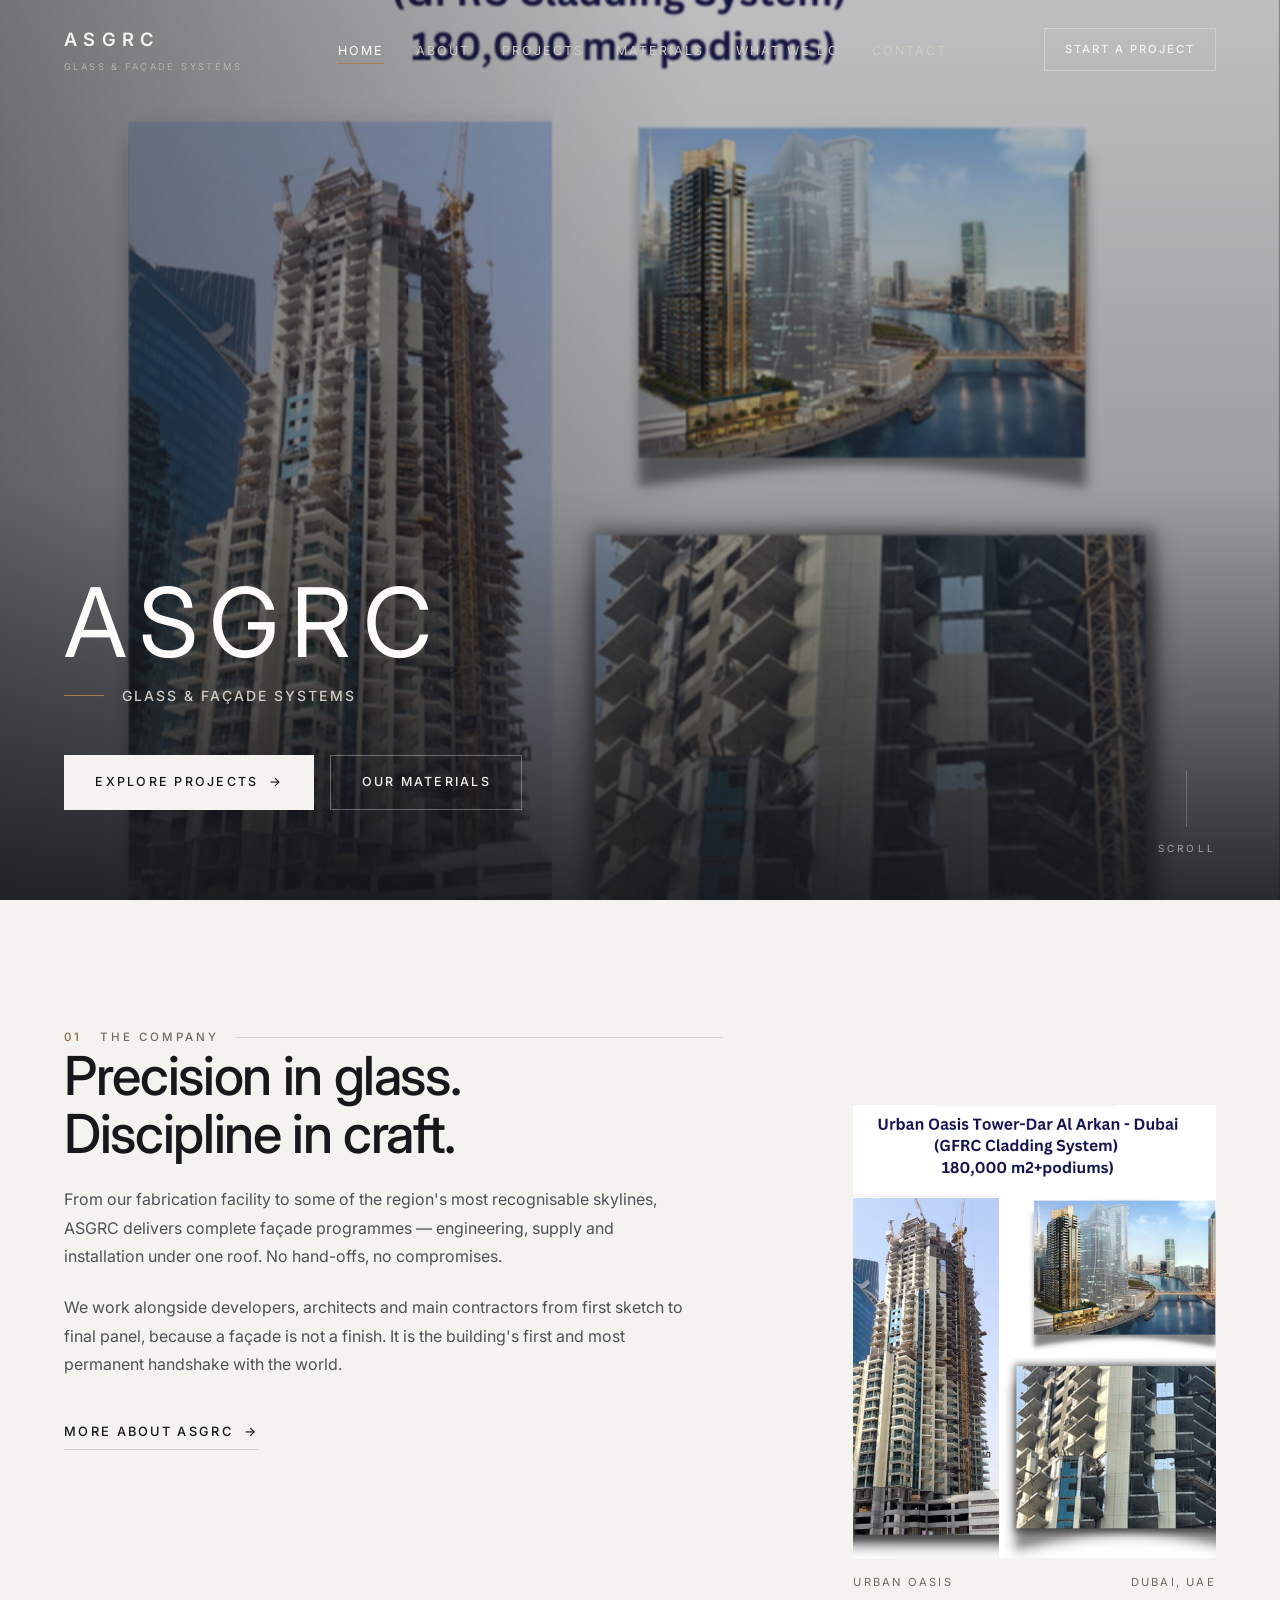
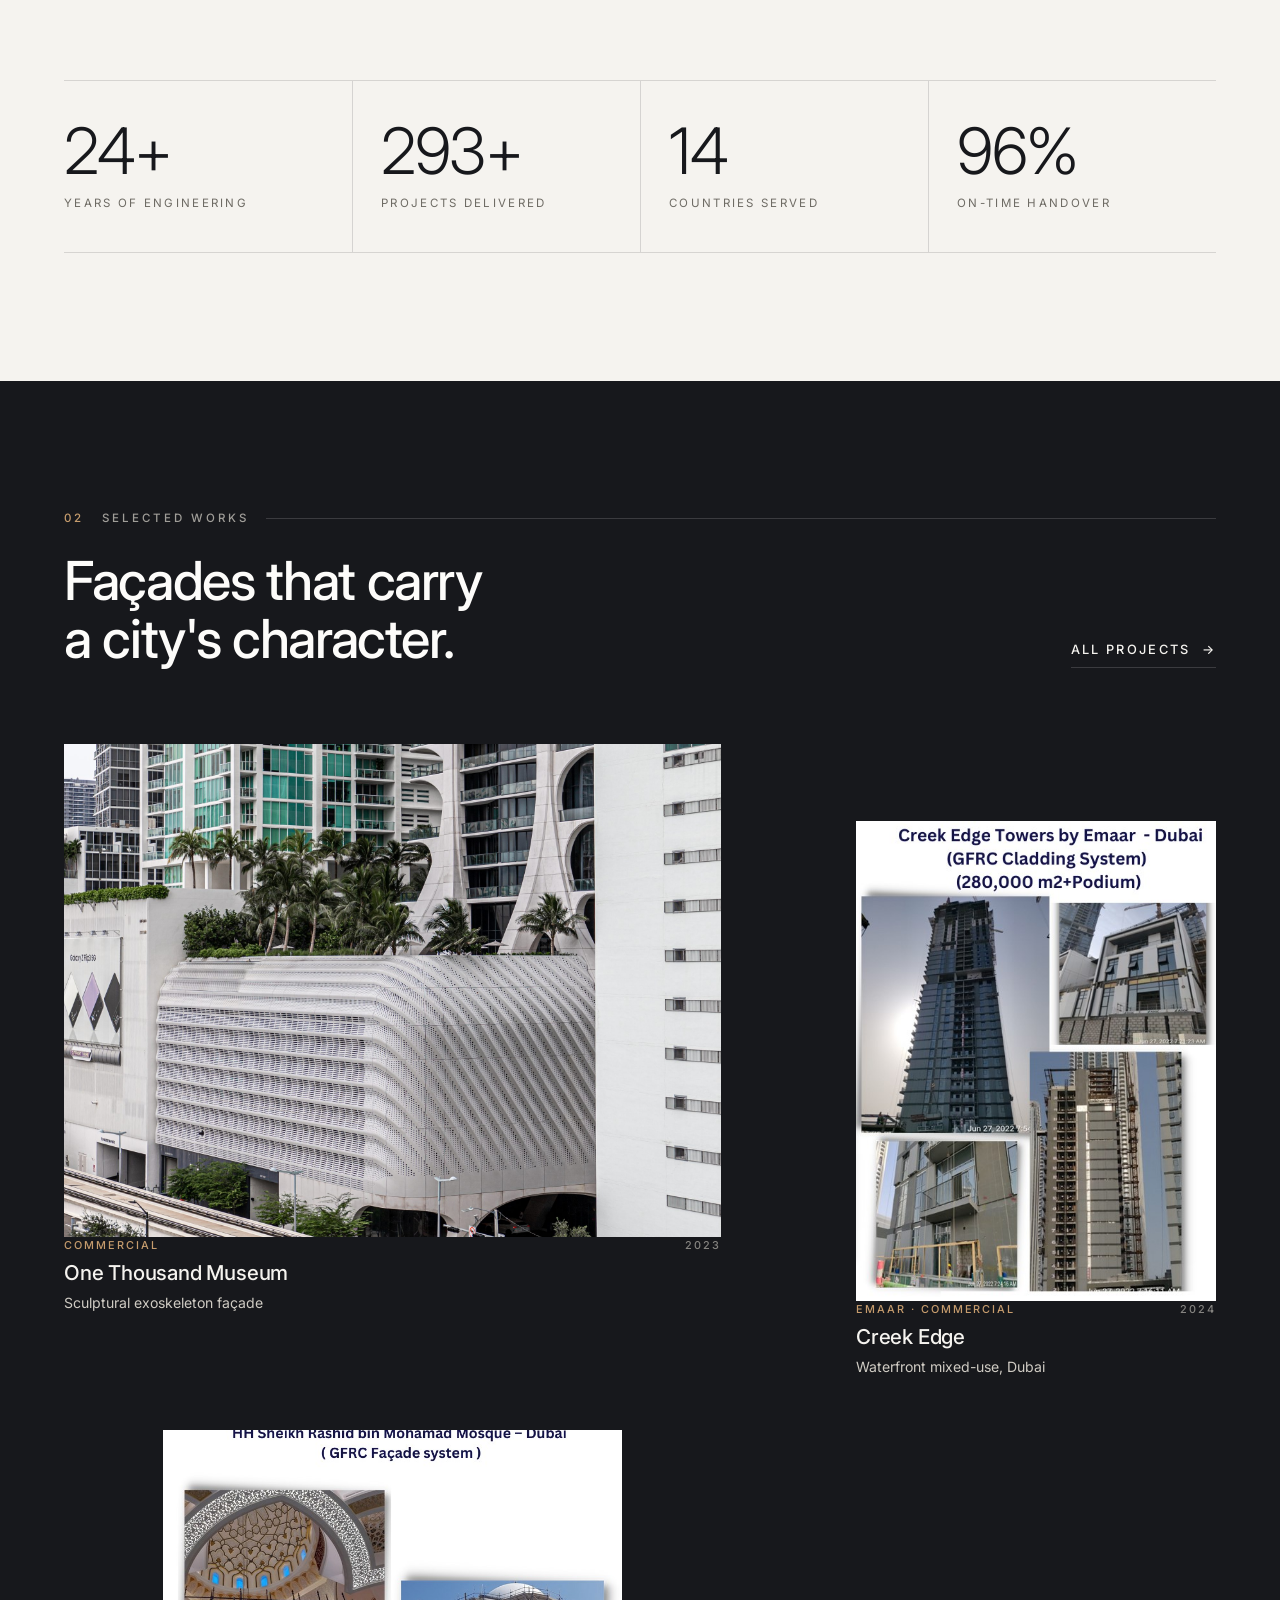
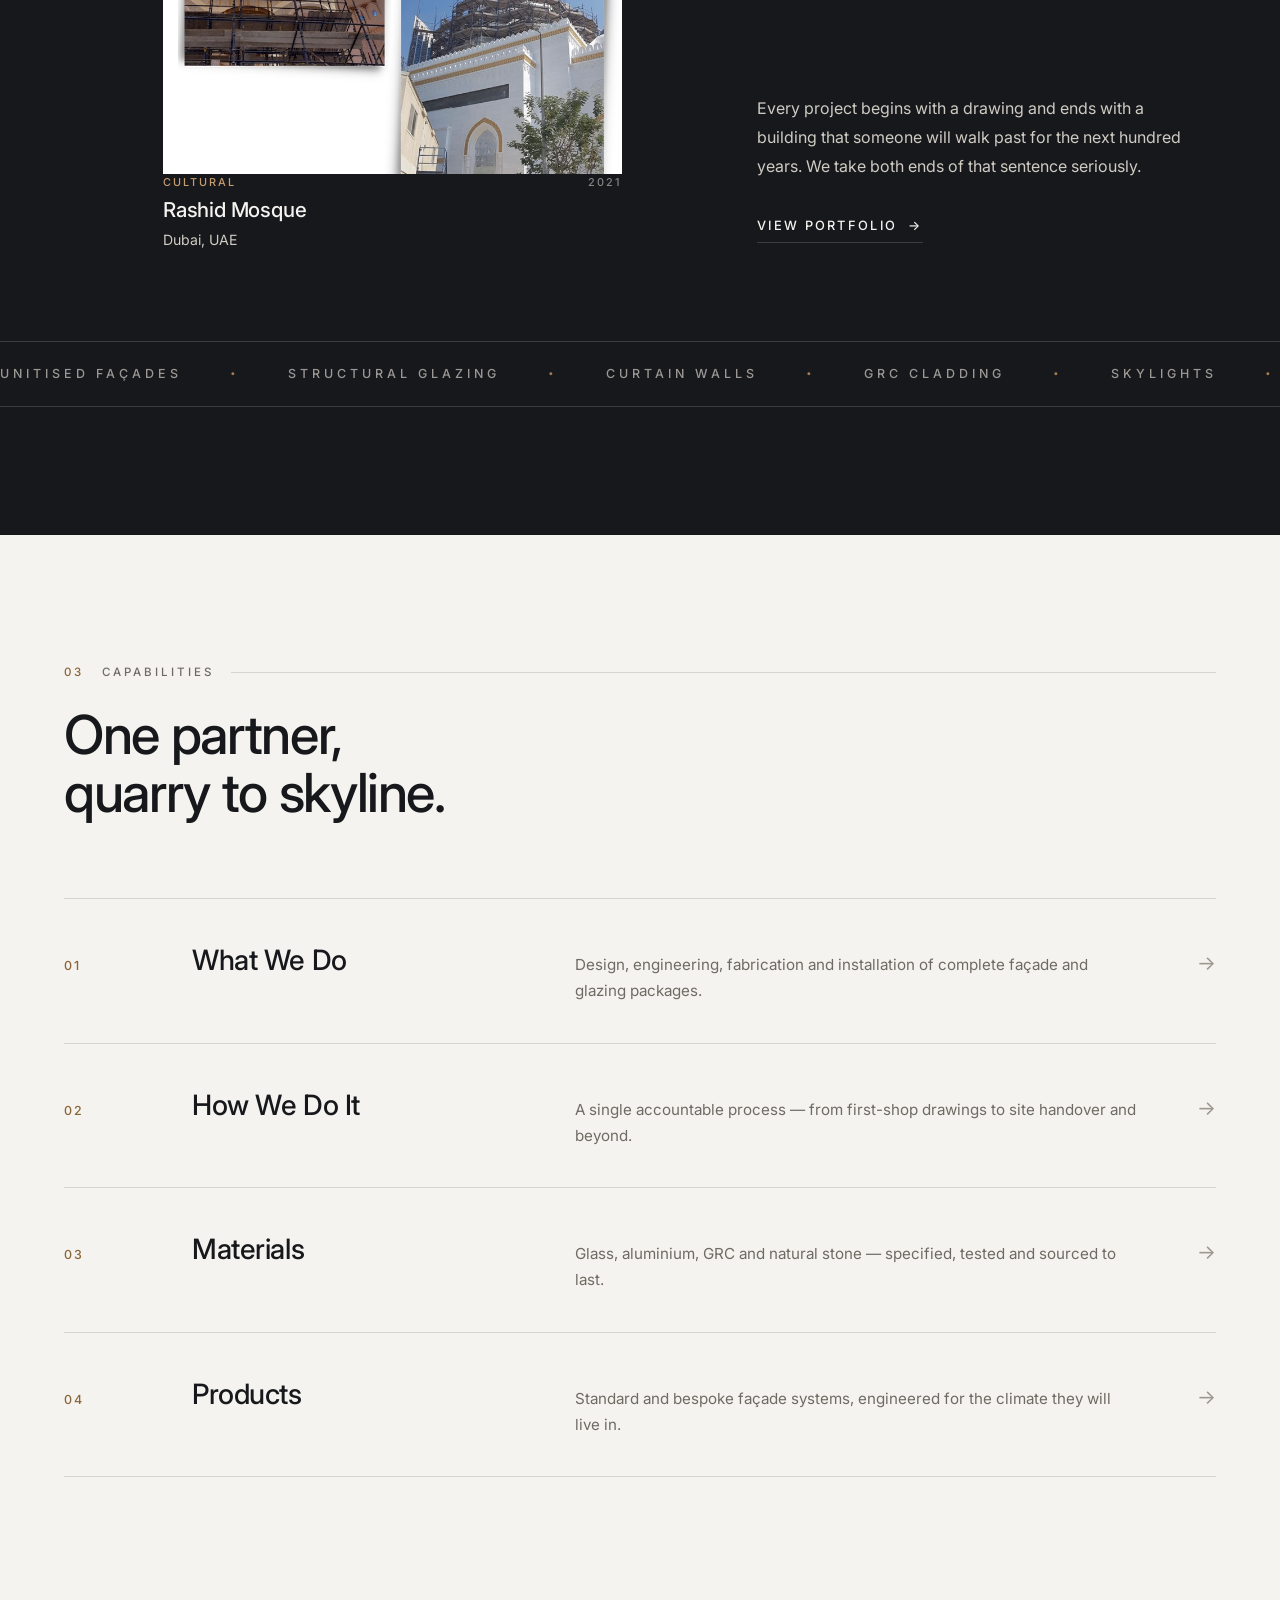
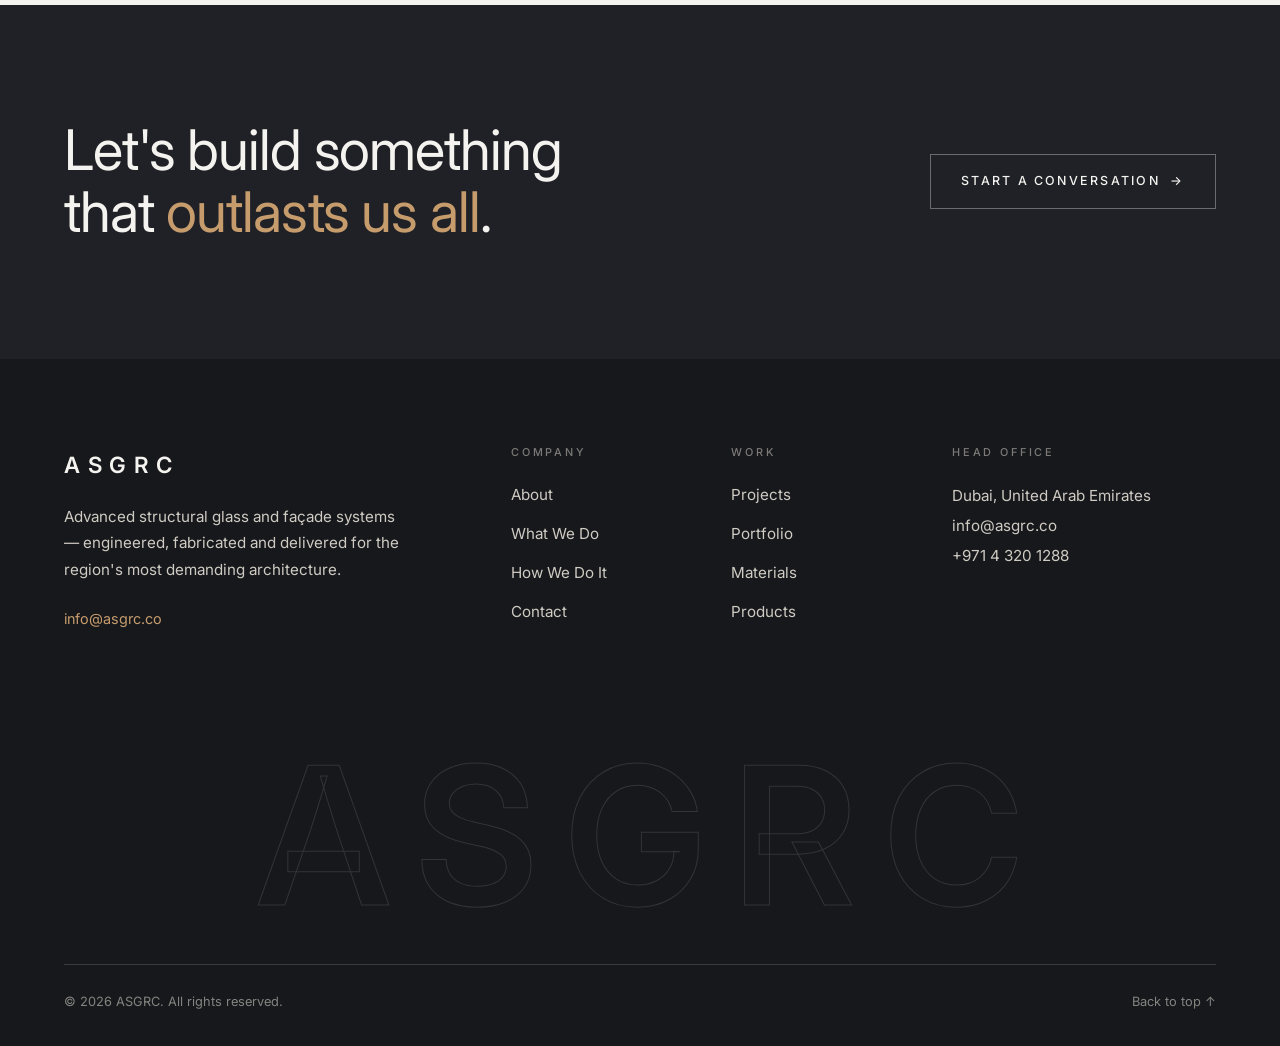
==== commit 4a1f4791: "Redesign hero — match ASGRC logo style - Large centered 'ASGRC' title with wide letter-spacing - 'Gl" ====
--- a/index.html
+++ b/index.html
@@ -84,16 +84,13 @@
       <div class="hero__scrim" aria-hidden="true"></div>
 
       <div class="hero__inner container">
-        <p class="hero__kicker" data-reveal>Advanced Structural Glass &amp; Façade Systems</p>
-        <h1 class="hero__title" data-reveal style="--reveal-delay:.08s">
-          We build what <em>endures</em>.
+        <h1 class="hero__title" data-reveal style="letter-spacing: 0.12em; font-size: clamp(48px, 8vw, 96px);">
+          ASGRC
         </h1>
-        <p class="hero__lede" data-reveal style="--reveal-delay:.16s">
-          ASGRC partners with the region's leading developers and architects to engineer,
-          fabricate and deliver structural glass and façade systems — precision-made,
-          built to outlast the skyline they define.
+        <p class="hero__kicker" data-reveal style="font-size: 14px; letter-spacing: 0.15em; text-transform: uppercase; margin-top: 12px;">
+          Glass &amp; Façade Systems
         </p>
-        <div class="hero__actions" data-reveal style="--reveal-delay:.24s">
+        <div class="hero__actions" data-reveal style="--reveal-delay:.24s; margin-top: 48px;">
           <a class="btn btn--light" href="projects.html">Explore Projects <span aria-hidden="true">&rarr;</span></a>
           <a class="btn btn--ghost" href="materials.html">Our Materials</a>
         </div>
